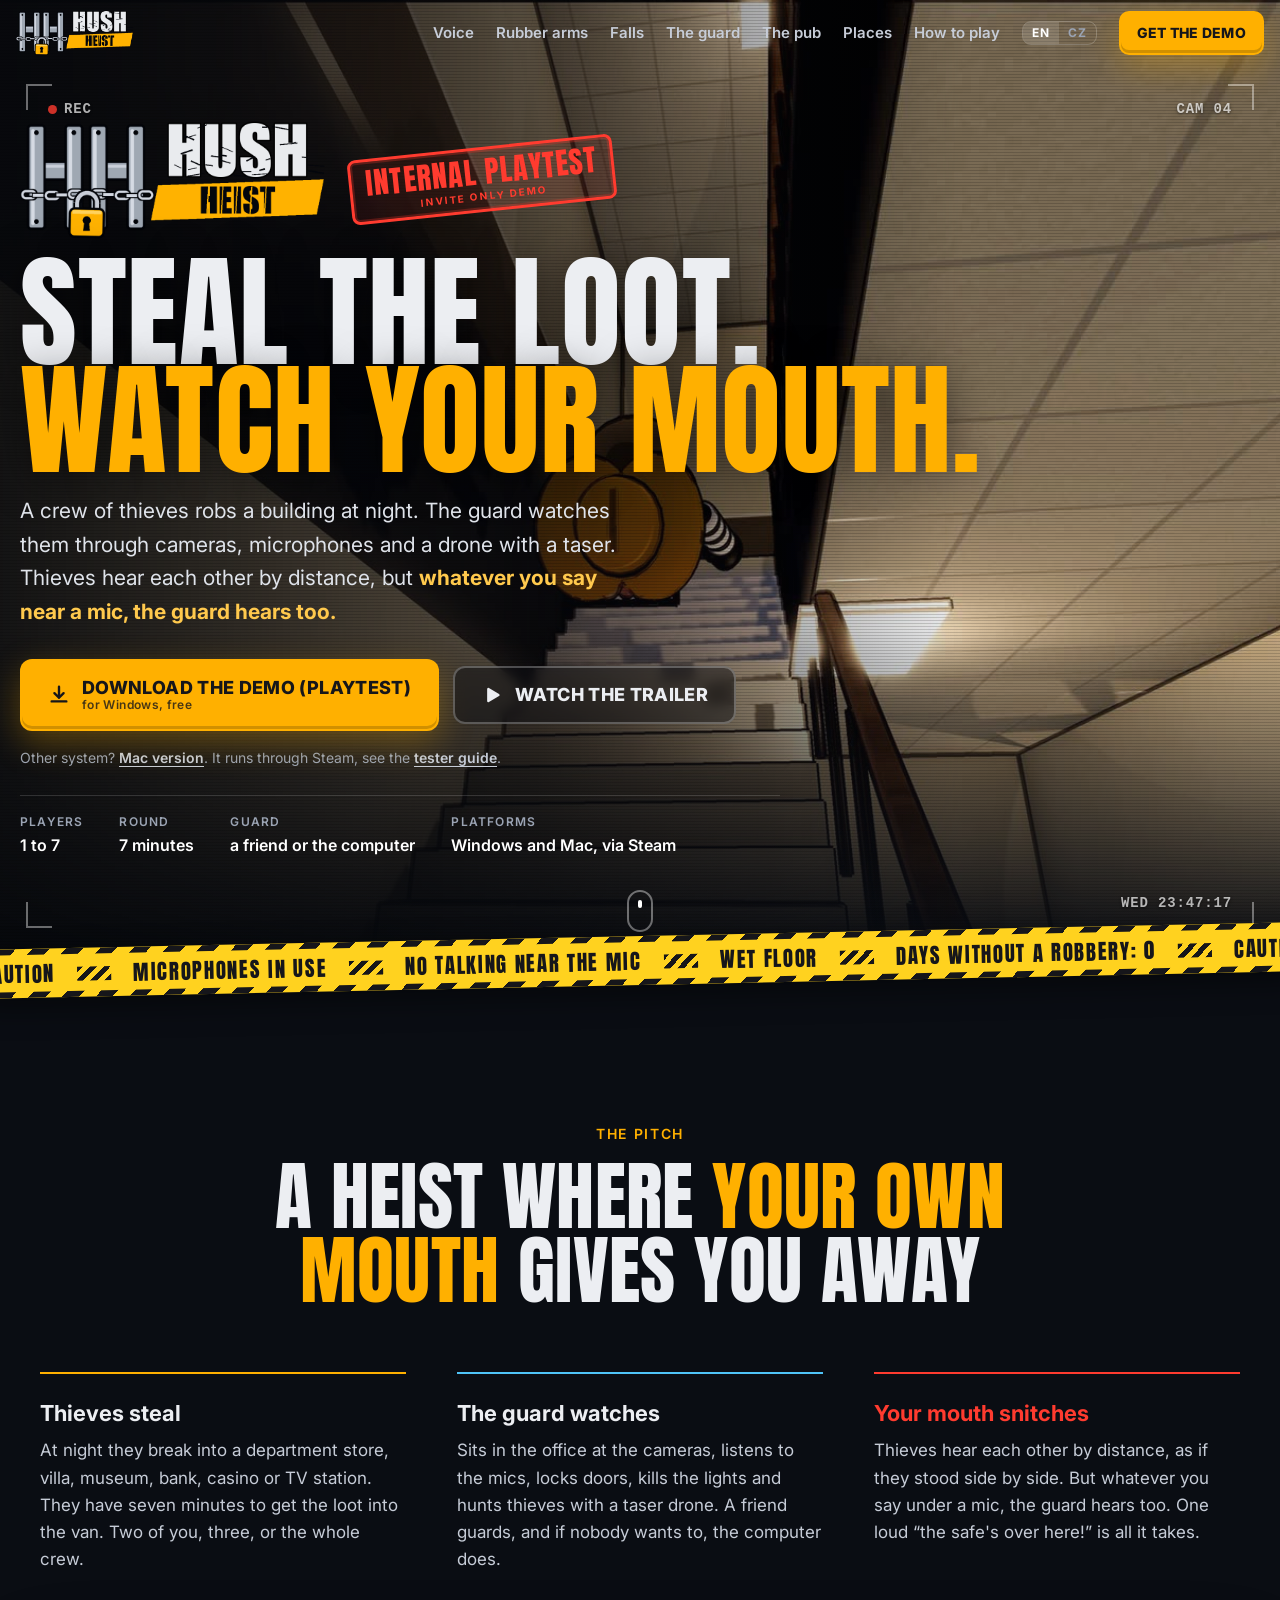
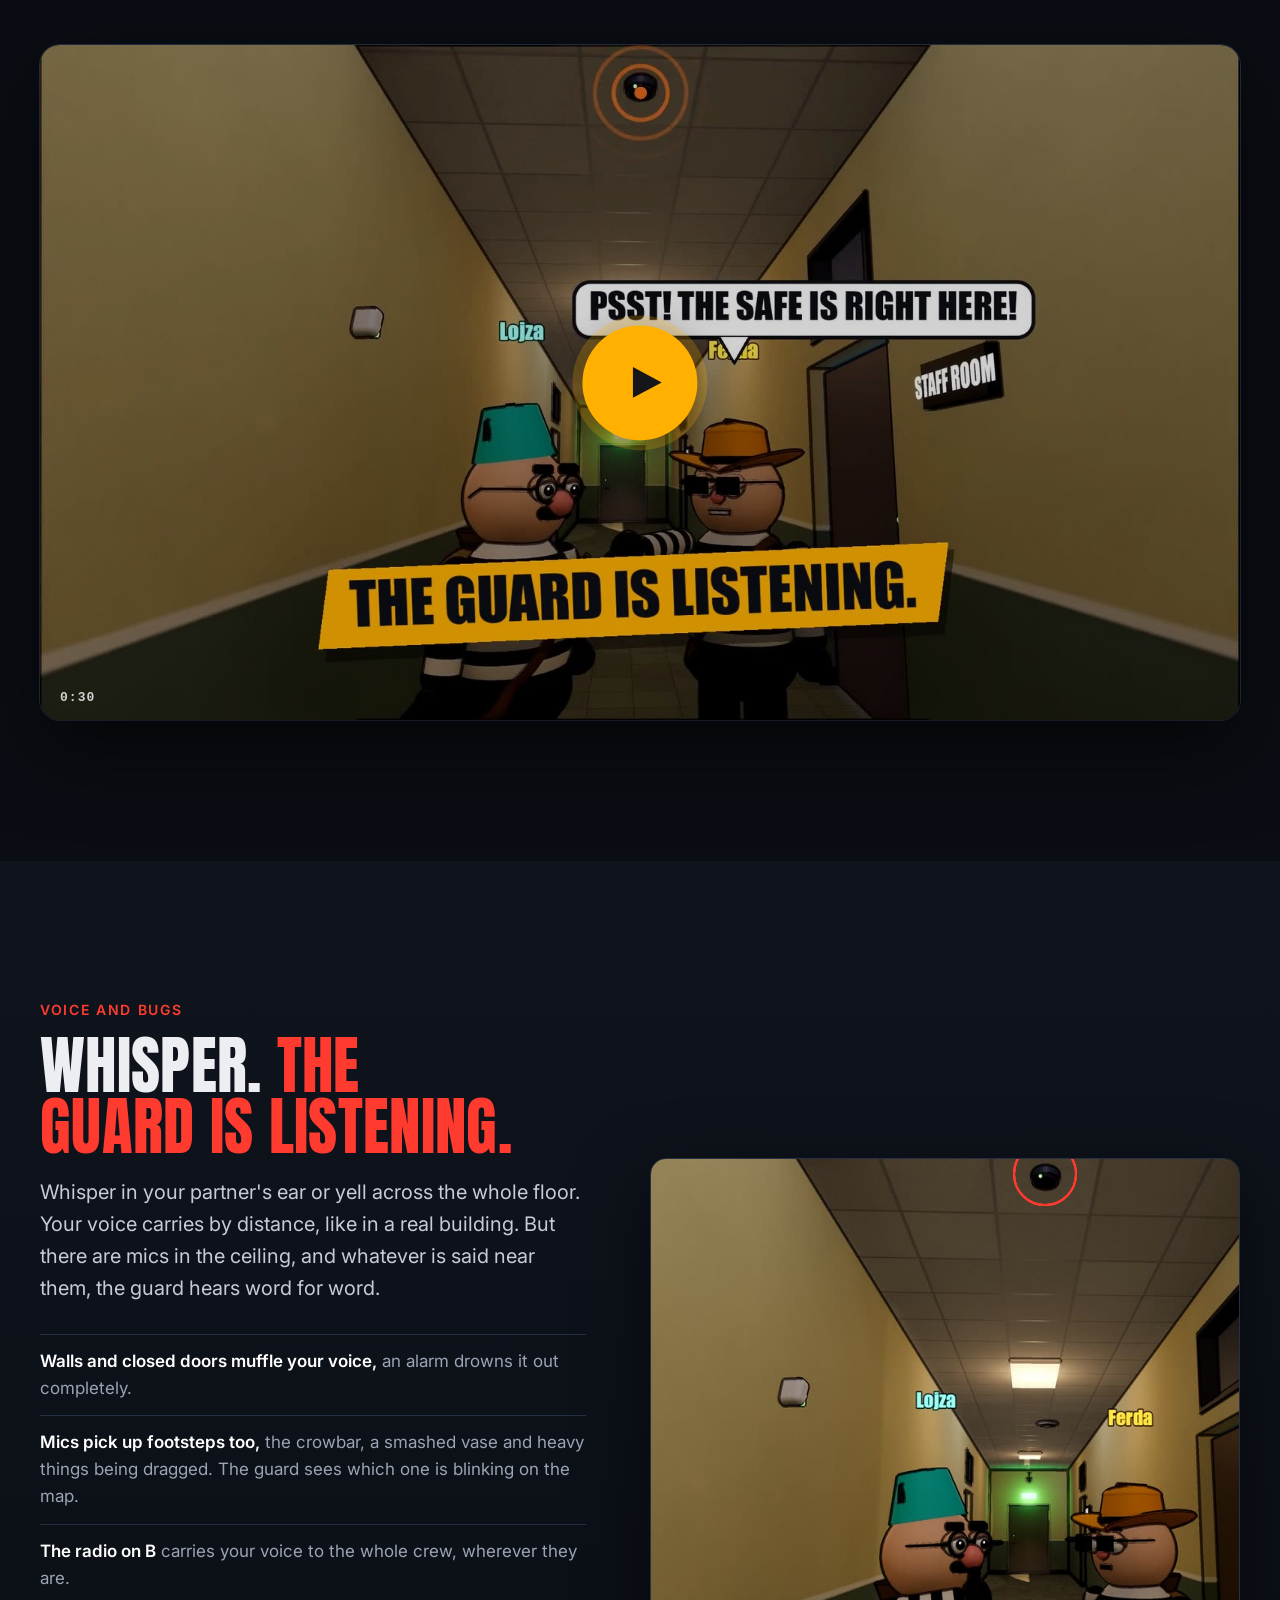
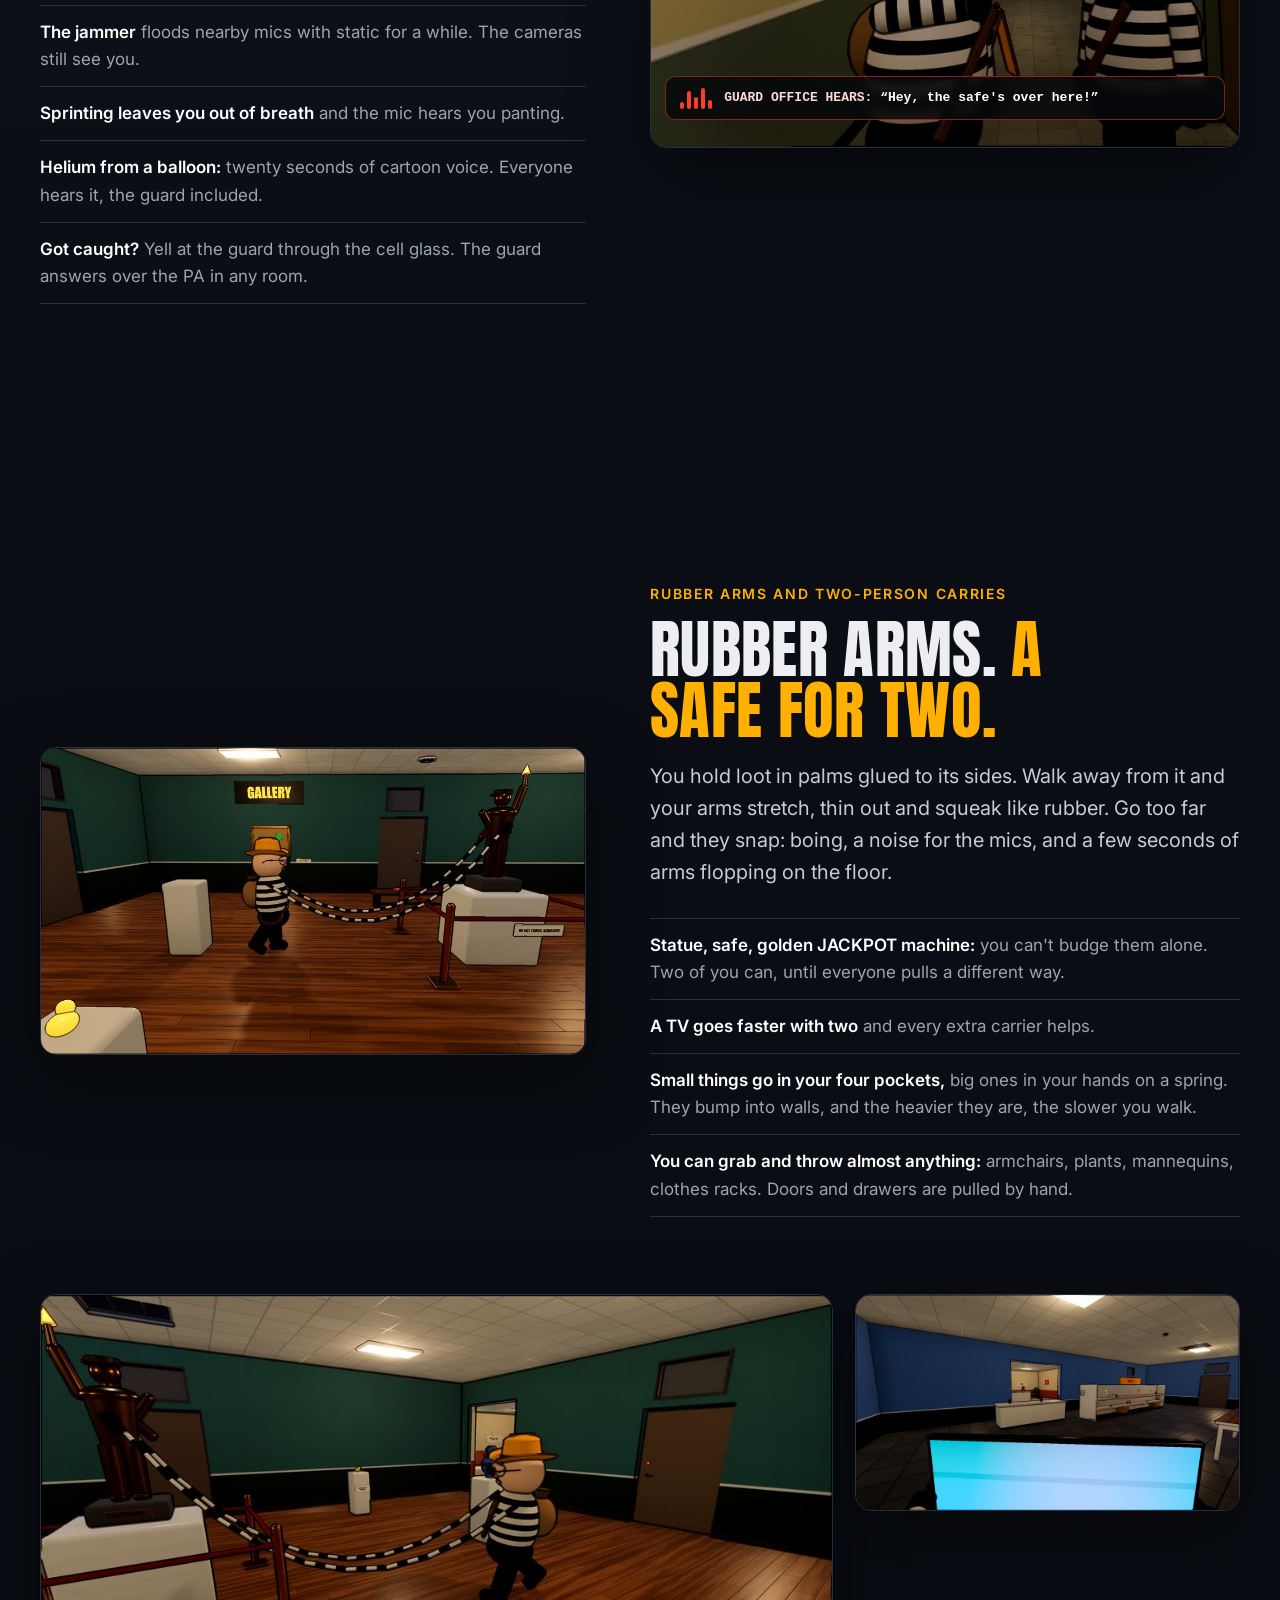
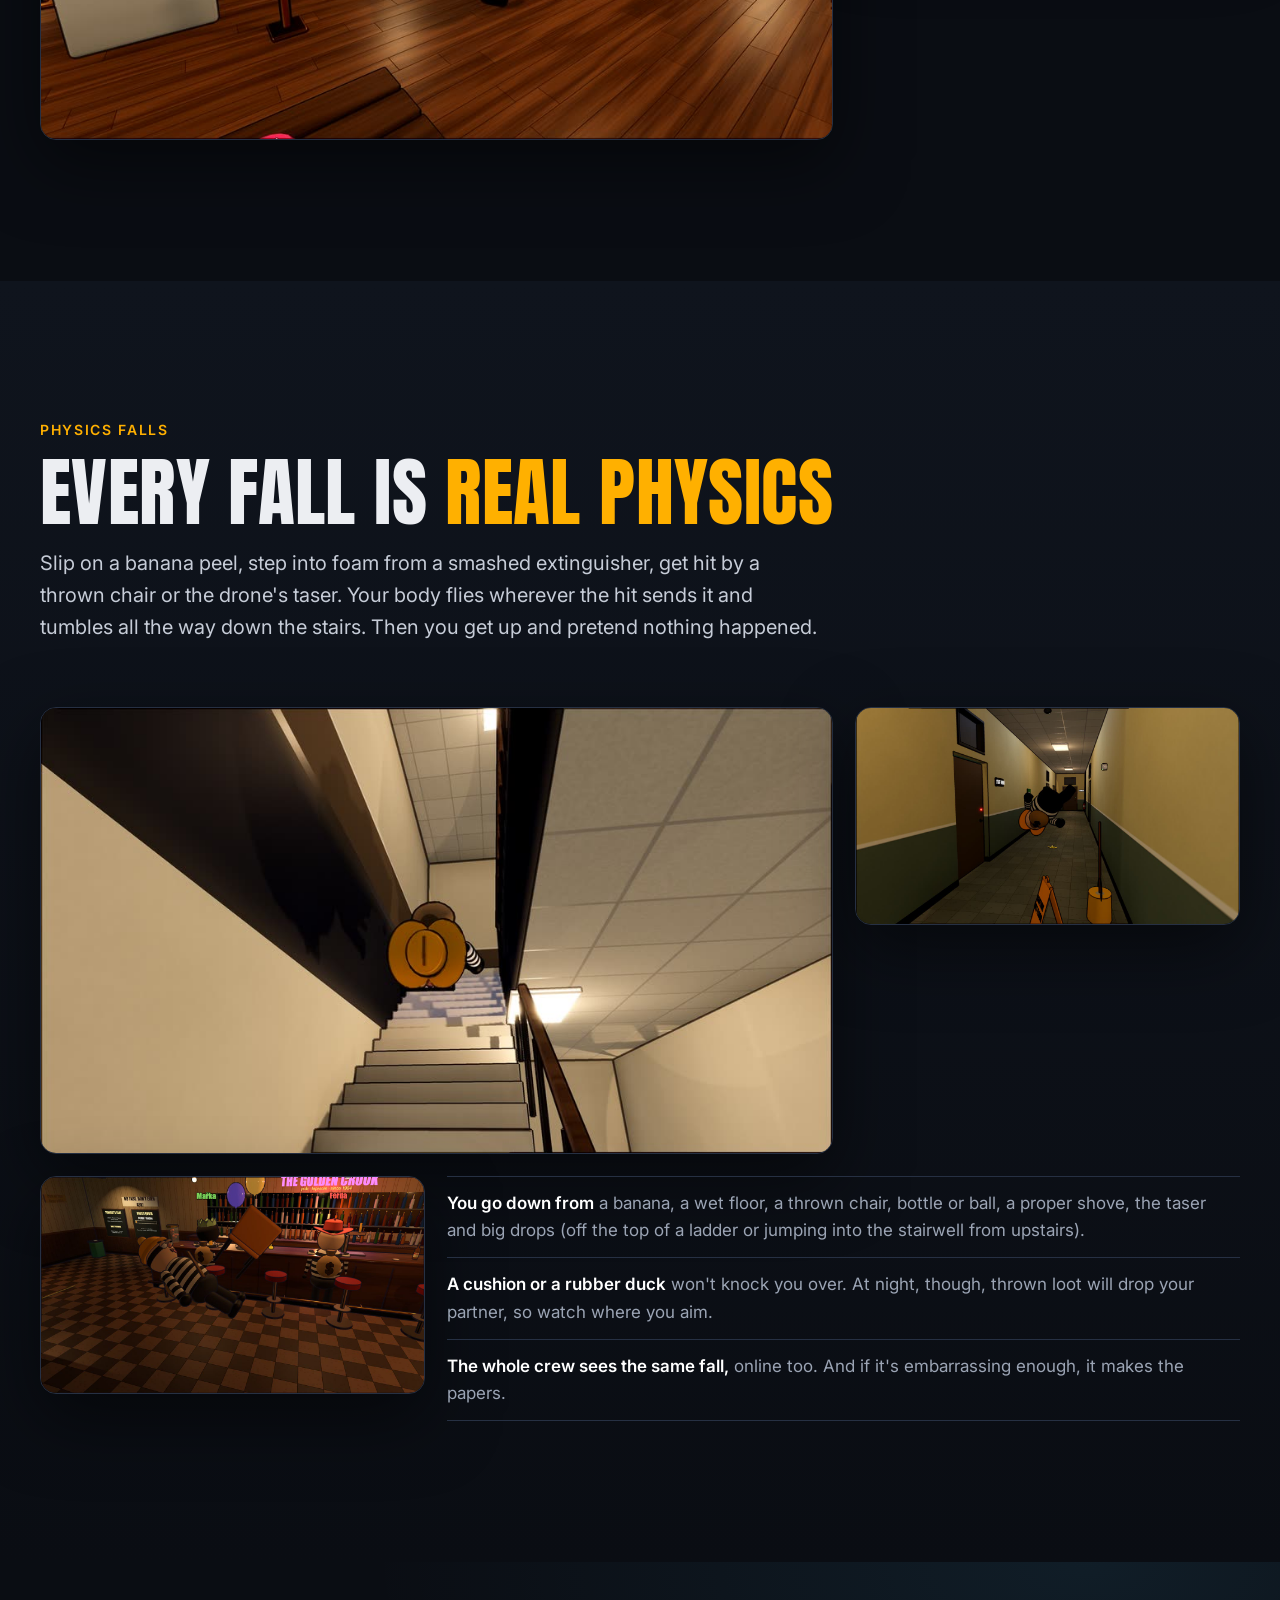
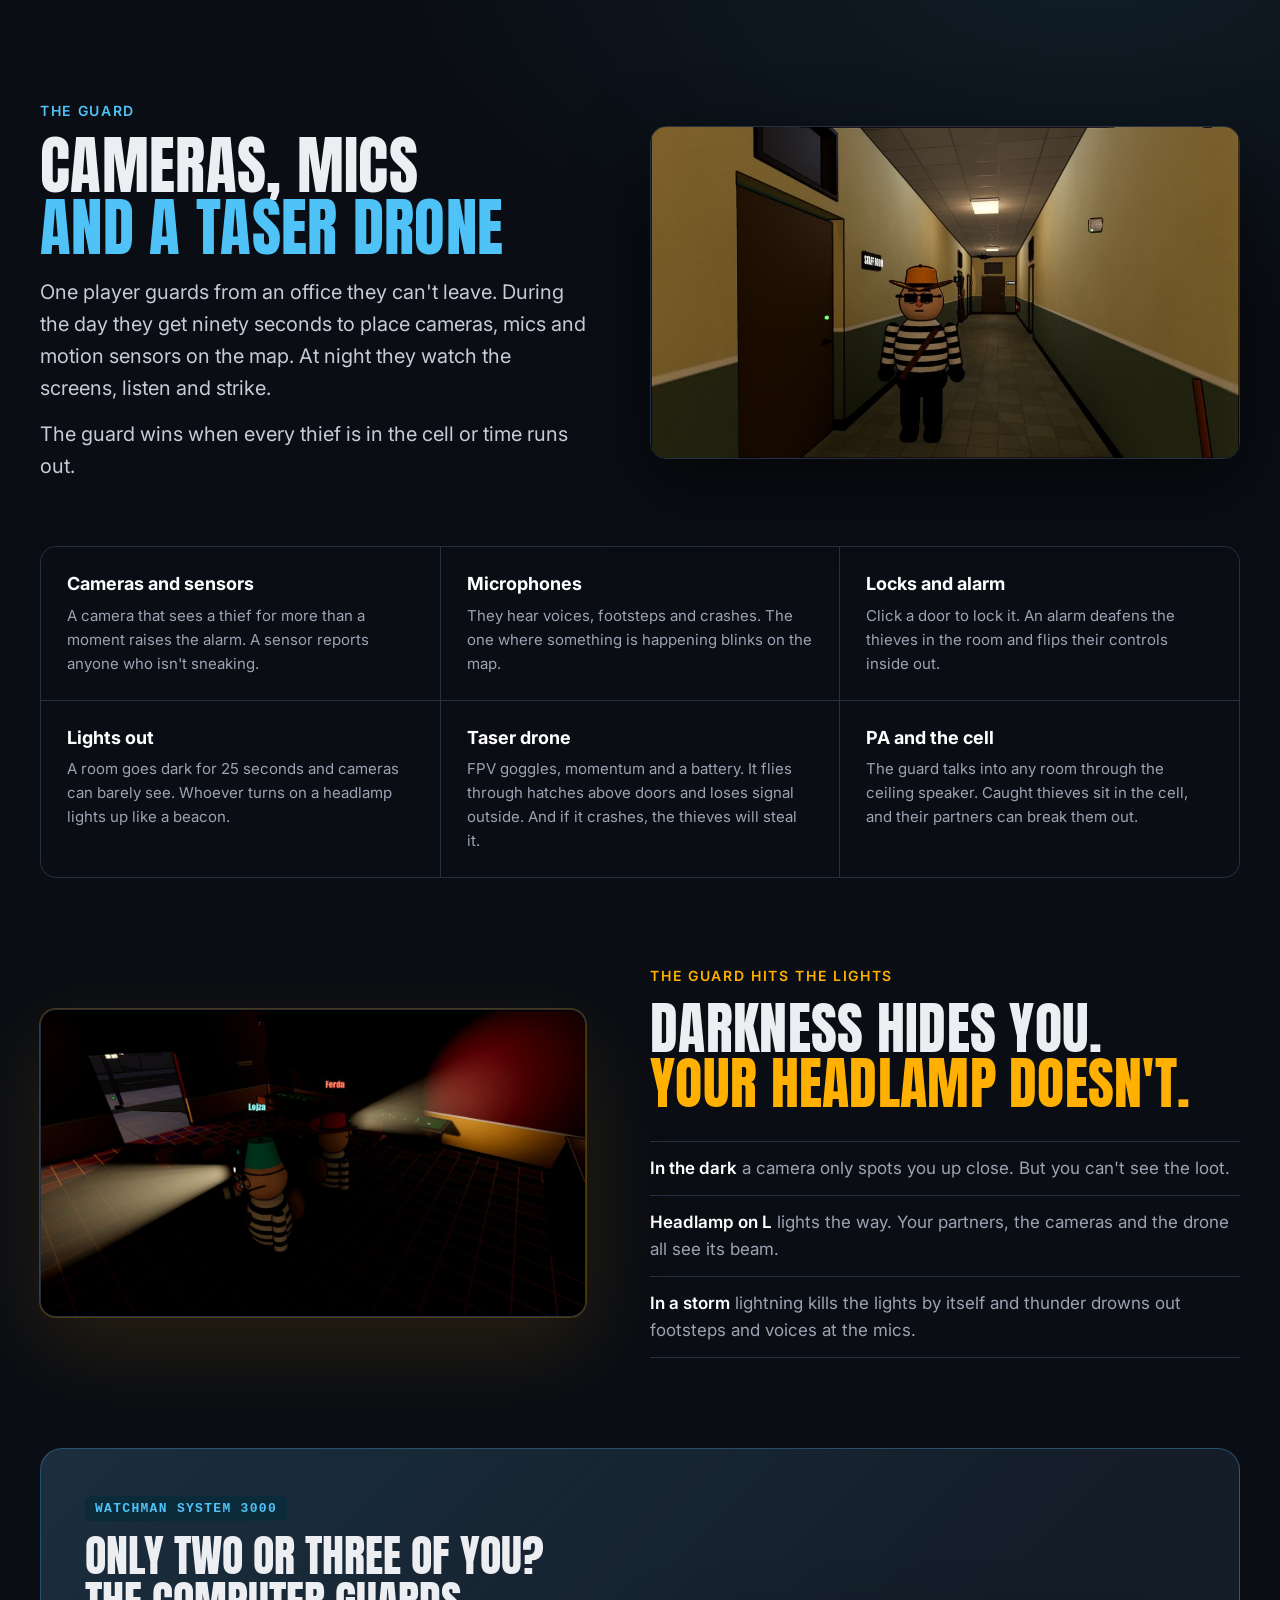
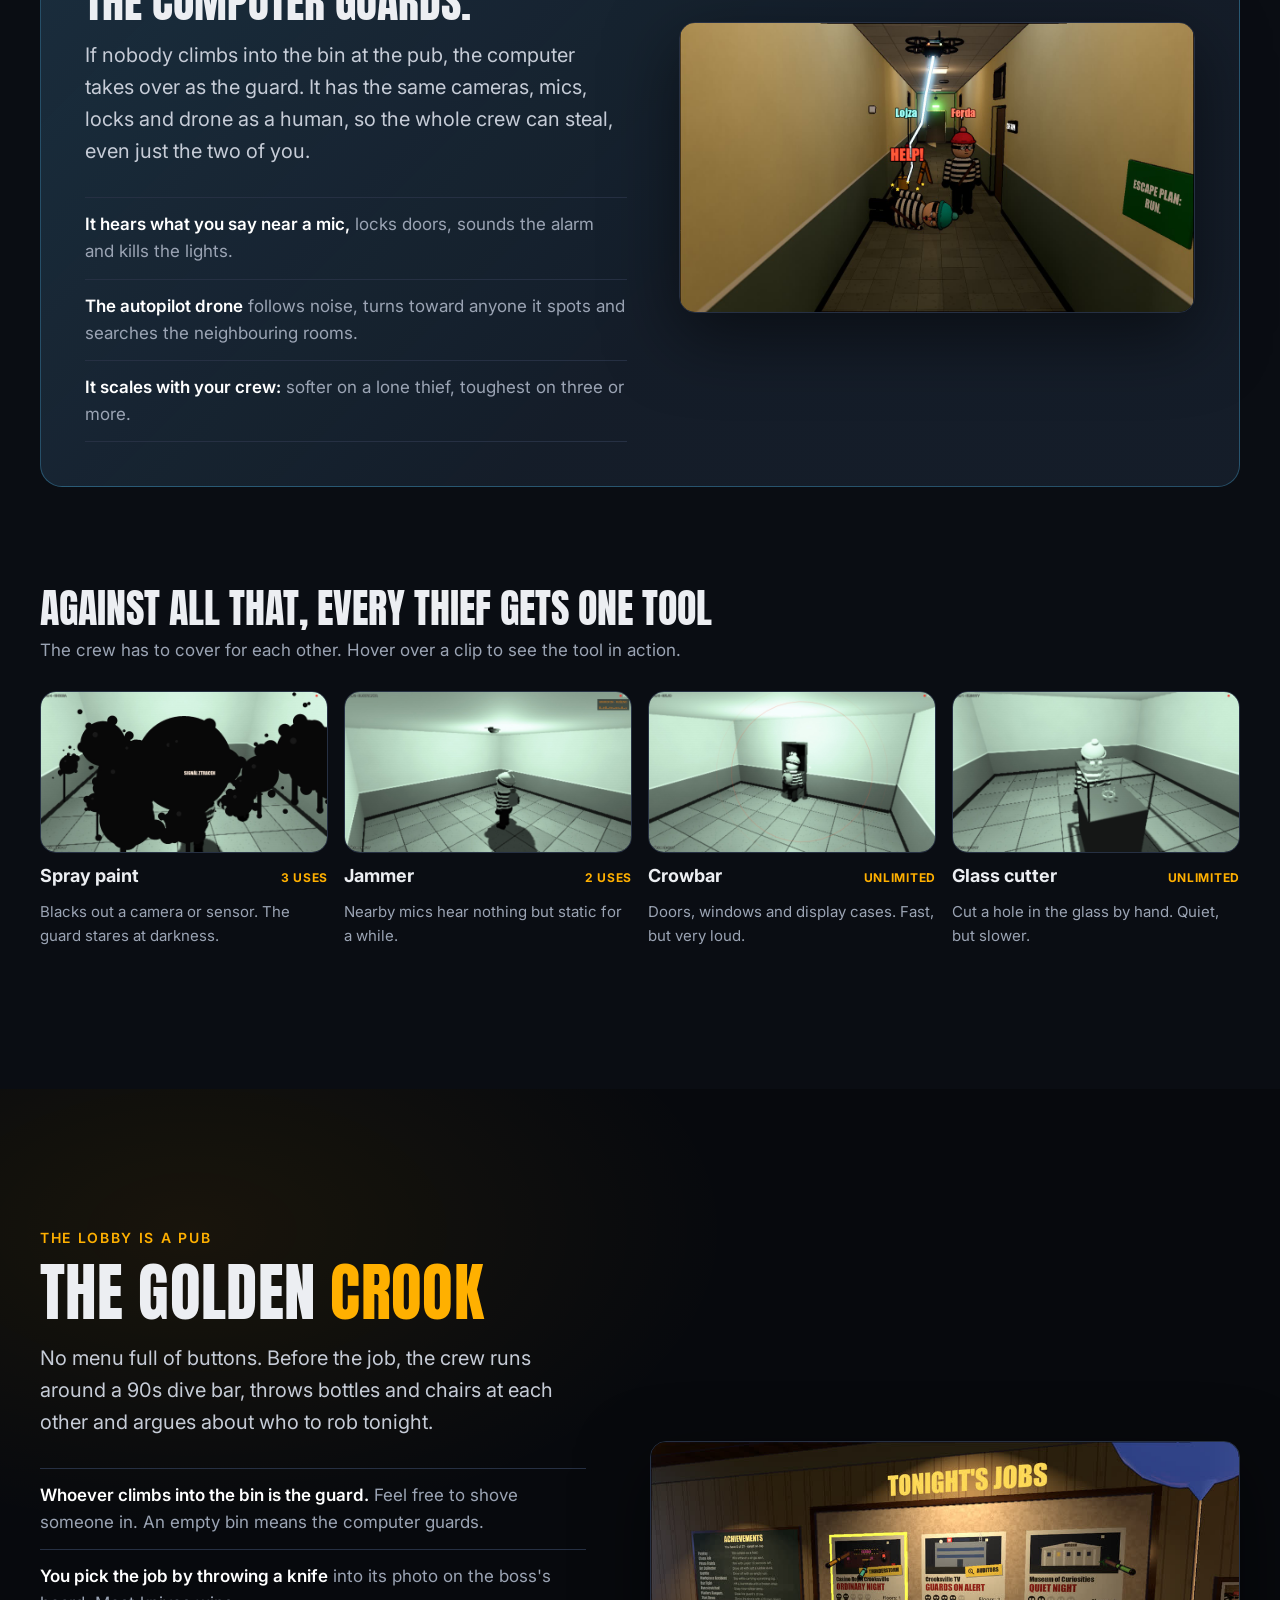
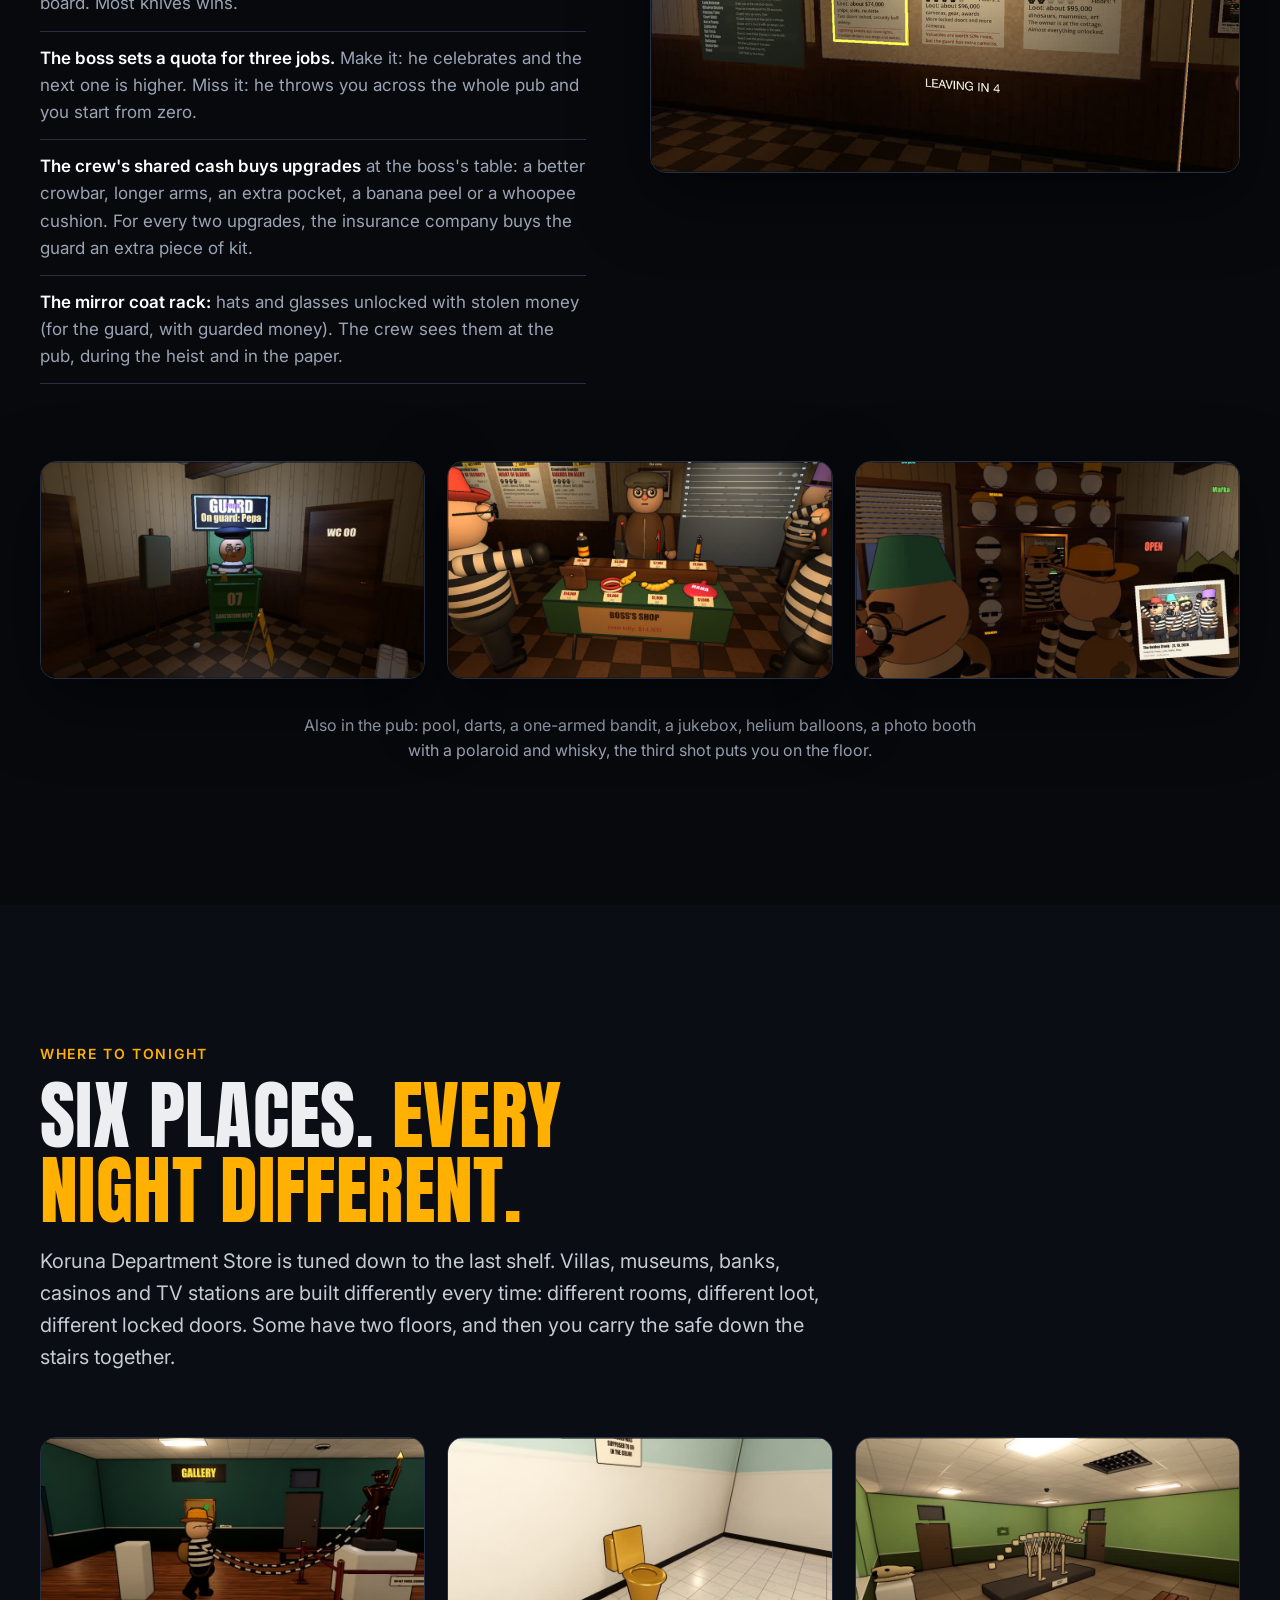
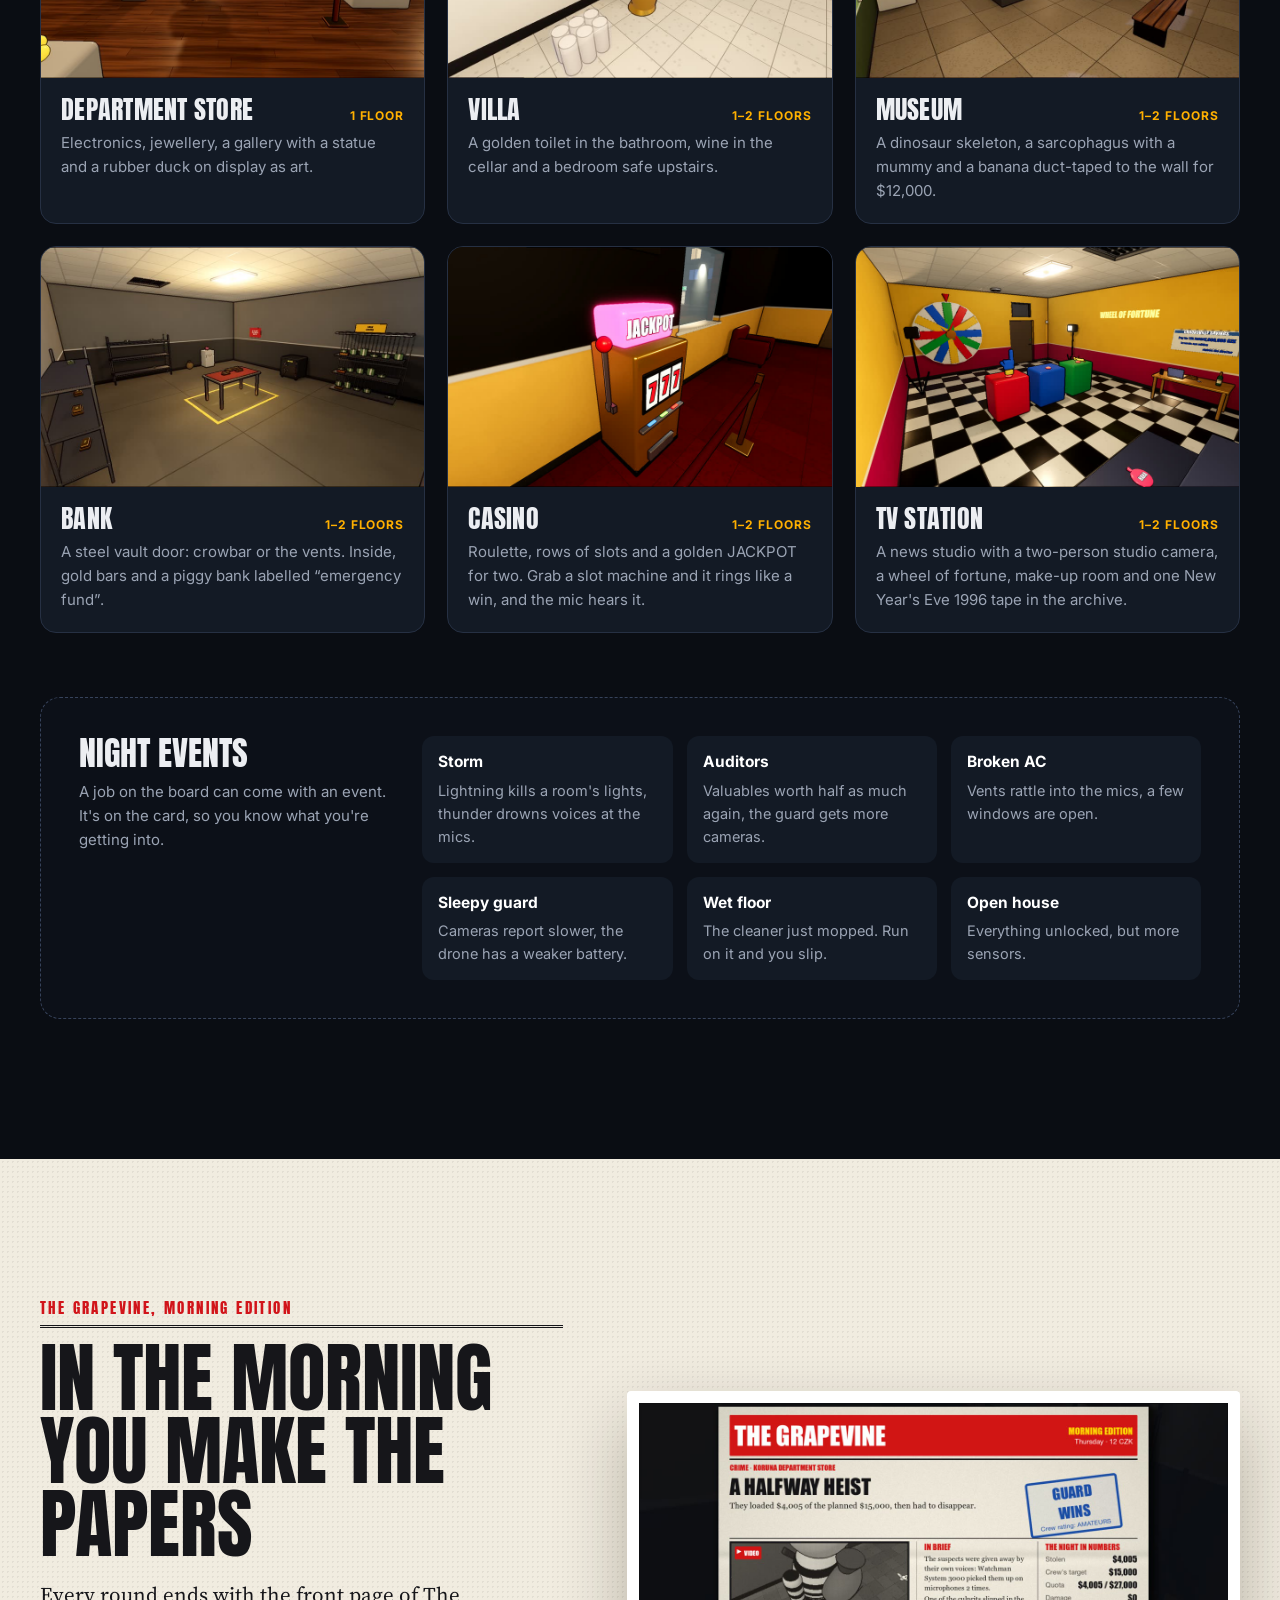
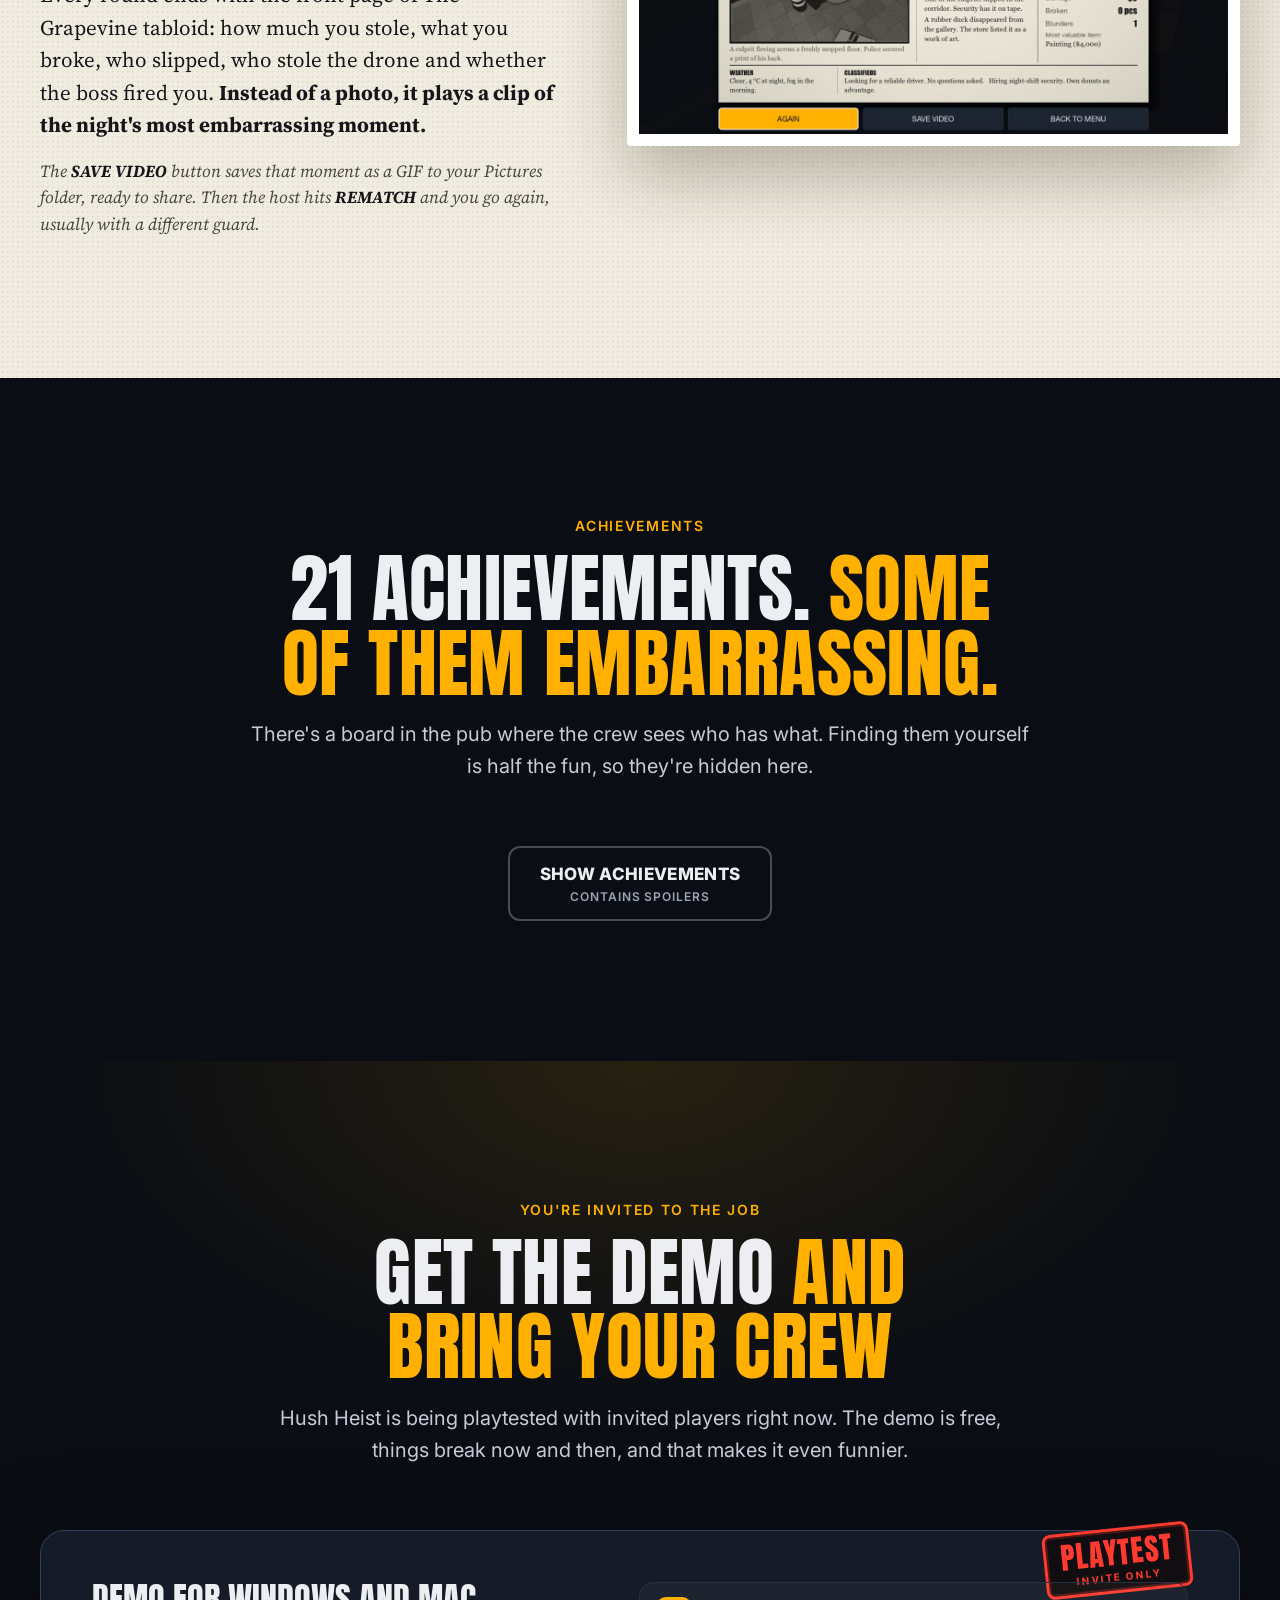
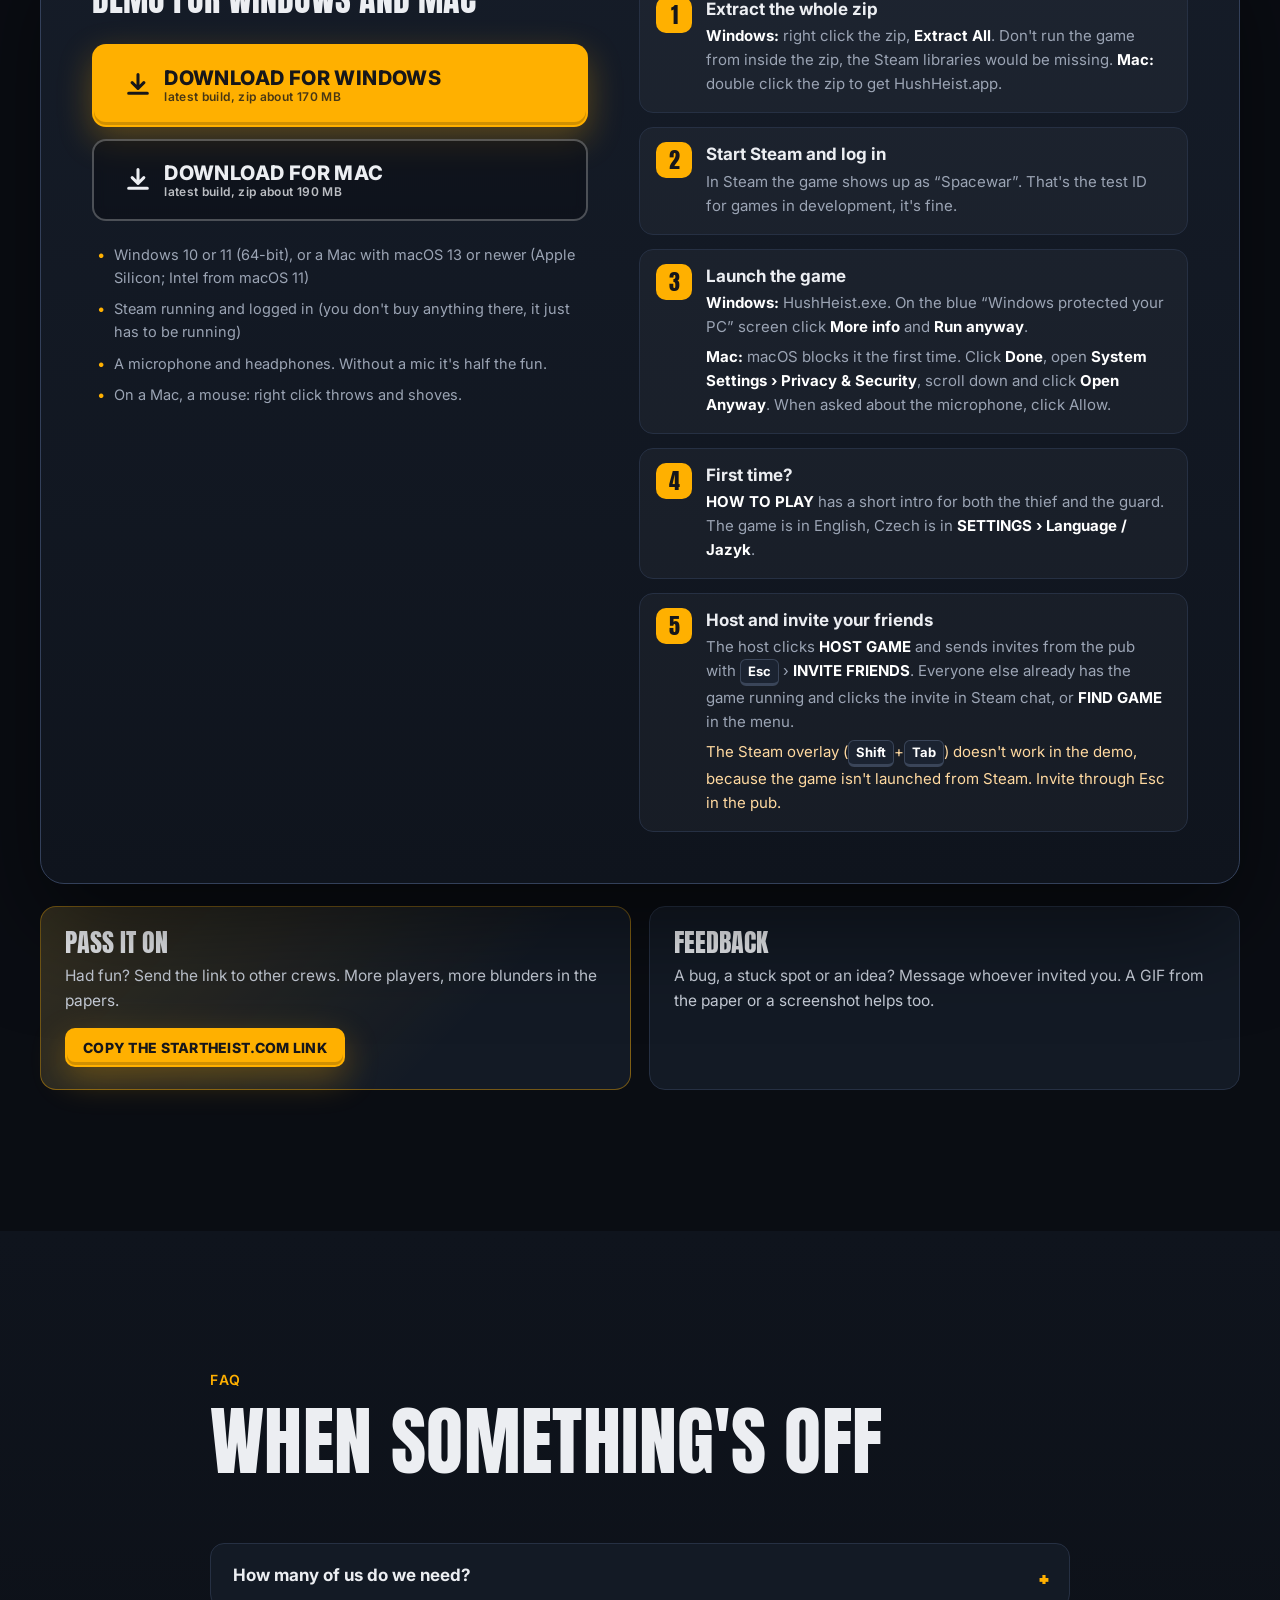
==== en/index.html @ cd298340 "Web: nový obrázek pro sdílení (šeptání pod mikrofonem s logem) a lepší texty pro sociální sítě Co-Au" ====
<!doctype html>
<html lang="en">
<head>
	<meta charset="utf-8">
	<meta name="viewport" content="width=device-width, initial-scale=1">
	<script src="/config.js"></script>
	<title>Hush Heist: Steal the loot. Watch your mouth.</title>
	<meta name="description" content="A co-op heist game with proximity voice chat for 1–7 players. Thieves rob a building at night while the guard watches them through cameras, microphones and a drone. Whatever you say near a mic, the guard hears too. Internal playtest: demo for Windows and Mac.">
	<meta name="theme-color" content="#0a0d13">
	<link rel="icon" href="/assets/img/icon.svg" type="image/svg+xml">
	<link rel="icon" href="/favicon.ico" sizes="48x48">
	<link rel="apple-touch-icon" href="/assets/img/apple-touch-icon.png">
	<link rel="canonical" href="https://startheist.com/en">
	<link rel="alternate" hreflang="cs" href="https://startheist.com/">
	<link rel="alternate" hreflang="en" href="https://startheist.com/en">
	<link rel="alternate" hreflang="x-default" href="https://startheist.com/en">

	<meta property="og:type" content="website">
	<meta property="og:url" content="https://startheist.com/en">
	<meta property="og:title" content="Hush Heist: Steal the loot. Watch your mouth.">
	<meta property="og:description" content="A co-op heist for 1–7 friends with proximity voice. Sneak in, haul the loot on rubber arms, but every word near a mic goes straight to the guard. Free demo for Windows and Mac.">
	<meta property="og:image" content="https://startheist.com/assets/img/share.jpg">
	<meta property="og:image:width" content="1200">
	<meta property="og:image:height" content="630">
	<meta property="og:locale" content="en_US">
	<meta property="og:locale:alternate" content="cs_CZ">
	<meta name="twitter:card" content="summary_large_image">
	<meta name="twitter:image" content="https://startheist.com/assets/img/share.jpg">
	<meta property="og:site_name" content="Hush Heist">
	<meta property="og:image:alt" content="Two thieves whisper under a ceiling microphone: “PSST! THE SAFE IS RIGHT HERE!” The guard is listening.">
	<meta name="twitter:title" content="Hush Heist: Steal the loot. Watch your mouth.">
	<meta name="twitter:description" content="A co-op heist for 1–7 friends with proximity voice. Sneak in, haul the loot on rubber arms, but every word near a mic goes straight to the guard. Free demo for Windows and Mac.">
	<meta name="twitter:image:alt" content="Two thieves whisper under a ceiling microphone: “PSST! THE SAFE IS RIGHT HERE!” The guard is listening.">
	<script type="application/ld+json">{"@context": "https://schema.org", "@type": "VideoGame", "name": "Hush Heist", "url": "https://startheist.com/en", "inLanguage": "en", "description": "A co-op heist for 1–7 friends with proximity voice. Sneak in, haul the loot on rubber arms, but every word near a mic goes straight to the guard. Free demo for Windows and Mac.", "image": "https://startheist.com/assets/img/share.jpg", "genre": ["Co-op", "Heist", "Party"], "gamePlatform": ["Windows", "macOS"], "operatingSystem": "Windows, macOS", "applicationCategory": "Game", "playMode": ["MultiPlayer", "CoOp"], "numberOfPlayers": {"@type": "QuantitativeValue", "minValue": 1, "maxValue": 7}}</script>

	<link rel="preconnect" href="https://fonts.googleapis.com">
	<link rel="preconnect" href="https://fonts.gstatic.com" crossorigin>
	<link href="https://fonts.googleapis.com/css2?family=Anton&family=Inter:wght@400;500;600;700;800&family=Source+Serif+4:opsz,wght@8..60,400;8..60,600&display=swap" rel="stylesheet">
	<link rel="preload" as="image" href="/assets/img/hero.jpg?v=pt1" media="(min-aspect-ratio: 3/4)">
	<link rel="preload" as="image" href="/assets/img/hero_tall.jpg" media="(max-aspect-ratio: 3/4)">
	<link rel="stylesheet" href="/styles.css">
</head>
<body>
	<a class="skip" href="#o-hre">Skip to content</a>

	<header class="nav" id="nav">
		<div class="nav__inner">
			<a class="nav__brand" href="#top" aria-label="Hush Heist, back to top">
				<img src="/assets/img/logo.png" alt="Hush Heist" width="122" height="48">
			</a>
			<nav class="nav__links" id="nav-links" aria-label="Main">
				<a href="#hlas">Voice</a>
				<a href="#ruce">Rubber arms</a>
				<a href="#pady">Falls</a>
				<a href="#ochranka">The guard</a>
				<a href="#hospoda">The pub</a>
				<a href="#mista">Places</a>
				<a href="#stahnout">How to play</a>
			</nav>
			<div class="lang" role="group" aria-label="Language / Jazyk">
				<a href="/en" hreflang="en" aria-current="true" data-lang="en">EN</a>
				<a href="/" hreflang="cs" lang="cs" data-lang="cs">CZ</a>
			</div>
			<a class="btn btn--gold btn--sm nav__cta if-playtest" href="#stahnout">Get the demo</a>
			<a class="btn btn--steam btn--sm nav__cta if-soon" href="#stahnout" data-steam>On Steam</a>
			<button class="nav__toggle" id="nav-toggle" aria-label="Menu" aria-expanded="false" aria-controls="nav-links">
				<span></span><span></span><span></span>
			</button>
		</div>
	</header>

	<main id="top">
		<!-- Hero: gameplay cut styled as security camera footage (portrait on phones) -->
		<section class="hero">
			<div class="hero__media" aria-hidden="true">
				<picture>
					<source media="(max-aspect-ratio: 3/4)" srcset="/assets/img/hero_tall.jpg">
					<img src="/assets/img/hero.jpg?v=pt1" alt="" width="1600" height="900" fetchpriority="high">
				</picture>
				<video class="hero__video" muted loop playsinline preload="none" data-wide="/assets/video/hero.mp4?v=pt1" data-tall="/assets/video/hero_tall.mp4"></video>
				<div class="hero__shade"></div>
				<div class="scanlines"></div>
				<div class="cctv cctv--hero">
					<span class="cctv__rec"><i></i>REC</span>
					<span class="cctv__cam">CAM 04</span>
					<span class="cctv__time" data-clock>WED 23:47:12</span>
					<span class="cctv__corner cctv__corner--tl"></span>
					<span class="cctv__corner cctv__corner--tr"></span>
					<span class="cctv__corner cctv__corner--bl"></span>
					<span class="cctv__corner cctv__corner--br"></span>
				</div>
			</div>
			<div class="hero__content">
				<div class="hero__top">
					<img class="hero__logo" src="/assets/img/logo.png" alt="Hush Heist" width="420" height="164">
					<p class="stamp if-playtest"><b>Internal playtest</b><small>invite only demo</small></p>
					<p class="stamp stamp--soon if-soon"><b>Coming soon to Steam</b><small>wishlist it now</small></p>
				</div>
				<h1 class="hero__title">Steal the loot.<span>Watch your mouth.</span></h1>
				<p class="hero__lead">A crew of thieves robs a building at night. The guard watches them through cameras, microphones and a drone with a taser. Thieves hear each other by distance, but <b>whatever you say near a mic, the guard hears too.</b></p>
				<div class="hero__actions">
					<a class="btn btn--gold btn--lg if-playtest" data-dl href="https://github.com/Matyhead/startheist-web/releases/latest/download/HushHeist-demo.zip">
						<svg viewBox="0 0 24 24" aria-hidden="true"><path d="M12 3v12m0 0l-5-5m5 5l5-5M4 19h16" /></svg>
						<span class="btn__text">Download the demo (playtest)<small data-os-label data-win="for Windows, free" data-mac="for Mac, free">for Windows, free</small></span>
					</a>
					<a class="btn btn--steam btn--lg if-soon" data-steam href="#stahnout">
						<svg viewBox="0 0 24 24" aria-hidden="true"><path d="M12 20.5l-1.2-1.1C6.2 15.3 3.5 12.8 3.5 9.6A4.6 4.6 0 0 1 8.1 5c1.5 0 2.9.7 3.9 1.8A5.1 5.1 0 0 1 15.9 5a4.6 4.6 0 0 1 4.6 4.6c0 3.2-2.7 5.7-7.3 9.8z" /></svg>
						<span class="btn__text">Wishlist on Steam<small>coming soon</small></span>
					</a>
					<button class="btn btn--ghost btn--lg" type="button" data-trailer>
						<svg viewBox="0 0 24 24" aria-hidden="true"><path d="M8 5.5v13l11-6.5z" fill="currentColor" /></svg>
						Watch the trailer
					</button>
				</div>
				<p class="hero__alt if-playtest">Other system? <a data-dl-alt data-win="Windows version" data-mac="Mac version" href="https://github.com/Matyhead/startheist-web/releases/latest/download/HushHeist-mac.zip">Mac version</a>. It runs through Steam, see the <a href="#stahnout">tester guide</a>.</p>
				<p class="hero__alt if-soon">The playtest demo is still available: <a href="#stahnout">Windows and Mac</a></p>
				<p class="hero__phone">It plays on a Windows PC or a Mac. <button class="linkbtn" type="button" data-share>Send yourself the link</button> and grab the demo there.</p>
				<dl class="specs">
					<div><dt>Players</dt><dd>1 to 7</dd></div>
					<div><dt>Round</dt><dd>7 minutes</dd></div>
					<div><dt>Guard</dt><dd>a friend or the computer</dd></div>
					<div><dt>Platforms</dt><dd>Windows and Mac, via Steam</dd></div>
				</dl>
			</div>
			<a class="hero__scroll" href="#o-hre" aria-label="Scroll down to the pitch"><span></span></a>
		</section>

		<div class="tape" aria-hidden="true">
			<div class="tape__track">
				<span>CAUTION<i></i>MICROPHONES IN USE<i></i>NO TALKING NEAR THE MIC<i></i>WET FLOOR<i></i>DAYS WITHOUT A ROBBERY: 0<i></i>CAUTION<i></i>MICROPHONES IN USE<i></i>NO TALKING NEAR THE MIC<i></i>WET FLOOR<i></i>DAYS WITHOUT A ROBBERY: 0<i></i></span>
				<span>CAUTION<i></i>MICROPHONES IN USE<i></i>NO TALKING NEAR THE MIC<i></i>WET FLOOR<i></i>DAYS WITHOUT A ROBBERY: 0<i></i>CAUTION<i></i>MICROPHONES IN USE<i></i>NO TALKING NEAR THE MIC<i></i>WET FLOOR<i></i>DAYS WITHOUT A ROBBERY: 0<i></i></span>
			</div>
		</div>

		<!-- The pitch: three sentences and the trailer -->
		<section class="section" id="o-hre">
			<div class="wrap">
				<div class="section__head section__head--center reveal">
					<p class="eyebrow">The pitch</p>
					<h2 class="h2">A heist where <em>your own mouth</em> gives you away</h2>
				</div>
				<div class="trio">
					<article class="trio__card trio__card--gold reveal">
						<h3>Thieves steal</h3>
						<p>At night they break into a department store, villa, museum, bank, casino or TV station. They have seven minutes to get the loot into the van. Two of you, three, or the whole crew.</p>
					</article>
					<article class="trio__card trio__card--blue reveal">
						<h3>The guard watches</h3>
						<p>Sits in the office at the cameras, listens to the mics, locks doors, kills the lights and hunts thieves with a taser drone. A friend guards, and if nobody wants to, the computer does.</p>
					</article>
					<article class="trio__card trio__card--red reveal">
						<h3>Your mouth snitches</h3>
						<p>Thieves hear each other by distance, as if they stood side by side. But whatever you say under a mic, the guard hears too. One loud “the safe's over here!” is all it takes.</p>
					</article>
				</div>
				<button class="trailer-card reveal" type="button" data-trailer aria-label="Play the Hush Heist trailer (30 seconds, with sound)">
					<img src="/assets/img/trailer.jpg?v=2" alt="" loading="lazy" width="1600" height="900">
					<span class="trailer-card__play"><i><svg viewBox="0 0 24 24" aria-hidden="true"><path d="M6 4l15 8-15 8z" /></svg></i></span>
					<span class="trailer-card__meta">0:30</span>
				</button>
			</div>
		</section>

		<!-- Voice and eavesdropping -->
		<section class="section section--panel" id="hlas">
			<div class="wrap">
				<div class="feature">
					<div class="reveal">
						<p class="eyebrow eyebrow--red">Voice and bugs</p>
						<h2 class="h2">Whisper. <em class="red">The guard is listening.</em></h2>
						<p class="lead">Whisper in your partner's ear or yell across the whole floor. Your voice carries by distance, like in a real building. But there are mics in the ceiling, and whatever is said near them, the guard hears word for word.</p>
						<ul class="points points--red">
							<li><b>Walls and closed doors muffle your voice,</b> an alarm drowns it out completely.</li>
							<li><b>Mics pick up footsteps too,</b> the crowbar, a smashed vase and heavy things being dragged. The guard sees which one is blinking on the map.</li>
							<li><b>The radio on B</b> carries your voice to the whole crew, wherever they are.</li>
							<li><b>The jammer</b> floods nearby mics with static for a while. The cameras still see you.</li>
							<li><b>Sprinting leaves you out of breath</b> and the mic hears you panting.</li>
							<li><b>Helium from a balloon:</b> twenty seconds of cartoon voice. Everyone hears it, the guard included.</li>
							<li><b>Got caught?</b> Yell at the guard through the cell glass. The guard answers over the PA in any room.</li>
						</ul>
					</div>
					<figure class="ev reveal">
						<div class="ev__frame ev__frame--square">
							<video data-src="/assets/video/talk.mp4" muted loop playsinline preload="none" data-poster="/assets/img/talk.jpg" aria-label="Two thieves talk in a corridor right under a ceiling microphone"></video>
							<span class="mic" aria-hidden="true"><i></i><i></i><i></i></span>
							<p class="heard" aria-hidden="true"><span class="heard__bars"><i></i><i></i><i></i><i></i><i></i></span><span class="heard__text">GUARD OFFICE HEARS: <b>“Hey, the safe's over here!”</b></span></p>
						</div>
					</figure>
				</div>
			</div>
		</section>

		<!-- Rubber arms and carrying in pairs -->
		<section class="section" id="ruce">
			<div class="wrap">
				<div class="feature feature--flip">
					<div class="reveal">
						<p class="eyebrow">Rubber arms and two-person carries</p>
						<h2 class="h2">Rubber arms. <em>A safe for two.</em></h2>
						<p class="lead">You hold loot in palms glued to its sides. Walk away from it and your arms stretch, thin out and squeak like rubber. Go too far and they snap: boing, a noise for the mics, and a few seconds of arms flopping on the floor.</p>
						<ul class="points">
							<li><b>Statue, safe, golden JACKPOT machine:</b> you can't budge them alone. Two of you can, until everyone pulls a different way.</li>
							<li><b>A TV goes faster with two</b> and every extra carrier helps.</li>
							<li><b>Small things go in your four pockets,</b> big ones in your hands on a spring. They bump into walls, and the heavier they are, the slower you walk.</li>
							<li><b>You can grab and throw almost anything:</b> armchairs, plants, mannequins, clothes racks. Doors and drawers are pulled by hand.</li>
						</ul>
					</div>
					<figure class="ev reveal">
						<div class="ev__frame">
							<video data-src="/assets/video/stretch_en.mp4" muted loop playsinline preload="none" data-poster="/assets/img/stretch_en.jpg" aria-label="A thief pulls a bronze statue alone and his arms stretch"></video>
						</div>
					</figure>
				</div>
				<div class="bento">
					<figure class="ev ev--wide reveal">
						<div class="ev__frame">
							<video data-src="/assets/video/museum.mp4" muted loop playsinline preload="none" data-poster="/assets/img/museum.jpg" aria-label="A thief walks away from a statue in a museum and his rubber arms stretch across the hall"></video>
						</div>
					</figure>
					<figure class="ev reveal">
						<div class="ev__frame">
							<video data-src="/assets/video/carry.mp4?v=pt1" muted loop playsinline preload="none" data-poster="/assets/img/carry.jpg?v=pt1" aria-label="First-person view of a thief carrying a TV in rubber arms"></video>
						</div>
					</figure>
				</div>
			</div>
		</section>

		<!-- Physics falls -->
		<section class="section section--panel" id="pady">
			<div class="wrap">
				<div class="section__head reveal">
					<p class="eyebrow">Physics falls</p>
					<h2 class="h2">Every fall is <em>real physics</em></h2>
					<p class="lead">Slip on a banana peel, step into foam from a smashed extinguisher, get hit by a thrown chair or the drone's taser. Your body flies wherever the hit sends it and tumbles all the way down the stairs. Then you get up and pretend nothing happened.</p>
				</div>
				<div class="bento">
					<figure class="ev ev--wide reveal">
						<div class="ev__frame">
							<video data-src="/assets/video/stairs.mp4" muted loop playsinline preload="none" data-poster="/assets/img/stairs.jpg" aria-label="A thief ragdolls down the stairs"></video>
						</div>
					</figure>
					<figure class="ev reveal">
						<div class="ev__frame">
							<video data-src="/assets/video/slip.mp4?v=k3" muted loop playsinline preload="none" data-poster="/assets/img/slip.jpg?v=k3" aria-label="A thief slips on a banana peel and bounces off a bucket"></video>
						</div>
					</figure>
					<figure class="ev reveal">
						<div class="ev__frame">
							<video data-src="/assets/video/knock.mp4?v=k3" muted loop playsinline preload="none" data-poster="/assets/img/knock.jpg?v=k3" aria-label="Ferda throws a chair at Lojza and Lojza goes down"></video>
						</div>
					</figure>
					<div class="ev ev--wide reveal">
						<ul class="points points--red" style="margin:0">
							<li><b>You go down from</b> a banana, a wet floor, a thrown chair, bottle or ball, a proper shove, the taser and big drops (off the top of a ladder or jumping into the stairwell from upstairs).</li>
							<li><b>A cushion or a rubber duck</b> won't knock you over. At night, though, thrown loot will drop your partner, so watch where you aim.</li>
							<li><b>The whole crew sees the same fall,</b> online too. And if it's embarrassing enough, it makes the papers.</li>
						</ul>
					</div>
				</div>
			</div>
		</section>

		<!-- The guard -->
		<section class="section section--blue" id="ochranka">
			<div class="wrap">
				<div class="feature">
					<div class="reveal">
						<p class="eyebrow eyebrow--blue">The guard</p>
						<h2 class="h2">Cameras, mics <em class="blue">and a taser drone</em></h2>
						<p class="lead">One player guards from an office they can't leave. During the day they get ninety seconds to place cameras, mics and motion sensors on the map. At night they watch the screens, listen and strike.</p>
						<p class="lead" style="margin-top:14px">The guard wins when every thief is in the cell or time runs out.</p>
					</div>
					<figure class="ev reveal">
						<div class="ev__frame">
							<video data-src="/assets/video/stun.mp4" muted loop playsinline preload="none" data-poster="/assets/img/stun.jpg" aria-label="The guard's drone flies down a corridor and tasers a thief"></video>
						</div>
					</figure>
				</div>
				<div class="kit">
					<article class="kit__item reveal">
						<h3>Cameras and sensors</h3>
						<p>A camera that sees a thief for more than a moment raises the alarm. A sensor reports anyone who isn't sneaking.</p>
					</article>
					<article class="kit__item reveal">
						<h3>Microphones</h3>
						<p>They hear voices, footsteps and crashes. The one where something is happening blinks on the map.</p>
					</article>
					<article class="kit__item reveal">
						<h3>Locks and alarm</h3>
						<p>Click a door to lock it. An alarm deafens the thieves in the room and flips their controls inside out.</p>
					</article>
					<article class="kit__item reveal">
						<h3>Lights out</h3>
						<p>A room goes dark for 25 seconds and cameras can barely see. Whoever turns on a headlamp lights up like a beacon.</p>
					</article>
					<article class="kit__item reveal">
						<h3>Taser drone</h3>
						<p>FPV goggles, momentum and a battery. It flies through hatches above doors and loses signal outside. And if it crashes, the thieves will steal it.</p>
					</article>
					<article class="kit__item reveal">
						<h3>PA and the cell</h3>
						<p>The guard talks into any room through the ceiling speaker. Caught thieves sit in the cell, and their partners can break them out.</p>
					</article>
				</div>

				<div class="feature feature--flip" style="margin-top:clamp(56px,7vw,96px)">
					<div class="reveal">
						<p class="eyebrow">The guard hits the lights</p>
						<h3 class="h2" style="font-size:clamp(34px,4.4vw,56px)">Darkness hides you. <em>Your headlamp doesn't.</em></h3>
						<ul class="points">
							<li><b>In the dark</b> a camera only spots you up close. But you can't see the loot.</li>
							<li><b>Headlamp on L</b> lights the way. Your partners, the cameras and the drone all see its beam.</li>
							<li><b>In a storm</b> lightning kills the lights by itself and thunder drowns out footsteps and voices at the mics.</li>
						</ul>
					</div>
					<figure class="ev reveal">
						<div class="ev__frame ev__frame--glow">
							<video data-src="/assets/video/dark.mp4" muted loop playsinline preload="none" data-poster="/assets/img/dark.jpg" aria-label="The guard turns off the lights in the casino hall and two thieves switch on their headlamps"></video>
						</div>
					</figure>
				</div>

				<div class="robot reveal">
					<div>
						<p class="robot__name">WATCHMAN SYSTEM 3000</p>
						<h3>Only two or three of you? The computer guards.</h3>
						<p class="lead">If nobody climbs into the bin at the pub, the computer takes over as the guard. It has the same cameras, mics, locks and drone as a human, so the whole crew can steal, even just the two of you.</p>
						<ul class="points points--blue">
							<li><b>It hears what you say near a mic,</b> locks doors, sounds the alarm and kills the lights.</li>
							<li><b>The autopilot drone</b> follows noise, turns toward anyone it spots and searches the neighbouring rooms.</li>
							<li><b>It scales with your crew:</b> softer on a lone thief, toughest on three or more.</li>
						</ul>
					</div>
					<figure class="ev">
						<div class="ev__frame">
							<video data-src="/assets/video/auto_drone.mp4" muted loop playsinline preload="none" data-poster="/assets/img/auto_drone.jpg" aria-label="The computer guard's drone flies down a corridor and stuns a thief"></video>
						</div>
					</figure>
				</div>

				<h3 class="subhead reveal">Against all that, every thief gets one tool</h3>
				<p class="reveal">The crew has to cover for each other. Hover over a clip to see the tool in action.</p>
				<div class="tools">
					<article class="tool reveal">
						<div class="ev__frame"><video data-src="/assets/video/tool_spray.mp4" muted loop playsinline preload="none" data-poster="/assets/img/tool_spray.jpg" aria-label="Spray paint covers a camera"></video></div>
						<h3>Spray paint <span>3 uses</span></h3>
						<p>Blacks out a camera or sensor. The guard stares at darkness.</p>
					</article>
					<article class="tool reveal">
						<div class="ev__frame"><video data-src="/assets/video/tool_jammer.mp4" muted loop playsinline preload="none" data-poster="/assets/img/tool_jammer.jpg" aria-label="A jammer silences a microphone"></video></div>
						<h3>Jammer <span>2 uses</span></h3>
						<p>Nearby mics hear nothing but static for a while.</p>
					</article>
					<article class="tool reveal">
						<div class="ev__frame"><video data-src="/assets/video/tool_crowbar.mp4" muted loop playsinline preload="none" data-poster="/assets/img/tool_crowbar.jpg" aria-label="A crowbar pries a door open"></video></div>
						<h3>Crowbar <span>unlimited</span></h3>
						<p>Doors, windows and display cases. Fast, but very loud.</p>
					</article>
					<article class="tool reveal">
						<div class="ev__frame"><video data-src="/assets/video/tool_cutter.mp4" muted loop playsinline preload="none" data-poster="/assets/img/tool_cutter.jpg" aria-label="A glass cutter cuts a display case"></video></div>
						<h3>Glass cutter <span>unlimited</span></h3>
						<p>Cut a hole in the glass by hand. Quiet, but slower.</p>
					</article>
				</div>
			</div>
		</section>

		<!-- The pub as the lobby -->
		<section class="section section--night" id="hospoda">
			<div class="wrap">
				<div class="feature">
					<div class="reveal">
						<p class="eyebrow">The lobby is a pub</p>
						<h2 class="h2">The Golden <em>Crook</em></h2>
						<p class="lead">No menu full of buttons. Before the job, the crew runs around a 90s dive bar, throws bottles and chairs at each other and argues about who to rob tonight.</p>
						<ul class="points">
							<li><b>Whoever climbs into the bin is the guard.</b> Feel free to shove someone in. An empty bin means the computer guards.</li>
							<li><b>You pick the job by throwing a knife</b> into its photo on the boss's board. Most knives wins.</li>
							<li><b>The boss sets a quota for three jobs.</b> Make it: he celebrates and the next one is higher. Miss it: he throws you across the whole pub and you start from zero.</li>
							<li><b>The crew's shared cash buys upgrades</b> at the boss's table: a better crowbar, longer arms, an extra pocket, a banana peel or a whoopee cushion. For every two upgrades, the insurance company buys the guard an extra piece of kit.</li>
							<li><b>The mirror coat rack:</b> hats and glasses unlocked with stolen money (for the guard, with guarded money). The crew sees them at the pub, during the heist and in the paper.</li>
						</ul>
					</div>
					<figure class="ev reveal">
						<div class="ev__frame">
							<img src="/assets/img/sm/pub_board_en.jpg" alt="Job board with three jobs, a night event and knives stuck in it" loading="lazy" width="960" height="540">
						</div>
					</figure>
				</div>
				<div class="bento" style="margin-top:clamp(44px,6vw,80px)">
					<figure class="ev reveal">
						<div class="ev__frame"><img src="/assets/img/sm/pub_bin_en.jpg" alt="A player in a guard's cap sits in the bin under a glowing GUARD sign" loading="lazy" width="960" height="540"></div>
					</figure>
					<figure class="ev reveal">
						<div class="ev__frame"><img src="/assets/img/sm/boss_shop_en.jpg" alt="The boss's shop: a table of goods with price tags and the boss behind it" loading="lazy" width="960" height="540"></div>
					</figure>
					<figure class="ev reveal">
						<div class="ev__frame"><img src="/assets/img/sm/pub_wardrobe.jpg" alt="A thief in a cowboy hat and sunglasses at the coat rack with a mirror" loading="lazy" width="960" height="540"></div>
					</figure>
				</div>
				<p class="aside reveal">Also in the pub: pool, darts, a one-armed bandit, a jukebox, helium balloons, a photo booth with a polaroid and whisky, the third shot puts you on the floor.</p>
			</div>
		</section>

		<!-- Places and night events -->
		<section class="section" id="mista">
			<div class="wrap">
				<div class="section__head reveal">
					<p class="eyebrow">Where to tonight</p>
					<h2 class="h2">Six places. <em>Every night different.</em></h2>
					<p class="lead">Koruna Department Store is tuned down to the last shelf. Villas, museums, banks, casinos and TV stations are built differently every time: different rooms, different loot, different locked doors. Some have two floors, and then you carry the safe down the stairs together.</p>
				</div>
				<div class="places">
					<article class="place reveal">
						<img src="/assets/img/stretch_en.jpg" alt="Department store gallery with a bronze statue" loading="lazy" width="960" height="540">
						<div class="place__body">
							<h3>Department store <span>1 floor</span></h3>
							<p>Electronics, jewellery, a gallery with a statue and a rubber duck on display as art.</p>
						</div>
					</article>
					<article class="place reveal">
						<img src="/assets/img/sm/map_villa.jpg" alt="A golden toilet in the villa's bathroom" loading="lazy" width="960" height="540">
						<div class="place__body">
							<h3>Villa <span>1–2 floors</span></h3>
							<p>A golden toilet in the bathroom, wine in the cellar and a bedroom safe upstairs.</p>
						</div>
					</article>
					<article class="place reveal">
						<img src="/assets/img/sm/map_museum.jpg" alt="Dinosaur hall with a skeleton and a skull" loading="lazy" width="960" height="540">
						<div class="place__body">
							<h3>Museum <span>1–2 floors</span></h3>
							<p>A dinosaur skeleton, a sarcophagus with a mummy and a banana duct-taped to the wall for $12,000.</p>
						</div>
					</article>
					<article class="place reveal">
						<img src="/assets/img/sm/map_bank.jpg" alt="Bank vault with gold bars and a cage of cash" loading="lazy" width="960" height="540">
						<div class="place__body">
							<h3>Bank <span>1–2 floors</span></h3>
							<p>A steel vault door: crowbar or the vents. Inside, gold bars and a piggy bank labelled “emergency fund”.</p>
						</div>
					</article>
					<article class="place reveal">
						<img src="/assets/img/sm/map_casino.jpg" alt="Golden JACKPOT machine in the casino's VIP lounge" loading="lazy" width="960" height="540">
						<div class="place__body">
							<h3>Casino <span>1–2 floors</span></h3>
							<p>Roulette, rows of slots and a golden JACKPOT for two. Grab a slot machine and it rings like a win, and the mic hears it.</p>
						</div>
					</article>
					<article class="place reveal">
						<img src="/assets/img/sm/map_studio_en.jpg" alt="Game show studio with a wheel of fortune" loading="lazy" width="960" height="540">
						<div class="place__body">
							<h3>TV station <span>1–2 floors</span></h3>
							<p>A news studio with a two-person studio camera, a wheel of fortune, make-up room and one New Year's Eve 1996 tape in the archive.</p>
						</div>
					</article>
				</div>
				<div class="events reveal">
					<div class="events__head">
						<h3>Night events</h3>
						<p>A job on the board can come with an event. It's on the card, so you know what you're getting into.</p>
					</div>
					<ul class="events__list">
						<li><b>Storm</b>Lightning kills a room's lights, thunder drowns voices at the mics.</li>
						<li><b>Auditors</b>Valuables worth half as much again, the guard gets more cameras.</li>
						<li><b>Broken AC</b>Vents rattle into the mics, a few windows are open.</li>
						<li><b>Sleepy guard</b>Cameras report slower, the drone has a weaker battery.</li>
						<li><b>Wet floor</b>The cleaner just mopped. Run on it and you slip.</li>
						<li><b>Open house</b>Everything unlocked, but more sensors.</li>
					</ul>
				</div>
			</div>
		</section>

		<!-- Newspaper and clips -->
		<section class="section section--paper" id="noviny">
			<div class="wrap news">
				<div class="reveal">
					<p class="news__mast">The Grapevine, morning edition</p>
					<h2 class="news__title">In the morning you make the papers</h2>
					<p class="news__lead">Every round ends with the front page of The Grapevine tabloid: how much you stole, what you broke, who slipped, who stole the drone and whether the boss fired you. <b>Instead of a photo, it plays a clip of the night's most embarrassing moment.</b></p>
					<p class="news__note">The <b>SAVE VIDEO</b> button saves that moment as a GIF to your Pictures folder, ready to share. Then the host hits <b>REMATCH</b> and you go again, usually with a different guard.</p>
				</div>
				<figure class="news__paper reveal">
					<video data-src="/assets/video/news_en.mp4" muted loop playsinline preload="none" data-poster="/assets/img/news_en.jpg" aria-label="The Grapevine front page with a clip of the blunder"></video>
				</figure>
			</div>
		</section>

		<!-- Achievements: hidden so nobody sees them by accident -->
		<section class="section" id="uspechy">
			<div class="wrap">
				<div class="section__head section__head--center reveal">
					<p class="eyebrow">Achievements</p>
					<h2 class="h2">21 achievements. <em>Some of them embarrassing.</em></h2>
					<p class="lead">There's a board in the pub where the crew sees who has what. Finding them yourself is half the fun, so they're hidden here.</p>
				</div>
				<details class="ach reveal">
					<summary class="ach__toggle"><span class="ach__show">Show achievements</span><span class="ach__hide">Hide achievements</span><small>Contains spoilers</small></summary>
					<div class="ach__grid">
						<article class="clip"><p class="clip__band"><span>Achievement</span><span>Thief</span></p><h3>Payday</h3><p>Win a heist as a thief.</p></article>
						<article class="clip"><p class="clip__band"><span>Achievement</span><span>Thief</span></p><h3>Clean Job</h3><p>Win without a single alert.</p></article>
						<article class="clip clip--rare"><p class="clip__band"><span>Rare achievement</span><span>Thief</span></p><h3>Photo Finish</h3><p>Win with under 10 seconds left.</p></article>
						<article class="clip clip--rare"><p class="clip__band"><span>Rare achievement</span><span>Thief</span></p><h3>Art Collector</h3><p>Drive off with just a rubber duck.</p></article>
						<article class="clip"><p class="clip__band"><span>Achievement</span><span>Thief</span></p><h3>Joyride</h3><p>Drive off with an empty van.</p></article>
						<article class="clip"><p class="clip__band"><span>Achievement</span><span>Thief</span></p><h3>Workplace Accident</h3><p>Slip while carrying something big.</p></article>
						<article class="clip"><p class="clip__band"><span>Achievement</span><span>Thief</span></p><h3>Bar Fight</h3><p>Hit a teammate with a thrown chair.</p></article>
						<article class="clip"><p class="clip__band"><span>Achievement</span><span>Thief</span></p><h3>Overstretched</h3><p>Snap your rubber arms.</p></article>
						<article class="clip"><p class="clip__band"><span>Achievement</span><span>Thief</span></p><h3>Finders Keepers</h3><p>Steal the guard&#x27;s drone.</p></article>
						<article class="clip clip--rare"><p class="clip__band"><span>Rare achievement</span><span>Thief</span></p><h3>Shot Down</h3><p>Down the drone with a thrown object.</p></article>
						<article class="clip"><p class="clip__band"><span>Achievement</span><span>Thief</span></p><h3>Early Release</h3><p>Walk out of the cell mid-round.</p></article>
						<article class="clip"><p class="clip__band"><span>Achievement</span><span>Thief</span></p><h3>Window Display</h3><p>Pose as a mannequin for 30 seconds.</p></article>
						<article class="clip"><p class="clip__band"><span>Achievement</span><span>Guard</span></p><h3>Closing Time</h3><p>Lock up every thief.</p></article>
						<article class="clip clip--rare"><p class="clip__band"><span>Rare achievement</span><span>Guard</span></p><h3>Short Shift</h3><p>Everyone in the cell in a minute.</p></article>
						<article class="clip clip--rare"><p class="clip__band"><span>Rare achievement</span><span>Guard</span></p><h3>Not a Penny</h3><p>End a round with an empty van.</p></article>
						<article class="clip clip--rare"><p class="clip__band"><span>Rare achievement</span><span>Guard</span></p><h3>Lights Out</h3><p>Tase a headlamp in the dark.</p></article>
						<article class="clip"><p class="clip__band"><span>Achievement</span><span>Guard</span></p><h3>Hat Trick</h3><p>Tase three thieves in one round.</p></article>
						<article class="clip"><p class="clip__band"><span>Achievement</span><span>Guard</span></p><h3>Out of Range</h3><p>Lose the drone outside.</p></article>
						<article class="clip"><p class="clip__band"><span>Achievement</span><span>Pub</span></p><h3>Bullseye</h3><p>Hit the bullseye in the pub.</p></article>
						<article class="clip"><p class="clip__band"><span>Achievement</span><span>Pub</span></p><h3>Quota Met</h3><p>Meet the boss&#x27;s quota.</p></article>
						<article class="clip"><p class="clip__band"><span>Achievement</span><span>Pub</span></p><h3>Fired</h3><p>Get fired by the boss.</p></article>
					</div>
				</details>
			</div>
		</section>

		<!-- Download and tester guide -->
		<section class="section download" id="stahnout">
			<div class="wrap">
				<div class="section__head section__head--center reveal">
					<p class="eyebrow if-playtest">You're invited to the job</p>
					<p class="eyebrow if-soon">Coming soon to Steam</p>
					<h2 class="h2 if-playtest">Get the demo <em>and bring your crew</em></h2>
					<h2 class="h2 if-soon">Add it <em>to your wishlist</em></h2>
					<p class="lead if-playtest">Hush Heist is being playtested with invited players right now. The demo is free, things break now and then, and that makes it even funnier.</p>
					<p class="lead if-soon">Hush Heist is headed to Steam. Wishlist it, and until it's out, play the playtest demo.</p>
				</div>
				<div class="dossier reveal">
					<p class="stamp if-playtest" aria-hidden="true"><b>Playtest</b><small>invite only</small></p>
					<div>
						<h3 style="font:400 34px/1 var(--display);text-transform:uppercase">Demo for Windows and Mac</h3>
						<div class="dl__buttons" id="download-buttons">
							<a class="btn btn--steam btn--xl if-soon" data-steam href="#stahnout">
								<svg viewBox="0 0 24 24" aria-hidden="true"><path d="M12 20.5l-1.2-1.1C6.2 15.3 3.5 12.8 3.5 9.6A4.6 4.6 0 0 1 8.1 5c1.5 0 2.9.7 3.9 1.8A5.1 5.1 0 0 1 15.9 5a4.6 4.6 0 0 1 4.6 4.6c0 3.2-2.7 5.7-7.3 9.8z" /></svg>
								<span class="btn__text">Wishlist on Steam<small>coming soon</small></span>
							</a>
							<a class="btn btn--gold btn--xl" id="download-win" href="https://github.com/Matyhead/startheist-web/releases/latest/download/HushHeist-demo.zip">
								<svg viewBox="0 0 24 24" aria-hidden="true"><path d="M12 3v12m0 0l-5-5m5 5l5-5M4 19h16" /></svg>
								<span class="btn__text">Download for Windows<small data-meta>latest build, zip about 170 MB</small></span>
							</a>
							<a class="btn btn--ghost btn--xl" id="download-mac" href="https://github.com/Matyhead/startheist-web/releases/latest/download/HushHeist-mac.zip">
								<svg viewBox="0 0 24 24" aria-hidden="true"><path d="M12 3v12m0 0l-5-5m5 5l5-5M4 19h16" /></svg>
								<span class="btn__text">Download for Mac<small data-meta>latest build, zip about 190 MB</small></span>
							</a>
						</div>
						<ul class="reqs">
							<li>Windows 10 or 11 (64-bit), or a Mac with macOS 13 or newer (Apple Silicon; Intel from macOS 11)</li>
							<li>Steam running and logged in (you don't buy anything there, it just has to be running)</li>
							<li>A microphone and headphones. Without a mic it's half the fun.</li>
							<li>On a Mac, a mouse: right click throws and shoves.</li>
						</ul>
					</div>
					<ol class="steps" id="navod">
						<li>
							<h3>Extract the whole zip</h3>
							<p><b>Windows:</b> right click the zip, <b>Extract All</b>. Don't run the game from inside the zip, the Steam libraries would be missing. <b>Mac:</b> double click the zip to get HushHeist.app.</p>
						</li>
						<li>
							<h3>Start Steam and log in</h3>
							<p>In Steam the game shows up as “Spacewar”. That's the test ID for games in development, it's fine.</p>
						</li>
						<li>
							<h3>Launch the game</h3>
							<p><b>Windows:</b> HushHeist.exe. On the blue “Windows protected your PC” screen click <b>More info</b> and <b>Run anyway</b>.</p>
							<p><b>Mac:</b> macOS blocks it the first time. Click <b>Done</b>, open <b>System Settings › Privacy &amp; Security</b>, scroll down and click <b>Open Anyway</b>. When asked about the microphone, click Allow.</p>
						</li>
						<li>
							<h3>First time?</h3>
							<p><b>HOW TO PLAY</b> has a short intro for both the thief and the guard. The game is in English, Czech is in <b>SETTINGS › Language / Jazyk</b>.</p>
						</li>
						<li>
							<h3>Host and invite your friends</h3>
							<p>The host clicks <b>HOST GAME</b> and sends invites from the pub with <kbd>Esc</kbd> › <b>INVITE FRIENDS</b>. Everyone else already has the game running and clicks the invite in Steam chat, or <b>FIND GAME</b> in the menu.</p>
							<p class="note">The Steam overlay (<kbd>Shift</kbd>+<kbd>Tab</kbd>) doesn't work in the demo, because the game isn't launched from Steam. Invite through Esc in the pub.</p>
						</li>
					</ol>
				</div>
				<div class="shout">
					<div class="shout__share reveal">
						<h3>Pass it on</h3>
						<p>Had fun? Send the link to other crews. More players, more blunders in the papers.</p>
						<button class="btn btn--gold btn--sm" type="button" data-share data-done="Link copied">Copy the startheist.com link</button>
					</div>
					<div class="reveal" id="zpetna-vazba">
						<h3>Feedback</h3>
						<p>A bug, a stuck spot or an idea? <span data-feedback-text>Message whoever invited you.</span> A GIF from the paper or a screenshot helps too.</p>
						<a class="btn btn--ghost btn--sm" data-feedback href="#zpetna-vazba" hidden>Send feedback</a>
					</div>
				</div>
			</div>
		</section>

		<!-- FAQ -->
		<section class="section section--panel" id="faq">
			<div class="wrap wrap--narrow">
				<div class="section__head reveal">
					<p class="eyebrow">FAQ</p>
					<h2 class="h2">When something's off</h2>
				</div>
				<div class="faq reveal">
					<details>
						<summary>How many of us do we need?</summary>
						<p>Just one. Alone you play a thief against the computer (<b>TRAINING</b>). With two, you can both steal while the computer guards, or one of you guards. It plays best with three thieves and one guard, up to seven players.</p>
					</details>
					<details>
						<summary>My friend clicked the invite and Steam wants to install Spacewar</summary>
						<p>Hush Heist has to be running before you click the invite. Close the Steam window, start the game and click the invite again. Or pick the host's lobby under <b>FIND GAME</b> (a new one shows up after a few seconds, or hit <b>REFRESH</b>).</p>
					</details>
					<details>
						<summary>macOS says the app is damaged</summary>
						<p>Open Terminal, type <code>xattr -dr com.apple.quarantine</code>, a space, drag HushHeist.app into the window and press Enter. Then open the game again. On macOS 14 and older you can also right click HushHeist.app and choose Open. The game window appears once you answer the microphone prompt.</p>
					</details>
					<details>
						<summary>My friends can't hear me</summary>
						<p>On Windows open Settings, Privacy, Microphone and allow desktop apps. On a Mac open System Settings, Privacy &amp; Security, Microphone and turn on Hush Heist and Steam. In the game, pick the right mic in <b>SETTINGS › MICROPHONE</b> and click <b>TEST</b>. Someone too loud? Esc and <b>PLAYER VOICES</b> sets each person's volume.</p>
					</details>
					<details>
						<summary>What if the host's game crashes?</summary>
						<p>Another player takes over and the crew meets up at the pub. Whatever you managed to load counts toward the cash and the boss's quota. Whoever dropped out clicks <b>REJOIN</b>.</p>
					</details>
					<details>
						<summary>The game is laggy</summary>
						<p>Esc, <b>SETTINGS</b>, <b>DISPLAY &amp; MOUSE</b> and set graphics to <b>LOW</b>. Fullscreen is F11, on a Mac Option+Enter.</p>
					</details>
					<details>
						<summary>Where are the photo booth pictures and newspaper GIFs?</summary>
						<p>In <b>Pictures › Hush Heist</b> (on both Windows and Mac). The photo booth picture is saved for everyone in the pub at the time, the newspaper GIF for whoever clicks SAVE VIDEO.</p>
					</details>
					<details>
						<summary>Can I play without Steam?</summary>
						<p>Over a local network, yes: the menu has <b>LOCAL NETWORK</b>. Over the internet, only through Steam for now.</p>
					</details>
				</div>
			</div>
		</section>

		<!-- Controls -->
		<section class="section" id="ovladani">
			<div class="wrap">
				<div class="section__head reveal">
					<p class="eyebrow">Controls</p>
					<h2 class="h2">Every key in one place</h2>
					<p class="lead">In the game, press <kbd>H</kbd> to see them. Esc opens the menu with settings, and the KEYS tab lets you rebind them.</p>
				</div>
				<div class="tabs reveal">
					<div class="tabs__list" role="tablist">
						<button role="tab" aria-selected="true" aria-controls="keys-thief" id="tab-thief">Thief</button>
						<button role="tab" aria-selected="false" aria-controls="keys-guard" id="tab-guard">Guard</button>
						<button role="tab" aria-selected="false" aria-controls="keys-pub" id="tab-pub">Pub</button>
					</div>
					<div class="keys" role="tabpanel" id="keys-thief" aria-labelledby="tab-thief">
						<div class="key"><span><kbd>W</kbd><kbd>A</kbd><kbd>S</kbd><kbd>D</kbd></span>walk</div>
						<div class="key"><span><kbd>Shift</kbd></span>run</div>
						<div class="key"><span><kbd>Space</kbd></span>jump, climb a ledge</div>
						<div class="key"><span><kbd>C</kbd></span>crouch</div>
						<div class="key"><span><kbd>LMB</kbd></span>hold: grab, drag doors</div>
						<div class="key"><span><kbd>RMB</kbd></span>throw</div>
						<div class="key"><span><kbd>Q</kbd></span>drop</div>
						<div class="key"><span><kbd>E</kbd></span>pocket, window, vent, van</div>
						<div class="key"><span><kbd>1</kbd></span>take out your tool</div>
						<div class="key"><span><kbd>L</kbd></span>headlamp</div>
						<div class="key"><span><kbd>B</kbd></span>radio to the whole crew</div>
						<div class="key"><span><kbd>T</kbd><kbd>G</kbd><kbd>X</kbd><kbd>F</kbd></span>wave, point, shush, dance</div>
						<div class="key"><span><kbd>V</kbd></span>talk (with push-to-talk on)</div>
						<div class="key"><span><kbd>H</kbd></span>all controls</div>
						<div class="key"><span><kbd>Esc</kbd></span>menu and settings</div>
					</div>
					<div class="keys" role="tabpanel" id="keys-guard" aria-labelledby="tab-guard" hidden>
						<div class="key"><span><kbd>W</kbd><kbd>A</kbd><kbd>S</kbd><kbd>D</kbd></span>walk around the office</div>
						<div class="key"><span><kbd>E</kbd></span>computer, drone goggles, buttons</div>
						<div class="key"><span><kbd>Tab</kbd></span>cameras / map</div>
						<div class="key"><span><kbd>Q</kbd></span>next camera page</div>
						<div class="key"><span><kbd>Space</kbd></span>enlarge camera</div>
						<div class="key"><span><kbd>R</kbd></span>show the last alert</div>
						<div class="key"><span><kbd>F</kbd></span>lock the alert room</div>
						<div class="key"><span><kbd>G</kbd></span>alarm in the alert room</div>
						<div class="key"><span><kbd>L</kbd></span>lights out in the alert room</div>
						<div class="key"><span><kbd>LMB</kbd></span>in the drone: taser</div>
						<div class="key"><span><kbd>Space</kbd><kbd>C</kbd></span>in the drone: up and down</div>
						<div class="key"><span><kbd>E</kbd><kbd>Esc</kbd></span>back to your body</div>
						<div class="key"><span><kbd>Click</kbd></span>on the map: lock, alarm, bulb</div>
						<div class="key"><span><kbd>RMB</kbd><kbd>T</kbd></span>pick a room, hold T: PA</div>
						<div class="key"><span><kbd>H</kbd></span>all controls</div>
					</div>
					<div class="keys" role="tabpanel" id="keys-pub" aria-labelledby="tab-pub" hidden>
						<div class="key"><span><kbd>E</kbd></span>at the board: throw a knife at a job</div>
						<div class="key"><span><kbd>LMB</kbd></span>grab a bottle, pint, chair</div>
						<div class="key"><span><kbd>RMB</kbd></span>throw, shove with empty hands</div>
						<div class="key"><span><kbd>E</kbd></span>into the bin (you'll guard)</div>
						<div class="key"><span><kbd>Space</kbd></span>out of the bin</div>
						<div class="key"><span><kbd>E</kbd></span>at the boss's table: buy with crew cash</div>
						<div class="key"><span><kbd>E</kbd></span>at the rules board: intro to the game</div>
						<div class="key"><span><kbd>E</kbd></span>at the camera: crew photo</div>
						<div class="key"><span><kbd>E</kbd></span>at the coat rack: put on a hat or glasses</div>
						<div class="key"><span><kbd>E</kbd></span>shot, cigarette, slots, jukebox</div>
						<div class="key"><span><kbd>Hold E</kbd></span>at the pool table: cue shot</div>
						<div class="key"><span><kbd>E</kbd></span>at a balloon: inhale helium</div>
					</div>
				</div>
			</div>
		</section>
	</main>

	<footer class="footer">
		<div class="wrap">
			<img src="/assets/img/logo.png" alt="Hush Heist" width="140" height="55" loading="lazy">
			<p class="if-playtest">Hush Heist is in development. This demo is an internal playtest for invited players.</p>
			<p class="if-soon">Hush Heist is coming soon to Steam. <a data-steam href="#stahnout">Add it to your wishlist.</a></p>
			<p class="footer__small"><a href="/" hreflang="cs" lang="cs" data-lang="cs">Česká verze</a><span>© 2026 Hush Heist</span></p>
		</div>
	</footer>

	<div class="lightbox" id="trailer" hidden>
		<button class="lightbox__close" type="button" aria-label="Close">×</button>
		<video controls playsinline preload="none" aria-label="Hush Heist trailer"></video>
	</div>

	<script src="/main.js" defer></script>
</body>
</html>
---- styles.css ----
/* Hush Heist: noc v budově, zlato lupu, červená poplachu, modrá ochranky (paleta rozhraní hry).
   Stránka je složená jako spis z noční akce: záznamy z kamer, štítky důkazů, noviny a pozvánka. */
:root {
	--bg: #0a0d13;
	--bg-2: #0f141d;
	--panel: #131a25;
	--panel-2: #1b2331;
	--border: #263043;
	--text: #eceef2;
	--muted: #9ba4b4;
	--soft: #c6ccd7;
	--gold: #ffb000;
	--gold-2: #ffc94d;
	--red: #ff3b2f;
	--blue: #4fc3f7;
	--green: #43d17a;
	--tape: #ffd21f;
	--paper: #f1ece0;
	--ink: #16161a;
	--news-red: #d1141a;
	--radius: 16px;
	--display: "Anton", Impact, "Arial Narrow Bold", sans-serif;
	--body: "Inter", system-ui, -apple-system, "Segoe UI", Roboto, sans-serif;
	--serif: "Source Serif 4", Georgia, "Times New Roman", serif;
	--mono: ui-monospace, "SF Mono", Menlo, Consolas, monospace;
	--wrap: 1200px;
	--ease: cubic-bezier(.2, .7, .2, 1);
}

/* Fáze webu (config.js): bez skriptu platí playtest. */
html:not([data-phase="soon"]) .if-soon { display: none !important; }
html[data-phase="soon"] .if-playtest { display: none !important; }

*, *::before, *::after { box-sizing: border-box; }
html { scroll-behavior: smooth; scroll-padding-top: 72px; -webkit-text-size-adjust: 100%; overflow-x: clip; }
body {
	margin: 0;
	background: var(--bg);
	color: var(--text);
	font-family: var(--body);
	font-size: 17px;
	line-height: 1.6;
	-webkit-font-smoothing: antialiased;
	overflow-x: clip;
}
img, video { display: block; max-width: 100%; }
a { color: inherit; }
b, strong { font-weight: 700; color: #fff; }
::selection { background: var(--gold); color: var(--ink); }
kbd {
	display: inline-block; min-width: 1.9em; padding: 1px 7px; border-radius: 6px;
	background: var(--panel-2); border: 1px solid #3a4559; border-bottom-width: 3px;
	font: 700 13px/1.6 var(--body); color: #fff; text-align: center;
}
code { font-family: var(--mono); font-size: .88em; background: rgba(255, 255, 255, .08); padding: 2px 6px; border-radius: 6px; }

.skip {
	position: absolute; left: 12px; top: -60px; z-index: 100;
	background: var(--gold); color: var(--ink); padding: 8px 14px; border-radius: 8px; font-weight: 700;
}
.skip:focus { top: 12px; }

.wrap { width: min(var(--wrap), 100% - 40px); margin-inline: auto; }
.wrap--narrow { width: min(860px, 100% - 40px); }

/* --- Typografie --- */
.eyebrow {
	margin: 0 0 16px;
	font: 600 14px/1.2 var(--body); letter-spacing: .12em; text-transform: uppercase;
	color: var(--gold);
}
.eyebrow--blue { color: var(--blue); }
.eyebrow--red { color: var(--red); }
.h2 {
	margin: 0 0 18px;
	font-family: var(--display); font-weight: 400;
	font-size: clamp(40px, 6vw, 76px); line-height: .98; letter-spacing: .005em;
	text-transform: uppercase; text-wrap: balance;
}
.h2 em { font-style: normal; color: var(--gold); }
.h2 em.blue { color: var(--blue); }
.h2 em.red { color: var(--red); }
.lead { margin: 0; font-size: clamp(17px, 1.6vw, 20px); color: var(--soft); max-width: 60ch; }
h3 { margin: 0 0 8px; font-size: 20px; line-height: 1.25; }

/* --- Tlačítka --- */
.btn {
	position: relative;
	display: inline-flex; align-items: center; justify-content: center; gap: 12px;
	padding: 14px 22px; border-radius: 12px;
	font-weight: 800; font-size: 16px; letter-spacing: .02em; text-decoration: none; text-transform: uppercase;
	border: 2px solid transparent; background: none; color: inherit; font-family: inherit;
	transition: transform .2s var(--ease), background .2s, box-shadow .2s, border-color .2s;
	cursor: pointer;
}
.btn svg { width: 22px; height: 22px; fill: none; stroke: currentColor; stroke-width: 2.6; stroke-linecap: round; stroke-linejoin: round; flex: none; }
.btn small { display: block; font-size: 12px; font-weight: 600; letter-spacing: .03em; text-transform: none; opacity: .78; }
.btn__text { display: flex; flex-direction: column; align-items: flex-start; line-height: 1.2; text-align: left; }
.btn--gold { background: var(--gold); color: var(--ink); box-shadow: 0 12px 34px rgba(255, 176, 0, .3), inset 0 -3px 0 rgba(0, 0, 0, .18); }
.btn--gold:hover { background: var(--gold-2); transform: translateY(-2px); box-shadow: 0 16px 44px rgba(255, 176, 0, .42), inset 0 -3px 0 rgba(0, 0, 0, .18); }
.btn--ghost { color: var(--text); border-color: rgba(255, 255, 255, .26); background: rgba(10, 13, 19, .45); backdrop-filter: blur(6px); }
.btn--ghost:hover { border-color: var(--text); transform: translateY(-2px); }
.btn--steam { background: #1b2838; color: #fff; border-color: #66c0f4; }
.btn--steam:hover { background: #2a475e; transform: translateY(-2px); }
.btn--sm { padding: 9px 16px; font-size: 14px; border-radius: 10px; }
.btn--lg { padding: 16px 26px; font-size: 18px; }
.btn--xl { padding: 20px 30px; font-size: 20px; border-radius: 14px; }
.btn--xl svg { width: 28px; height: 28px; }
.btn:focus-visible, button:focus-visible, a:focus-visible, summary:focus-visible { outline: 3px solid var(--gold); outline-offset: 3px; }
.link { color: var(--gold); font-weight: 700; text-underline-offset: 3px; }
.link:hover { color: var(--gold-2); }

/* --- Navigace --- */
.nav { position: fixed; inset: 0 0 auto; z-index: 50; transition: background .3s, box-shadow .3s; }
.nav.is-scrolled { background: rgba(10, 13, 19, .84); backdrop-filter: blur(14px); box-shadow: 0 1px 0 var(--border); }
.nav__inner { width: min(1320px, 100% - 32px); margin-inline: auto; height: 66px; display: flex; align-items: center; gap: 22px; }
.nav__brand img { width: 118px; height: auto; }
.nav__brand { opacity: 0; transition: opacity .3s; }
.nav.is-scrolled .nav__brand, .nav.is-open .nav__brand { opacity: 1; }
.nav__links { display: flex; gap: 22px; margin-left: auto; }
.nav__links a { text-decoration: none; font-weight: 600; font-size: 15px; color: var(--soft); transition: color .2s; }
.nav__links a:hover { color: var(--gold); }
.nav__toggle { display: none; }
.lang { display: flex; border: 1px solid rgba(255, 255, 255, .22); border-radius: 9px; overflow: hidden; }
.lang a { padding: 5px 9px; font: 700 12px/1 var(--body); letter-spacing: .08em; text-decoration: none; color: var(--muted); }
.lang a[aria-current] { background: rgba(255, 255, 255, .14); color: #fff; }

/* --- Úvod --- */
.hero { position: relative; min-height: 100svh; display: flex; align-items: flex-end; isolation: isolate; overflow: hidden; }
.hero__media { position: absolute; inset: 0; z-index: -1; background: #05070b; }
.hero__media picture img, .hero__video { position: absolute; inset: 0; width: 100%; height: 100%; object-fit: cover; }
.hero__video { opacity: 0; transition: opacity .6s; filter: saturate(1.08) contrast(1.04); }
.hero__video.is-playing { opacity: 1; }
.hero__shade {
	position: absolute; inset: 0;
	background:
		linear-gradient(90deg, rgba(6, 8, 12, .92) 0%, rgba(6, 8, 12, .62) 42%, rgba(6, 8, 12, .08) 75%),
		linear-gradient(0deg, var(--bg) 0%, rgba(10, 13, 19, 0) 34%);
}
.scanlines { position: absolute; inset: 0; background: repeating-linear-gradient(0deg, rgba(0, 0, 0, .16) 0 1px, transparent 1px 3px); mix-blend-mode: multiply; pointer-events: none; }
.hero__content { width: min(1320px, 100% - 40px); margin-inline: auto; padding: 120px 0 clamp(70px, 10vh, 120px); }
.hero__top { display: flex; align-items: center; gap: 22px; flex-wrap: wrap; margin-bottom: 18px; }
.hero__logo { width: clamp(210px, 24vw, 330px); height: auto; }
.hero__title {
	margin: 0 0 20px;
	font-family: var(--display); font-weight: 400; text-transform: uppercase;
	font-size: clamp(58px, 9.6vw, 150px); line-height: .88; letter-spacing: .005em;
	text-shadow: 0 6px 40px rgba(0, 0, 0, .5);
}
.hero__title span { display: block; color: var(--gold); }
.hero__lead { max-width: 600px; margin: 0 0 30px; font-size: clamp(18px, 1.7vw, 21px); color: #dfe3ea; }
.hero__lead b { color: var(--gold-2); }
.hero__actions { display: flex; flex-wrap: wrap; align-items: center; gap: 14px; margin-bottom: 16px; }
.hero__alt { margin: 0 0 26px; font-size: 14px; color: var(--muted); }
.hero__alt a { color: var(--soft); font-weight: 600; text-underline-offset: 3px; }
.hero__alt a:hover { color: var(--gold); }
.hero__phone { display: none; margin: 0 0 22px; padding: 10px 14px; border-radius: 10px; background: rgba(79, 195, 247, .1); border: 1px solid rgba(79, 195, 247, .3); font-size: 14px; color: #cfe9f7; max-width: 520px; }
@media (hover: none) and (pointer: coarse) { .hero__phone { display: block; } }
.specs { display: flex; flex-wrap: wrap; gap: 0; margin: 8px 0 0; padding: 18px 0 0; border-top: 1px solid rgba(255, 255, 255, .14); max-width: 760px; }
.specs div { padding-right: 36px; margin: 0 0 6px; }
.specs dt { font: 600 12px/1.4 var(--body); letter-spacing: .1em; text-transform: uppercase; color: var(--muted); }
.specs dd { margin: 2px 0 0; font-size: 16px; font-weight: 600; color: #fff; }
.aside { margin: 34px 0 0; text-align: center; color: var(--muted); font-size: 16px; max-width: 70ch; margin-inline: auto; }
.chips { display: flex; flex-wrap: wrap; gap: 8px; margin: 0; padding: 0; list-style: none; }
.chips li { padding: 6px 12px; border-radius: 999px; font-size: 13px; font-weight: 600; color: var(--soft); background: rgba(255, 255, 255, .07); border: 1px solid rgba(255, 255, 255, .12); }
.chips--center { justify-content: center; margin-top: 30px; }

/* Razítko fáze (playtest / již brzy). */
.stamp {
	display: inline-flex; flex-direction: column; align-items: center;
	padding: 7px 14px 6px; border: 3px solid var(--red); border-radius: 8px;
	color: var(--red); font-family: var(--display); text-transform: uppercase; line-height: 1;
	transform: rotate(-6deg); background: rgba(255, 59, 47, .08);
	box-shadow: inset 0 0 0 2px rgba(255, 59, 47, .25);
}
.stamp b { font-weight: 400; font-size: clamp(22px, 2.4vw, 30px); letter-spacing: .04em; color: inherit; }
.stamp small { font: 700 10px/1.3 var(--body); letter-spacing: .2em; margin-top: 3px; }
.stamp--soon { color: #66c0f4; border-color: #66c0f4; background: rgba(102, 192, 244, .08); box-shadow: inset 0 0 0 2px rgba(102, 192, 244, .25); }

/* Překryv jako záznam z bezpečnostní kamery. */
.cctv { position: absolute; inset: 0; pointer-events: none; font: 600 13px/1 var(--mono); color: rgba(255, 255, 255, .86); letter-spacing: .06em; text-shadow: 0 1px 3px rgba(0, 0, 0, .7); }
.cctv > span { position: absolute; }
.cctv__rec { top: 14px; left: 16px; display: flex; align-items: center; gap: 7px; }
.cctv__rec i { width: 9px; height: 9px; border-radius: 50%; background: var(--red); animation: rec 1.2s steps(2) infinite; }
@keyframes rec { 50% { opacity: .15; } }
.cctv__cam { top: 14px; right: 16px; }
.cctv__time { bottom: 14px; right: 16px; }
.cctv--hero { inset: 84px 26px 26px; font-size: 14px; opacity: .8; }
.cctv--hero .cctv__rec { top: 18px; left: 22px; }
.cctv--hero .cctv__cam { top: 18px; right: 22px; }
.cctv--hero .cctv__time { bottom: 18px; right: 22px; }
.cctv__corner { width: 26px; height: 26px; border: 2px solid rgba(255, 255, 255, .5); }
.cctv__corner--tl { top: 0; left: 0; border-right: 0; border-bottom: 0; }
.cctv__corner--tr { top: 0; right: 0; border-left: 0; border-bottom: 0; }
.cctv__corner--bl { bottom: 0; left: 0; border-right: 0; border-top: 0; }
.cctv__corner--br { bottom: 0; right: 0; border-left: 0; border-top: 0; }
.hero__scroll { position: absolute; left: 50%; bottom: 22px; translate: -50% 0; width: 26px; height: 42px; border: 2px solid rgba(255, 255, 255, .4); border-radius: 14px; }
.hero__scroll span { position: absolute; left: 50%; top: 8px; width: 4px; height: 8px; margin-left: -2px; border-radius: 2px; background: #fff; animation: scroll 1.8s infinite; }
@keyframes scroll { 0% { opacity: 0; transform: translateY(-4px); } 40% { opacity: 1; } 100% { opacity: 0; transform: translateY(12px); } }

/* --- Páska --- */
.tape { position: relative; z-index: 2; overflow: hidden; background: var(--tape); color: var(--ink); transform: rotate(-1.2deg); margin: -18px -20px 0; box-shadow: 0 10px 30px rgba(0, 0, 0, .45); }
.tape::before, .tape::after { content: ""; position: absolute; inset: 0 0 auto; height: 6px; background: repeating-linear-gradient(-45deg, var(--ink) 0 12px, transparent 12px 24px); }
.tape::after { inset: auto 0 0; }
.tape__track { display: flex; width: max-content; animation: tape 40s linear infinite; padding: 15px 0 13px; }
.tape__track span { display: flex; align-items: center; font: 400 21px/1 var(--display); letter-spacing: .08em; text-transform: uppercase; white-space: nowrap; }
.tape__track i { flex: none; width: 34px; height: 14px; margin: 0 22px; background: repeating-linear-gradient(-45deg, var(--ink) 0 5px, transparent 5px 10px); }
@keyframes tape { to { transform: translateX(-50%); } }

/* --- Sekce --- */
.section { padding: clamp(84px, 11vw, 150px) 0; position: relative; }
.section--panel { background: linear-gradient(180deg, var(--bg-2), var(--bg)); }
.section--blue { background: radial-gradient(1200px 600px at 85% 0%, rgba(79, 195, 247, .09), transparent 60%), var(--bg); }
.section--night { background: radial-gradient(900px 500px at 15% 10%, rgba(255, 176, 0, .07), transparent 60%), #07090d; }
.section__head { margin-bottom: clamp(36px, 5vw, 64px); max-width: 860px; }
.section__head--center { margin-inline: auto; text-align: center; }
.section__head--center .lead { margin-inline: auto; }

/* Tři věty, ze kterých je jasné, o co jde. */
.trio { display: grid; grid-template-columns: repeat(3, 1fr); gap: clamp(24px, 4vw, 56px); }
.trio__card { position: relative; padding: 26px 0 0; border-top: 2px solid var(--gold); }
.trio__card--blue { border-top-color: var(--blue); }
.trio__card h3 { font-size: 22px; font-weight: 700; margin-bottom: 10px; }
.trio__card p { margin: 0; color: var(--soft); }
.trio__card--red { border-top-color: var(--red); }
.trio__card--red h3 { color: var(--red); }

/* Trailer. */
.trailer-card {
	position: relative; display: block; width: 100%; margin-top: clamp(44px, 6vw, 72px); padding: 0;
	border: 0; border-radius: 20px; overflow: hidden; cursor: pointer; background: #000; color: #fff;
	box-shadow: 0 30px 80px rgba(0, 0, 0, .55), 0 0 0 1px var(--border);
}
.trailer-card img { width: 100%; height: auto; aspect-ratio: 16 / 9; object-fit: cover; transition: transform .6s var(--ease), filter .4s; filter: brightness(.82); }
.trailer-card:hover img { transform: scale(1.03); filter: brightness(.95); }
.trailer-card__play {
	position: absolute; left: 50%; top: 50%; translate: -50% -50%;
	display: flex; align-items: center; gap: 18px;
	font: 400 clamp(26px, 3.4vw, 44px)/1 var(--display); text-transform: uppercase; letter-spacing: .02em;
	text-shadow: 0 4px 20px rgba(0, 0, 0, .6); white-space: nowrap;
}
.trailer-card__play i {
	width: clamp(76px, 9vw, 118px); aspect-ratio: 1; border-radius: 50%; display: grid; place-items: center;
	background: var(--gold); color: var(--ink); box-shadow: 0 0 0 10px rgba(255, 176, 0, .22), 0 12px 40px rgba(0, 0, 0, .5);
	transition: transform .3s var(--ease), box-shadow .3s;
}
.trailer-card:hover .trailer-card__play i { transform: scale(1.08); box-shadow: 0 0 0 16px rgba(255, 176, 0, .18), 0 12px 40px rgba(0, 0, 0, .5); }
.trailer-card__play svg { width: 40%; height: 40%; fill: currentColor; margin-left: 8%; }
.trailer-card__meta { position: absolute; left: 20px; bottom: 16px; font: 600 13px/1 var(--mono); letter-spacing: .08em; color: rgba(255, 255, 255, .8); }

/* Velký blok funkce: text a záznam vedle sebe. */
.feature { display: grid; grid-template-columns: 1fr 1.08fr; gap: clamp(32px, 5vw, 76px); align-items: center; }
.feature--flip > :first-child { order: 2; }
.feature .h2 { font-size: clamp(40px, 4.9vw, 66px); }
.feature + .feature, .feature + .bento, .bento + .feature { margin-top: clamp(44px, 6vw, 80px); }
.points { list-style: none; margin: 30px 0 0; padding: 0; border-top: 1px solid var(--border); }
.points li { padding: 13px 0; border-bottom: 1px solid var(--border); color: var(--muted); }
.points li b { color: #fff; font-weight: 600; }

/* Záznam (video nebo snímek) se štítkem důkazu. */
.ev { position: relative; margin: 0; }
.ev__frame { position: relative; overflow: hidden; border-radius: var(--radius); background: #05070b; border: 1px solid var(--border); box-shadow: 0 24px 70px rgba(0, 0, 0, .5); }
.ev__frame img, .ev__frame video { width: 100%; height: 100%; object-fit: cover; aspect-ratio: 16 / 9; }
.ev__frame--square img, .ev__frame--square video { aspect-ratio: 1; }
.ev__frame--glow { box-shadow: 0 0 0 1px rgba(255, 176, 0, .25), 0 30px 90px rgba(255, 176, 0, .12); }
.ev figcaption { margin-top: 14px; font-size: 15px; color: var(--muted); }
.ev figcaption strong { color: var(--gold); }

/* Mikrofon nad hlavou a co slyší ochranka. */
.mic { position: absolute; left: 67%; top: 2.5%; width: 64px; height: 64px; translate: -50% -50%; pointer-events: none; }
.mic i { position: absolute; inset: 0; border-radius: 50%; border: 2px solid var(--red); animation: ping 2.2s var(--ease) infinite; }
.mic i:nth-child(2) { animation-delay: .7s; }
.mic i:nth-child(3) { animation-delay: 1.4s; }
@keyframes ping { from { transform: scale(.4); opacity: 1; } to { transform: scale(2.2); opacity: 0; } }
.heard {
	position: absolute; left: 14px; right: 14px; bottom: 14px; z-index: 2;
	display: flex; align-items: center; gap: 12px; padding: 10px 14px; border-radius: 10px;
	background: rgba(6, 8, 12, .82); border: 1px solid rgba(255, 59, 47, .5); backdrop-filter: blur(6px);
	font: 600 13px/1.35 var(--mono); color: #ffd9d6;
}
.heard__bars { display: flex; align-items: flex-end; gap: 3px; height: 22px; flex: none; }
.heard__bars i { width: 4px; border-radius: 2px; background: var(--red); animation: bar 1s ease-in-out infinite; }
.heard__bars i:nth-child(1) { height: 30%; animation-delay: -.2s; }
.heard__bars i:nth-child(2) { height: 80%; animation-delay: -.5s; }
.heard__bars i:nth-child(3) { height: 55%; animation-delay: -.1s; }
.heard__bars i:nth-child(4) { height: 95%; animation-delay: -.7s; }
.heard__bars i:nth-child(5) { height: 40%; animation-delay: -.3s; }
@keyframes bar { 50% { transform: scaleY(.3); } }
.heard__text b { color: #fff; }

/* Mřížka záznamů. */
.bento { display: grid; grid-template-columns: repeat(3, 1fr); gap: 22px; }
.bento > .ev--wide { grid-column: span 2; }
.bento > .ev--tall .ev__frame { height: calc(100% - 0px); }
.bento .ev figcaption { font-size: 14.5px; }

/* Ochranka: co má po ruce. */
.kit { display: grid; grid-template-columns: repeat(3, 1fr); gap: 1px; margin-top: clamp(40px, 5vw, 64px); background: var(--border); border: 1px solid var(--border); border-radius: var(--radius); overflow: hidden; }
.kit__item { padding: 26px 26px 24px; background: var(--bg); }
.kit__item h3 { font-size: 18px; color: #fff; }
.kit__item p { margin: 0; color: var(--muted); font-size: 15px; }

/* Hlídač Systém 3000. */
.robot {
	display: grid; grid-template-columns: 1.05fr 1fr; gap: clamp(28px, 4vw, 56px); align-items: center;
	margin-top: clamp(56px, 7vw, 96px); padding: clamp(24px, 3.6vw, 44px); border-radius: 22px;
	background: linear-gradient(135deg, rgba(79, 195, 247, .12), rgba(79, 195, 247, .02) 60%), var(--panel);
	border: 1px solid rgba(79, 195, 247, .3);
}
.robot__name { display: inline-block; margin: 0 0 12px; padding: 6px 10px; border-radius: 6px; background: #0b2a3a; color: var(--blue); font: 700 13px/1 var(--mono); letter-spacing: .1em; }
.robot h3 { font: 400 clamp(30px, 3.4vw, 44px)/1.06 var(--display); text-transform: uppercase; margin-bottom: 14px; text-wrap: balance; }

/* Nástroje zlodějů. */
.tools { display: grid; grid-template-columns: repeat(4, 1fr); gap: 16px; margin-top: 26px; }
.tool { display: flex; flex-direction: column; gap: 12px; }
.tool .ev__frame { box-shadow: none; }
.tool h3 { display: flex; align-items: baseline; justify-content: space-between; gap: 8px; margin: 0; font-size: 18px; }
.tool h3 span { font-size: 12px; font-weight: 700; letter-spacing: .06em; color: var(--gold); text-transform: uppercase; }
.tool p { margin: 0; color: var(--muted); font-size: 15px; }
.subhead { margin: clamp(60px, 8vw, 100px) 0 0; font: 400 clamp(28px, 3.4vw, 40px)/1.05 var(--display); text-transform: uppercase; }
.subhead + p { margin: 8px 0 0; color: var(--muted); }

/* Místa. */
.places { display: grid; grid-template-columns: repeat(3, 1fr); gap: 22px; }
.place { position: relative; border-radius: var(--radius); overflow: hidden; background: var(--panel); border: 1px solid var(--border); transition: transform .3s var(--ease), border-color .3s; }
.place:hover { transform: translateY(-5px); border-color: rgba(255, 176, 0, .5); }
.place img { width: 100%; height: auto; aspect-ratio: 16 / 10; object-fit: cover; transition: transform .6s var(--ease); }
.place:hover img { transform: scale(1.05); }
.place__body { padding: 18px 20px 20px; }
.place h3 { display: flex; justify-content: space-between; align-items: baseline; gap: 10px; font: 400 26px/1.05 var(--display); text-transform: uppercase; letter-spacing: .01em; }
.place h3 span { font: 700 12px/1 var(--body); letter-spacing: .08em; color: var(--gold); text-transform: uppercase; white-space: nowrap; }
.place p { margin: 0; color: var(--muted); font-size: 15px; }
.place__skulls { position: absolute; top: 12px; left: 12px; padding: 5px 9px; border-radius: 6px; background: rgba(6, 8, 12, .78); font: 700 11px/1 var(--body); letter-spacing: .1em; color: var(--soft); text-transform: uppercase; }

.events { margin-top: clamp(40px, 5vw, 64px); display: grid; grid-template-columns: .8fr 2fr; gap: 32px; padding: clamp(24px, 3vw, 38px); border-radius: 20px; background: #0c1018; border: 1px dashed #36425a; }
.events h3 { font: 400 34px/1 var(--display); text-transform: uppercase; margin-bottom: 10px; }
.events__head p { margin: 0; color: var(--muted); font-size: 15px; }
.events__list { list-style: none; margin: 0; padding: 0; display: grid; grid-template-columns: repeat(3, 1fr); gap: 14px; }
.events__list li { padding: 14px 16px; border-radius: 12px; background: var(--panel); font-size: 14.5px; color: var(--muted); }
.events__list b { display: block; margin-bottom: 4px; color: #fff; font-size: 15.5px; }

/* Noviny. */
.section--paper { background: var(--paper); color: var(--ink); overflow: hidden; }
.section--paper::before { content: ""; position: absolute; inset: 0; background: radial-gradient(rgba(0, 0, 0, .06) 1px, transparent 1px) 0 0 / 5px 5px; pointer-events: none; }
.news { position: relative; display: grid; grid-template-columns: .92fr 1.08fr; gap: clamp(32px, 5vw, 72px); align-items: center; }
.news__mast { margin: 0 0 14px; padding-bottom: 10px; border-bottom: 3px double var(--ink); font: 400 15px/1 var(--display); letter-spacing: .16em; text-transform: uppercase; color: var(--news-red); }
.news__title { margin: 0 0 18px; font: 400 clamp(44px, 6vw, 82px)/.95 var(--display); text-transform: uppercase; }
.news__lead { margin: 0 0 16px; font: 400 clamp(18px, 1.7vw, 21px)/1.55 var(--serif); }
.news__lead b, .news__note b { color: var(--ink); }
.news__note { margin: 0; font: italic 400 17px/1.55 var(--serif); color: #4a4640; }
.news__paper { margin: 0; padding: 12px; background: #fff; border-radius: 4px; box-shadow: 0 30px 70px rgba(30, 20, 0, .28); transform: rotate(1.6deg); transition: transform .4s var(--ease); }
.news__paper:hover { transform: rotate(0) scale(1.02); }
.news__paper video { width: 100%; aspect-ratio: 16 / 9; object-fit: cover; }

/* Stažení a návod pro testery. */
.download { background: radial-gradient(900px 520px at 50% 0%, rgba(255, 176, 0, .12), transparent 65%), var(--bg); }
.dossier { position: relative; display: grid; grid-template-columns: .95fr 1.05fr; gap: clamp(28px, 4vw, 60px); padding: clamp(26px, 4vw, 54px); border-radius: 24px; background: linear-gradient(180deg, #151c28, #0f141d); border: 1px solid #33405a; box-shadow: 0 40px 100px rgba(0, 0, 0, .5); }
.dossier .stamp { position: absolute; top: -20px; right: clamp(18px, 4vw, 48px); background: #120d10; }
.dl__buttons { display: flex; flex-direction: column; gap: 12px; margin: 28px 0 22px; }
.dl__buttons .btn { justify-content: flex-start; }
.reqs { list-style: none; margin: 0; padding: 0; display: grid; gap: 8px; font-size: 14.5px; color: var(--muted); }
.reqs li { position: relative; padding-left: 22px; }
.reqs li::before { content: "•"; position: absolute; left: 6px; color: var(--gold); font-weight: 800; }
.steps { list-style: none; margin: 0; padding: 0; display: grid; gap: 14px; counter-reset: step; }
.steps li { position: relative; padding: 16px 18px 16px 66px; border-radius: 14px; background: rgba(255, 255, 255, .035); border: 1px solid var(--border); }
.steps li::before { counter-increment: step; content: counter(step); position: absolute; left: 16px; top: 14px; width: 36px; height: 36px; border-radius: 10px; display: grid; place-items: center; background: var(--gold); color: var(--ink); font: 400 22px/1 var(--display); }
.steps h3 { font-size: 17px; margin-bottom: 4px; }
.steps p { margin: 0; color: var(--muted); font-size: 15px; }
.steps p + p { margin-top: 6px; }
.steps .note { color: #ffd9a0; }
.shout { display: grid; grid-template-columns: 1fr 1fr; gap: 18px; margin-top: 22px; }
.shout > div { padding: 22px 24px; border-radius: 16px; border: 1px solid var(--border); background: var(--panel); }
.shout h3 { font: 400 26px/1.05 var(--display); text-transform: uppercase; }
.shout p { margin: 0; color: var(--soft); font-size: 15.5px; }
.shout .btn { margin-top: 14px; }
.shout__share { background: linear-gradient(135deg, rgba(255, 176, 0, .14), transparent 70%), var(--panel) !important; border-color: rgba(255, 176, 0, .4) !important; }

/* Úspěchy: schované v <details>, karty jako výstřižek z Šeptandy (hláška ve hře). */
.ach { max-width: 1080px; margin: 0 auto; }
.ach__toggle {
	display: flex; flex-direction: column; align-items: center; gap: 6px; width: max-content; max-width: 100%; margin: 0 auto;
	padding: 16px 30px; border-radius: 12px; border: 2px solid rgba(255, 255, 255, .26); cursor: pointer; list-style: none;
	font: 800 17px/1.2 var(--body); letter-spacing: .02em; text-transform: uppercase; transition: border-color .2s, transform .2s var(--ease);
}
.ach__toggle::-webkit-details-marker { display: none; }
.ach__toggle:hover { border-color: #fff; transform: translateY(-2px); }
.ach__toggle small { font: 600 12px/1 var(--body); letter-spacing: .08em; color: var(--muted); }
.ach[open] .ach__show, .ach:not([open]) .ach__hide { display: none; }
.ach__grid { display: grid; grid-template-columns: repeat(auto-fill, minmax(240px, 1fr)); gap: 22px; margin-top: 44px; }
.clip {
	margin: 0; padding: 0 18px 18px; background: var(--paper); color: var(--ink); border-radius: 3px;
	box-shadow: 0 14px 30px rgba(0, 0, 0, .45); transform: rotate(-1deg);
}
.clip:nth-child(3n + 2) { transform: rotate(.8deg); }
.clip:nth-child(3n) { transform: rotate(-.4deg); }
.clip__band { display: flex; justify-content: space-between; gap: 10px; margin: 0 -18px 12px; padding: 7px 18px 6px; background: #c71f1a; color: var(--paper); font: 400 15px/1 var(--display); letter-spacing: .06em; text-transform: uppercase; }
.clip--rare .clip__band { background: var(--ink); color: var(--gold); }
.clip h3 { margin: 0 0 6px; font: 400 26px/1.08 var(--display); text-transform: uppercase; color: var(--ink); }
.clip p:last-child { margin: 0; font: 400 15px/1.45 var(--serif); color: #3b3730; }

/* Časté dotazy. */
.faq { display: grid; gap: 10px; }
.faq details { border-radius: 14px; background: var(--panel); border: 1px solid var(--border); }
.faq summary { cursor: pointer; list-style: none; padding: 18px 54px 18px 22px; font-weight: 700; font-size: 17px; position: relative; }
.faq summary::-webkit-details-marker { display: none; }
.faq summary::after { content: "+"; position: absolute; right: 20px; top: 50%; translate: 0 -50%; font: 400 28px/1 var(--display); color: var(--gold); transition: transform .2s; }
.faq details[open] summary::after { transform: rotate(45deg); }
.faq details p { margin: 0; padding: 0 22px 20px; color: var(--soft); }

/* Ovládání. */
.tabs__list { display: inline-flex; flex-wrap: wrap; gap: 6px; padding: 6px; border-radius: 14px; background: var(--panel); border: 1px solid var(--border); margin-bottom: 22px; }
.tabs__list button { padding: 10px 18px; border: 0; border-radius: 10px; background: none; color: var(--soft); font: 700 15px/1 var(--body); cursor: pointer; }
.tabs__list button[aria-selected="true"] { background: var(--gold); color: var(--ink); }
.keys { display: grid; grid-template-columns: repeat(3, 1fr); gap: 10px; }
.key { display: flex; align-items: center; gap: 12px; padding: 12px 14px; border-radius: 12px; background: var(--panel); border: 1px solid var(--border); font-size: 15px; color: var(--soft); }
.key span { display: flex; gap: 4px; flex: none; }

/* Patička. */
.footer { padding: 60px 0 46px; border-top: 1px solid var(--border); background: #07090d; text-align: center; color: var(--muted); }
.footer img { width: 140px; height: auto; margin: 0 auto 14px; opacity: .9; }
.footer p { margin: 4px 0; }
.footer__small { display: flex; justify-content: center; gap: 22px; font-size: 14px; }
.footer a { color: var(--soft); }

/* Zvětšený snímek a trailer. */
.lightbox { position: fixed; inset: 0; z-index: 90; display: grid; place-items: center; padding: 20px; background: rgba(3, 4, 7, .94); }
.lightbox[hidden] { display: none; }
.lightbox video { width: min(1280px, 100%); max-height: 88vh; border-radius: 12px; background: #000; }
.lightbox.is-vertical video { width: auto; height: min(88vh, 100%); max-width: 100%; }
.lightbox__close { position: absolute; top: 14px; right: 16px; width: 48px; height: 48px; border: 0; border-radius: 50%; background: rgba(255, 255, 255, .12); color: #fff; font-size: 30px; line-height: 1; cursor: pointer; }

/* Objevení při scrollu. */
.reveal { opacity: 0; transform: translateY(26px); transition: opacity .8s var(--ease), transform .8s var(--ease); }
.reveal.is-visible { opacity: 1; transform: none; }

/* --- Menší obrazovky --- */
@media (max-width: 1120px) {
	.nav__links { gap: 16px; }
	.nav__links a { font-size: 14px; }
	.tools { grid-template-columns: repeat(2, 1fr); }
	.events__list { grid-template-columns: repeat(2, 1fr); }
}
@media (max-width: 960px) {
	.nav__toggle { display: grid; gap: 5px; width: 44px; height: 44px; place-content: center; border: 0; background: none; cursor: pointer; margin-left: 4px; }
	.nav__toggle span { width: 24px; height: 2px; background: #fff; border-radius: 2px; transition: transform .2s; }
	.nav.is-open .nav__toggle span:nth-child(1) { transform: translateY(7px) rotate(45deg); }
	.nav.is-open .nav__toggle span:nth-child(2) { opacity: 0; }
	.nav.is-open .nav__toggle span:nth-child(3) { transform: translateY(-7px) rotate(-45deg); }
	.nav__links { position: fixed; inset: 66px 0 auto; flex-direction: column; gap: 0; padding: 8px 20px 20px; background: rgba(10, 13, 19, .97); border-bottom: 1px solid var(--border); display: none; }
	.nav.is-open .nav__links { display: flex; }
	.nav.is-open { background: rgba(10, 13, 19, .97); }
	.nav__links a { padding: 13px 0; font-size: 17px; border-bottom: 1px solid var(--border); }
	.lang { margin-left: auto; }
	.trio { grid-template-columns: 1fr; }
	.feature, .robot, .news, .dossier, .events { grid-template-columns: 1fr; }
	.feature--flip > :first-child { order: 0; }
	.bento { grid-template-columns: 1fr 1fr; }
	.bento > .ev--wide { grid-column: span 2; }
	.kit { grid-template-columns: 1fr 1fr; }
	.places { grid-template-columns: 1fr 1fr; }
	.keys { grid-template-columns: 1fr 1fr; }
	.shout { grid-template-columns: 1fr; }
}
@media (max-width: 760px) {
	.hero { align-items: flex-end; }
	.hero__shade { background: linear-gradient(0deg, var(--bg) 4%, rgba(6, 8, 12, .78) 48%, rgba(6, 8, 12, .25) 100%); }
	.cctv--hero { inset: 76px 12px 12px; font-size: 11px; }
	.cctv--hero .cctv__time { display: none; }
	.hero__content { padding-top: 122px; padding-bottom: 56px; }
	.hero__top { gap: 14px 18px; margin-bottom: 12px; }
	.hero__logo { width: 150px; }
	.stamp b { font-size: 18px; }
	.hero__title { font-size: clamp(44px, 12.6vw, 72px); margin-bottom: 14px; }
	.hero__lead { font-size: 16.5px; margin-bottom: 20px; }
	.hero__actions { gap: 10px; }
	.chips li { font-size: 12px; padding: 5px 10px; }
	.hero__actions .btn { width: 100%; justify-content: center; }
	.hero__scroll { display: none; }
}
@media (max-width: 620px) {
	body { font-size: 16px; }
	.wrap, .wrap--narrow { width: calc(100% - 32px); }
	.nav__inner { width: calc(100% - 24px); gap: 10px; }
	.nav__cta { display: none; }
	.bento, .kit, .places, .tools, .keys, .events__list { grid-template-columns: 1fr; }
	.bento > .ev--wide { grid-column: auto; }
	.btn--xl { padding: 16px 20px; font-size: 17px; }
	.dossier { padding: 30px 18px 22px; border-radius: 18px; }
	.steps li { padding: 14px 14px 14px 58px; }
	.steps li::before { left: 12px; }
	.trailer-card__play i { width: 60px; box-shadow: 0 0 0 7px rgba(255, 176, 0, .22), 0 8px 24px rgba(0, 0, 0, .5); }
	.tape__track span { font-size: 17px; }
	.heard { font-size: 12px; left: 10px; right: 10px; bottom: 10px; }
	.ach__grid { grid-template-columns: 1fr 1fr; gap: 14px; margin-top: 32px; }
	.clip { padding: 0 12px 12px; }
	.clip__band { flex-wrap: wrap; gap: 2px 8px; margin: 0 -12px 10px; padding: 6px 12px 5px; font-size: 12px; }
	.clip h3 { font-size: 19px; }
	.clip p:last-child { font-size: 13.5px; }
}

@media (prefers-reduced-motion: reduce) {
	html { scroll-behavior: auto; }
	.reveal { opacity: 1; transform: none; transition: none; }
	.tape__track, .cctv__rec i, .hero__scroll span, .mic i, .heard__bars i { animation: none; }
}
.linkbtn { background: none; border: 0; padding: 0; font: inherit; font-weight: 700; color: var(--blue); text-decoration: underline; text-underline-offset: 3px; cursor: pointer; }
[hidden] { display: none !important; }
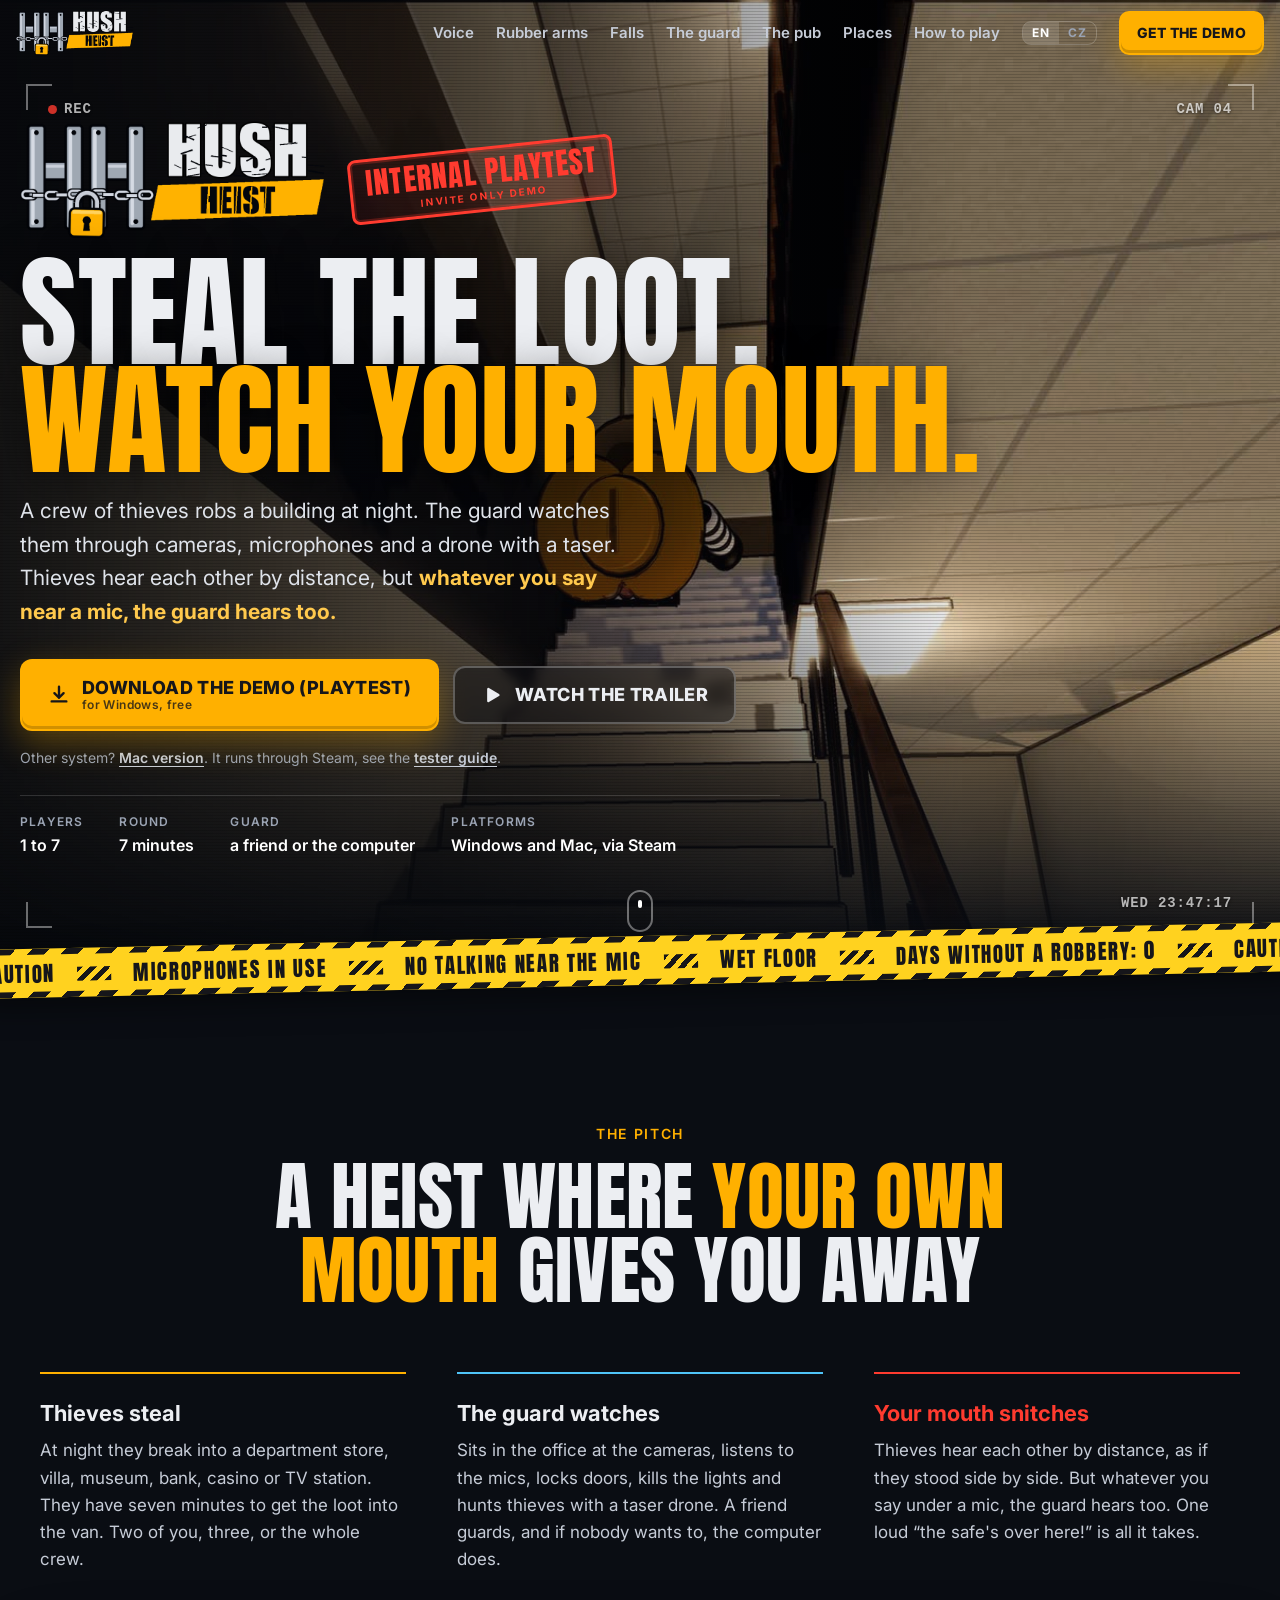
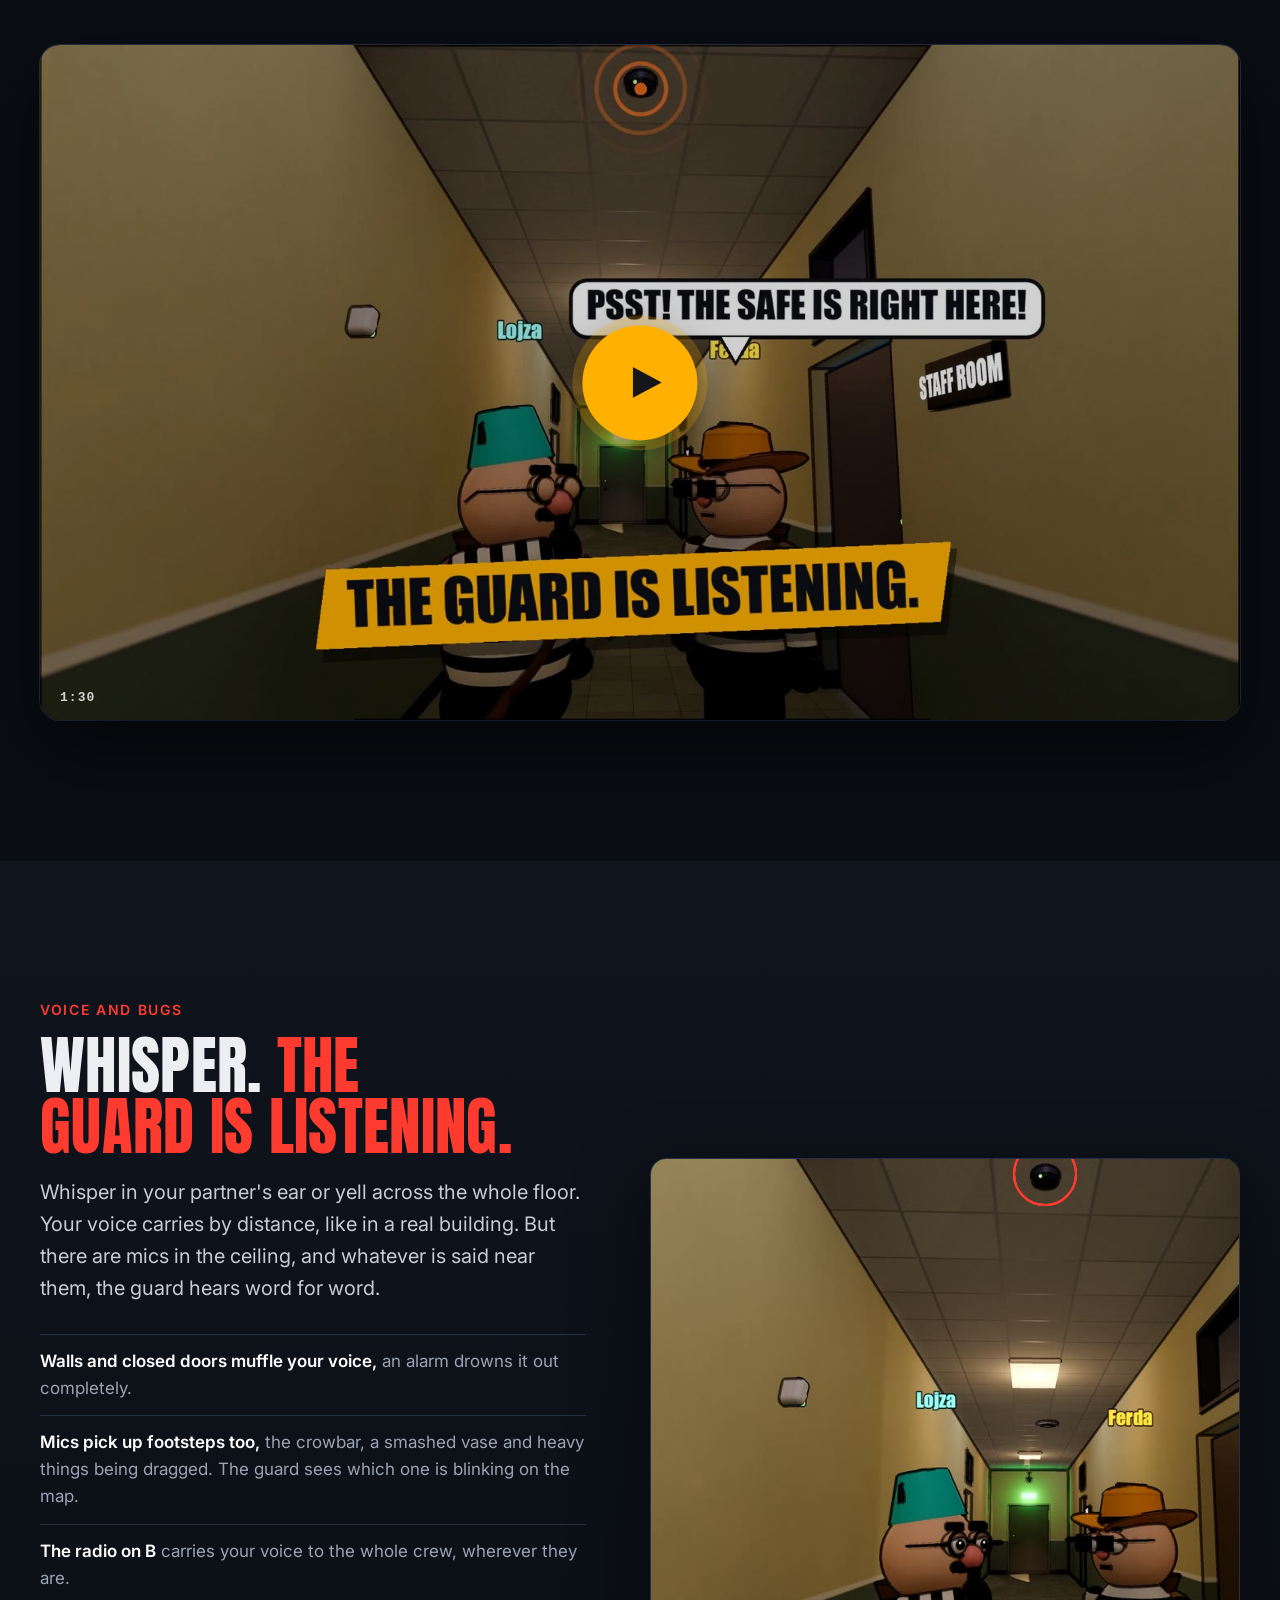
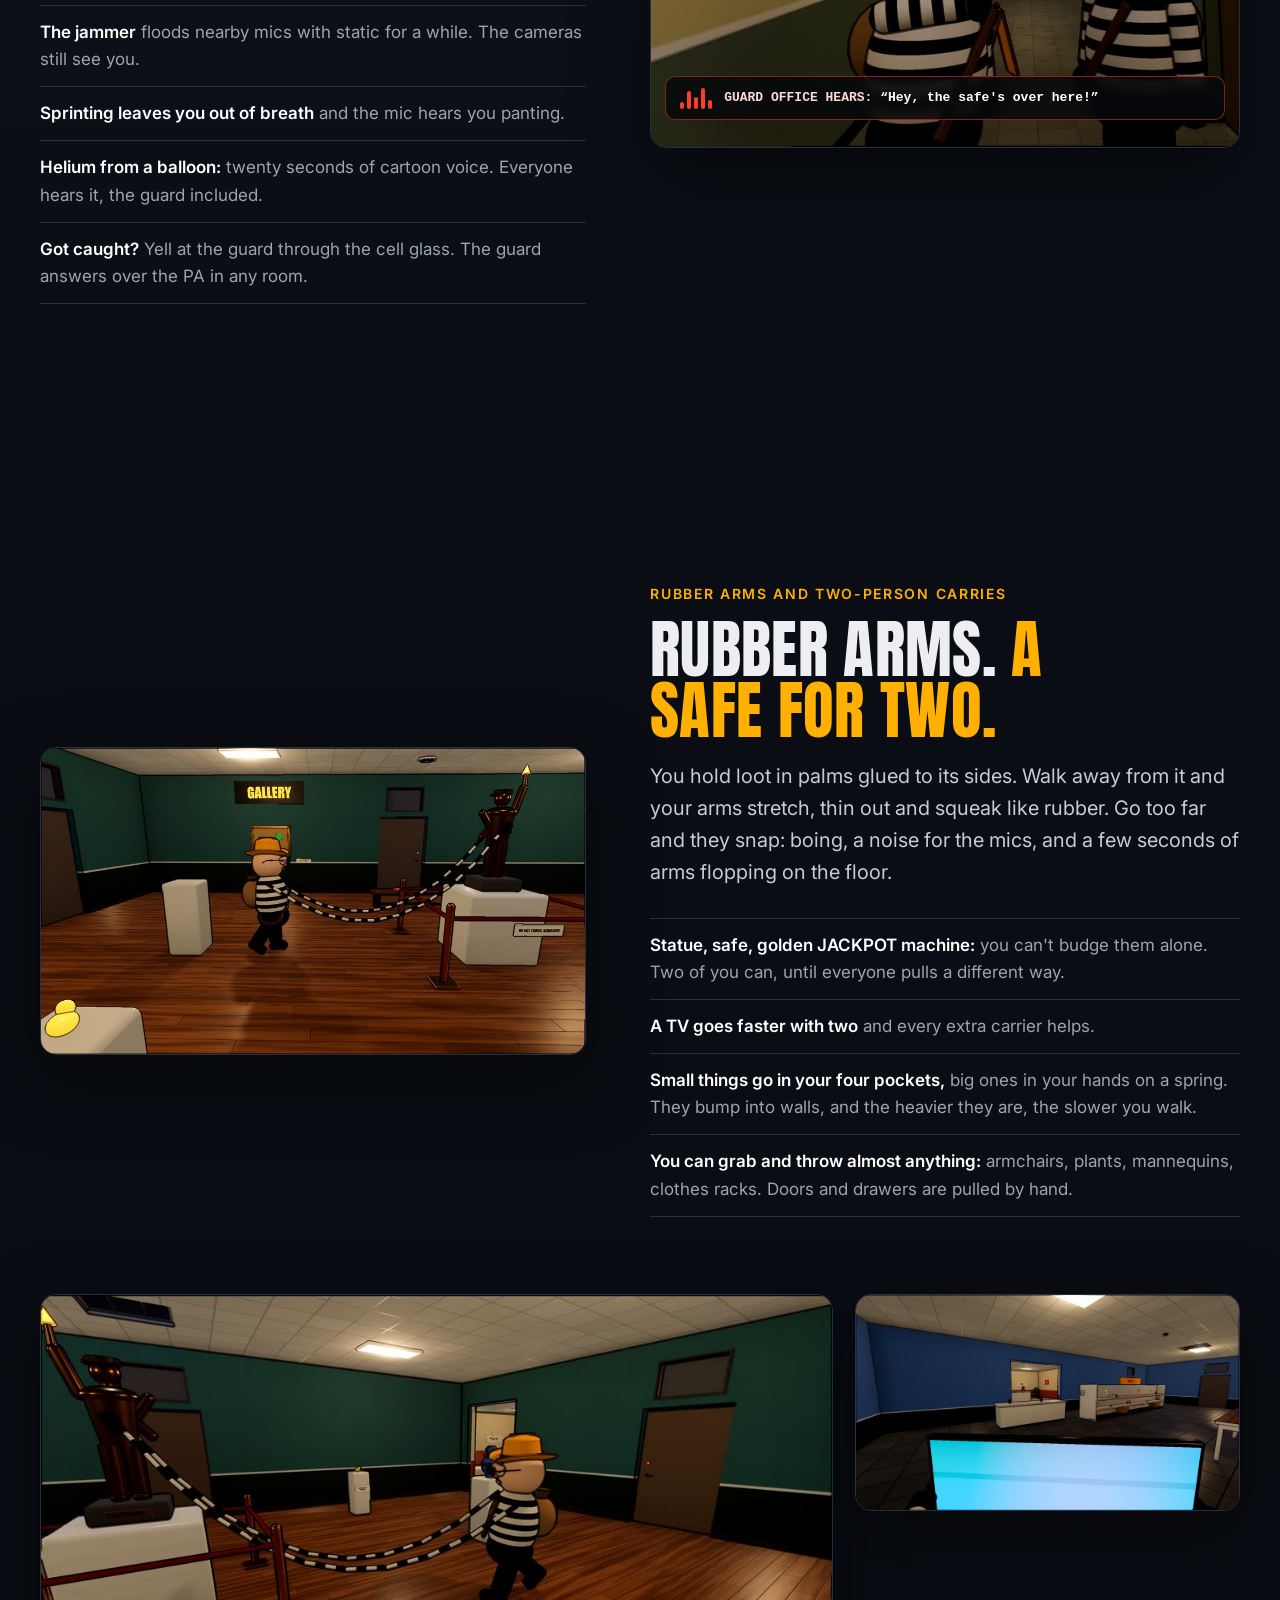
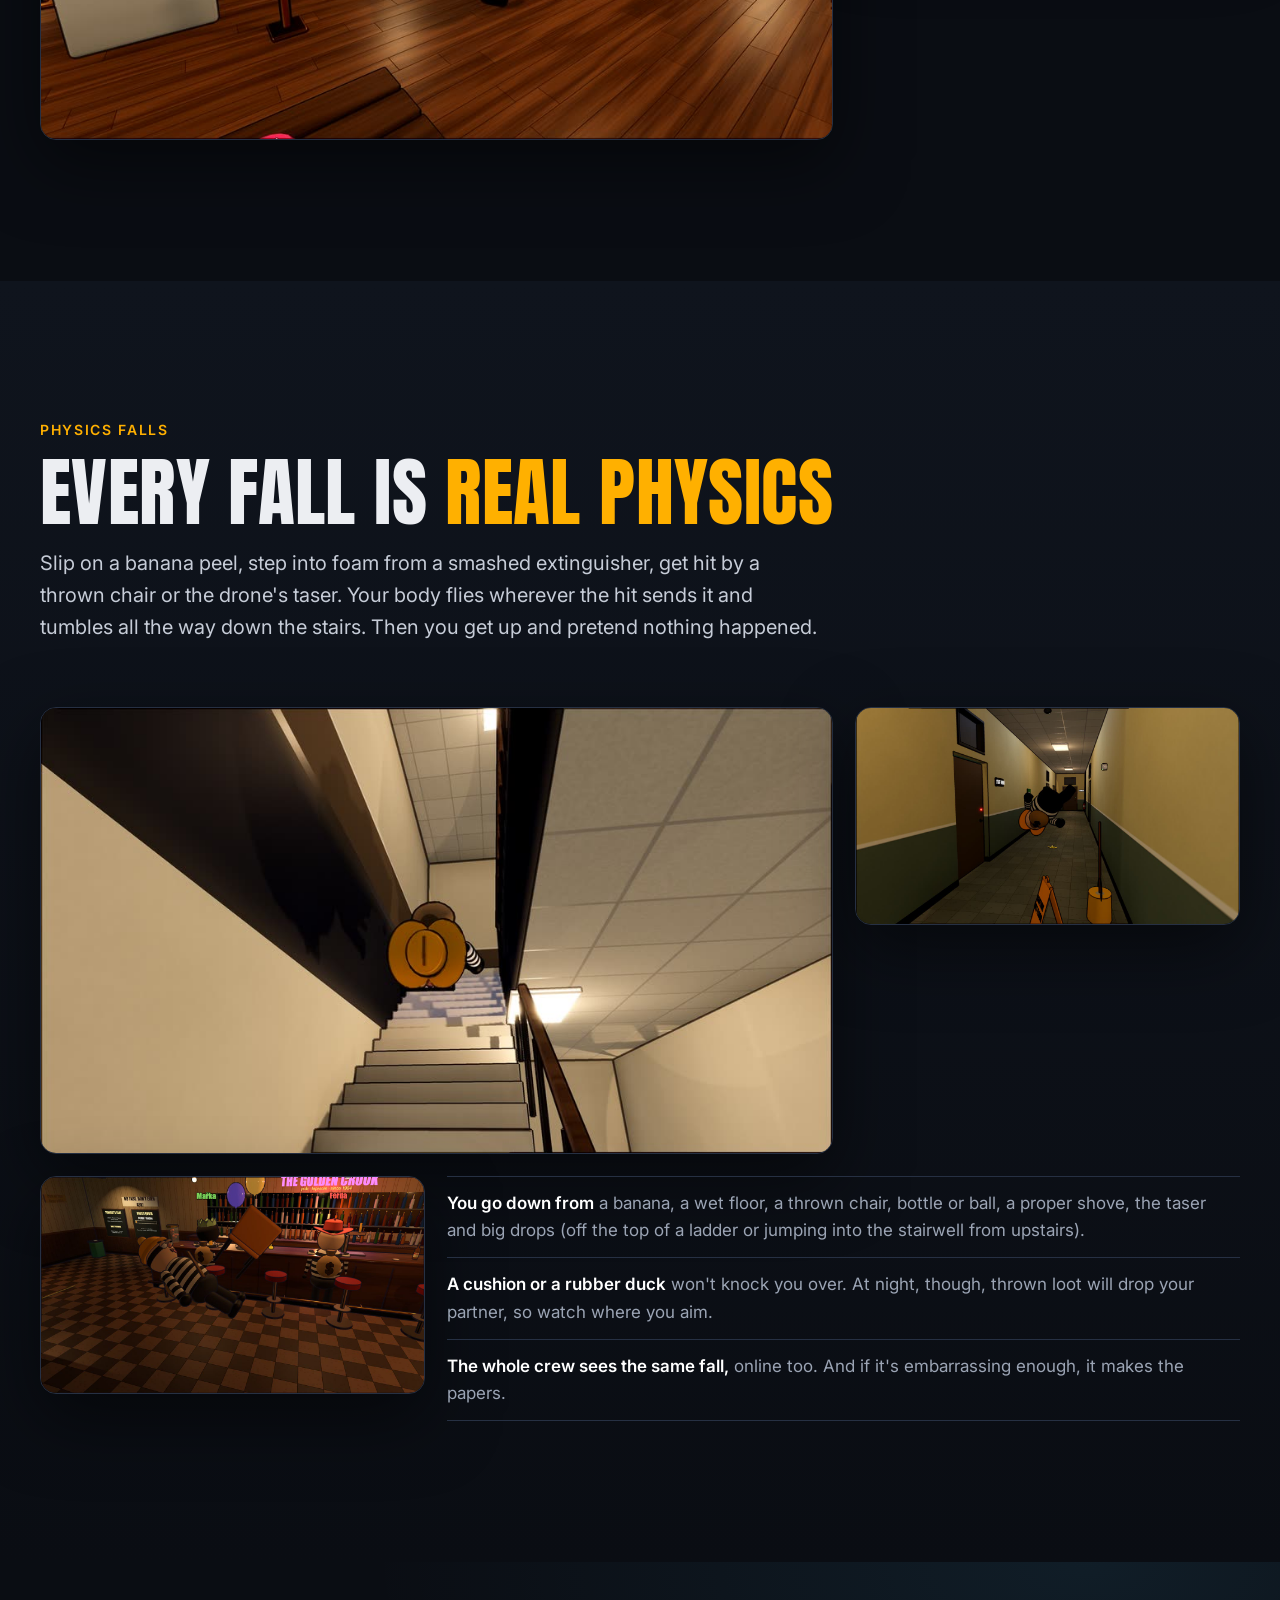
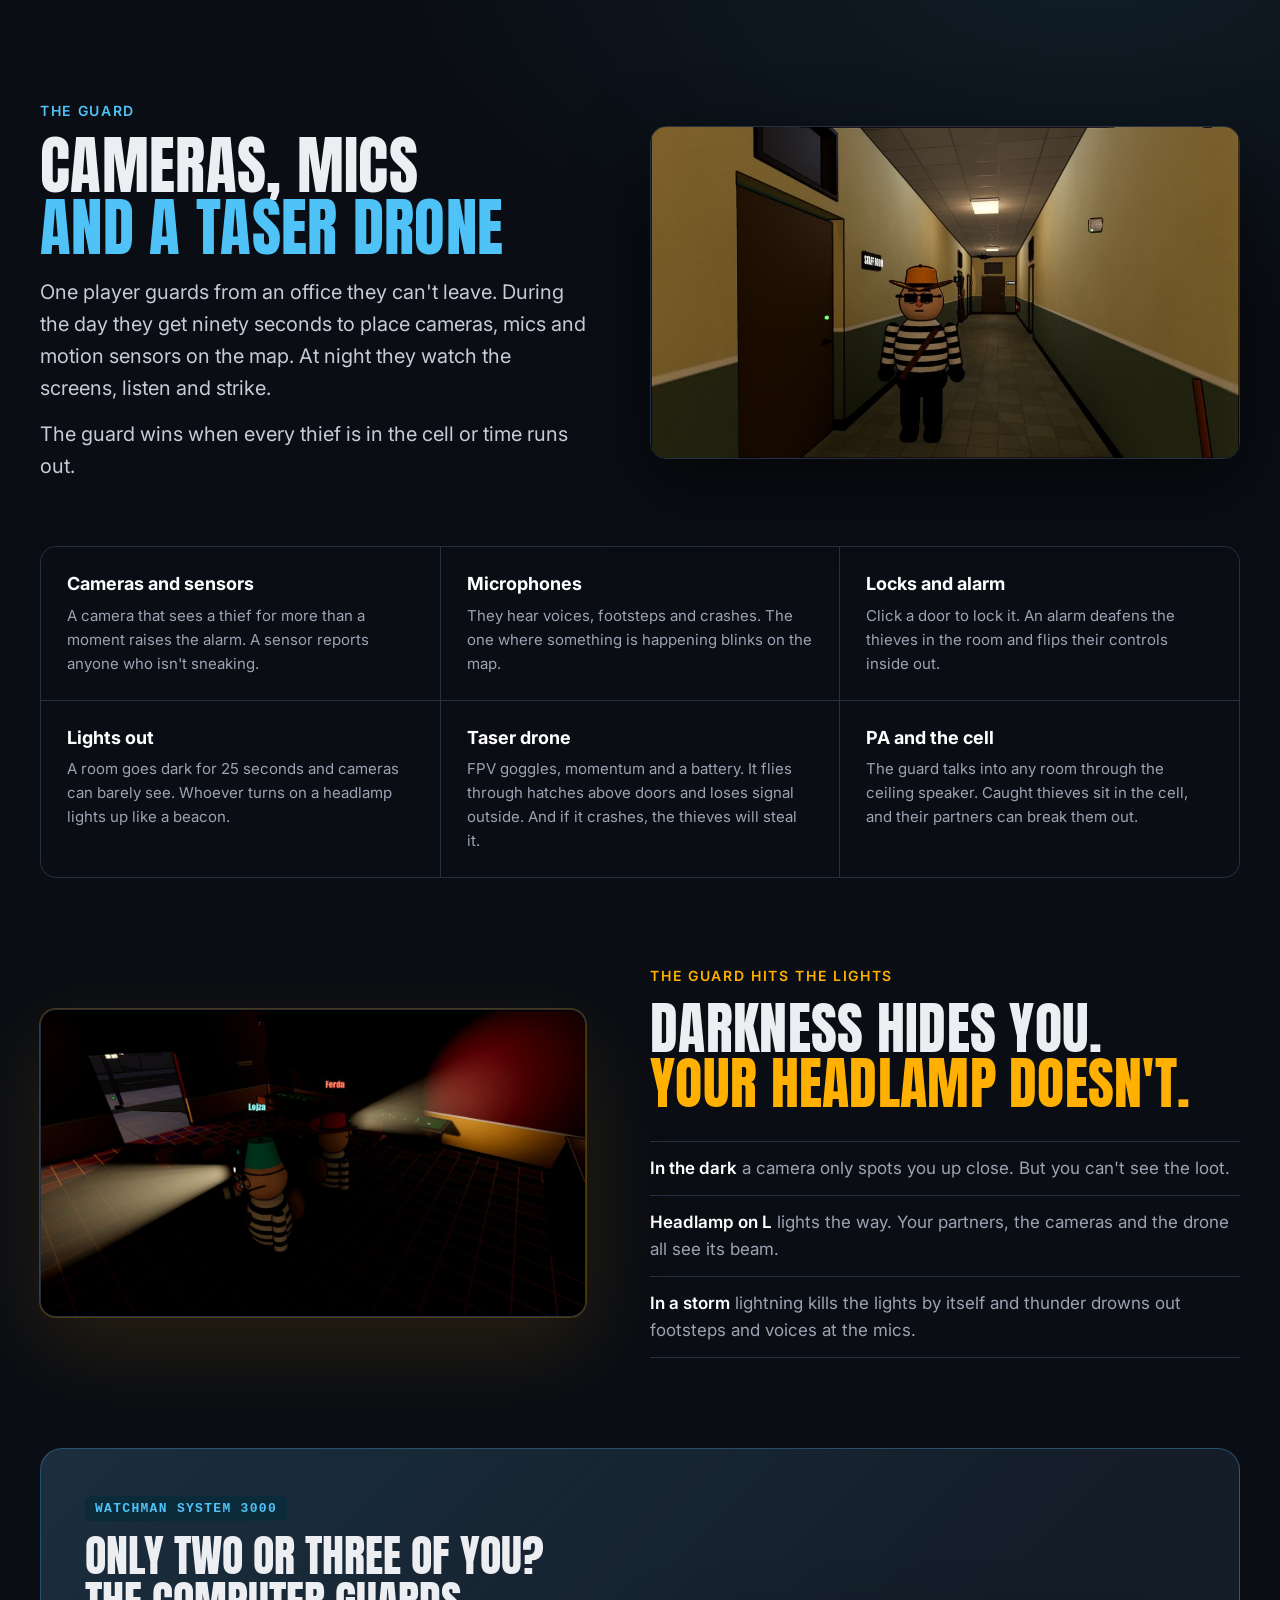
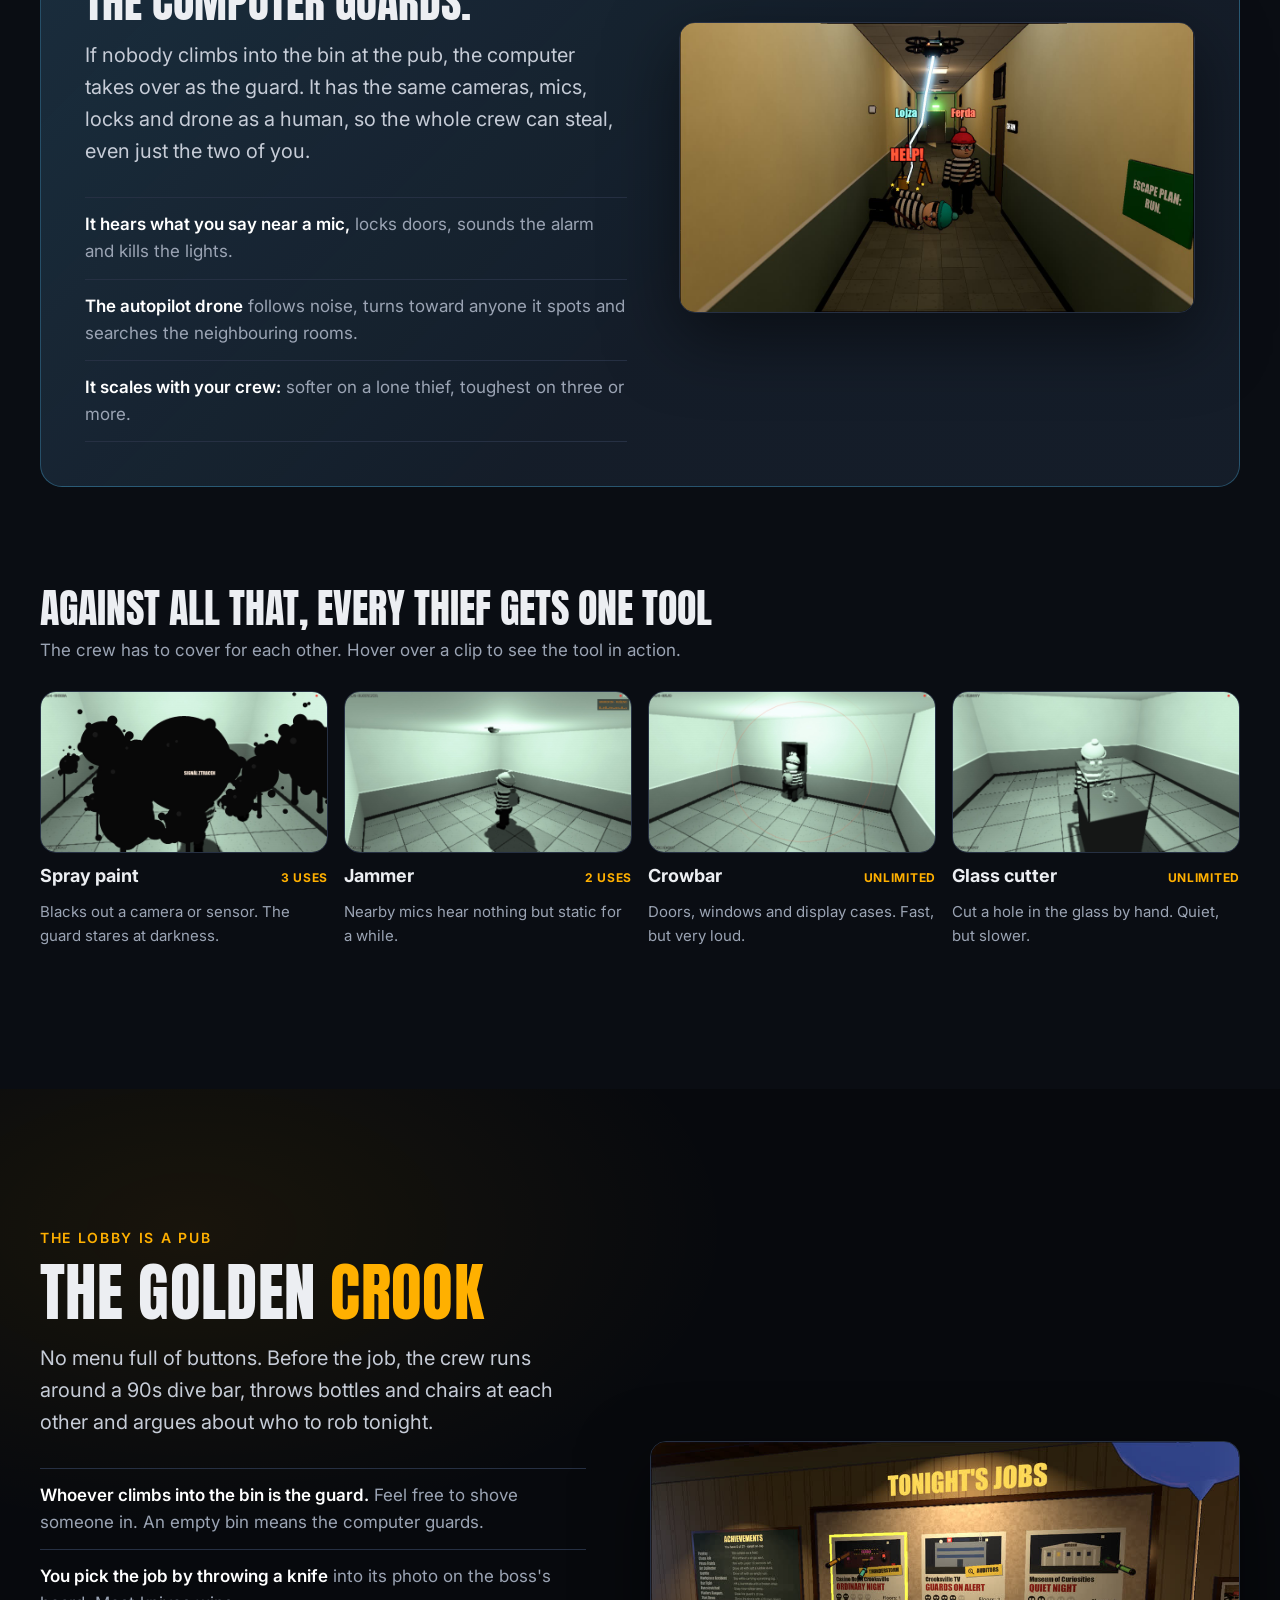
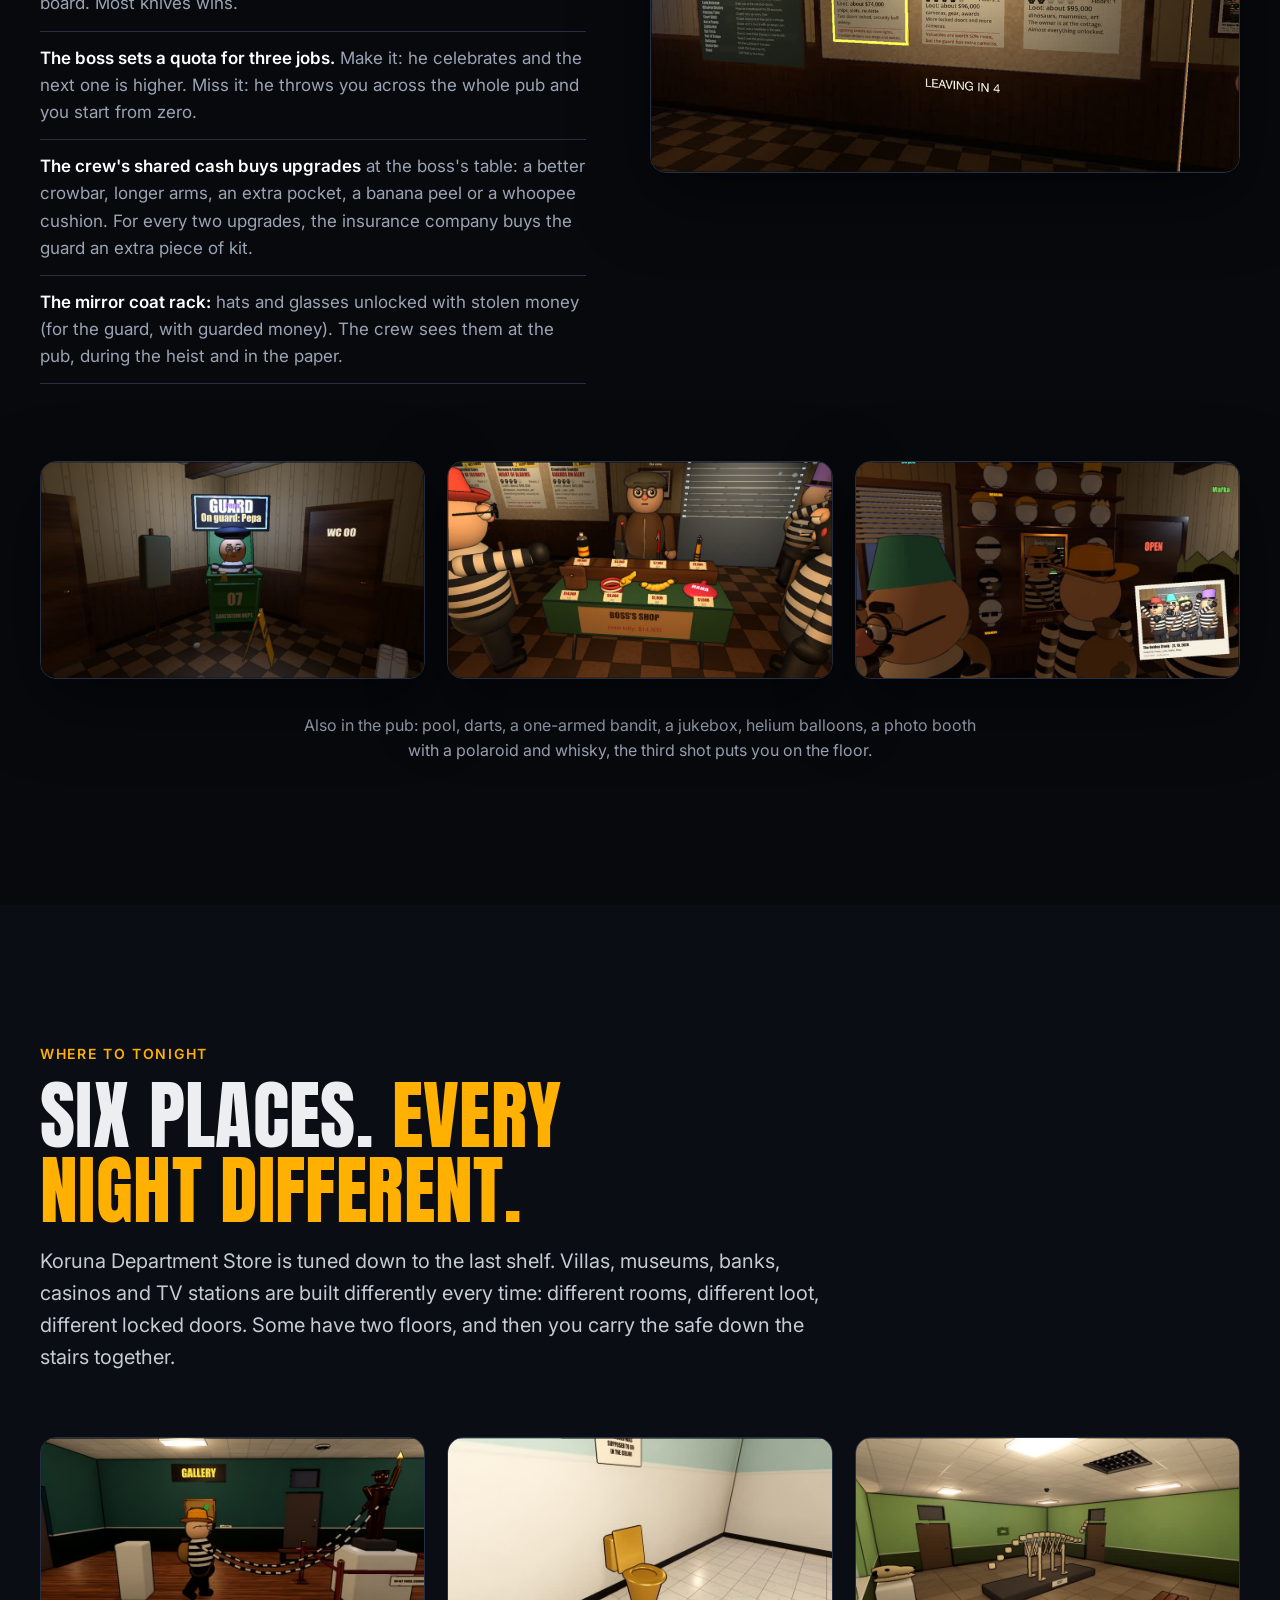
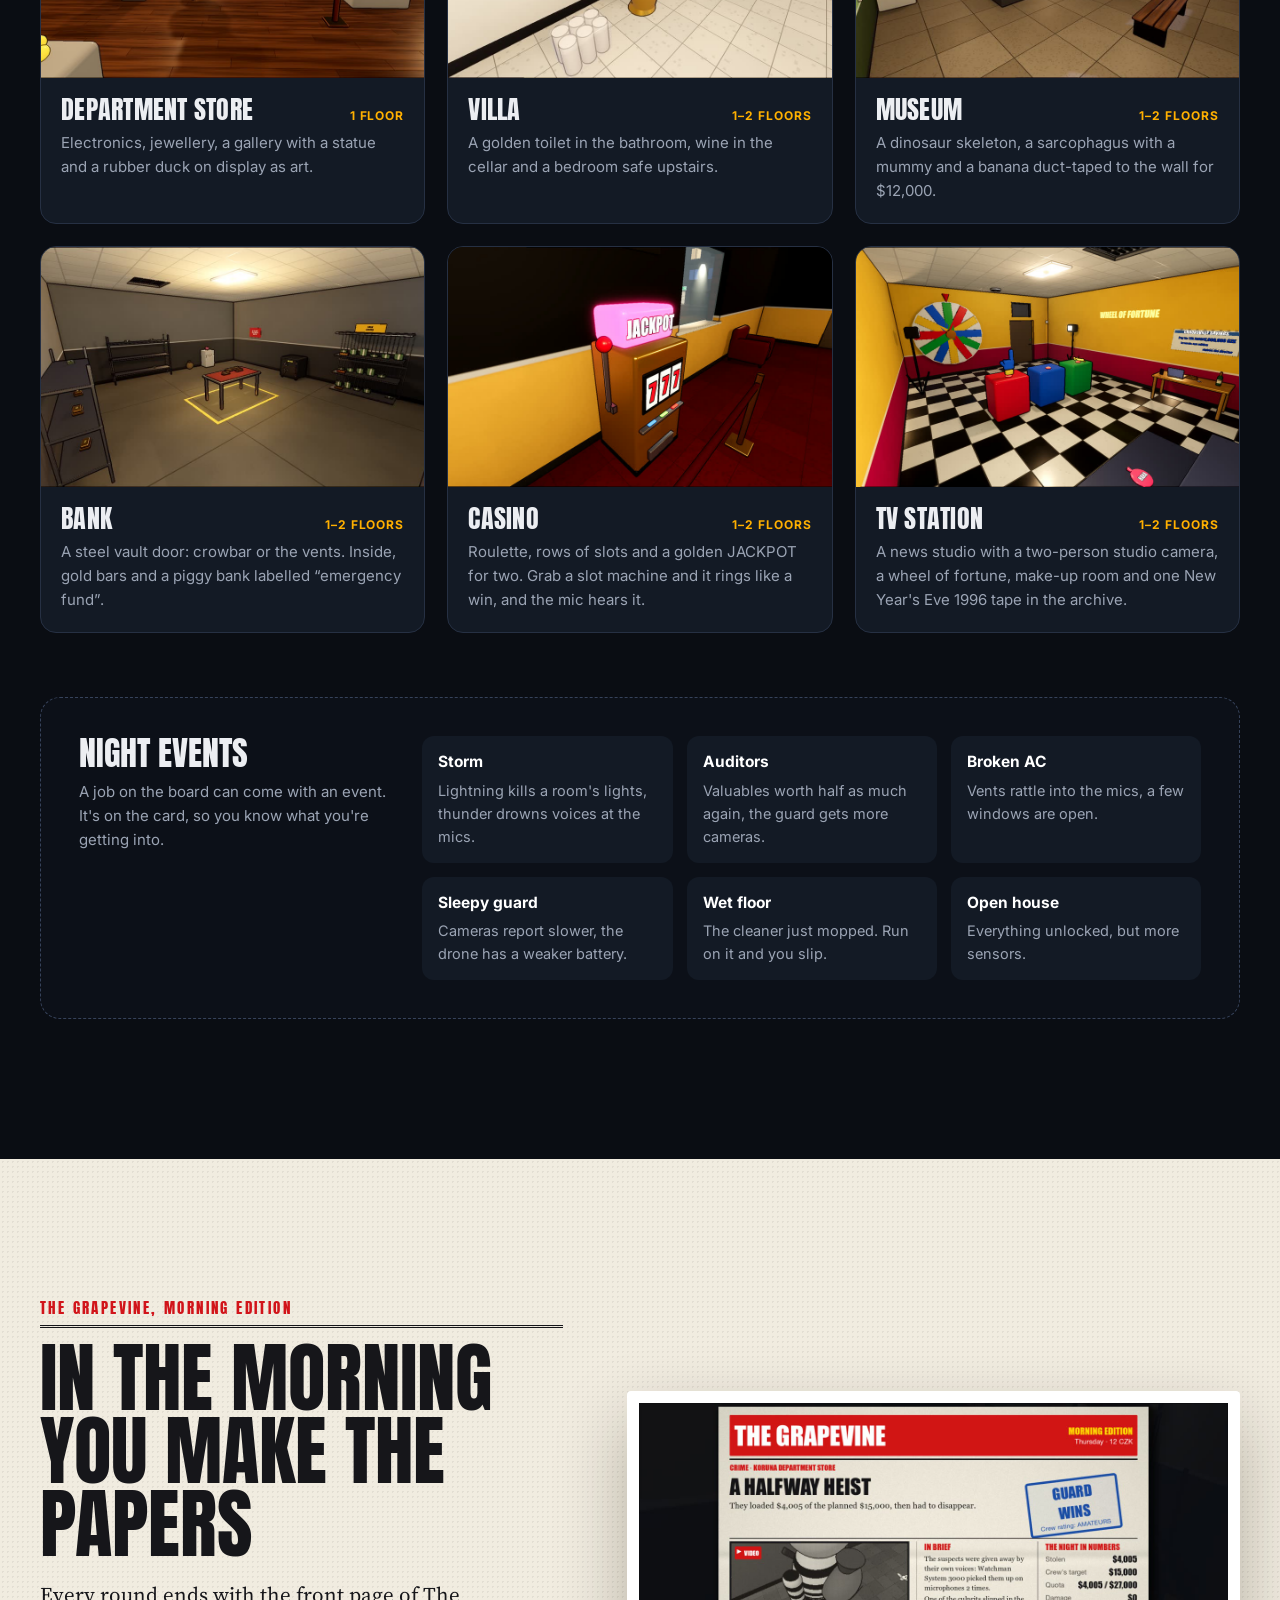
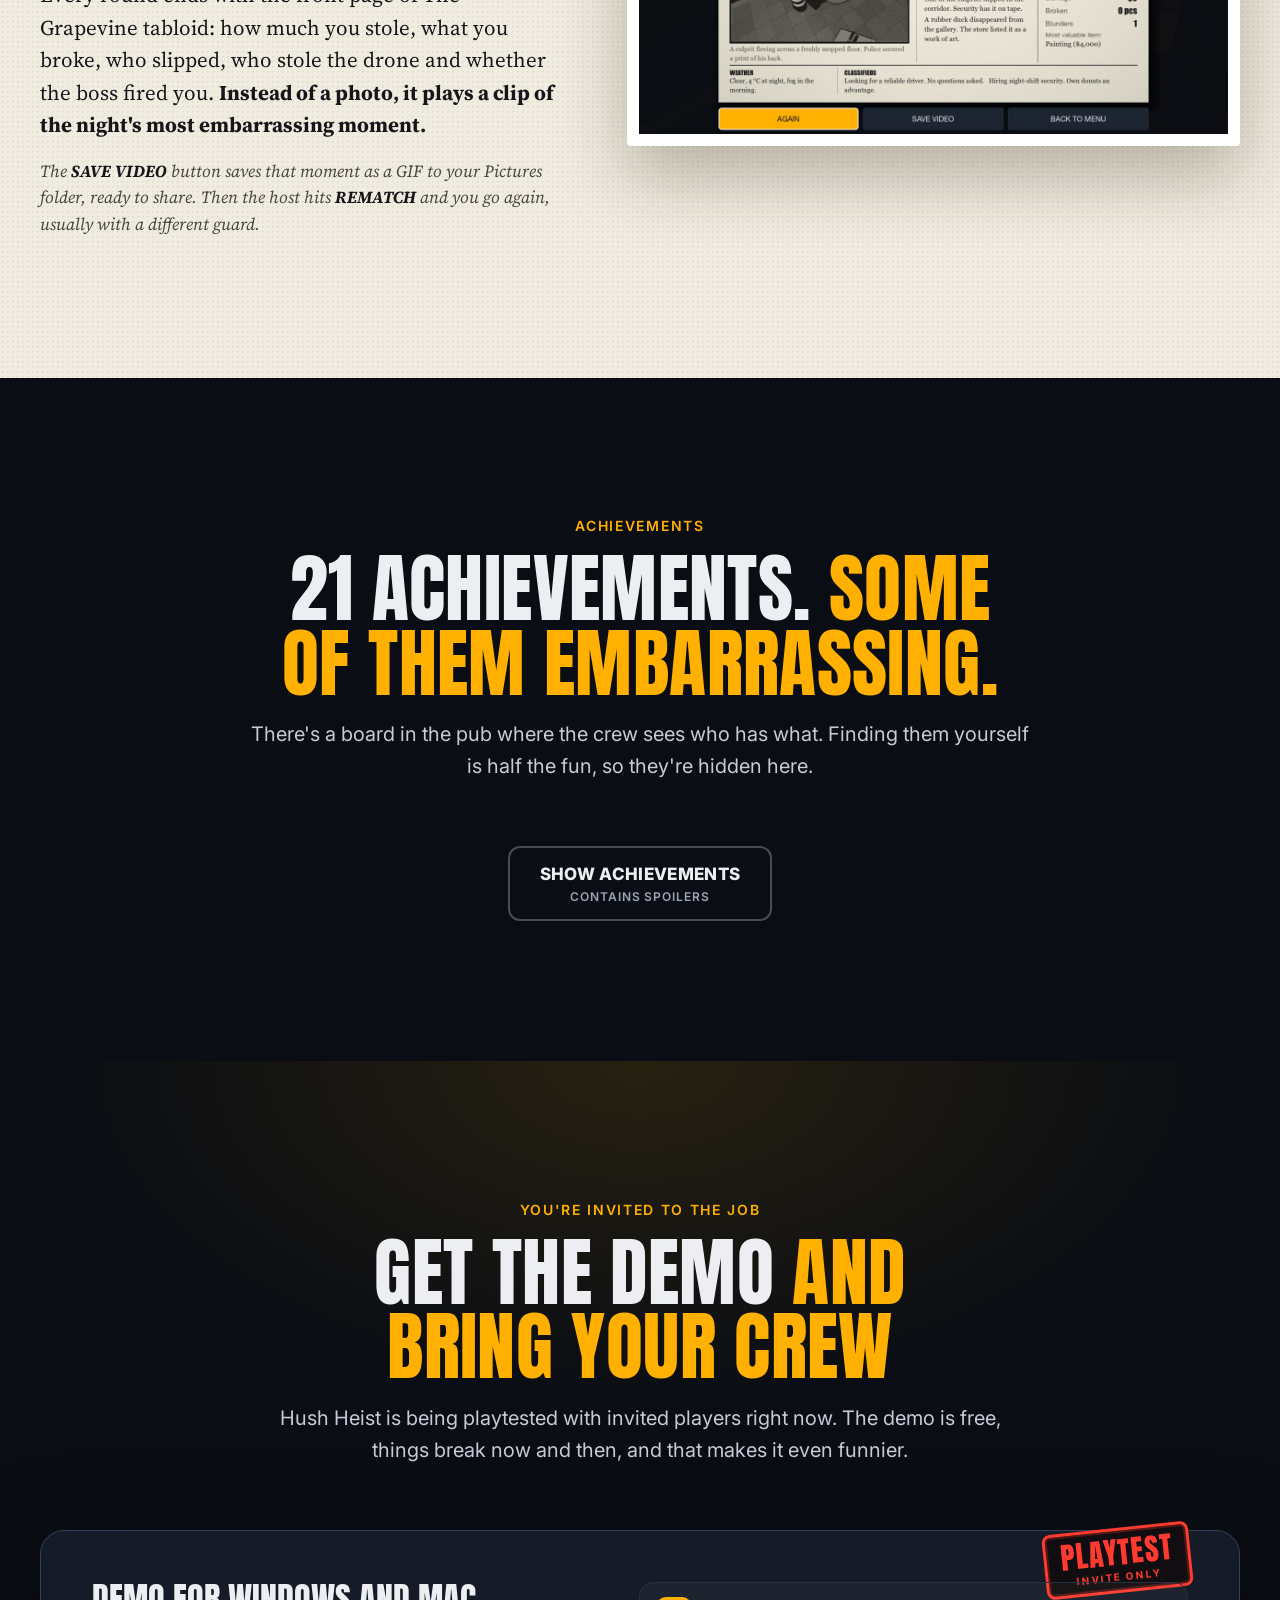
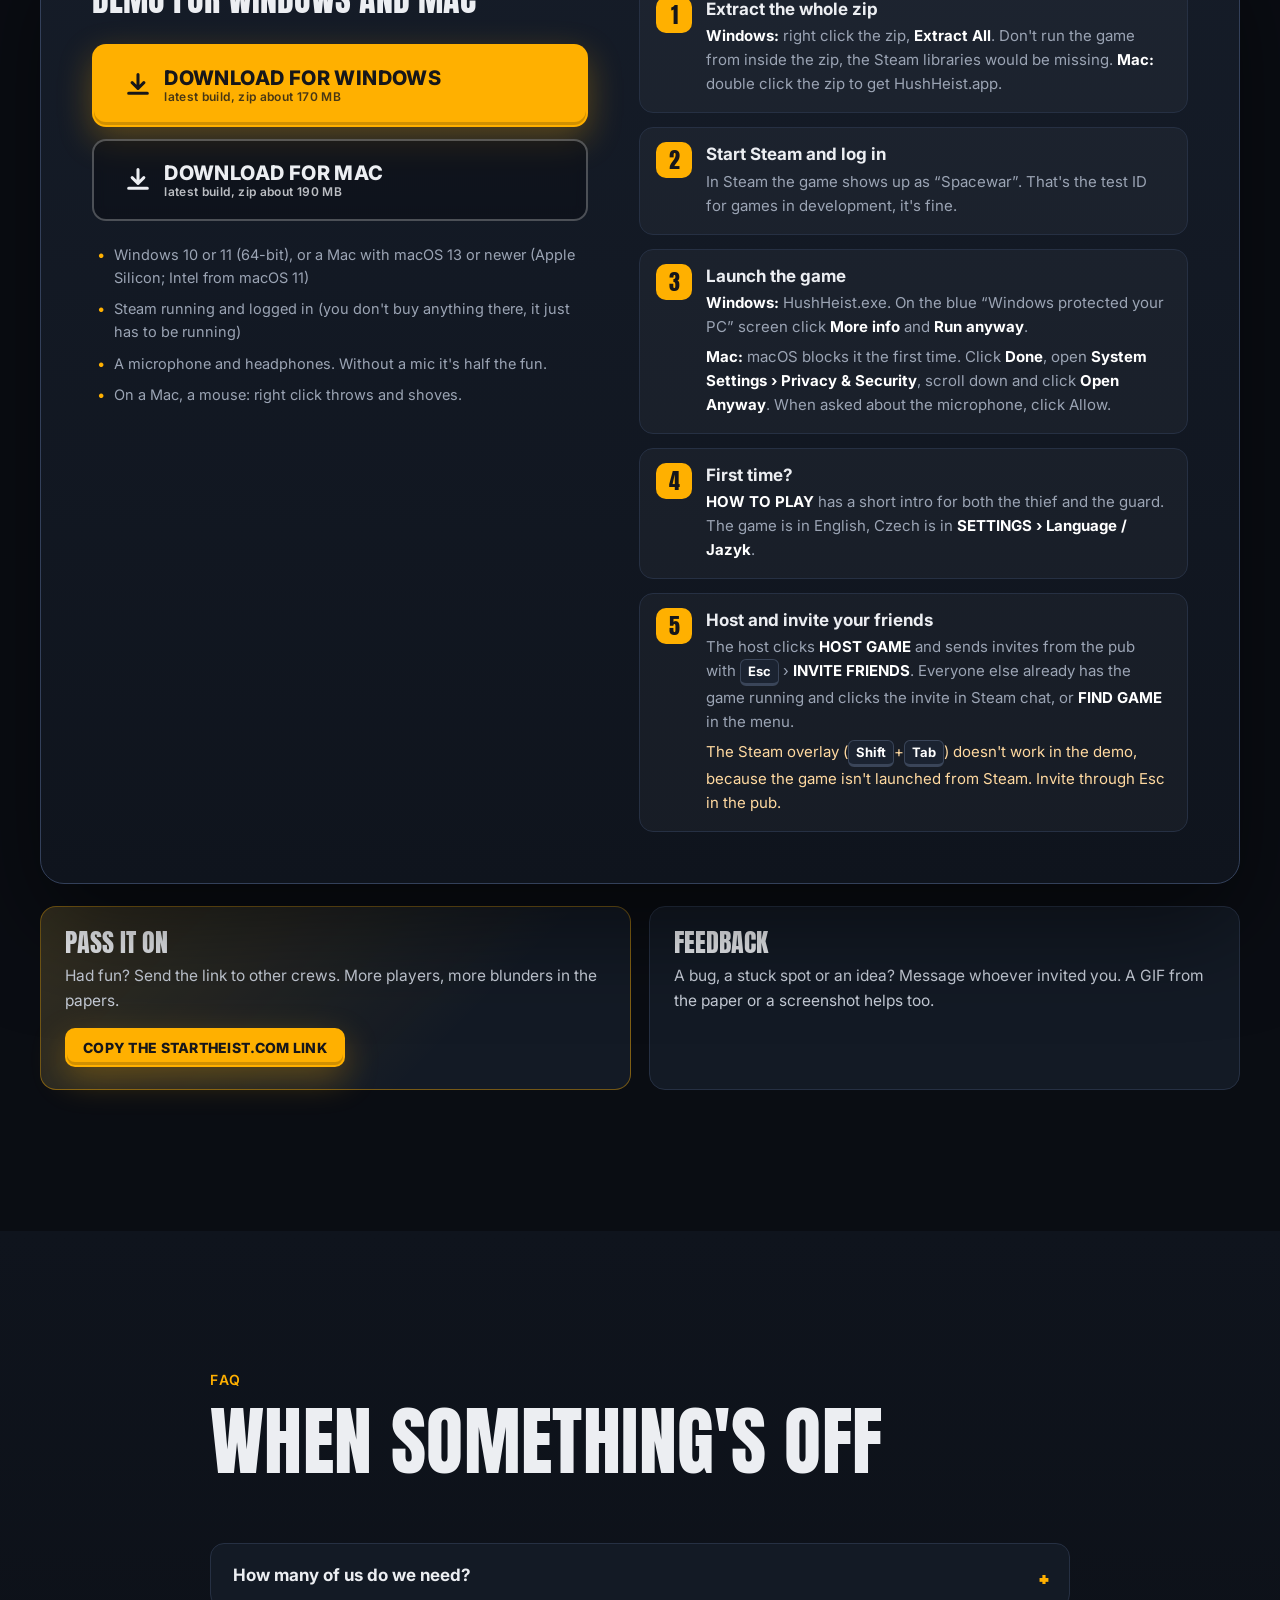
==== commit 52b4ab41: "Web: 90s trailer (celá hra, střihy do rytmu, hudba v duchu 90. let) Co-Authored-By: Claude Opus 5.5 " ====
--- a/en/index.html
+++ b/en/index.html
@@ -5,6 +5,8 @@
 	<meta name="viewport" content="width=device-width, initial-scale=1">
 	<script src="/config.js"></script>
 	<title>Hush Heist: Steal the loot. Watch your mouth.</title>
+	<!-- Interní playtest: vyhledávače stránku neindexují (sdílení odkazu funguje). Při přepnutí na coming soon smazat a vrátit Sitemap do robots.txt. -->
+	<meta name="robots" content="noindex">
 	<meta name="description" content="A co-op heist game with proximity voice chat for 1–7 players. Thieves rob a building at night while the guard watches them through cameras, microphones and a drone. Whatever you say near a mic, the guard hears too. Internal playtest: demo for Windows and Mac.">
 	<meta name="theme-color" content="#0a0d13">
 	<link rel="icon" href="/assets/img/icon.svg" type="image/svg+xml">
@@ -153,10 +155,10 @@
 						<p>Thieves hear each other by distance, as if they stood side by side. But whatever you say under a mic, the guard hears too. One loud “the safe's over here!” is all it takes.</p>
 					</article>
 				</div>
-				<button class="trailer-card reveal" type="button" data-trailer aria-label="Play the Hush Heist trailer (30 seconds, with sound)">
-					<img src="/assets/img/trailer.jpg?v=2" alt="" loading="lazy" width="1600" height="900">
+				<button class="trailer-card reveal" type="button" data-trailer aria-label="Play the Hush Heist trailer (90 seconds, with sound)">
+					<img src="/assets/img/trailer.jpg?v=3" alt="" loading="lazy" width="1600" height="900">
 					<span class="trailer-card__play"><i><svg viewBox="0 0 24 24" aria-hidden="true"><path d="M6 4l15 8-15 8z" /></svg></i></span>
-					<span class="trailer-card__meta">0:30</span>
+					<span class="trailer-card__meta">1:30</span>
 				</button>
 			</div>
 		</section>
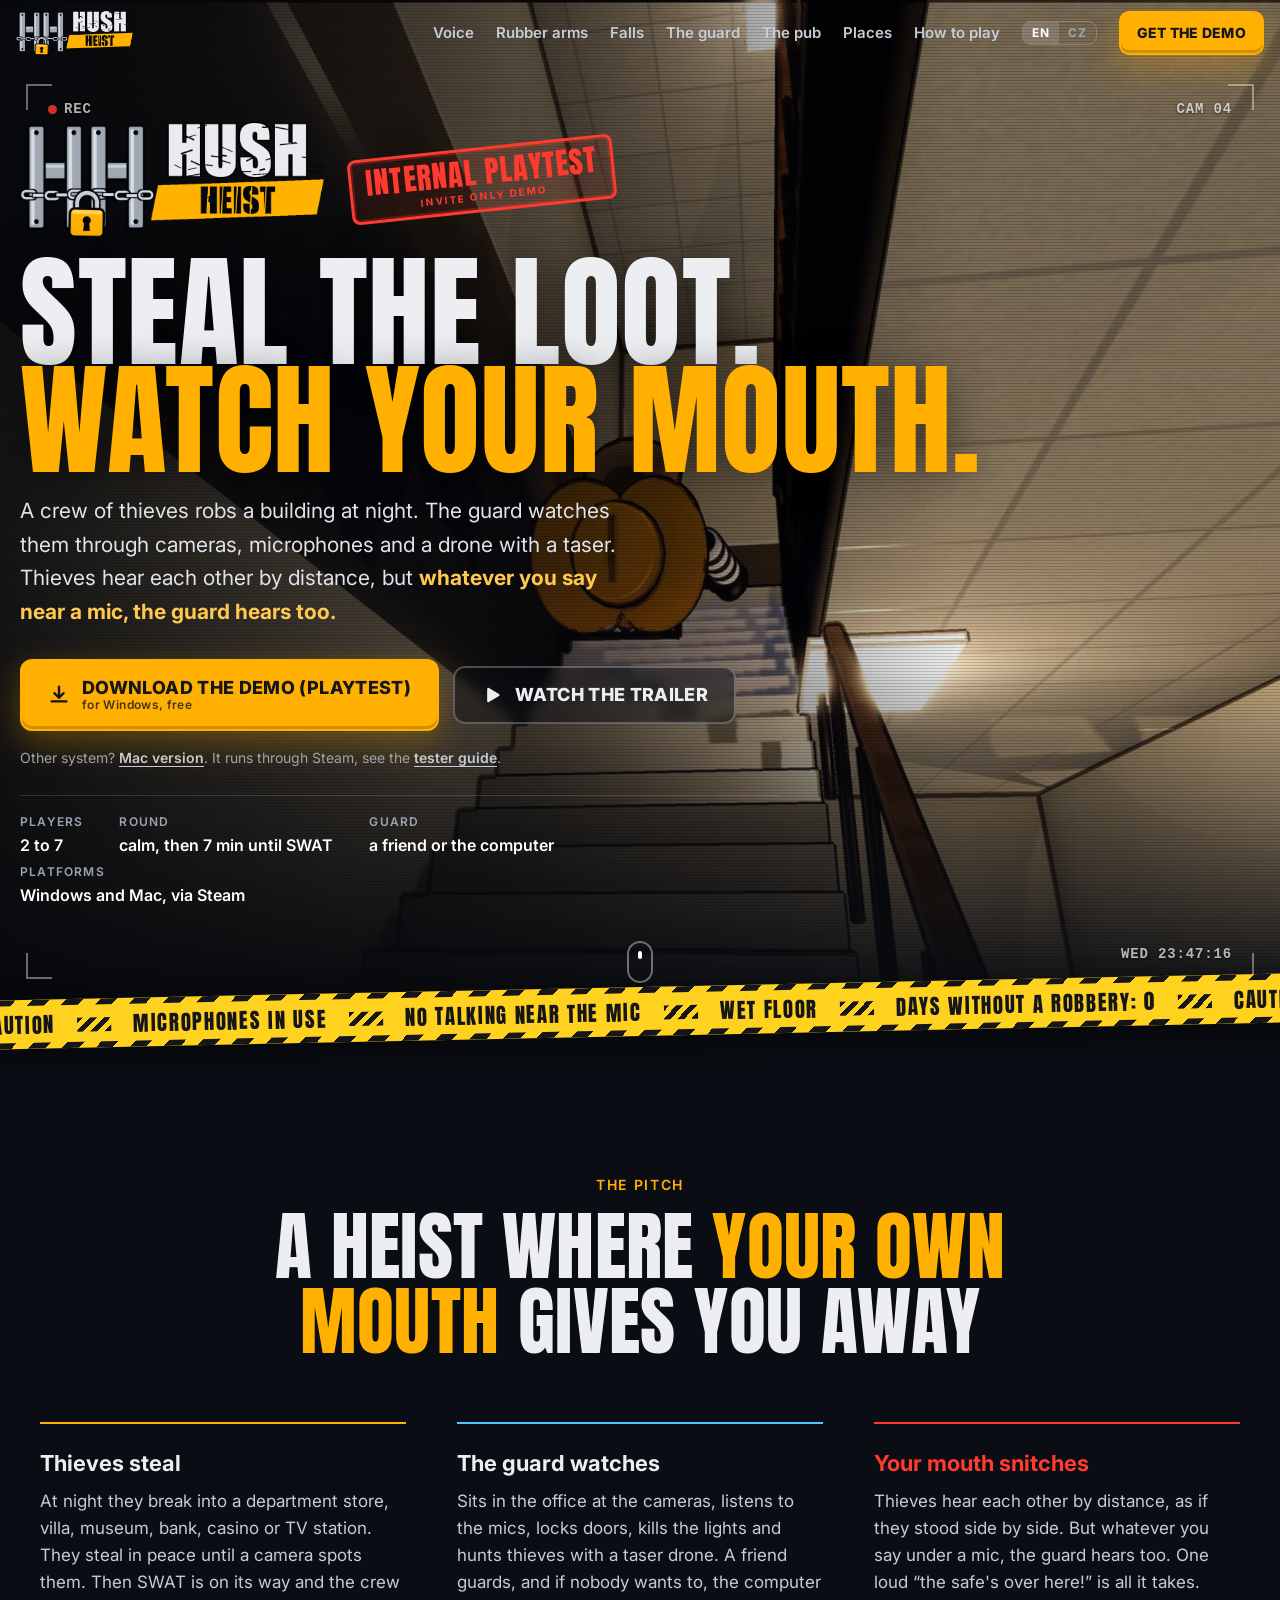
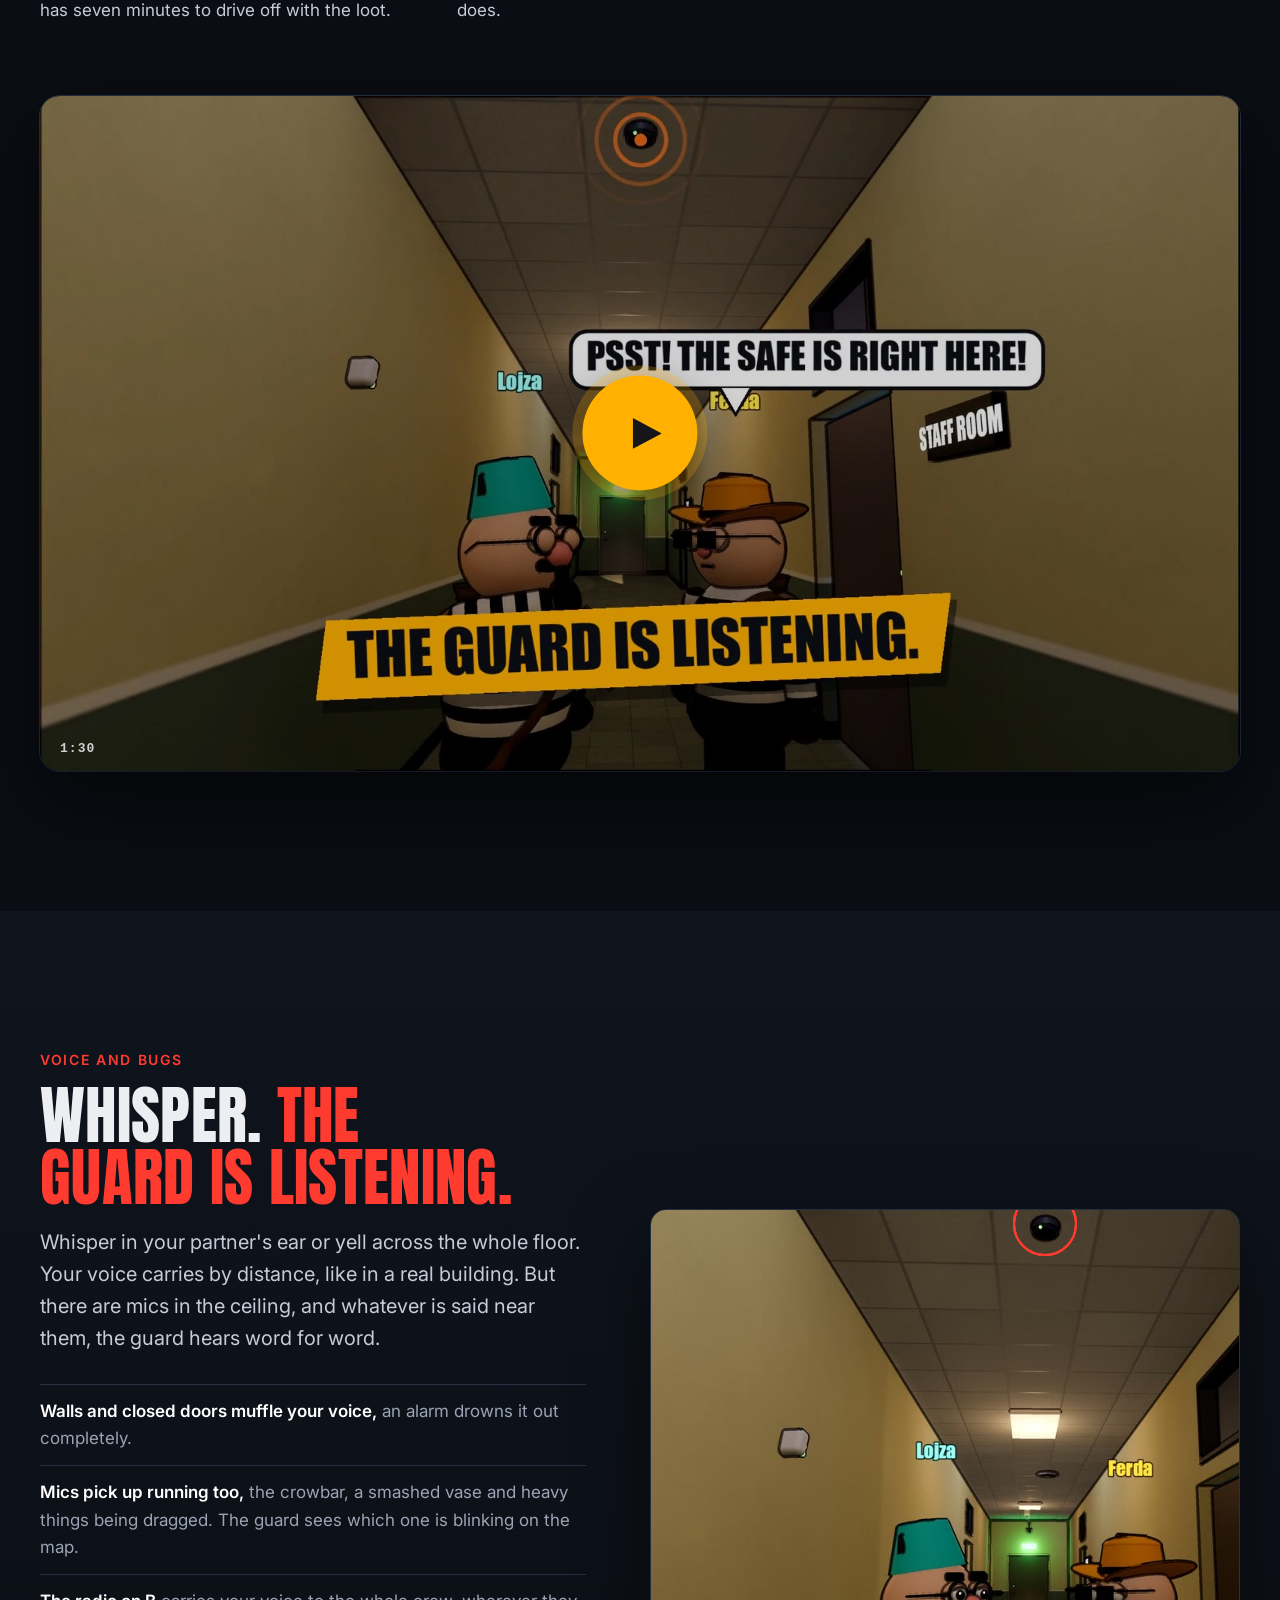
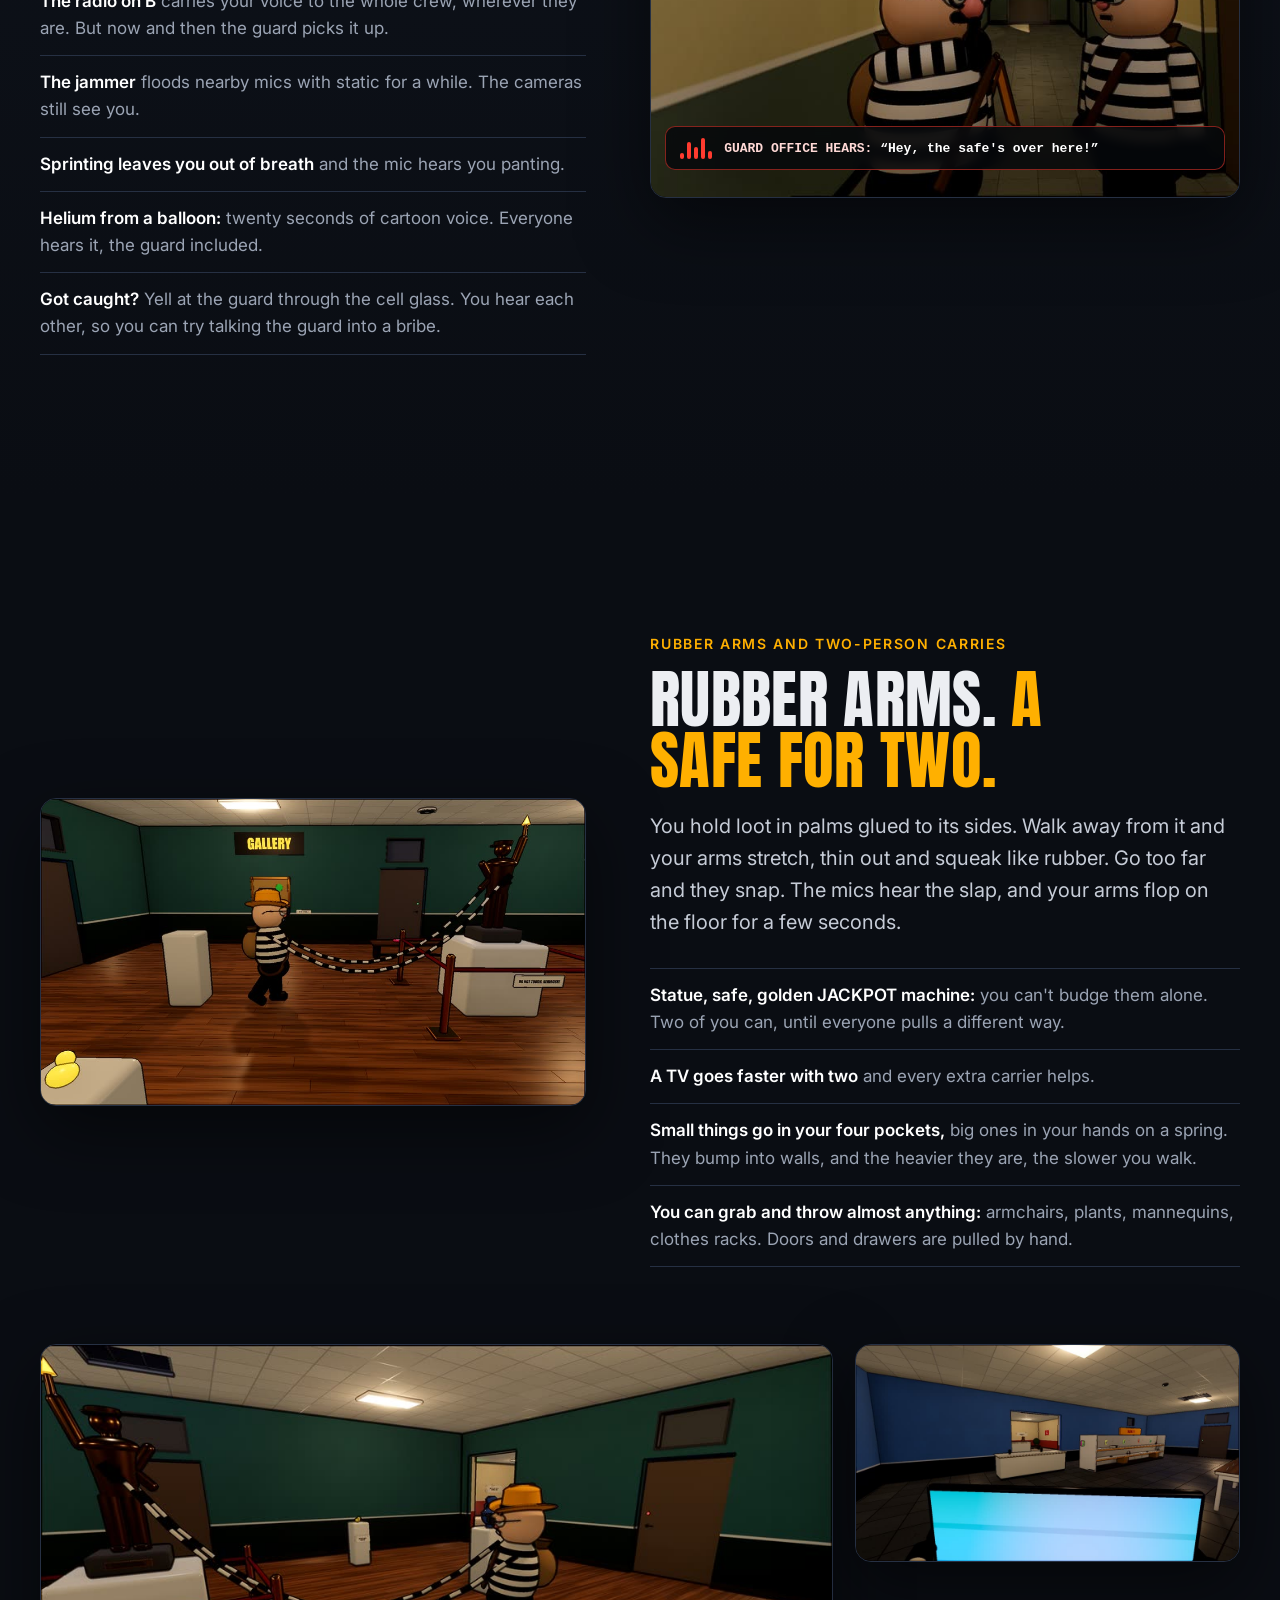
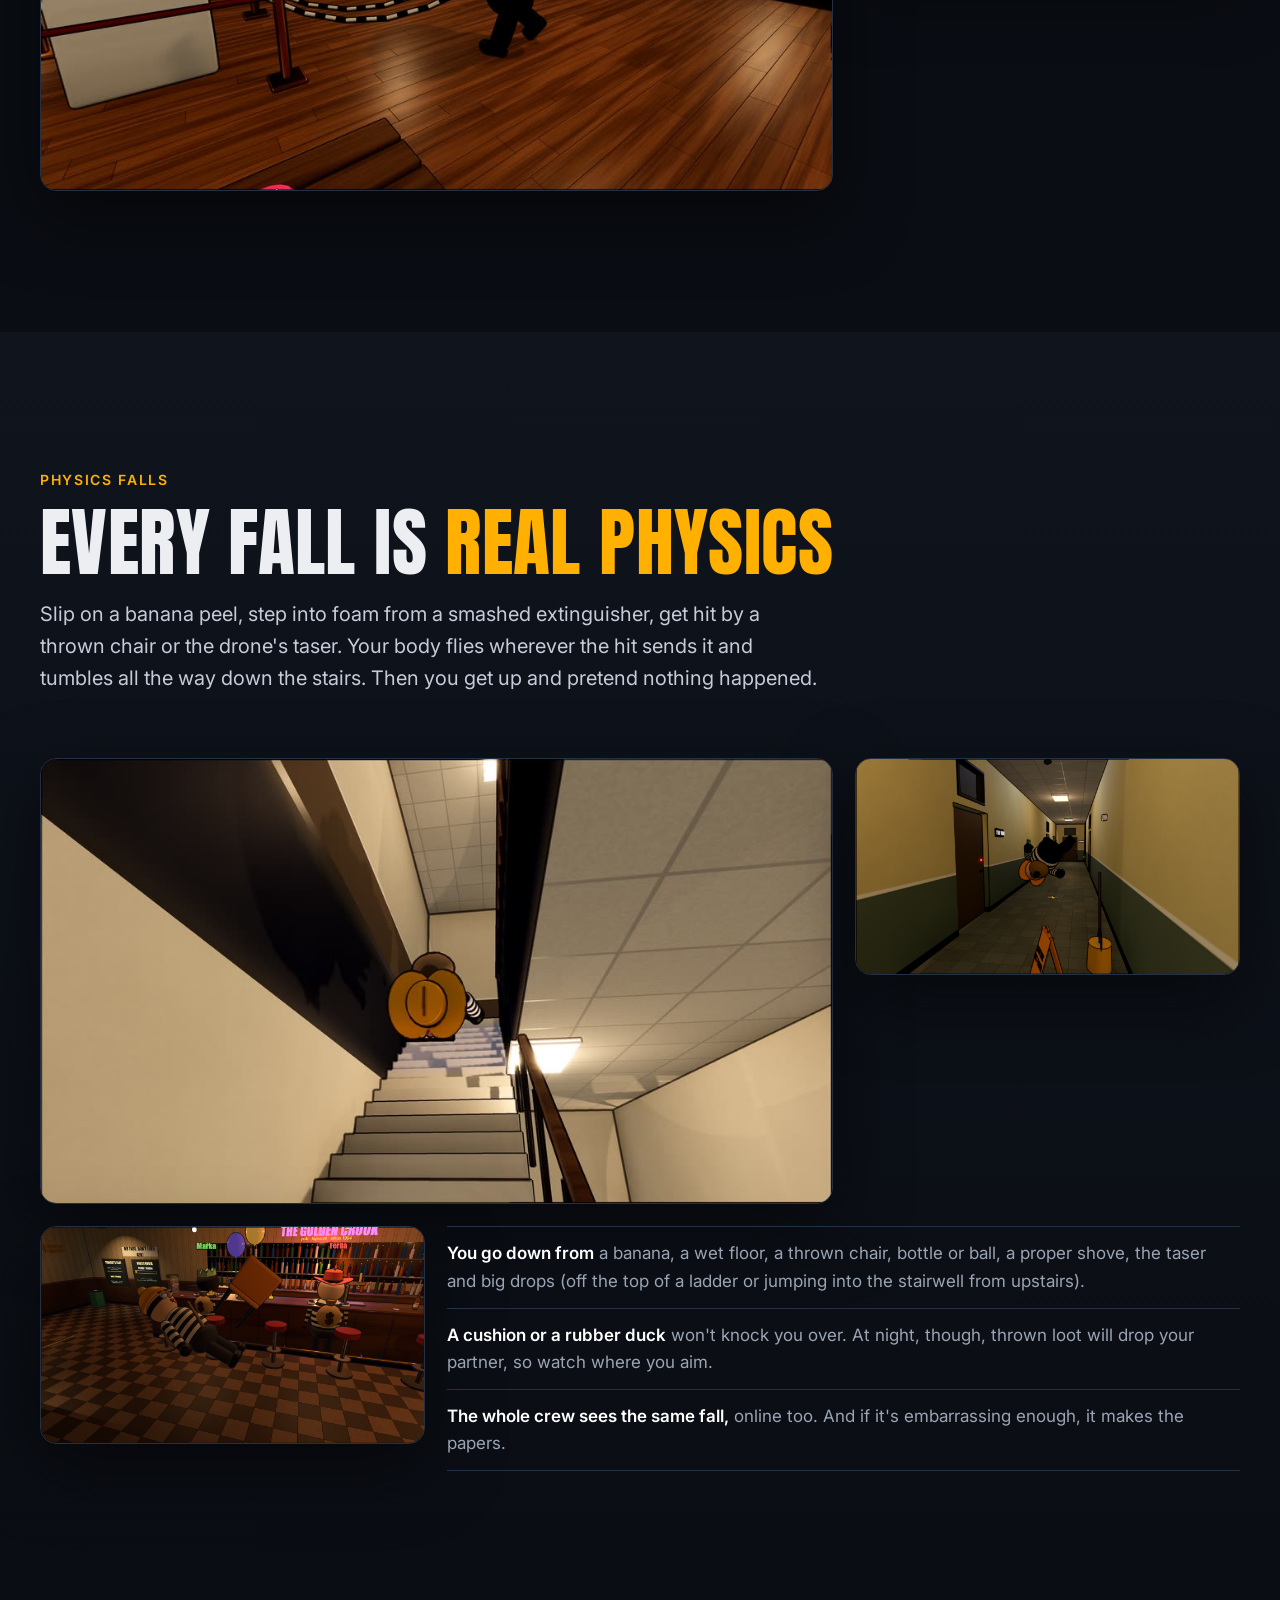
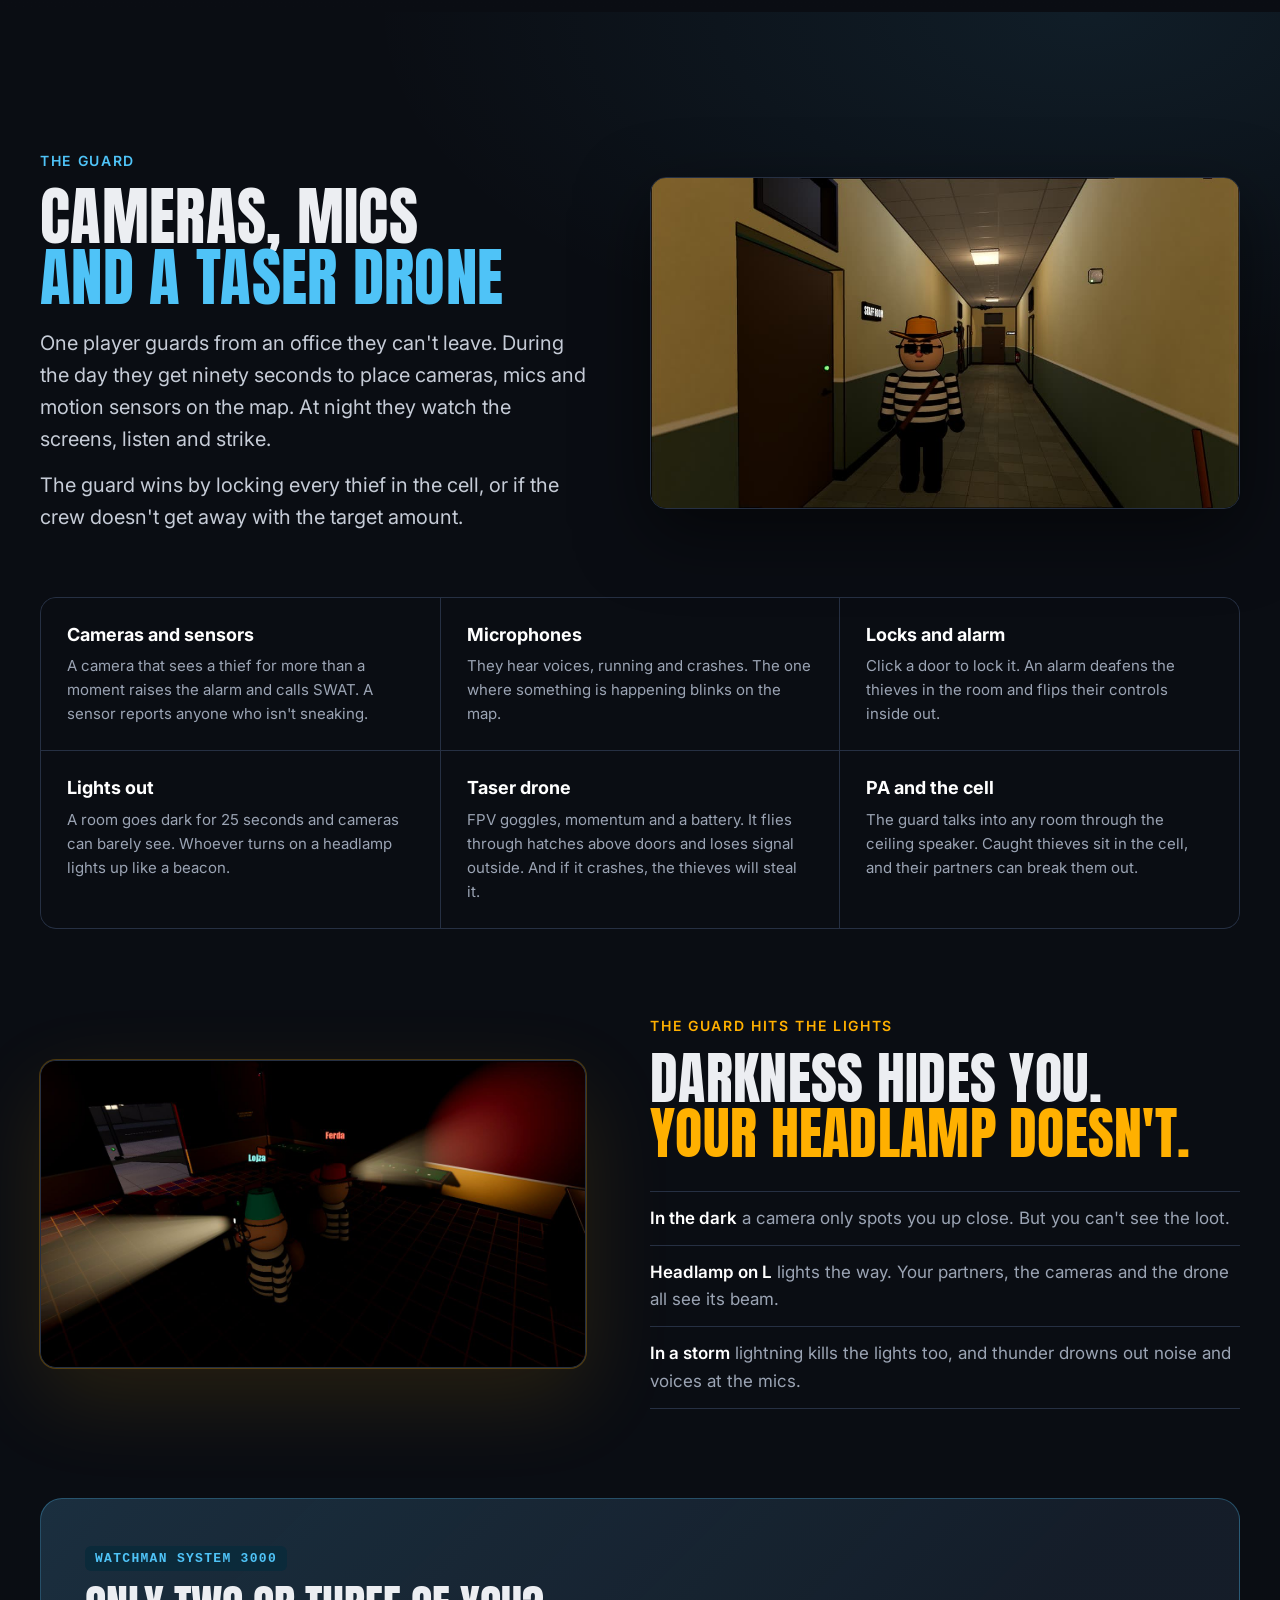
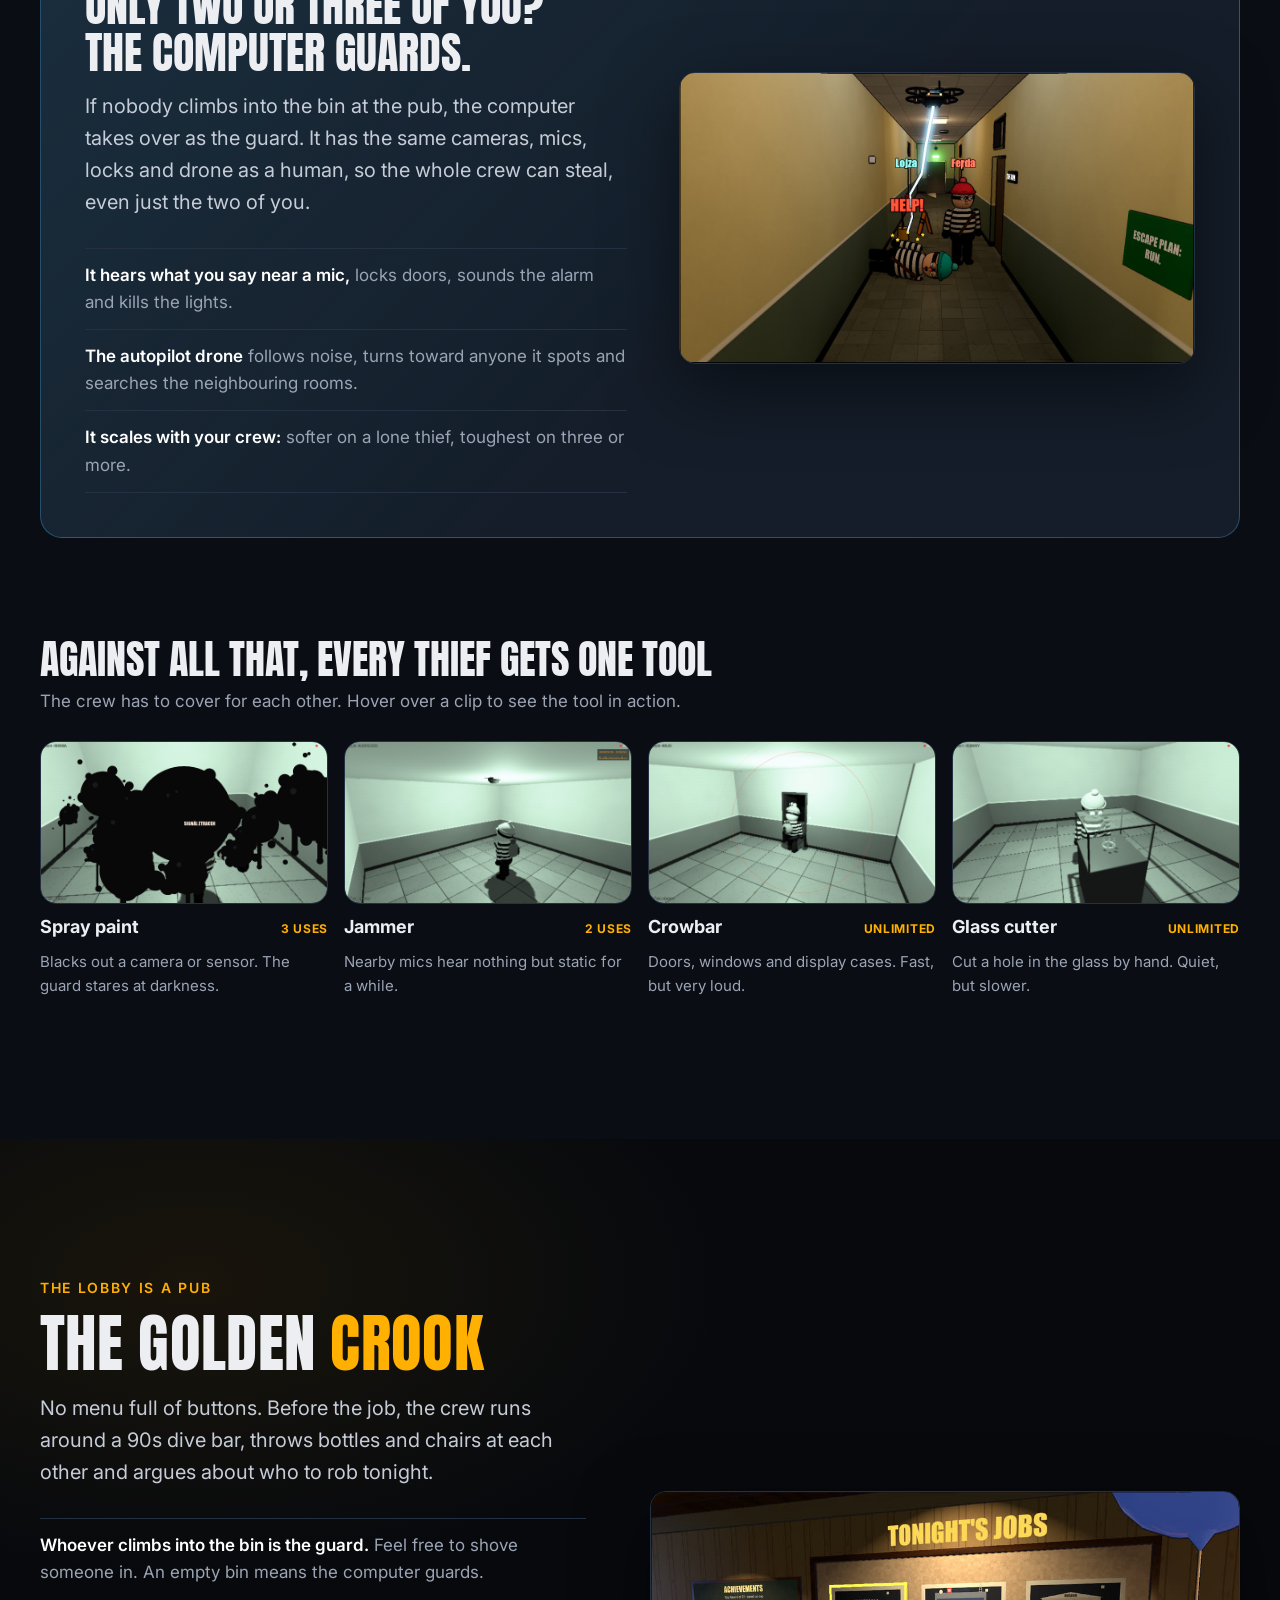
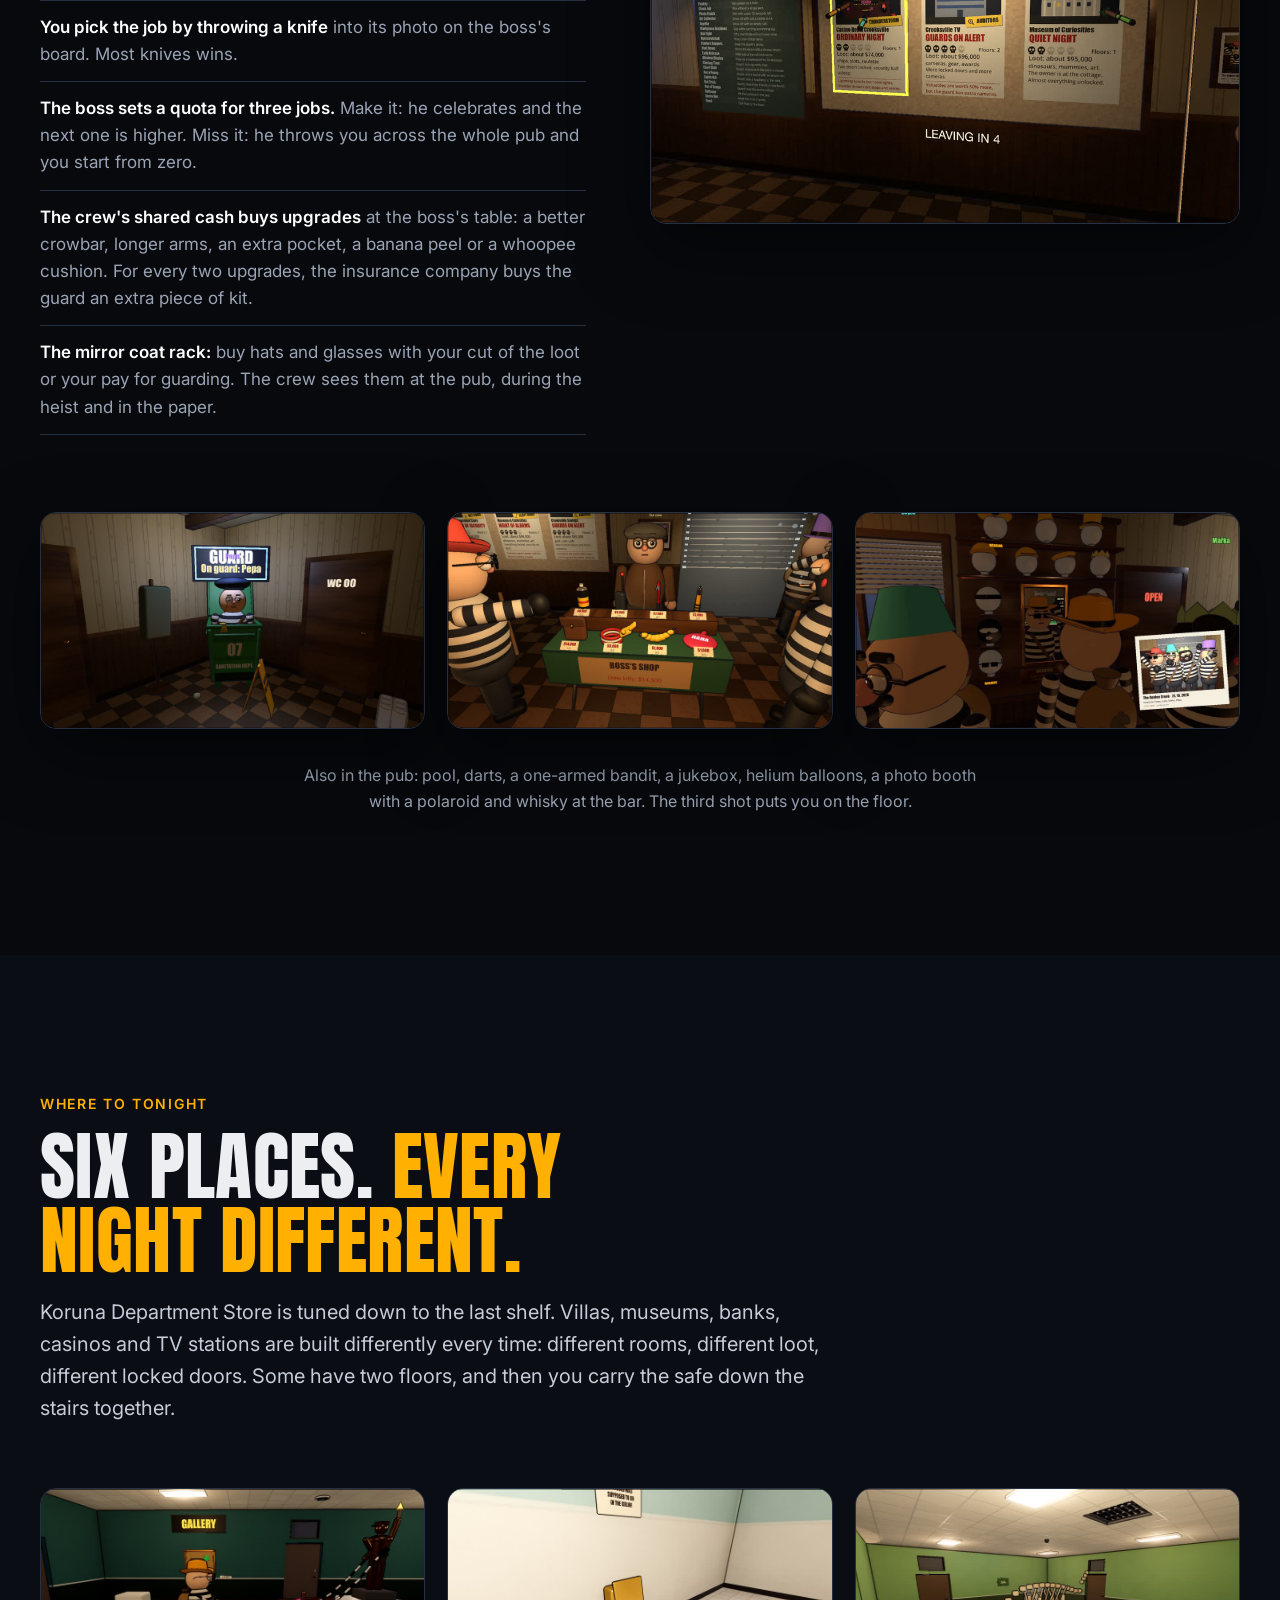
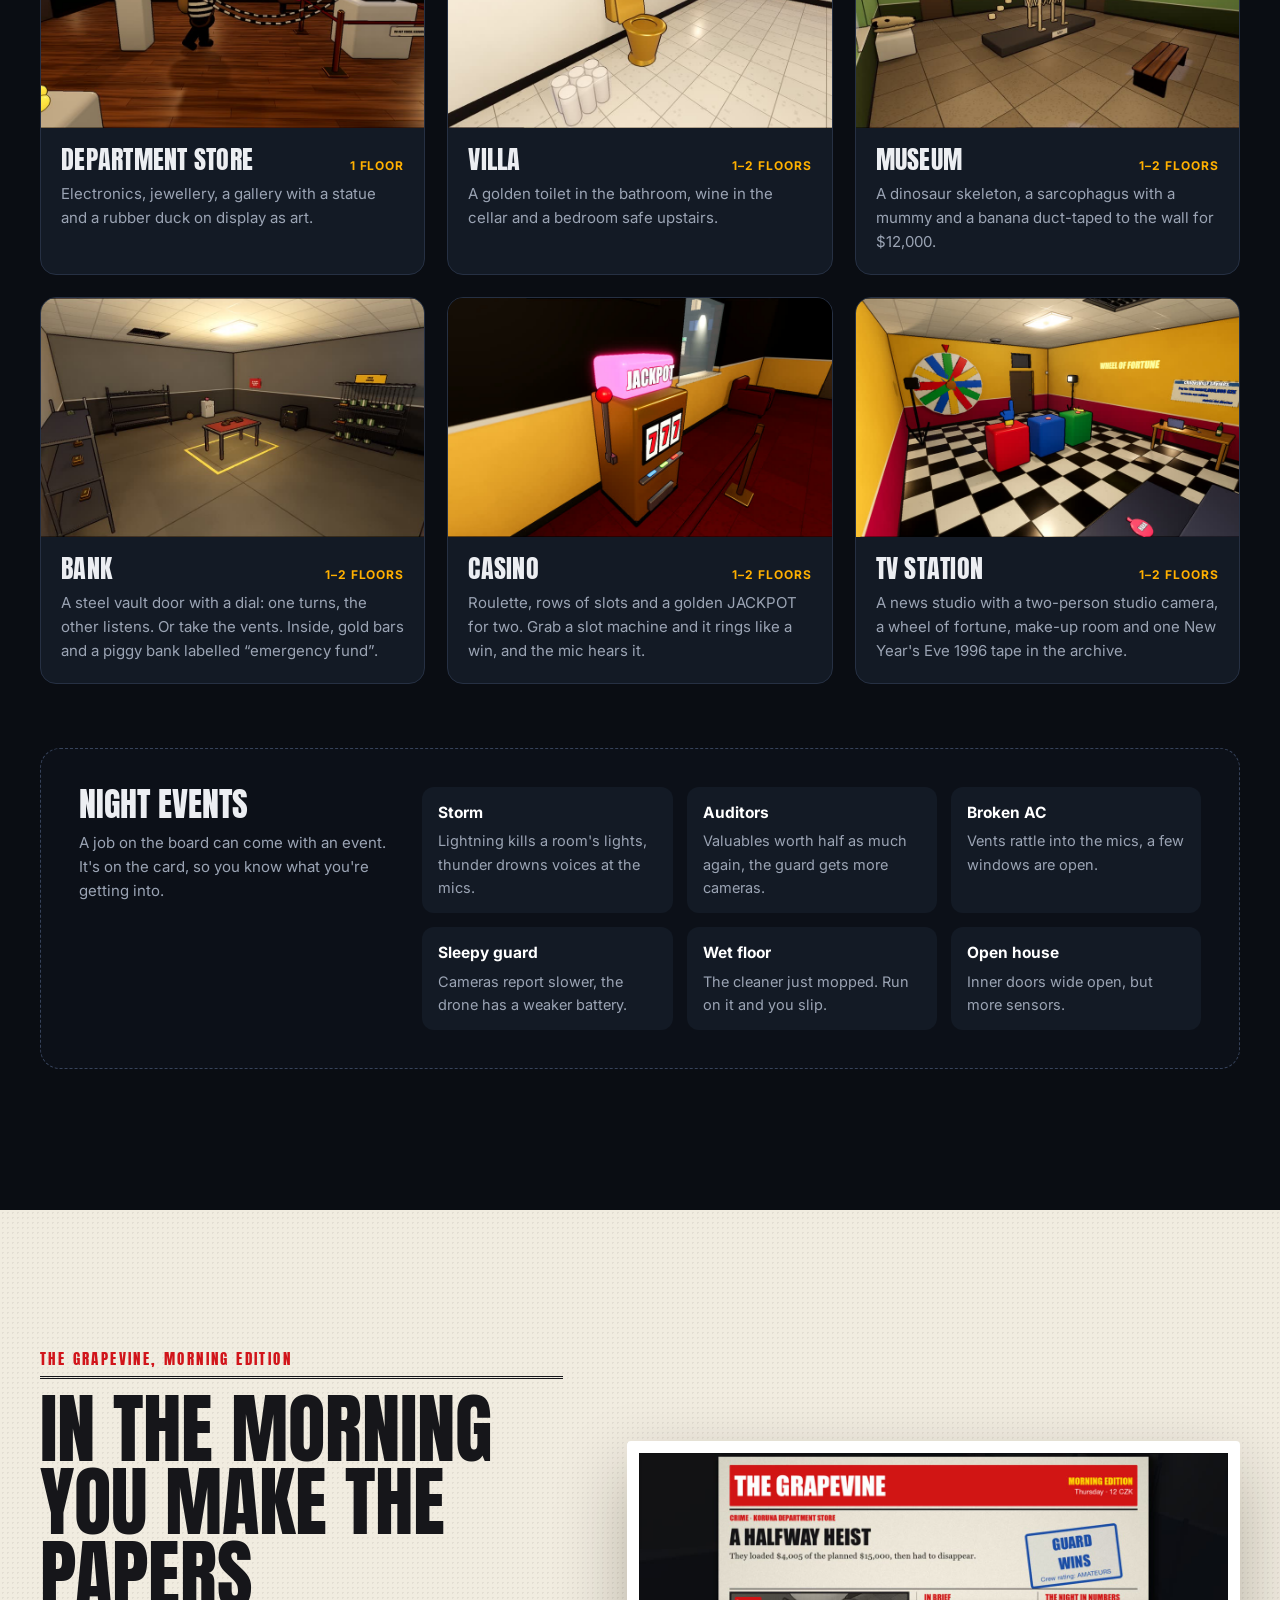
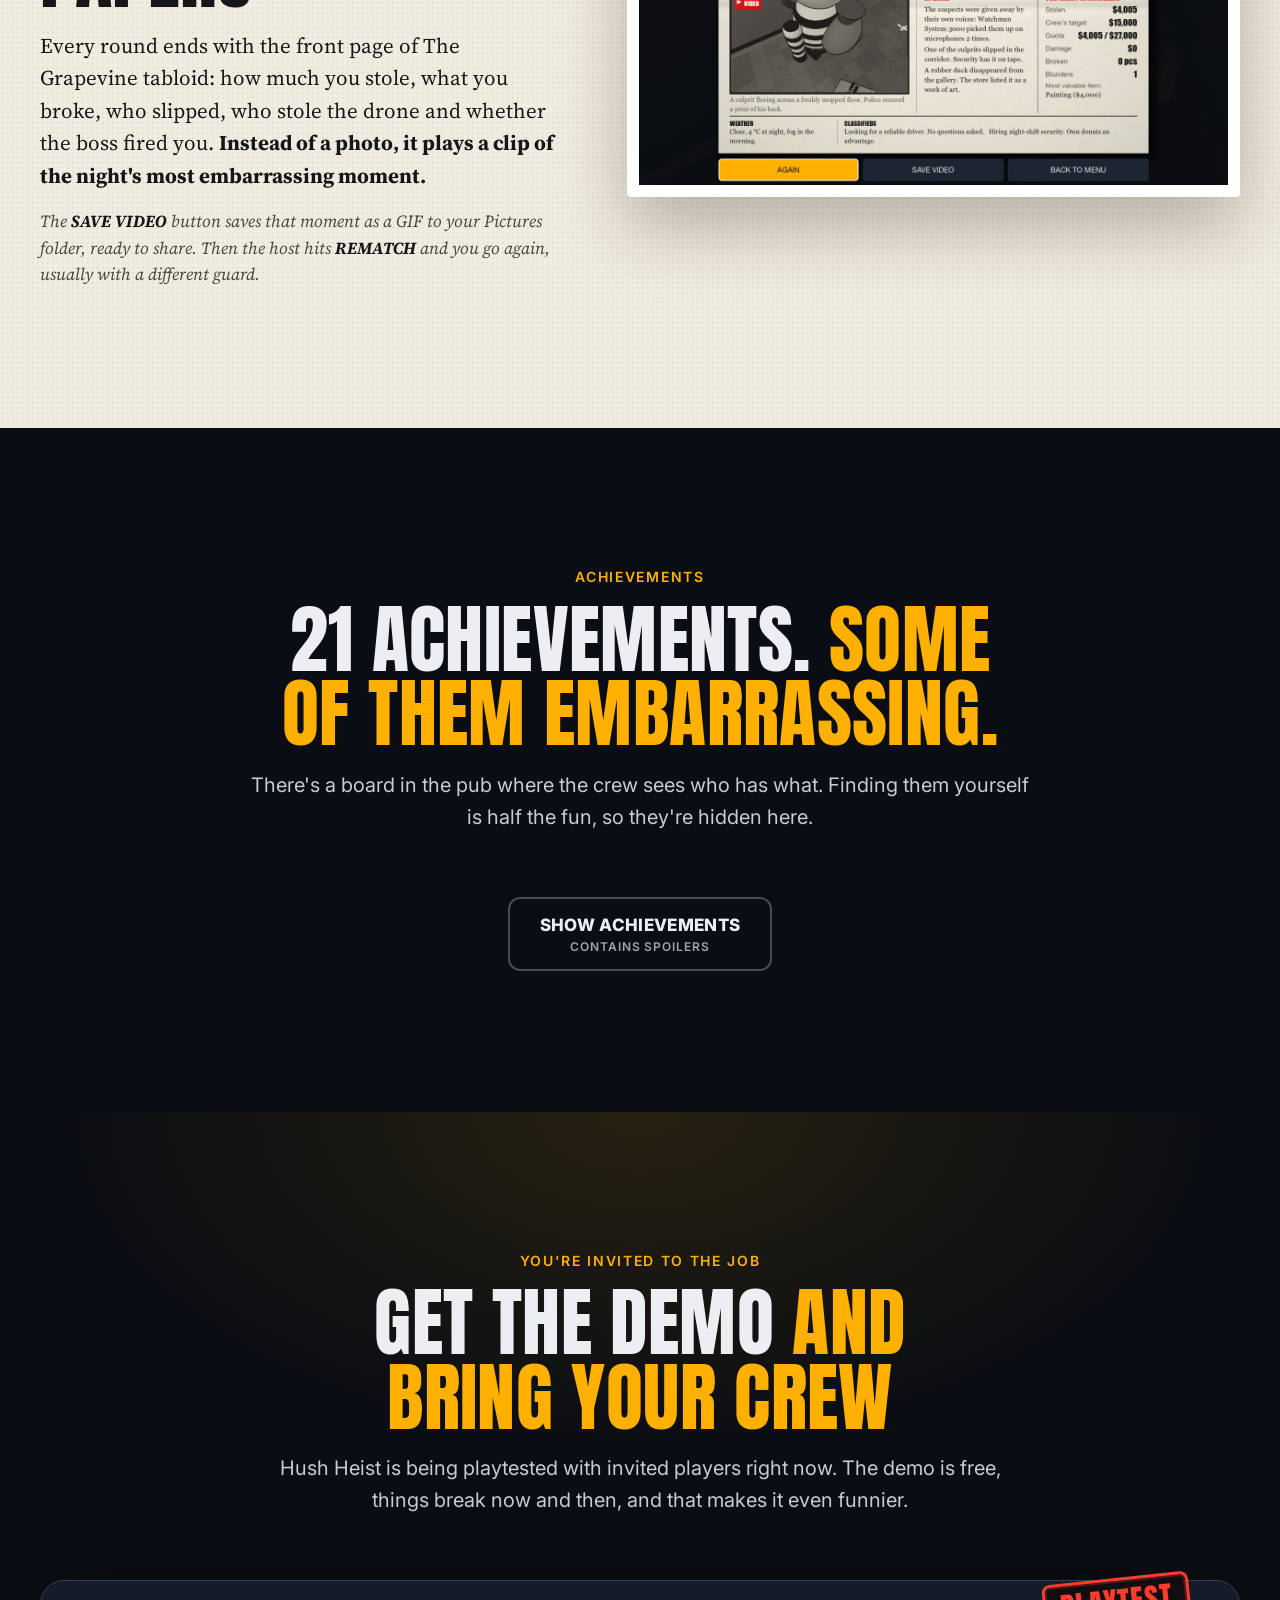
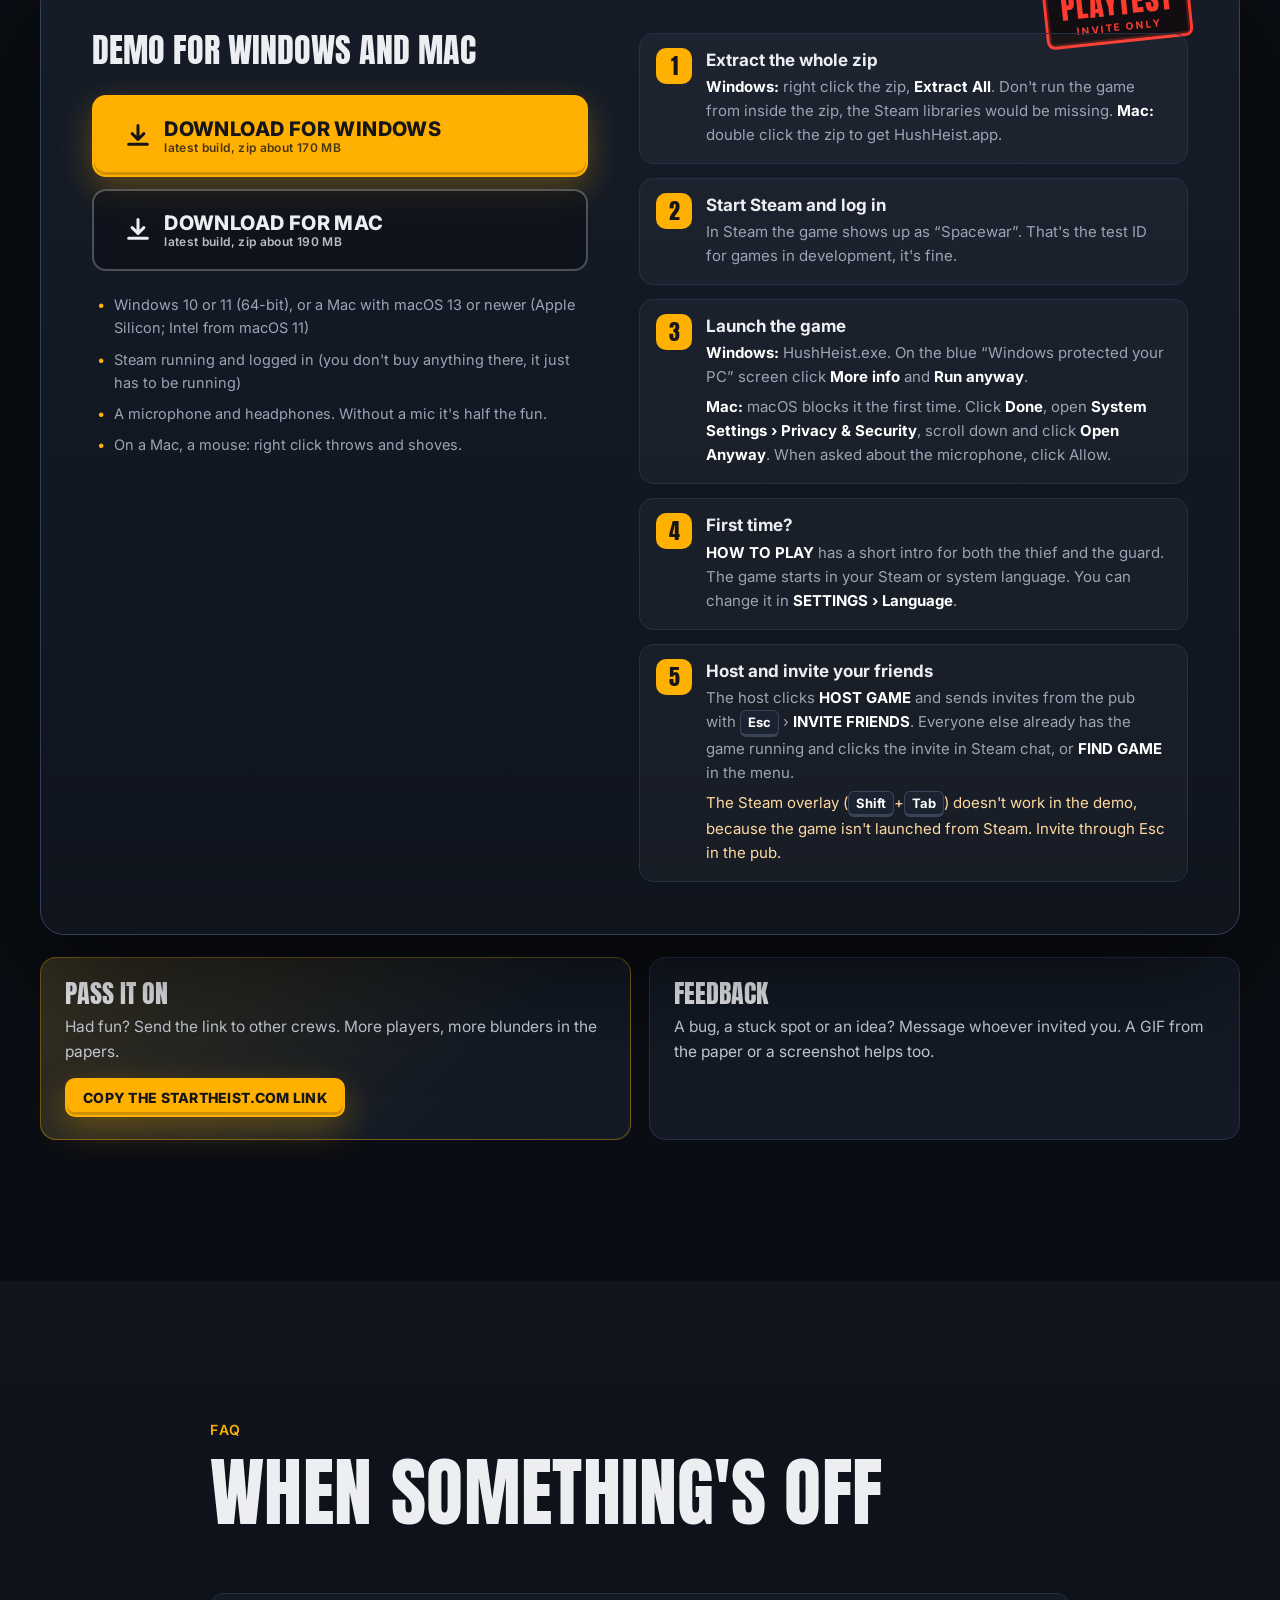
==== commit b1a36cd4: "Web: popis podle současných pravidel (2–7 hráčů, klid a pak SWAT, odjezd dodávkou, ovládání ochranky" ====
--- a/en/index.html
+++ b/en/index.html
@@ -7,7 +7,7 @@
 	<title>Hush Heist: Steal the loot. Watch your mouth.</title>
 	<!-- Interní playtest: vyhledávače stránku neindexují (sdílení odkazu funguje). Při přepnutí na coming soon smazat a vrátit Sitemap do robots.txt. -->
 	<meta name="robots" content="noindex">
-	<meta name="description" content="A co-op heist game with proximity voice chat for 1–7 players. Thieves rob a building at night while the guard watches them through cameras, microphones and a drone. Whatever you say near a mic, the guard hears too. Internal playtest: demo for Windows and Mac.">
+	<meta name="description" content="A heist party game with proximity voice chat for 2–7 players. Thieves rob a building at night while the guard (a friend or the computer) watches them through cameras, microphones and a drone. Whatever you say near a mic, the guard hears too. Internal playtest: demo for Windows and Mac.">
 	<meta name="theme-color" content="#0a0d13">
 	<link rel="icon" href="/assets/img/icon.svg" type="image/svg+xml">
 	<link rel="icon" href="/favicon.ico" sizes="48x48">
@@ -20,7 +20,7 @@
 	<meta property="og:type" content="website">
 	<meta property="og:url" content="https://startheist.com/en">
 	<meta property="og:title" content="Hush Heist: Steal the loot. Watch your mouth.">
-	<meta property="og:description" content="A co-op heist for 1–7 friends with proximity voice. Sneak in, haul the loot on rubber arms, but every word near a mic goes straight to the guard. Free demo for Windows and Mac.">
+	<meta property="og:description" content="A heist party game for 2–7 friends with proximity voice: thieves vs. the guard. Sneak in, haul the loot on rubber arms, but every word near a mic goes straight to the guard. Free demo for Windows and Mac.">
 	<meta property="og:image" content="https://startheist.com/assets/img/share.jpg">
 	<meta property="og:image:width" content="1200">
 	<meta property="og:image:height" content="630">
@@ -31,9 +31,9 @@
 	<meta property="og:site_name" content="Hush Heist">
 	<meta property="og:image:alt" content="Two thieves whisper under a ceiling microphone: “PSST! THE SAFE IS RIGHT HERE!” The guard is listening.">
 	<meta name="twitter:title" content="Hush Heist: Steal the loot. Watch your mouth.">
-	<meta name="twitter:description" content="A co-op heist for 1–7 friends with proximity voice. Sneak in, haul the loot on rubber arms, but every word near a mic goes straight to the guard. Free demo for Windows and Mac.">
+	<meta name="twitter:description" content="A heist party game for 2–7 friends with proximity voice: thieves vs. the guard. Sneak in, haul the loot on rubber arms, but every word near a mic goes straight to the guard. Free demo for Windows and Mac.">
 	<meta name="twitter:image:alt" content="Two thieves whisper under a ceiling microphone: “PSST! THE SAFE IS RIGHT HERE!” The guard is listening.">
-	<script type="application/ld+json">{"@context": "https://schema.org", "@type": "VideoGame", "name": "Hush Heist", "url": "https://startheist.com/en", "inLanguage": "en", "description": "A co-op heist for 1–7 friends with proximity voice. Sneak in, haul the loot on rubber arms, but every word near a mic goes straight to the guard. Free demo for Windows and Mac.", "image": "https://startheist.com/assets/img/share.jpg", "genre": ["Co-op", "Heist", "Party"], "gamePlatform": ["Windows", "macOS"], "operatingSystem": "Windows, macOS", "applicationCategory": "Game", "playMode": ["MultiPlayer", "CoOp"], "numberOfPlayers": {"@type": "QuantitativeValue", "minValue": 1, "maxValue": 7}}</script>
+	<script type="application/ld+json">{"@context": "https://schema.org", "@type": "VideoGame", "name": "Hush Heist", "url": "https://startheist.com/en", "inLanguage": "en", "description": "A heist party game for 2–7 friends with proximity voice: thieves vs. the guard. Sneak in, haul the loot on rubber arms, but every word near a mic goes straight to the guard. Free demo for Windows and Mac.", "image": "https://startheist.com/assets/img/share.jpg", "genre": ["Party", "Heist", "Asymmetric multiplayer"], "gamePlatform": ["Windows", "macOS"], "operatingSystem": "Windows, macOS", "applicationCategory": "Game", "playMode": ["MultiPlayer", "CoOp"], "numberOfPlayers": {"@type": "QuantitativeValue", "minValue": 2, "maxValue": 7}}</script>
 
 	<link rel="preconnect" href="https://fonts.googleapis.com">
 	<link rel="preconnect" href="https://fonts.gstatic.com" crossorigin>
@@ -118,8 +118,8 @@
 				<p class="hero__alt if-soon">The playtest demo is still available: <a href="#stahnout">Windows and Mac</a></p>
 				<p class="hero__phone">It plays on a Windows PC or a Mac. <button class="linkbtn" type="button" data-share>Send yourself the link</button> and grab the demo there.</p>
 				<dl class="specs">
-					<div><dt>Players</dt><dd>1 to 7</dd></div>
-					<div><dt>Round</dt><dd>7 minutes</dd></div>
+					<div><dt>Players</dt><dd>2 to 7</dd></div>
+					<div><dt>Round</dt><dd>calm, then 7 min until SWAT</dd></div>
 					<div><dt>Guard</dt><dd>a friend or the computer</dd></div>
 					<div><dt>Platforms</dt><dd>Windows and Mac, via Steam</dd></div>
 				</dl>
@@ -144,7 +144,7 @@
 				<div class="trio">
 					<article class="trio__card trio__card--gold reveal">
 						<h3>Thieves steal</h3>
-						<p>At night they break into a department store, villa, museum, bank, casino or TV station. They have seven minutes to get the loot into the van. Two of you, three, or the whole crew.</p>
+						<p>At night they break into a department store, villa, museum, bank, casino or TV station. They steal in peace until a camera spots them. Then SWAT is on its way and the crew has seven minutes to drive off with the loot.</p>
 					</article>
 					<article class="trio__card trio__card--blue reveal">
 						<h3>The guard watches</h3>
@@ -173,12 +173,12 @@
 						<p class="lead">Whisper in your partner's ear or yell across the whole floor. Your voice carries by distance, like in a real building. But there are mics in the ceiling, and whatever is said near them, the guard hears word for word.</p>
 						<ul class="points points--red">
 							<li><b>Walls and closed doors muffle your voice,</b> an alarm drowns it out completely.</li>
-							<li><b>Mics pick up footsteps too,</b> the crowbar, a smashed vase and heavy things being dragged. The guard sees which one is blinking on the map.</li>
-							<li><b>The radio on B</b> carries your voice to the whole crew, wherever they are.</li>
+							<li><b>Mics pick up running too,</b> the crowbar, a smashed vase and heavy things being dragged. The guard sees which one is blinking on the map.</li>
+							<li><b>The radio on B</b> carries your voice to the whole crew, wherever they are. But now and then the guard picks it up.</li>
 							<li><b>The jammer</b> floods nearby mics with static for a while. The cameras still see you.</li>
 							<li><b>Sprinting leaves you out of breath</b> and the mic hears you panting.</li>
 							<li><b>Helium from a balloon:</b> twenty seconds of cartoon voice. Everyone hears it, the guard included.</li>
-							<li><b>Got caught?</b> Yell at the guard through the cell glass. The guard answers over the PA in any room.</li>
+							<li><b>Got caught?</b> Yell at the guard through the cell glass. You hear each other, so you can try talking the guard into a bribe.</li>
 						</ul>
 					</div>
 					<figure class="ev reveal">
@@ -199,7 +199,7 @@
 					<div class="reveal">
 						<p class="eyebrow">Rubber arms and two-person carries</p>
 						<h2 class="h2">Rubber arms. <em>A safe for two.</em></h2>
-						<p class="lead">You hold loot in palms glued to its sides. Walk away from it and your arms stretch, thin out and squeak like rubber. Go too far and they snap: boing, a noise for the mics, and a few seconds of arms flopping on the floor.</p>
+						<p class="lead">You hold loot in palms glued to its sides. Walk away from it and your arms stretch, thin out and squeak like rubber. Go too far and they snap. The mics hear the slap, and your arms flop on the floor for a few seconds.</p>
 						<ul class="points">
 							<li><b>Statue, safe, golden JACKPOT machine:</b> you can't budge them alone. Two of you can, until everyone pulls a different way.</li>
 							<li><b>A TV goes faster with two</b> and every extra carrier helps.</li>
@@ -271,7 +271,7 @@
 						<p class="eyebrow eyebrow--blue">The guard</p>
 						<h2 class="h2">Cameras, mics <em class="blue">and a taser drone</em></h2>
 						<p class="lead">One player guards from an office they can't leave. During the day they get ninety seconds to place cameras, mics and motion sensors on the map. At night they watch the screens, listen and strike.</p>
-						<p class="lead" style="margin-top:14px">The guard wins when every thief is in the cell or time runs out.</p>
+						<p class="lead" style="margin-top:14px">The guard wins by locking every thief in the cell, or if the crew doesn't get away with the target amount.</p>
 					</div>
 					<figure class="ev reveal">
 						<div class="ev__frame">
@@ -282,11 +282,11 @@
 				<div class="kit">
 					<article class="kit__item reveal">
 						<h3>Cameras and sensors</h3>
-						<p>A camera that sees a thief for more than a moment raises the alarm. A sensor reports anyone who isn't sneaking.</p>
+						<p>A camera that sees a thief for more than a moment raises the alarm and calls SWAT. A sensor reports anyone who isn't sneaking.</p>
 					</article>
 					<article class="kit__item reveal">
 						<h3>Microphones</h3>
-						<p>They hear voices, footsteps and crashes. The one where something is happening blinks on the map.</p>
+						<p>They hear voices, running and crashes. The one where something is happening blinks on the map.</p>
 					</article>
 					<article class="kit__item reveal">
 						<h3>Locks and alarm</h3>
@@ -313,7 +313,7 @@
 						<ul class="points">
 							<li><b>In the dark</b> a camera only spots you up close. But you can't see the loot.</li>
 							<li><b>Headlamp on L</b> lights the way. Your partners, the cameras and the drone all see its beam.</li>
-							<li><b>In a storm</b> lightning kills the lights by itself and thunder drowns out footsteps and voices at the mics.</li>
+							<li><b>In a storm</b> lightning kills the lights too, and thunder drowns out noise and voices at the mics.</li>
 						</ul>
 					</div>
 					<figure class="ev reveal">
@@ -381,7 +381,7 @@
 							<li><b>You pick the job by throwing a knife</b> into its photo on the boss's board. Most knives wins.</li>
 							<li><b>The boss sets a quota for three jobs.</b> Make it: he celebrates and the next one is higher. Miss it: he throws you across the whole pub and you start from zero.</li>
 							<li><b>The crew's shared cash buys upgrades</b> at the boss's table: a better crowbar, longer arms, an extra pocket, a banana peel or a whoopee cushion. For every two upgrades, the insurance company buys the guard an extra piece of kit.</li>
-							<li><b>The mirror coat rack:</b> hats and glasses unlocked with stolen money (for the guard, with guarded money). The crew sees them at the pub, during the heist and in the paper.</li>
+							<li><b>The mirror coat rack:</b> buy hats and glasses with your cut of the loot or your pay for guarding. The crew sees them at the pub, during the heist and in the paper.</li>
 						</ul>
 					</div>
 					<figure class="ev reveal">
@@ -401,7 +401,7 @@
 						<div class="ev__frame"><img src="/assets/img/sm/pub_wardrobe.jpg" alt="A thief in a cowboy hat and sunglasses at the coat rack with a mirror" loading="lazy" width="960" height="540"></div>
 					</figure>
 				</div>
-				<p class="aside reveal">Also in the pub: pool, darts, a one-armed bandit, a jukebox, helium balloons, a photo booth with a polaroid and whisky, the third shot puts you on the floor.</p>
+				<p class="aside reveal">Also in the pub: pool, darts, a one-armed bandit, a jukebox, helium balloons, a photo booth with a polaroid and whisky at the bar. The third shot puts you on the floor.</p>
 			</div>
 		</section>
 
@@ -439,7 +439,7 @@
 						<img src="/assets/img/sm/map_bank.jpg" alt="Bank vault with gold bars and a cage of cash" loading="lazy" width="960" height="540">
 						<div class="place__body">
 							<h3>Bank <span>1–2 floors</span></h3>
-							<p>A steel vault door: crowbar or the vents. Inside, gold bars and a piggy bank labelled “emergency fund”.</p>
+							<p>A steel vault door with a dial: one turns, the other listens. Or take the vents. Inside, gold bars and a piggy bank labelled “emergency fund”.</p>
 						</div>
 					</article>
 					<article class="place reveal">
@@ -468,7 +468,7 @@
 						<li><b>Broken AC</b>Vents rattle into the mics, a few windows are open.</li>
 						<li><b>Sleepy guard</b>Cameras report slower, the drone has a weaker battery.</li>
 						<li><b>Wet floor</b>The cleaner just mopped. Run on it and you slip.</li>
-						<li><b>Open house</b>Everything unlocked, but more sensors.</li>
+						<li><b>Open house</b>Inner doors wide open, but more sensors.</li>
 					</ul>
 				</div>
 			</div>
@@ -578,7 +578,7 @@
 						</li>
 						<li>
 							<h3>First time?</h3>
-							<p><b>HOW TO PLAY</b> has a short intro for both the thief and the guard. The game is in English, Czech is in <b>SETTINGS › Language / Jazyk</b>.</p>
+							<p><b>HOW TO PLAY</b> has a short intro for both the thief and the guard. The game starts in your Steam or system language. You can change it in <b>SETTINGS › Language</b>.</p>
 						</li>
 						<li>
 							<h3>Host and invite your friends</h3>
@@ -612,7 +612,7 @@
 				<div class="faq reveal">
 					<details>
 						<summary>How many of us do we need?</summary>
-						<p>Just one. Alone you play a thief against the computer (<b>TRAINING</b>). With two, you can both steal while the computer guards, or one of you guards. It plays best with three thieves and one guard, up to seven players.</p>
+						<p>It plays from two: either you both steal while the computer guards, or one of you guards. Alone, <b>TRAINING</b> lets you play a thief against the computer or go through the guided intro. It plays best with three thieves and one guard, up to seven players.</p>
 					</details>
 					<details>
 						<summary>My friend clicked the invite and Steam wants to install Spacewar</summary>
@@ -624,7 +624,7 @@
 					</details>
 					<details>
 						<summary>My friends can't hear me</summary>
-						<p>On Windows open Settings, Privacy, Microphone and allow desktop apps. On a Mac open System Settings, Privacy &amp; Security, Microphone and turn on Hush Heist and Steam. In the game, pick the right mic in <b>SETTINGS › MICROPHONE</b> and click <b>TEST</b>. Someone too loud? Esc and <b>PLAYER VOICES</b> sets each person's volume.</p>
+						<p>On Windows open Settings, Privacy, Microphone and allow desktop apps. On a Mac open System Settings, Privacy &amp; Security, Microphone and turn on Hush Heist and Steam. Over Steam, the mic is chosen in Steam (Settings › Voice); on a local network, in the game under <b>SETTINGS › MICROPHONE</b>. That's also where the <b>TEST</b> button is: it records you and plays it right back. Someone too loud? Esc and <b>PLAYER VOICES</b> sets each person's volume.</p>
 					</details>
 					<details>
 						<summary>What if the host's game crashes?</summary>
@@ -632,7 +632,7 @@
 					</details>
 					<details>
 						<summary>The game is laggy</summary>
-						<p>Esc, <b>SETTINGS</b>, <b>DISPLAY &amp; MOUSE</b> and set graphics to <b>LOW</b>. Fullscreen is F11, on a Mac Option+Enter.</p>
+						<p>Esc, <b>SETTINGS</b>, <b>DISPLAY &amp; MOUSE</b> and set graphics to <b>LOW</b>, or <b>VERY LOW</b>. Fullscreen is F11, on a Mac Option+Enter.</p>
 					</details>
 					<details>
 						<summary>Where are the photo booth pictures and newspaper GIFs?</summary>
@@ -674,24 +674,26 @@
 						<div class="key"><span><kbd>B</kbd></span>radio to the whole crew</div>
 						<div class="key"><span><kbd>T</kbd><kbd>G</kbd><kbd>X</kbd><kbd>F</kbd></span>wave, point, shush, dance</div>
 						<div class="key"><span><kbd>V</kbd></span>talk (with push-to-talk on)</div>
+						<div class="key"><span><kbd>Enter</kbd></span>type in chat (your character mumbles it)</div>
 						<div class="key"><span><kbd>H</kbd></span>all controls</div>
 						<div class="key"><span><kbd>Esc</kbd></span>menu and settings</div>
 					</div>
 					<div class="keys" role="tabpanel" id="keys-guard" aria-labelledby="tab-guard" hidden>
 						<div class="key"><span><kbd>W</kbd><kbd>A</kbd><kbd>S</kbd><kbd>D</kbd></span>walk around the office</div>
 						<div class="key"><span><kbd>E</kbd></span>computer, drone goggles, buttons</div>
+						<div class="key"><span><kbd>Click</kbd></span>select a room, click a door to lock it</div>
 						<div class="key"><span><kbd>Tab</kbd></span>cameras / map</div>
-						<div class="key"><span><kbd>Q</kbd></span>next camera page</div>
 						<div class="key"><span><kbd>Space</kbd></span>enlarge camera</div>
 						<div class="key"><span><kbd>R</kbd></span>show the last alert</div>
-						<div class="key"><span><kbd>F</kbd></span>lock the alert room</div>
-						<div class="key"><span><kbd>G</kbd></span>alarm in the alert room</div>
-						<div class="key"><span><kbd>L</kbd></span>lights out in the alert room</div>
+						<div class="key"><span><kbd>F</kbd></span>lock the selected room</div>
+						<div class="key"><span><kbd>G</kbd></span>alarm in the selected room</div>
+						<div class="key"><span><kbd>L</kbd></span>lights out in the selected room</div>
+						<div class="key"><span><kbd>T</kbd></span>hold: PA (in the drone, talk through it)</div>
 						<div class="key"><span><kbd>LMB</kbd></span>in the drone: taser</div>
+						<div class="key"><span><kbd>RMB</kbd><kbd>Q</kbd></span>in the drone: pepper spray, slippery puddle</div>
 						<div class="key"><span><kbd>Space</kbd><kbd>C</kbd></span>in the drone: up and down</div>
 						<div class="key"><span><kbd>E</kbd><kbd>Esc</kbd></span>back to your body</div>
-						<div class="key"><span><kbd>Click</kbd></span>on the map: lock, alarm, bulb</div>
-						<div class="key"><span><kbd>RMB</kbd><kbd>T</kbd></span>pick a room, hold T: PA</div>
+						<div class="key"><span><kbd>Y</kbd><kbd>N</kbd></span>take or refuse a bribe</div>
 						<div class="key"><span><kbd>H</kbd></span>all controls</div>
 					</div>
 					<div class="keys" role="tabpanel" id="keys-pub" aria-labelledby="tab-pub" hidden>
@@ -701,9 +703,9 @@
 						<div class="key"><span><kbd>E</kbd></span>into the bin (you'll guard)</div>
 						<div class="key"><span><kbd>Space</kbd></span>out of the bin</div>
 						<div class="key"><span><kbd>E</kbd></span>at the boss's table: buy with crew cash</div>
-						<div class="key"><span><kbd>E</kbd></span>at the rules board: intro to the game</div>
+						<div class="key"><span><kbd>E</kbd></span>at the rules board (in training): guided intro</div>
 						<div class="key"><span><kbd>E</kbd></span>at the camera: crew photo</div>
-						<div class="key"><span><kbd>E</kbd></span>at the coat rack: put on a hat or glasses</div>
+						<div class="key"><span><kbd>E</kbd></span>at the coat rack: buy and put on a hat or glasses</div>
 						<div class="key"><span><kbd>E</kbd></span>shot, cigarette, slots, jukebox</div>
 						<div class="key"><span><kbd>Hold E</kbd></span>at the pool table: cue shot</div>
 						<div class="key"><span><kbd>E</kbd></span>at a balloon: inhale helium</div>
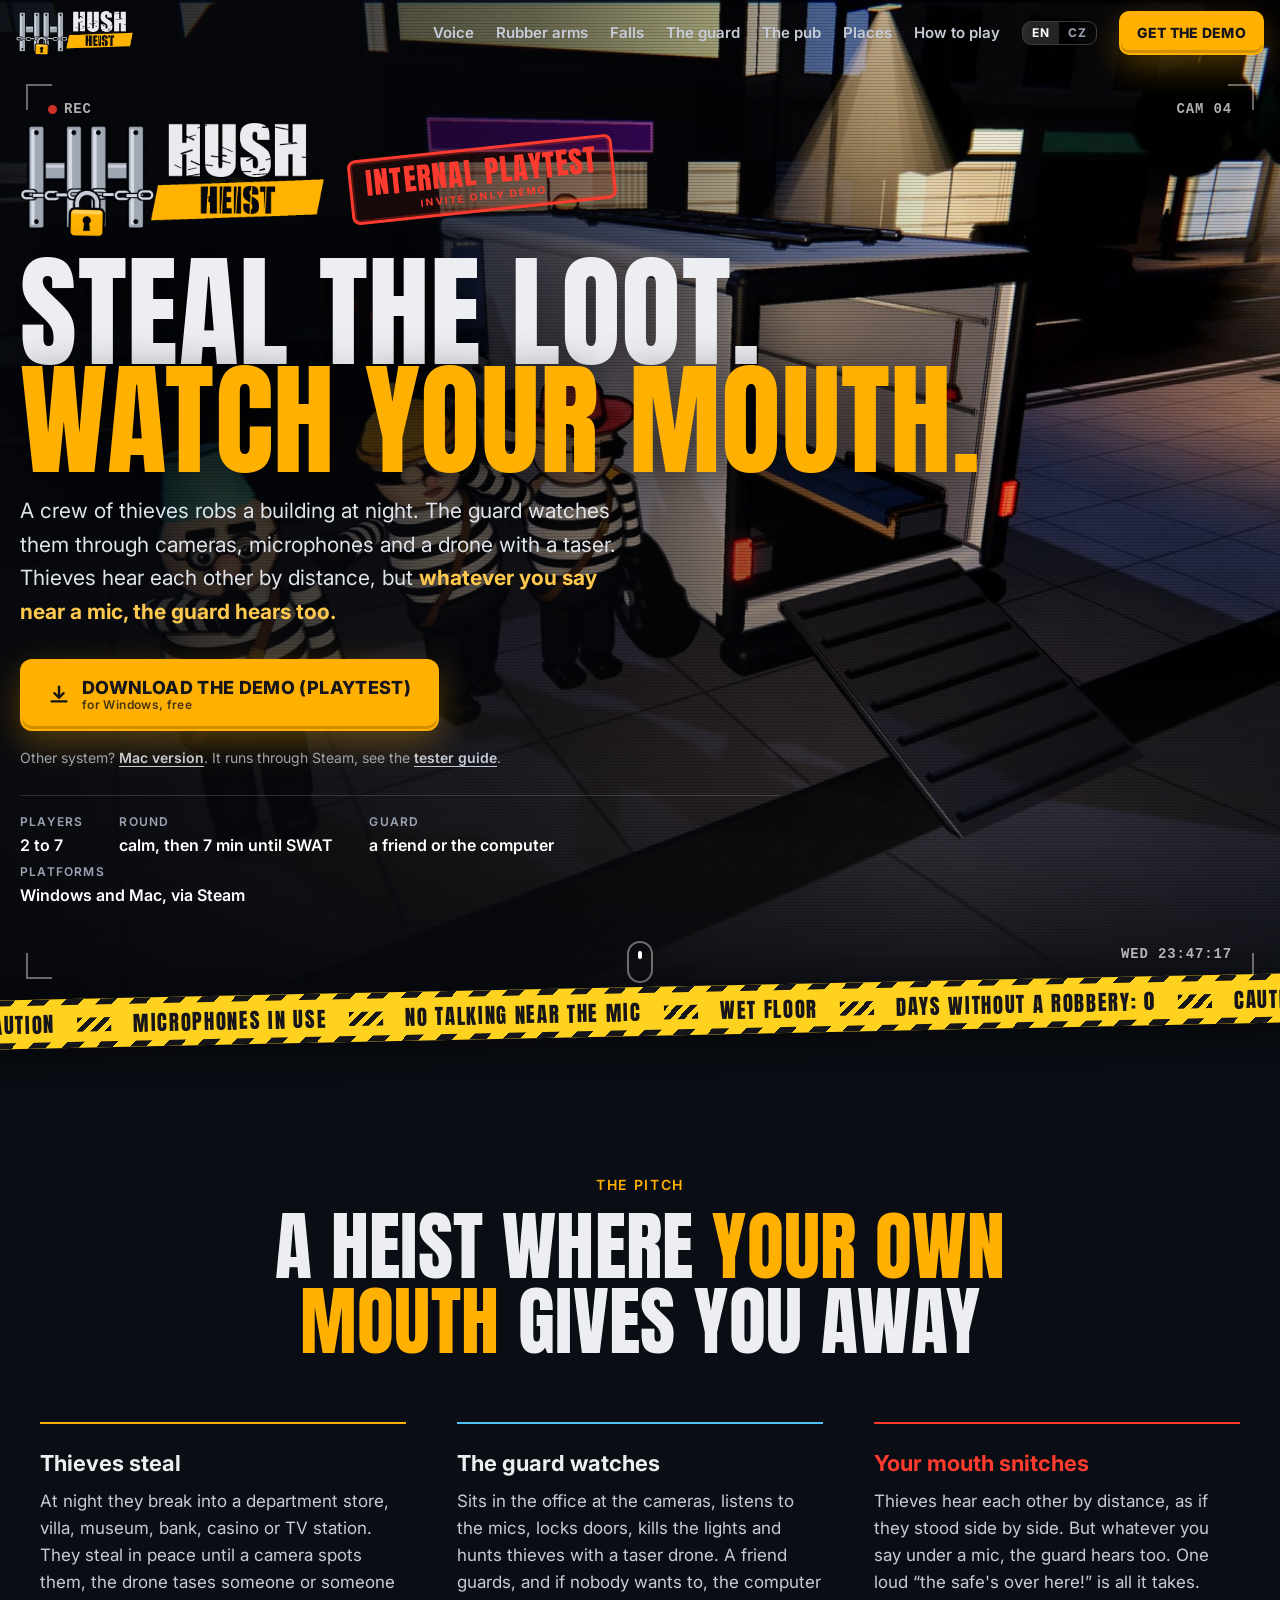
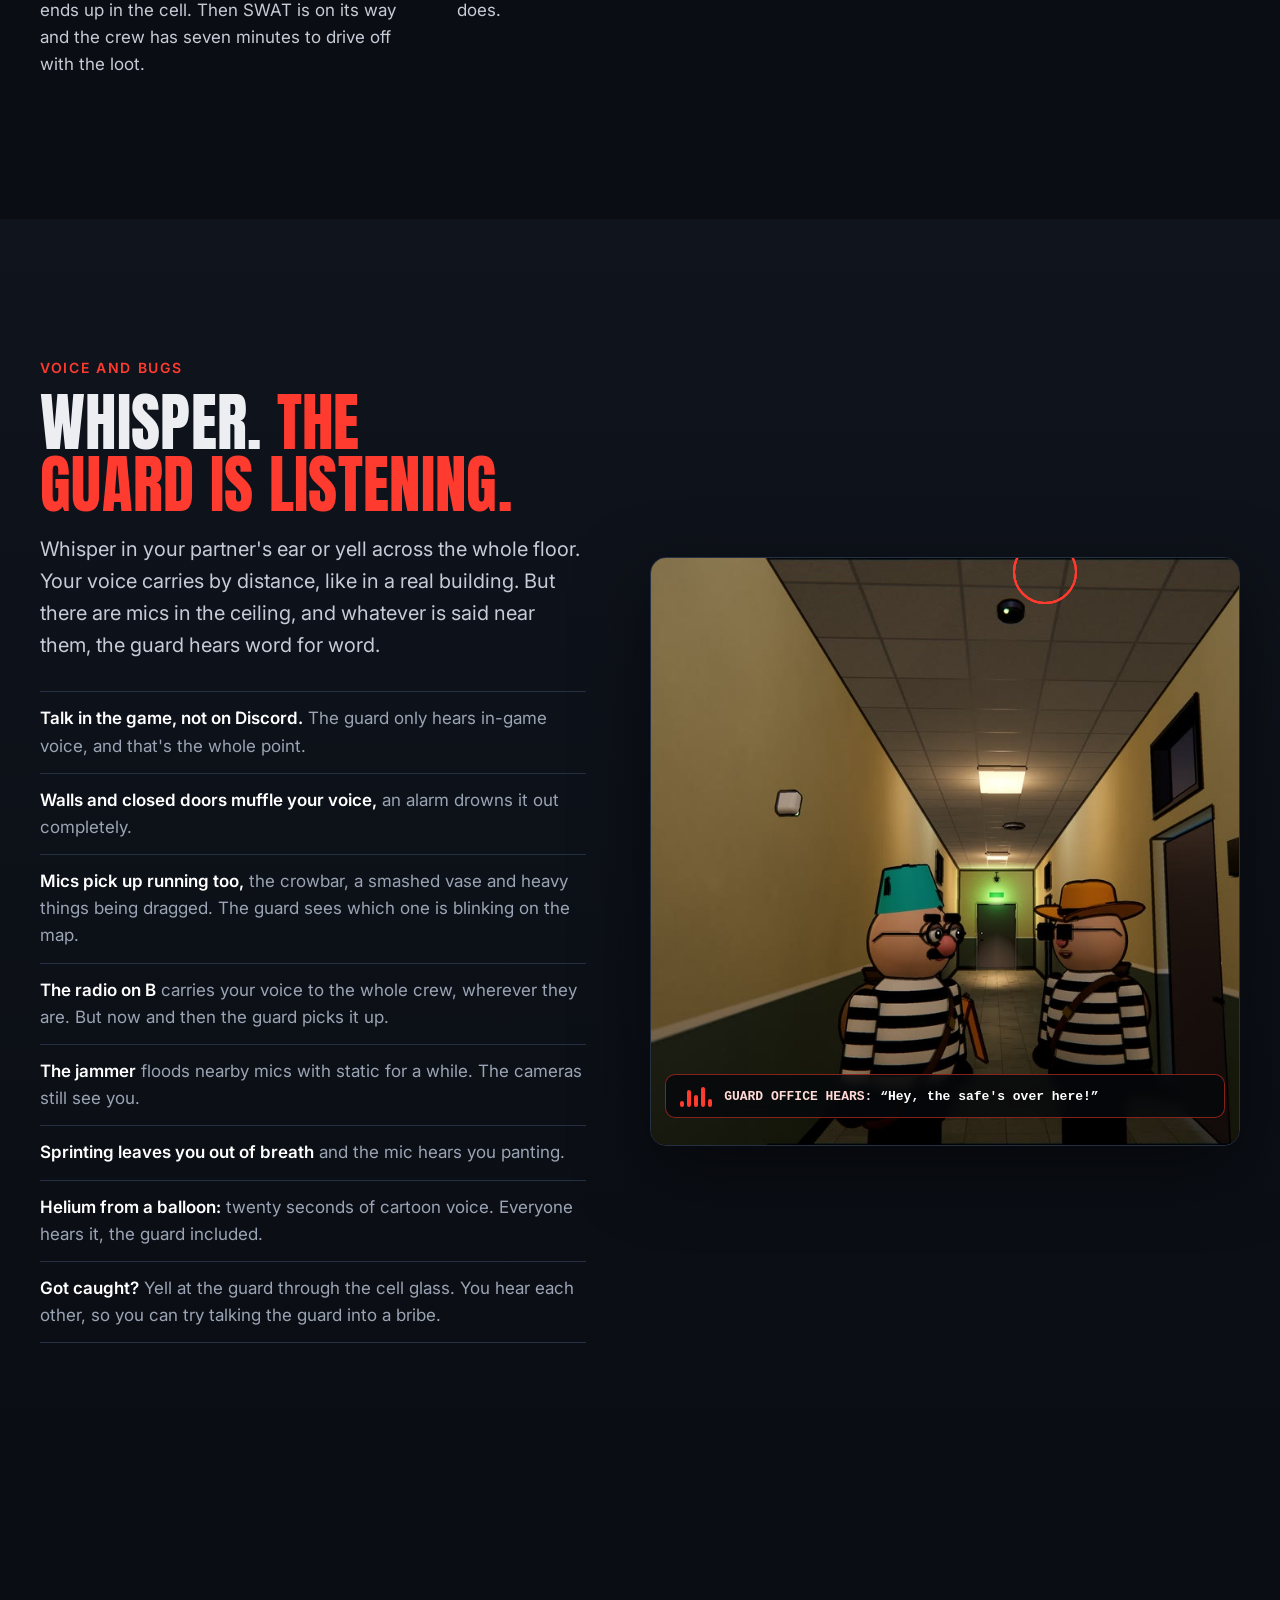
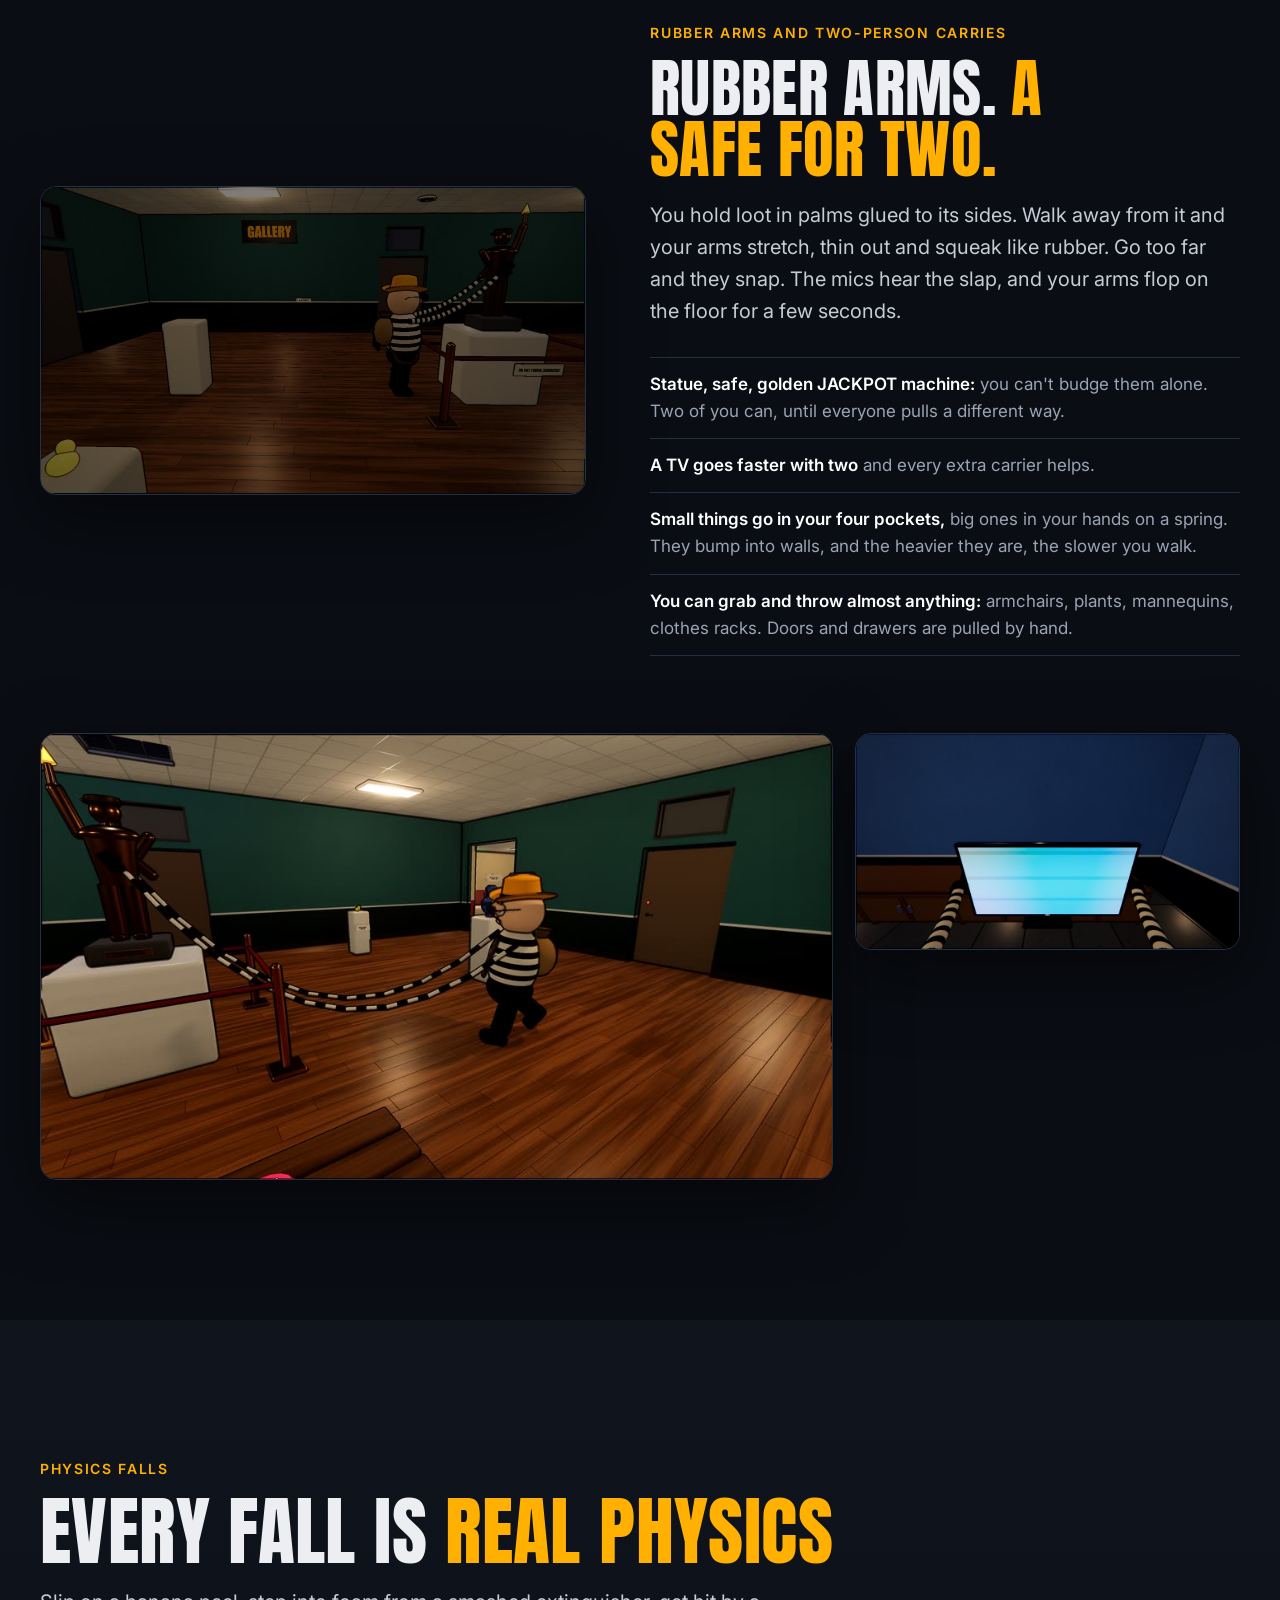
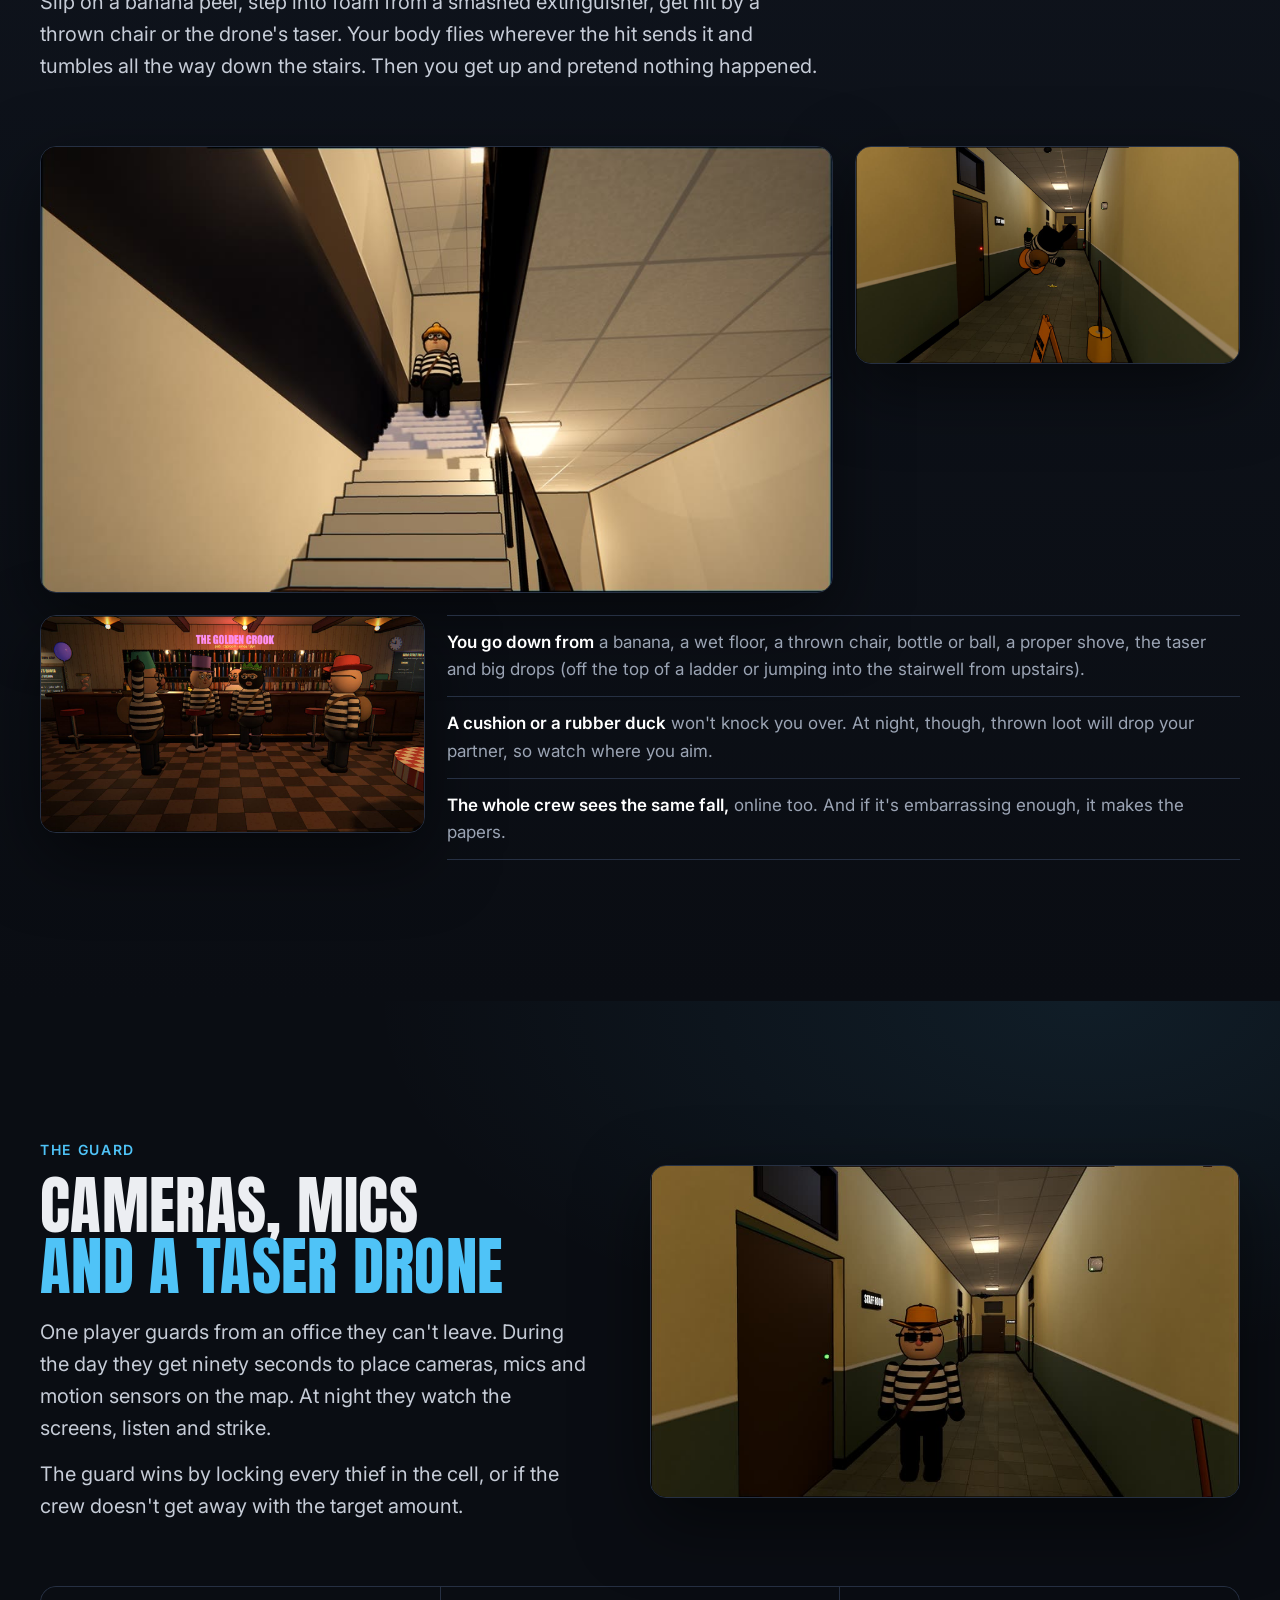
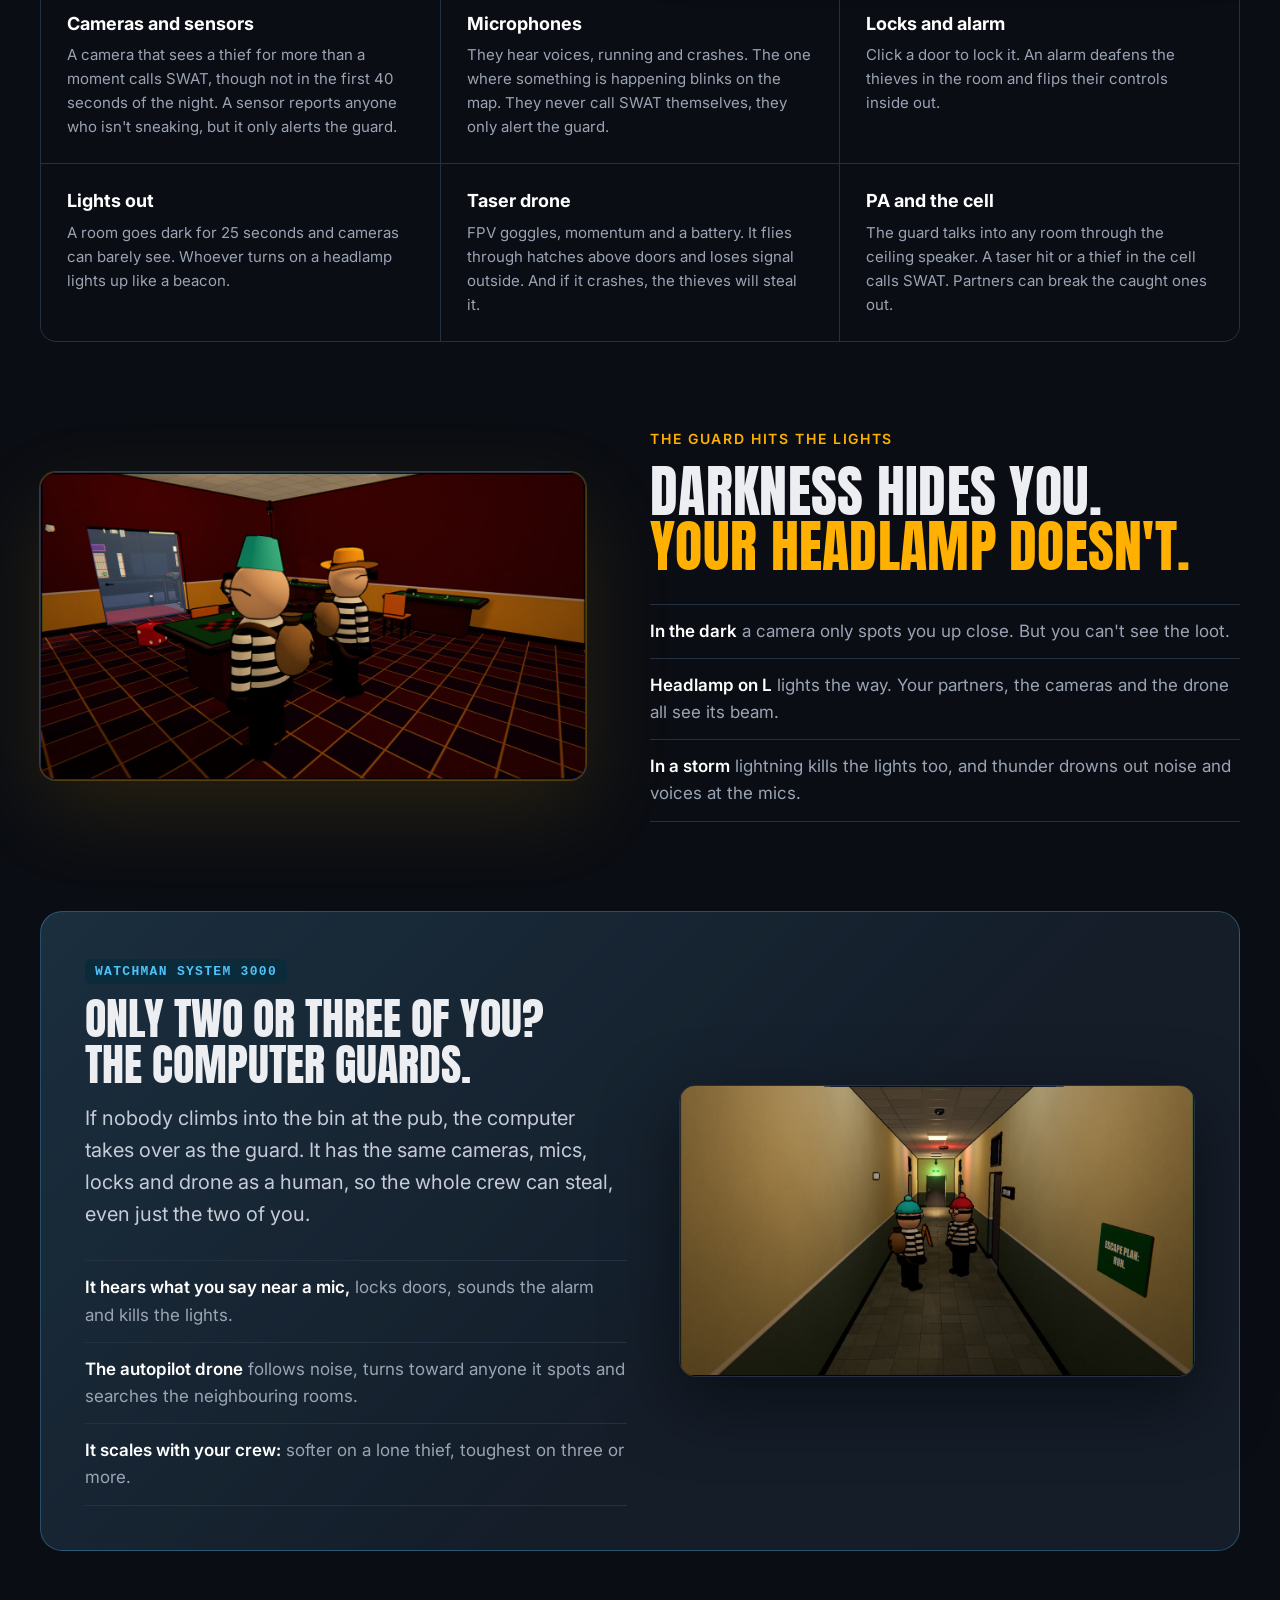
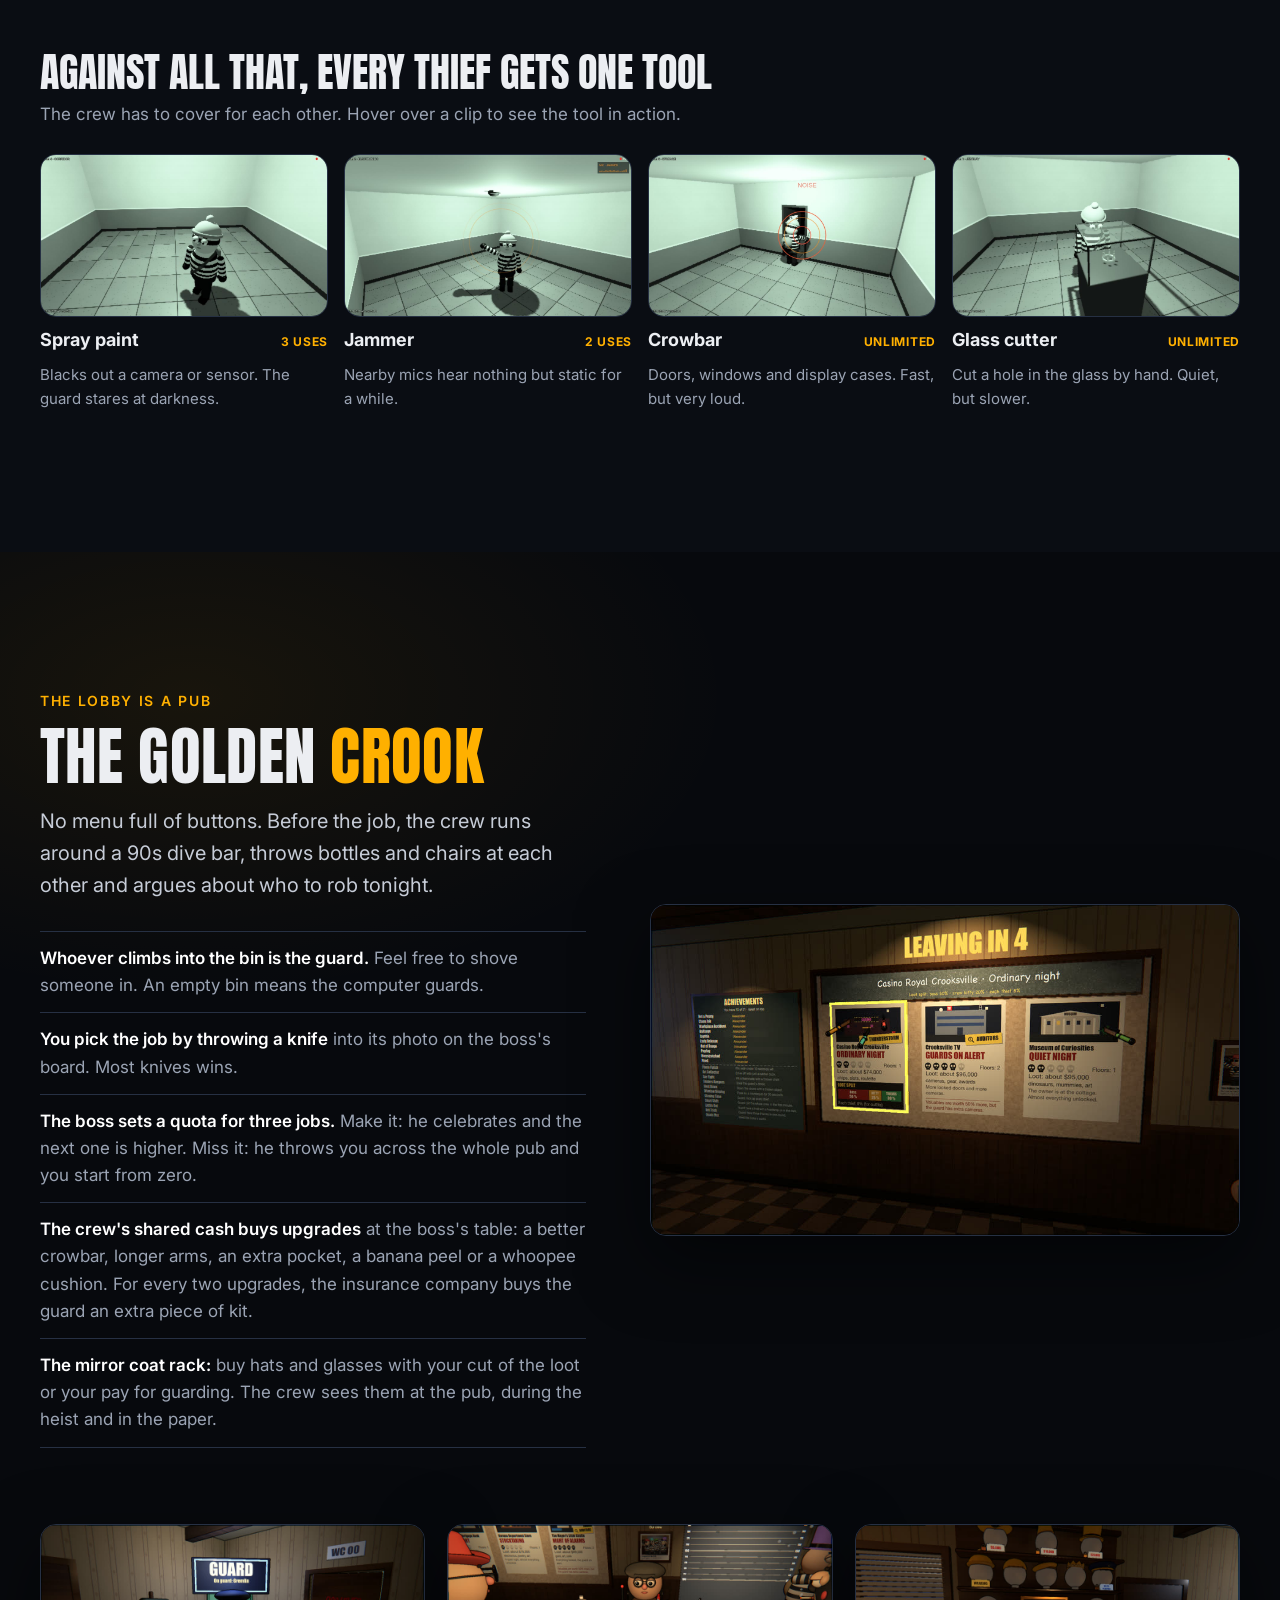
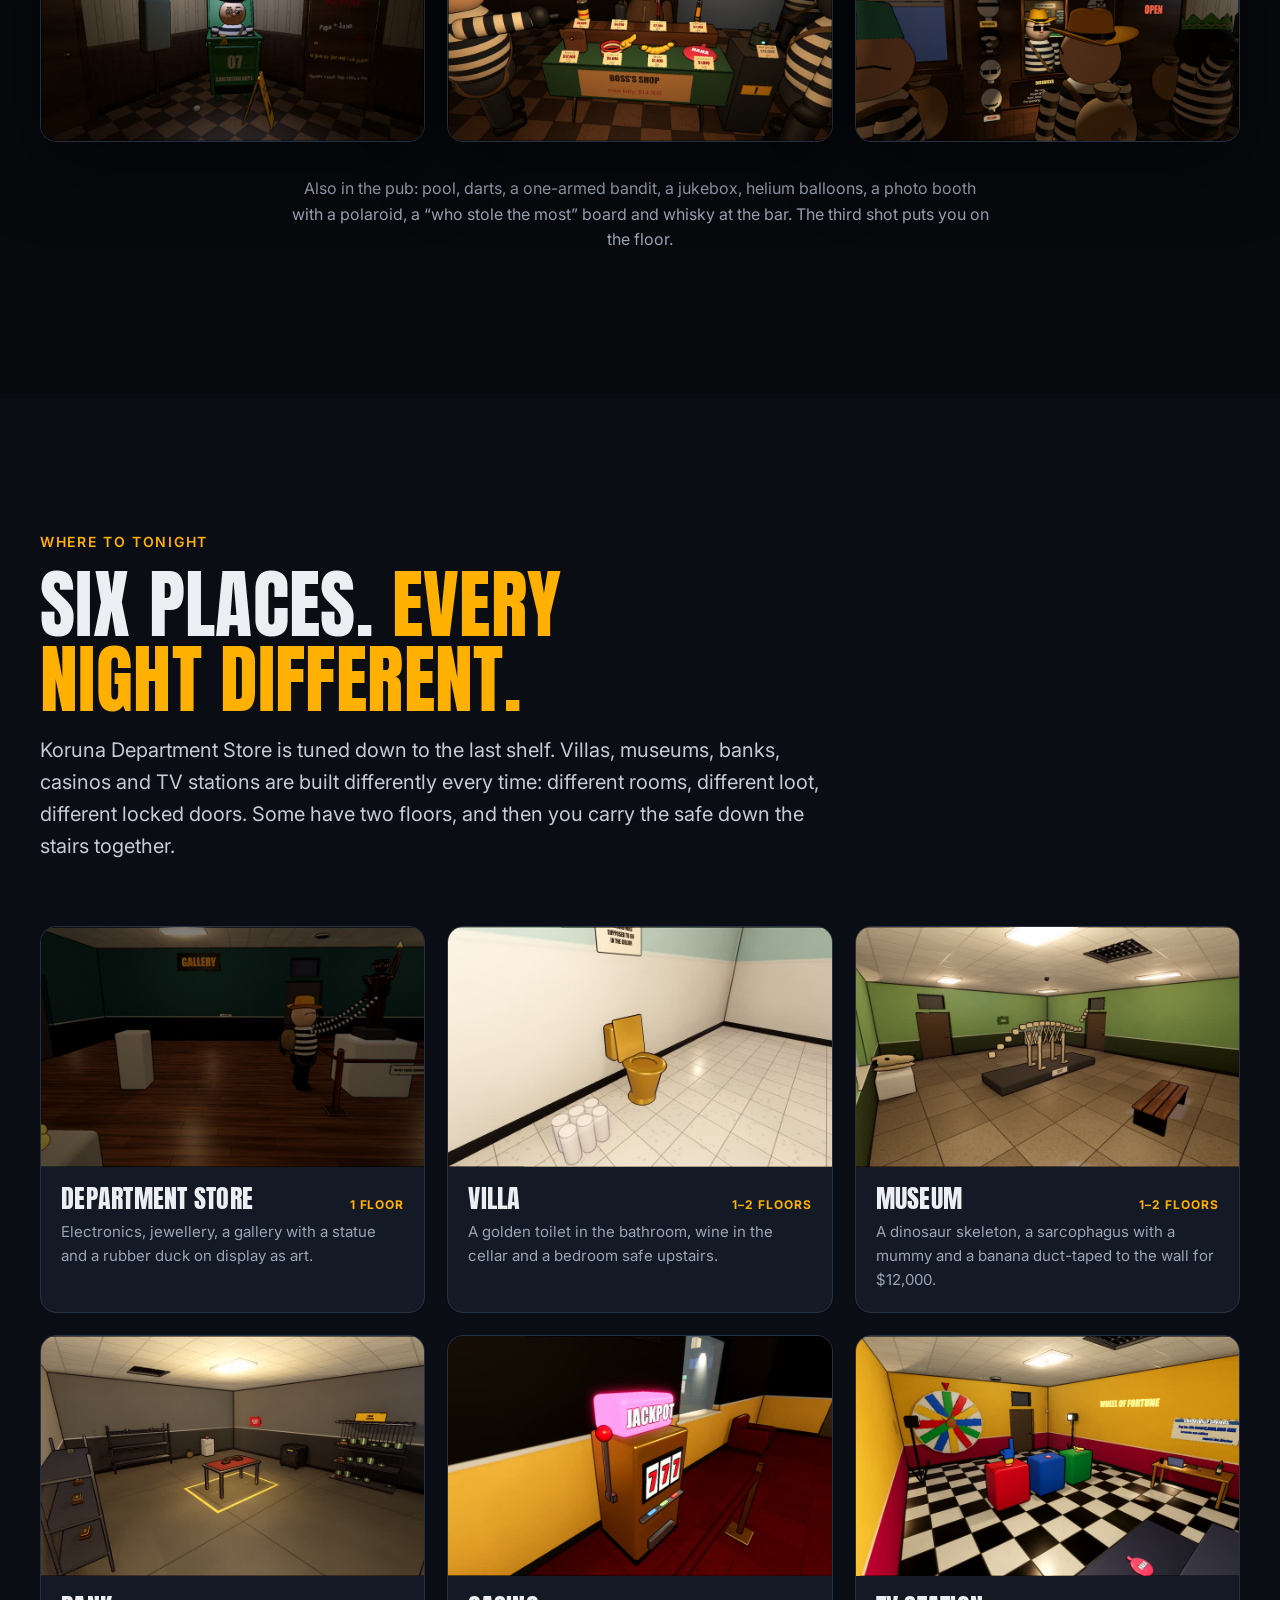
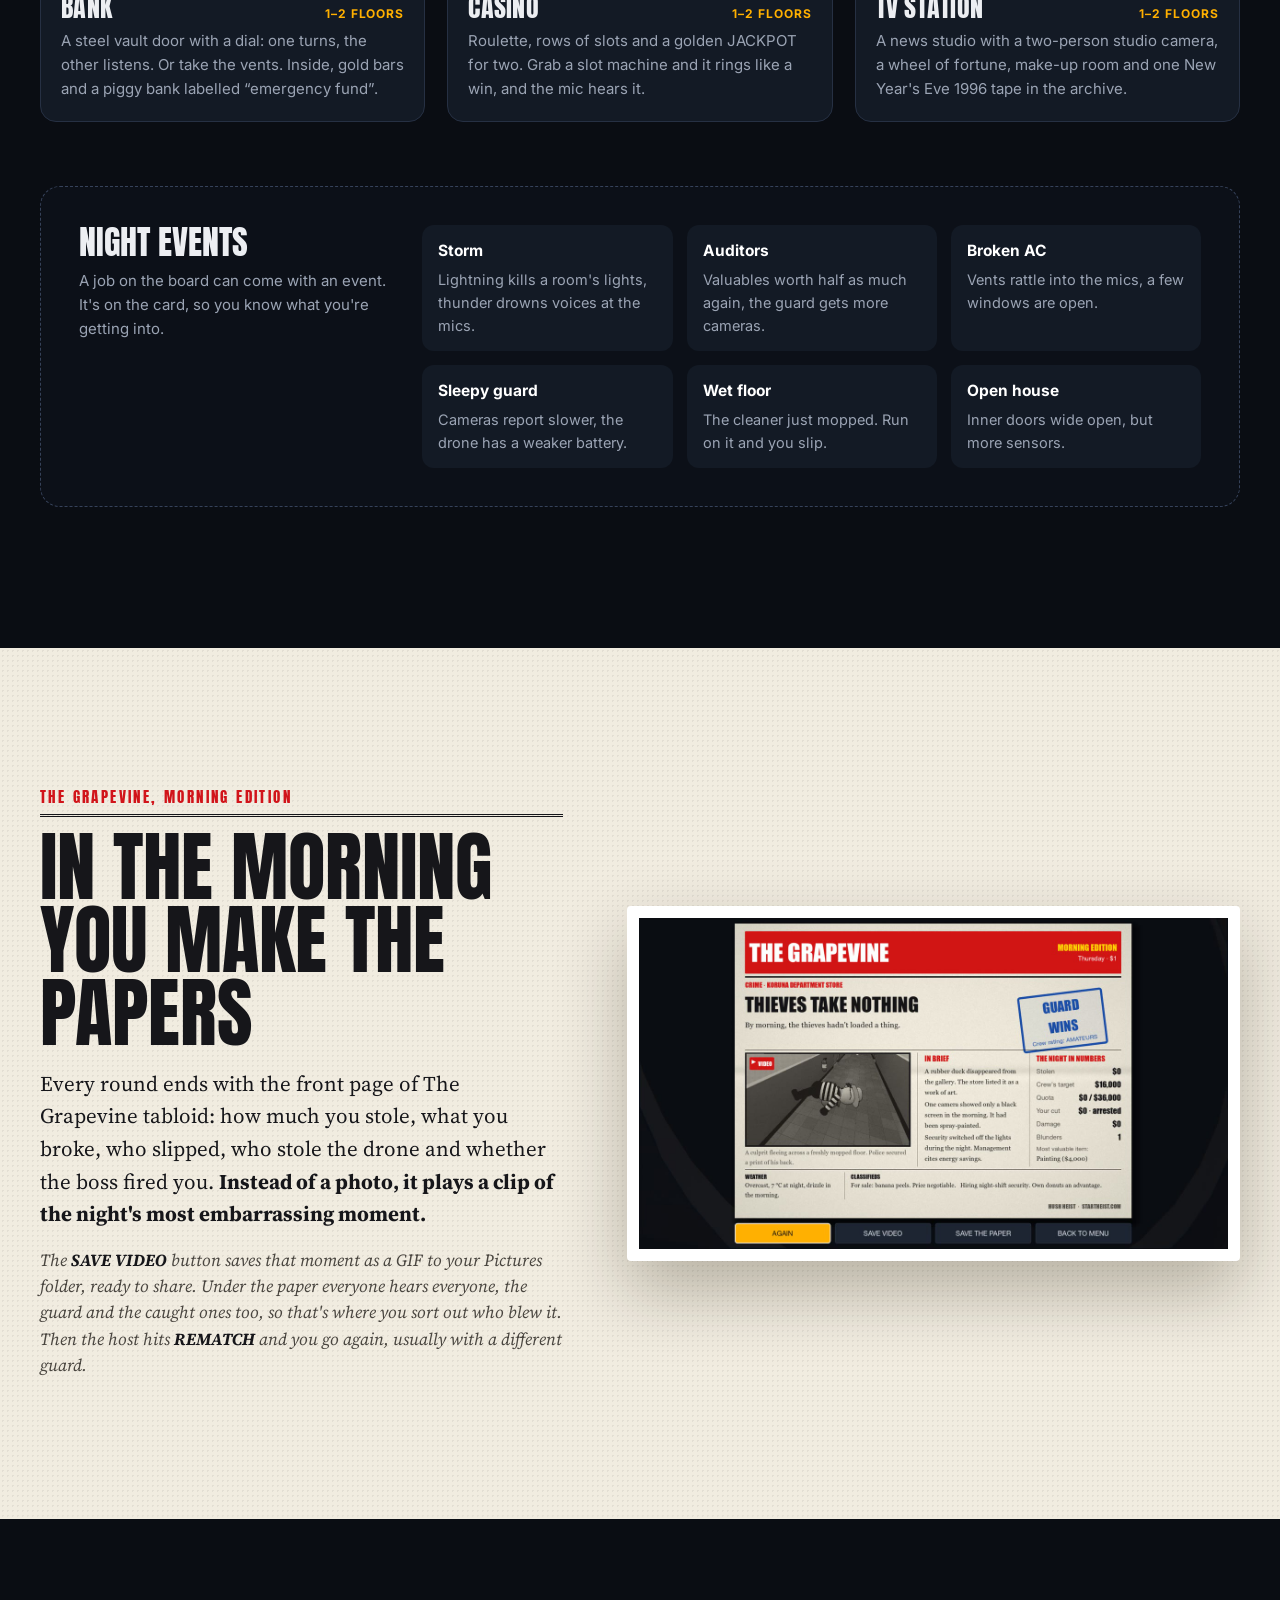
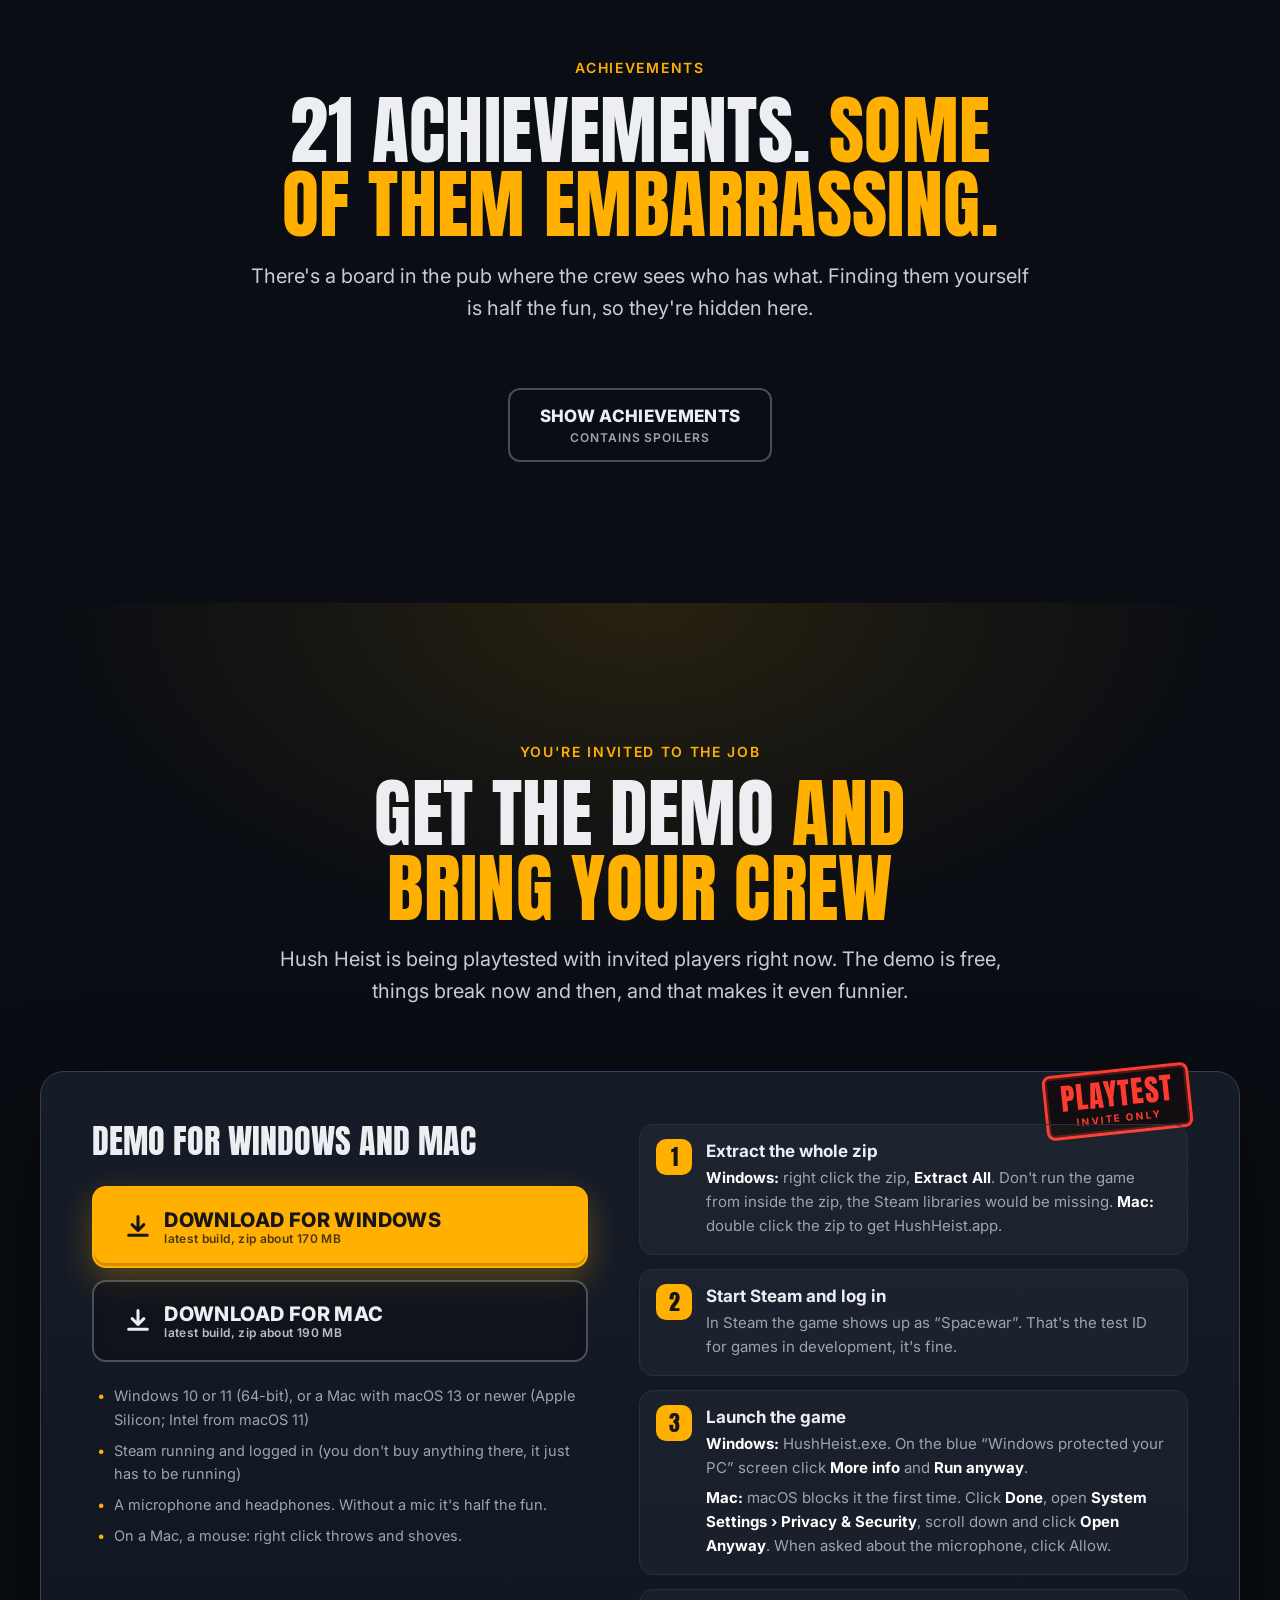
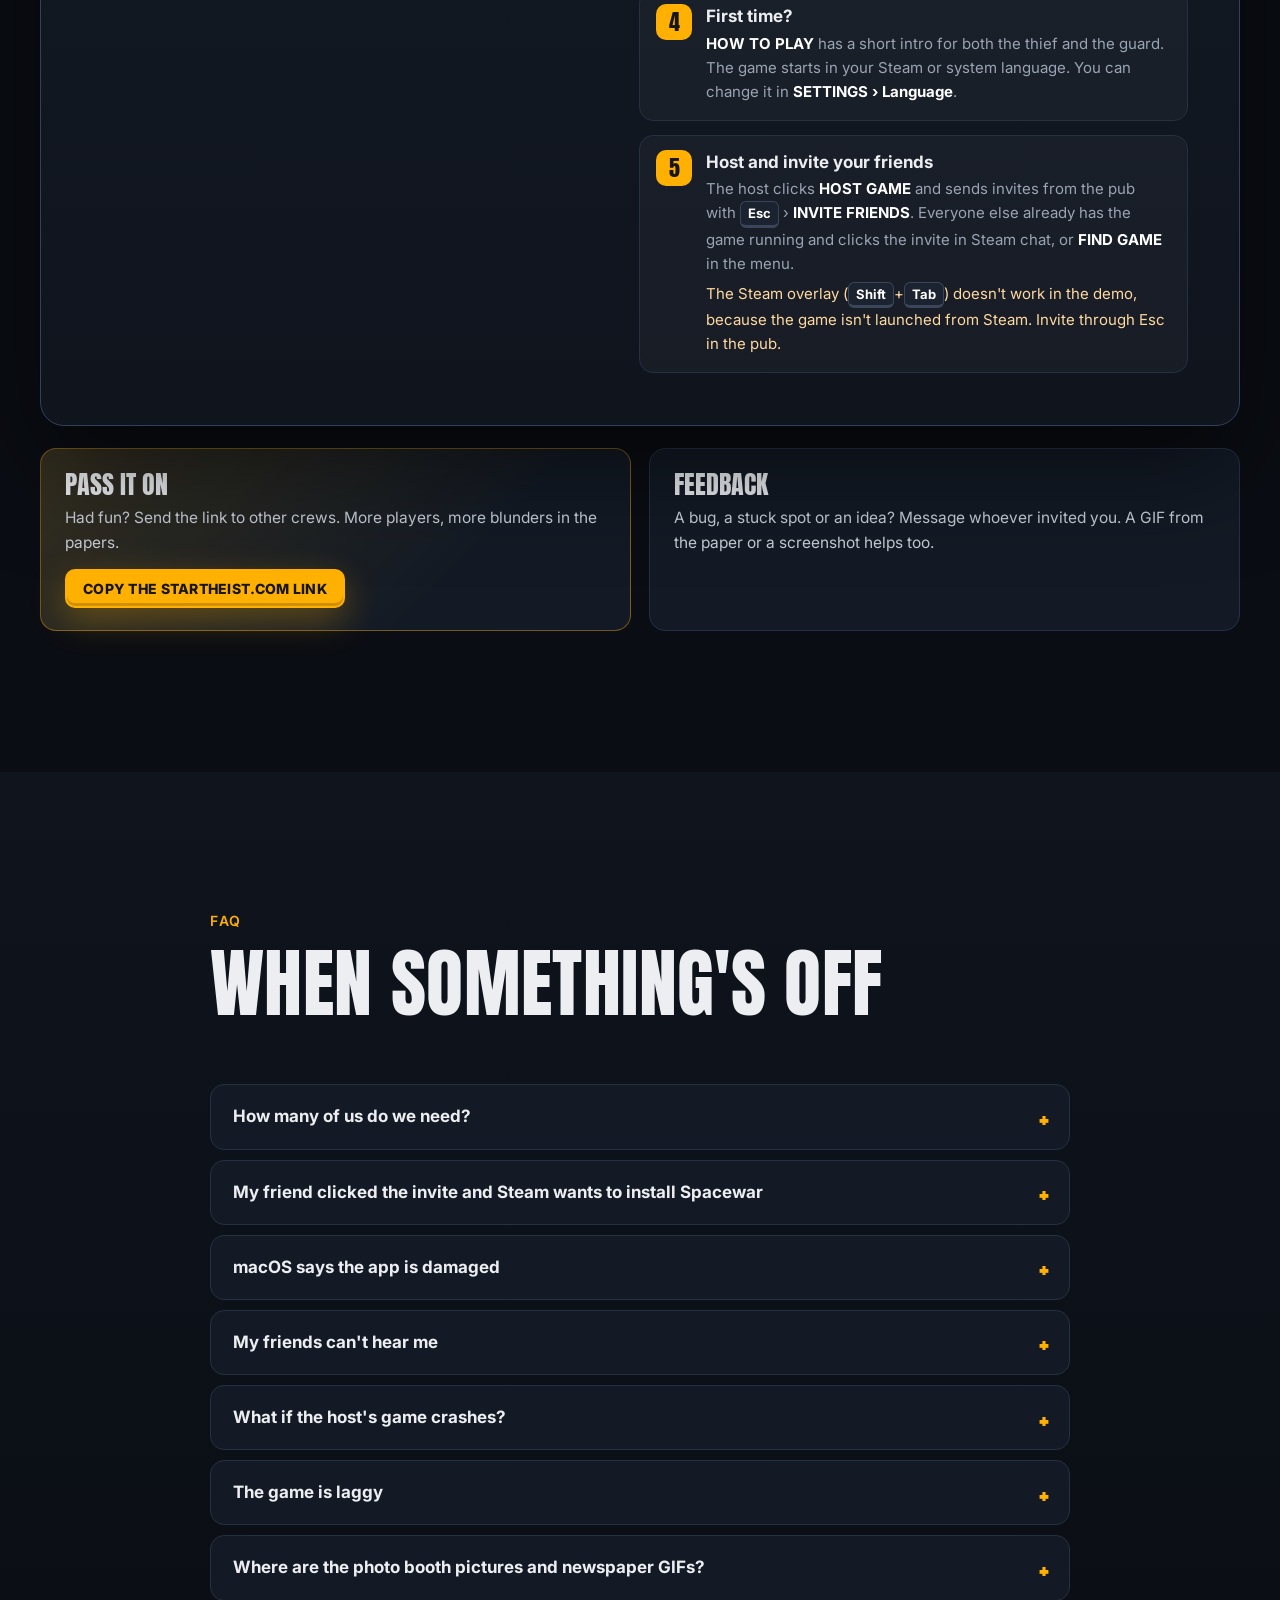
==== commit 32f755e3: "Web před Coming Soon: média z dnešní hry bez testovacích jmen, anglické varianty, pravidlo SWAT podl" ====
--- a/en/index.html
+++ b/en/index.html
@@ -21,25 +21,25 @@
 	<meta property="og:url" content="https://startheist.com/en">
 	<meta property="og:title" content="Hush Heist: Steal the loot. Watch your mouth.">
 	<meta property="og:description" content="A heist party game for 2–7 friends with proximity voice: thieves vs. the guard. Sneak in, haul the loot on rubber arms, but every word near a mic goes straight to the guard. Free demo for Windows and Mac.">
-	<meta property="og:image" content="https://startheist.com/assets/img/share.jpg">
+	<meta property="og:image" content="https://startheist.com/assets/img/share.jpg?v=cs3">
 	<meta property="og:image:width" content="1200">
 	<meta property="og:image:height" content="630">
 	<meta property="og:locale" content="en_US">
 	<meta property="og:locale:alternate" content="cs_CZ">
 	<meta name="twitter:card" content="summary_large_image">
-	<meta name="twitter:image" content="https://startheist.com/assets/img/share.jpg">
+	<meta name="twitter:image" content="https://startheist.com/assets/img/share.jpg?v=cs3">
 	<meta property="og:site_name" content="Hush Heist">
-	<meta property="og:image:alt" content="Two thieves whisper under a ceiling microphone: “PSST! THE SAFE IS RIGHT HERE!” The guard is listening.">
+	<meta property="og:image:alt" content="Three thieves in striped sweaters wave next to their open van at night.">
 	<meta name="twitter:title" content="Hush Heist: Steal the loot. Watch your mouth.">
 	<meta name="twitter:description" content="A heist party game for 2–7 friends with proximity voice: thieves vs. the guard. Sneak in, haul the loot on rubber arms, but every word near a mic goes straight to the guard. Free demo for Windows and Mac.">
-	<meta name="twitter:image:alt" content="Two thieves whisper under a ceiling microphone: “PSST! THE SAFE IS RIGHT HERE!” The guard is listening.">
-	<script type="application/ld+json">{"@context": "https://schema.org", "@type": "VideoGame", "name": "Hush Heist", "url": "https://startheist.com/en", "inLanguage": "en", "description": "A heist party game for 2–7 friends with proximity voice: thieves vs. the guard. Sneak in, haul the loot on rubber arms, but every word near a mic goes straight to the guard. Free demo for Windows and Mac.", "image": "https://startheist.com/assets/img/share.jpg", "genre": ["Party", "Heist", "Asymmetric multiplayer"], "gamePlatform": ["Windows", "macOS"], "operatingSystem": "Windows, macOS", "applicationCategory": "Game", "playMode": ["MultiPlayer", "CoOp"], "numberOfPlayers": {"@type": "QuantitativeValue", "minValue": 2, "maxValue": 7}}</script>
+	<meta name="twitter:image:alt" content="Three thieves in striped sweaters wave next to their open van at night.">
+	<script type="application/ld+json">{"@context": "https://schema.org", "@type": "VideoGame", "name": "Hush Heist", "url": "https://startheist.com/en", "inLanguage": "en", "description": "A heist party game for 2–7 friends with proximity voice: thieves vs. the guard. Sneak in, haul the loot on rubber arms, but every word near a mic goes straight to the guard. Free demo for Windows and Mac.", "image": "https://startheist.com/assets/img/share.jpg?v=cs3", "genre": ["Party", "Heist", "Asymmetric multiplayer"], "gamePlatform": ["Windows", "macOS"], "operatingSystem": "Windows, macOS", "applicationCategory": "Game", "playMode": ["MultiPlayer", "CoOp"], "numberOfPlayers": {"@type": "QuantitativeValue", "minValue": 2, "maxValue": 7}}</script>
 
 	<link rel="preconnect" href="https://fonts.googleapis.com">
 	<link rel="preconnect" href="https://fonts.gstatic.com" crossorigin>
 	<link href="https://fonts.googleapis.com/css2?family=Anton&family=Inter:wght@400;500;600;700;800&family=Source+Serif+4:opsz,wght@8..60,400;8..60,600&display=swap" rel="stylesheet">
-	<link rel="preload" as="image" href="/assets/img/hero.jpg?v=pt1" media="(min-aspect-ratio: 3/4)">
-	<link rel="preload" as="image" href="/assets/img/hero_tall.jpg" media="(max-aspect-ratio: 3/4)">
+	<link rel="preload" as="image" href="/assets/img/hero_en.jpg?v=cs3" media="(min-aspect-ratio: 3/4)">
+	<link rel="preload" as="image" href="/assets/img/hero_tall_en.jpg?v=cs3" media="(max-aspect-ratio: 3/4)">
 	<link rel="stylesheet" href="/styles.css">
 </head>
 <body>
@@ -76,10 +76,10 @@
 		<section class="hero">
 			<div class="hero__media" aria-hidden="true">
 				<picture>
-					<source media="(max-aspect-ratio: 3/4)" srcset="/assets/img/hero_tall.jpg">
-					<img src="/assets/img/hero.jpg?v=pt1" alt="" width="1600" height="900" fetchpriority="high">
+					<source media="(max-aspect-ratio: 3/4)" srcset="/assets/img/hero_tall_en.jpg?v=cs3">
+					<img src="/assets/img/hero_en.jpg?v=cs3" alt="" width="1600" height="900" fetchpriority="high">
 				</picture>
-				<video class="hero__video" muted loop playsinline preload="none" data-wide="/assets/video/hero.mp4?v=pt1" data-tall="/assets/video/hero_tall.mp4"></video>
+				<video class="hero__video" muted loop playsinline preload="none" data-wide="/assets/video/hero_en.mp4?v=cs3" data-tall="/assets/video/hero_tall_en.mp4?v=cs3"></video>
 				<div class="hero__shade"></div>
 				<div class="scanlines"></div>
 				<div class="cctv cctv--hero">
@@ -109,7 +109,7 @@
 						<svg viewBox="0 0 24 24" aria-hidden="true"><path d="M12 20.5l-1.2-1.1C6.2 15.3 3.5 12.8 3.5 9.6A4.6 4.6 0 0 1 8.1 5c1.5 0 2.9.7 3.9 1.8A5.1 5.1 0 0 1 15.9 5a4.6 4.6 0 0 1 4.6 4.6c0 3.2-2.7 5.7-7.3 9.8z" /></svg>
 						<span class="btn__text">Wishlist on Steam<small>coming soon</small></span>
 					</a>
-					<button class="btn btn--ghost btn--lg" type="button" data-trailer>
+					<button class="btn btn--ghost btn--lg" type="button" data-trailer hidden>
 						<svg viewBox="0 0 24 24" aria-hidden="true"><path d="M8 5.5v13l11-6.5z" fill="currentColor" /></svg>
 						Watch the trailer
 					</button>
@@ -144,7 +144,7 @@
 				<div class="trio">
 					<article class="trio__card trio__card--gold reveal">
 						<h3>Thieves steal</h3>
-						<p>At night they break into a department store, villa, museum, bank, casino or TV station. They steal in peace until a camera spots them. Then SWAT is on its way and the crew has seven minutes to drive off with the loot.</p>
+						<p>At night they break into a department store, villa, museum, bank, casino or TV station. They steal in peace until a camera spots them, the drone tases someone or someone ends up in the cell. Then SWAT is on its way and the crew has seven minutes to drive off with the loot.</p>
 					</article>
 					<article class="trio__card trio__card--blue reveal">
 						<h3>The guard watches</h3>
@@ -155,7 +155,7 @@
 						<p>Thieves hear each other by distance, as if they stood side by side. But whatever you say under a mic, the guard hears too. One loud “the safe's over here!” is all it takes.</p>
 					</article>
 				</div>
-				<button class="trailer-card reveal" type="button" data-trailer aria-label="Play the Hush Heist trailer (90 seconds, with sound)">
+				<button class="trailer-card reveal" type="button" data-trailer hidden aria-label="Play the Hush Heist trailer (90 seconds, with sound)">
 					<img src="/assets/img/trailer.jpg?v=3" alt="" loading="lazy" width="1600" height="900">
 					<span class="trailer-card__play"><i><svg viewBox="0 0 24 24" aria-hidden="true"><path d="M6 4l15 8-15 8z" /></svg></i></span>
 					<span class="trailer-card__meta">1:30</span>
@@ -172,6 +172,7 @@
 						<h2 class="h2">Whisper. <em class="red">The guard is listening.</em></h2>
 						<p class="lead">Whisper in your partner's ear or yell across the whole floor. Your voice carries by distance, like in a real building. But there are mics in the ceiling, and whatever is said near them, the guard hears word for word.</p>
 						<ul class="points points--red">
+							<li><b>Talk in the game, not on Discord.</b> The guard only hears in-game voice, and that's the whole point.</li>
 							<li><b>Walls and closed doors muffle your voice,</b> an alarm drowns it out completely.</li>
 							<li><b>Mics pick up running too,</b> the crowbar, a smashed vase and heavy things being dragged. The guard sees which one is blinking on the map.</li>
 							<li><b>The radio on B</b> carries your voice to the whole crew, wherever they are. But now and then the guard picks it up.</li>
@@ -183,7 +184,7 @@
 					</div>
 					<figure class="ev reveal">
 						<div class="ev__frame ev__frame--square">
-							<video data-src="/assets/video/talk.mp4" muted loop playsinline preload="none" data-poster="/assets/img/talk.jpg" aria-label="Two thieves talk in a corridor right under a ceiling microphone"></video>
+							<video data-src="/assets/video/talk.mp4?v=cs3" muted loop playsinline preload="none" data-poster="/assets/img/talk.jpg?v=cs3" aria-label="Two thieves talk in a corridor right under a ceiling microphone"></video>
 							<span class="mic" aria-hidden="true"><i></i><i></i><i></i></span>
 							<p class="heard" aria-hidden="true"><span class="heard__bars"><i></i><i></i><i></i><i></i><i></i></span><span class="heard__text">GUARD OFFICE HEARS: <b>“Hey, the safe's over here!”</b></span></p>
 						</div>
@@ -209,7 +210,7 @@
 					</div>
 					<figure class="ev reveal">
 						<div class="ev__frame">
-							<video data-src="/assets/video/stretch_en.mp4" muted loop playsinline preload="none" data-poster="/assets/img/stretch_en.jpg" aria-label="A thief pulls a bronze statue alone and his arms stretch"></video>
+							<video data-src="/assets/video/stretch_en.mp4?v=cs3" muted loop playsinline preload="none" data-poster="/assets/img/stretch_en.jpg?v=cs3" aria-label="A thief pulls a bronze statue alone and his arms stretch"></video>
 						</div>
 					</figure>
 				</div>
@@ -221,7 +222,7 @@
 					</figure>
 					<figure class="ev reveal">
 						<div class="ev__frame">
-							<video data-src="/assets/video/carry.mp4?v=pt1" muted loop playsinline preload="none" data-poster="/assets/img/carry.jpg?v=pt1" aria-label="First-person view of a thief carrying a TV in rubber arms"></video>
+							<video data-src="/assets/video/carry.mp4?v=cs3" muted loop playsinline preload="none" data-poster="/assets/img/carry.jpg?v=cs3" aria-label="First-person view of a thief carrying a TV in rubber arms"></video>
 						</div>
 					</figure>
 				</div>
@@ -239,7 +240,7 @@
 				<div class="bento">
 					<figure class="ev ev--wide reveal">
 						<div class="ev__frame">
-							<video data-src="/assets/video/stairs.mp4" muted loop playsinline preload="none" data-poster="/assets/img/stairs.jpg" aria-label="A thief ragdolls down the stairs"></video>
+							<video data-src="/assets/video/stairs.mp4?v=cs3" muted loop playsinline preload="none" data-poster="/assets/img/stairs.jpg?v=cs3" aria-label="A thief ragdolls down the stairs"></video>
 						</div>
 					</figure>
 					<figure class="ev reveal">
@@ -249,7 +250,7 @@
 					</figure>
 					<figure class="ev reveal">
 						<div class="ev__frame">
-							<video data-src="/assets/video/knock.mp4?v=k3" muted loop playsinline preload="none" data-poster="/assets/img/knock.jpg?v=k3" aria-label="Ferda throws a chair at Lojza and Lojza goes down"></video>
+							<video data-src="/assets/video/knock_en.mp4?v=cs3" muted loop playsinline preload="none" data-poster="/assets/img/knock_en.jpg?v=cs3" aria-label="A thief throws a chair across the pub and knocks a friend down"></video>
 						</div>
 					</figure>
 					<div class="ev ev--wide reveal">
@@ -282,11 +283,11 @@
 				<div class="kit">
 					<article class="kit__item reveal">
 						<h3>Cameras and sensors</h3>
-						<p>A camera that sees a thief for more than a moment raises the alarm and calls SWAT. A sensor reports anyone who isn't sneaking.</p>
+						<p>A camera that sees a thief for more than a moment calls SWAT, though not in the first 40 seconds of the night. A sensor reports anyone who isn't sneaking, but it only alerts the guard.</p>
 					</article>
 					<article class="kit__item reveal">
 						<h3>Microphones</h3>
-						<p>They hear voices, running and crashes. The one where something is happening blinks on the map.</p>
+						<p>They hear voices, running and crashes. The one where something is happening blinks on the map. They never call SWAT themselves, they only alert the guard.</p>
 					</article>
 					<article class="kit__item reveal">
 						<h3>Locks and alarm</h3>
@@ -302,7 +303,7 @@
 					</article>
 					<article class="kit__item reveal">
 						<h3>PA and the cell</h3>
-						<p>The guard talks into any room through the ceiling speaker. Caught thieves sit in the cell, and their partners can break them out.</p>
+						<p>The guard talks into any room through the ceiling speaker. A taser hit or a thief in the cell calls SWAT. Partners can break the caught ones out.</p>
 					</article>
 				</div>
 
@@ -318,7 +319,7 @@
 					</div>
 					<figure class="ev reveal">
 						<div class="ev__frame ev__frame--glow">
-							<video data-src="/assets/video/dark.mp4" muted loop playsinline preload="none" data-poster="/assets/img/dark.jpg" aria-label="The guard turns off the lights in the casino hall and two thieves switch on their headlamps"></video>
+							<video data-src="/assets/video/dark.mp4?v=cs3" muted loop playsinline preload="none" data-poster="/assets/img/dark.jpg?v=cs3" aria-label="The guard turns off the lights in the casino hall and two thieves switch on their headlamps"></video>
 						</div>
 					</figure>
 				</div>
@@ -336,7 +337,7 @@
 					</div>
 					<figure class="ev">
 						<div class="ev__frame">
-							<video data-src="/assets/video/auto_drone.mp4" muted loop playsinline preload="none" data-poster="/assets/img/auto_drone.jpg" aria-label="The computer guard's drone flies down a corridor and stuns a thief"></video>
+							<video data-src="/assets/video/auto_drone_en.mp4?v=cs3" muted loop playsinline preload="none" data-poster="/assets/img/auto_drone_en.jpg?v=cs3" aria-label="The computer guard's drone flies down a corridor and stuns a thief"></video>
 						</div>
 					</figure>
 				</div>
@@ -345,22 +346,22 @@
 				<p class="reveal">The crew has to cover for each other. Hover over a clip to see the tool in action.</p>
 				<div class="tools">
 					<article class="tool reveal">
-						<div class="ev__frame"><video data-src="/assets/video/tool_spray.mp4" muted loop playsinline preload="none" data-poster="/assets/img/tool_spray.jpg" aria-label="Spray paint covers a camera"></video></div>
+						<div class="ev__frame"><video data-src="/assets/video/tool_spray_en.mp4?v=cs3" muted loop playsinline preload="none" data-poster="/assets/img/tool_spray_en.jpg?v=cs3" aria-label="Spray paint covers a camera"></video></div>
 						<h3>Spray paint <span>3 uses</span></h3>
 						<p>Blacks out a camera or sensor. The guard stares at darkness.</p>
 					</article>
 					<article class="tool reveal">
-						<div class="ev__frame"><video data-src="/assets/video/tool_jammer.mp4" muted loop playsinline preload="none" data-poster="/assets/img/tool_jammer.jpg" aria-label="A jammer silences a microphone"></video></div>
+						<div class="ev__frame"><video data-src="/assets/video/tool_jammer_en.mp4?v=cs3" muted loop playsinline preload="none" data-poster="/assets/img/tool_jammer_en.jpg?v=cs3" aria-label="A jammer silences a microphone"></video></div>
 						<h3>Jammer <span>2 uses</span></h3>
 						<p>Nearby mics hear nothing but static for a while.</p>
 					</article>
 					<article class="tool reveal">
-						<div class="ev__frame"><video data-src="/assets/video/tool_crowbar.mp4" muted loop playsinline preload="none" data-poster="/assets/img/tool_crowbar.jpg" aria-label="A crowbar pries a door open"></video></div>
+						<div class="ev__frame"><video data-src="/assets/video/tool_crowbar_en.mp4?v=cs3" muted loop playsinline preload="none" data-poster="/assets/img/tool_crowbar_en.jpg?v=cs3" aria-label="A crowbar pries a door open"></video></div>
 						<h3>Crowbar <span>unlimited</span></h3>
 						<p>Doors, windows and display cases. Fast, but very loud.</p>
 					</article>
 					<article class="tool reveal">
-						<div class="ev__frame"><video data-src="/assets/video/tool_cutter.mp4" muted loop playsinline preload="none" data-poster="/assets/img/tool_cutter.jpg" aria-label="A glass cutter cuts a display case"></video></div>
+						<div class="ev__frame"><video data-src="/assets/video/tool_cutter_en.mp4?v=cs3" muted loop playsinline preload="none" data-poster="/assets/img/tool_cutter_en.jpg?v=cs3" aria-label="A glass cutter cuts a display case"></video></div>
 						<h3>Glass cutter <span>unlimited</span></h3>
 						<p>Cut a hole in the glass by hand. Quiet, but slower.</p>
 					</article>
@@ -386,22 +387,22 @@
 					</div>
 					<figure class="ev reveal">
 						<div class="ev__frame">
-							<img src="/assets/img/sm/pub_board_en.jpg" alt="Job board with three jobs, a night event and knives stuck in it" loading="lazy" width="960" height="540">
+							<img src="/assets/img/sm/pub_board_en.jpg?v=cs3" alt="Job board with three jobs, a night event and knives stuck in it" loading="lazy" width="960" height="540">
 						</div>
 					</figure>
 				</div>
 				<div class="bento" style="margin-top:clamp(44px,6vw,80px)">
 					<figure class="ev reveal">
-						<div class="ev__frame"><img src="/assets/img/sm/pub_bin_en.jpg" alt="A player in a guard's cap sits in the bin under a glowing GUARD sign" loading="lazy" width="960" height="540"></div>
-					</figure>
-					<figure class="ev reveal">
-						<div class="ev__frame"><img src="/assets/img/sm/boss_shop_en.jpg" alt="The boss's shop: a table of goods with price tags and the boss behind it" loading="lazy" width="960" height="540"></div>
-					</figure>
-					<figure class="ev reveal">
-						<div class="ev__frame"><img src="/assets/img/sm/pub_wardrobe.jpg" alt="A thief in a cowboy hat and sunglasses at the coat rack with a mirror" loading="lazy" width="960" height="540"></div>
-					</figure>
-				</div>
-				<p class="aside reveal">Also in the pub: pool, darts, a one-armed bandit, a jukebox, helium balloons, a photo booth with a polaroid and whisky at the bar. The third shot puts you on the floor.</p>
+						<div class="ev__frame"><img src="/assets/img/sm/pub_bin_en.jpg?v=cs3" alt="A player in a guard's cap sits in the bin under a glowing GUARD sign" loading="lazy" width="960" height="540"></div>
+					</figure>
+					<figure class="ev reveal">
+						<div class="ev__frame"><img src="/assets/img/sm/boss_shop_en.jpg?v=cs3" alt="The boss's shop: a table of goods with price tags and the boss behind it" loading="lazy" width="960" height="540"></div>
+					</figure>
+					<figure class="ev reveal">
+						<div class="ev__frame"><img src="/assets/img/sm/pub_wardrobe_en.jpg?v=cs3" alt="A thief in a cowboy hat and sunglasses at the coat rack with a mirror" loading="lazy" width="960" height="540"></div>
+					</figure>
+				</div>
+				<p class="aside reveal">Also in the pub: pool, darts, a one-armed bandit, a jukebox, helium balloons, a photo booth with a polaroid, a “who stole the most” board and whisky at the bar. The third shot puts you on the floor.</p>
 			</div>
 		</section>
 
@@ -415,7 +416,7 @@
 				</div>
 				<div class="places">
 					<article class="place reveal">
-						<img src="/assets/img/stretch_en.jpg" alt="Department store gallery with a bronze statue" loading="lazy" width="960" height="540">
+						<img src="/assets/img/stretch_en.jpg?v=cs3" alt="Department store gallery with a bronze statue" loading="lazy" width="960" height="540">
 						<div class="place__body">
 							<h3>Department store <span>1 floor</span></h3>
 							<p>Electronics, jewellery, a gallery with a statue and a rubber duck on display as art.</p>
@@ -481,10 +482,10 @@
 					<p class="news__mast">The Grapevine, morning edition</p>
 					<h2 class="news__title">In the morning you make the papers</h2>
 					<p class="news__lead">Every round ends with the front page of The Grapevine tabloid: how much you stole, what you broke, who slipped, who stole the drone and whether the boss fired you. <b>Instead of a photo, it plays a clip of the night's most embarrassing moment.</b></p>
-					<p class="news__note">The <b>SAVE VIDEO</b> button saves that moment as a GIF to your Pictures folder, ready to share. Then the host hits <b>REMATCH</b> and you go again, usually with a different guard.</p>
+					<p class="news__note">The <b>SAVE VIDEO</b> button saves that moment as a GIF to your Pictures folder, ready to share. Under the paper everyone hears everyone, the guard and the caught ones too, so that's where you sort out who blew it. Then the host hits <b>REMATCH</b> and you go again, usually with a different guard.</p>
 				</div>
 				<figure class="news__paper reveal">
-					<video data-src="/assets/video/news_en.mp4" muted loop playsinline preload="none" data-poster="/assets/img/news_en.jpg" aria-label="The Grapevine front page with a clip of the blunder"></video>
+					<video data-src="/assets/video/news_en.mp4?v=cs3" muted loop playsinline preload="none" data-poster="/assets/img/news_en.jpg?v=cs3" aria-label="The Grapevine front page with a clip of the blunder"></video>
 				</figure>
 			</div>
 		</section>
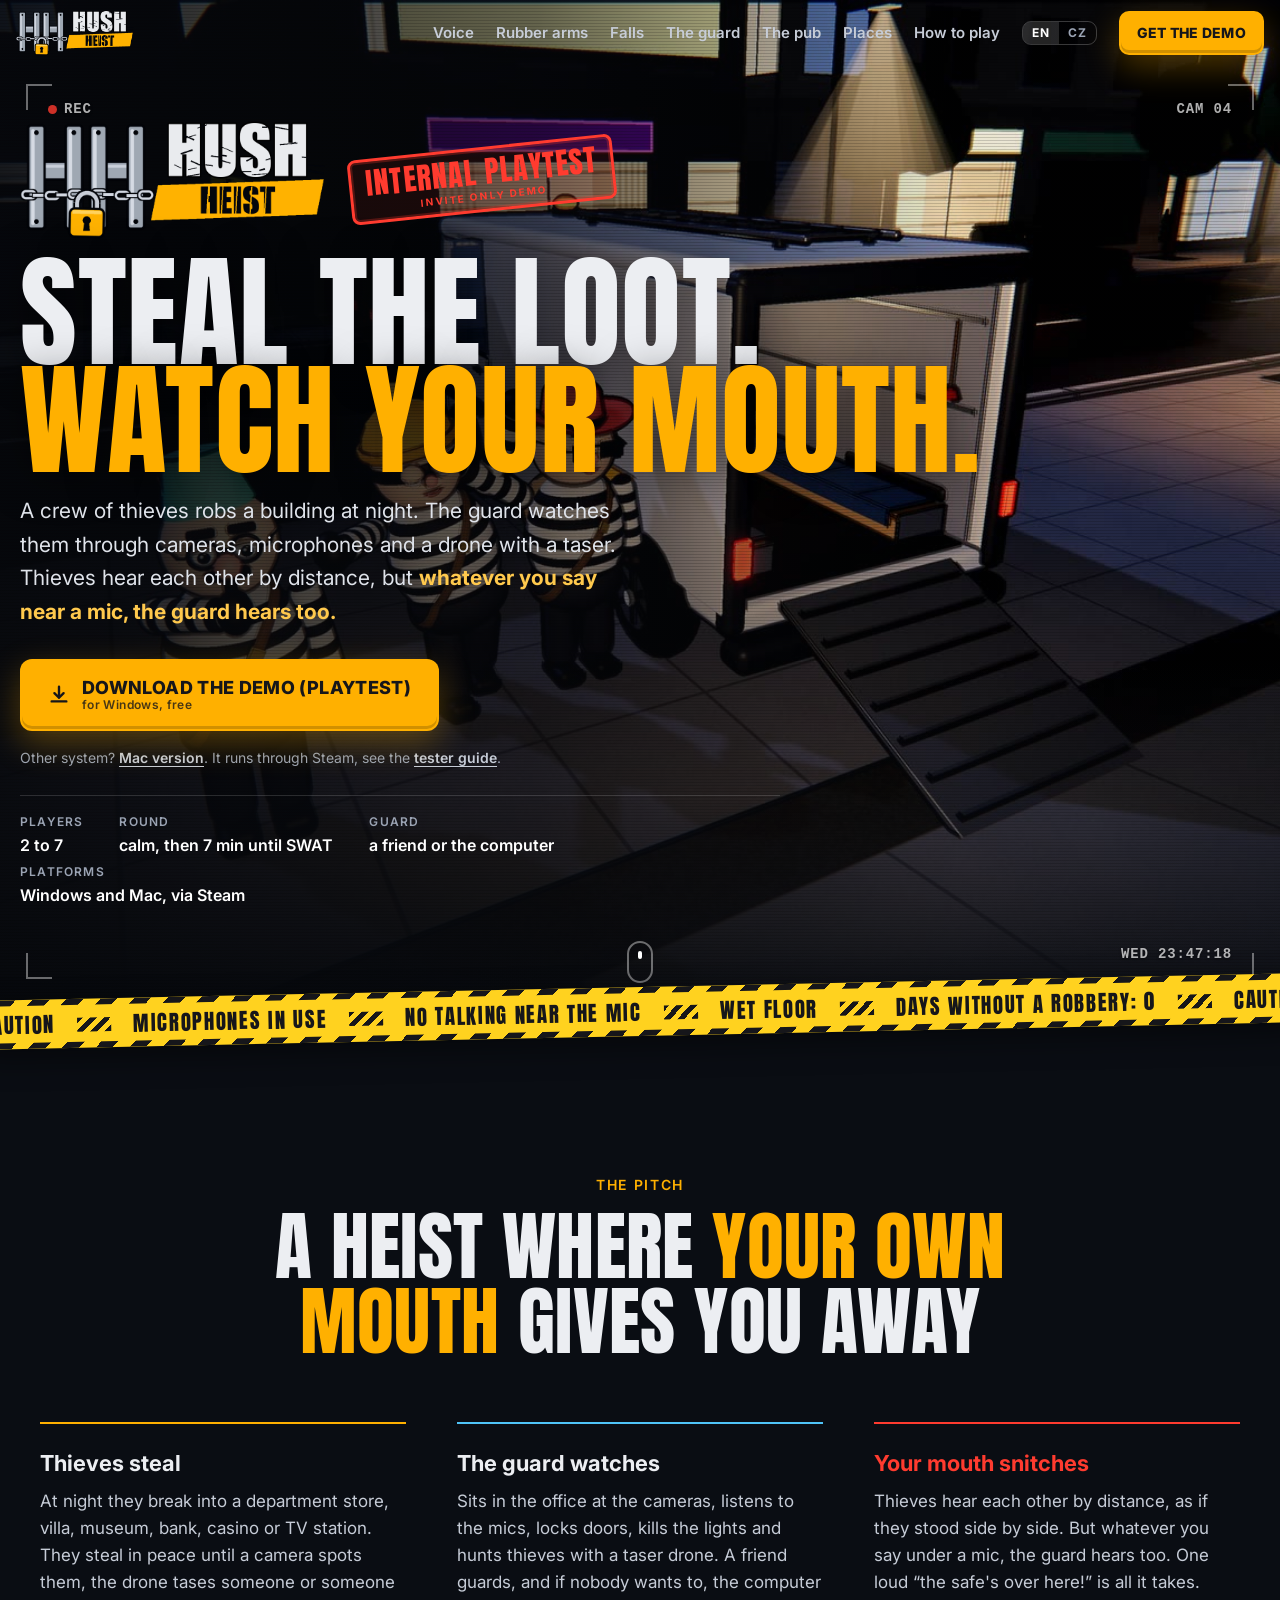
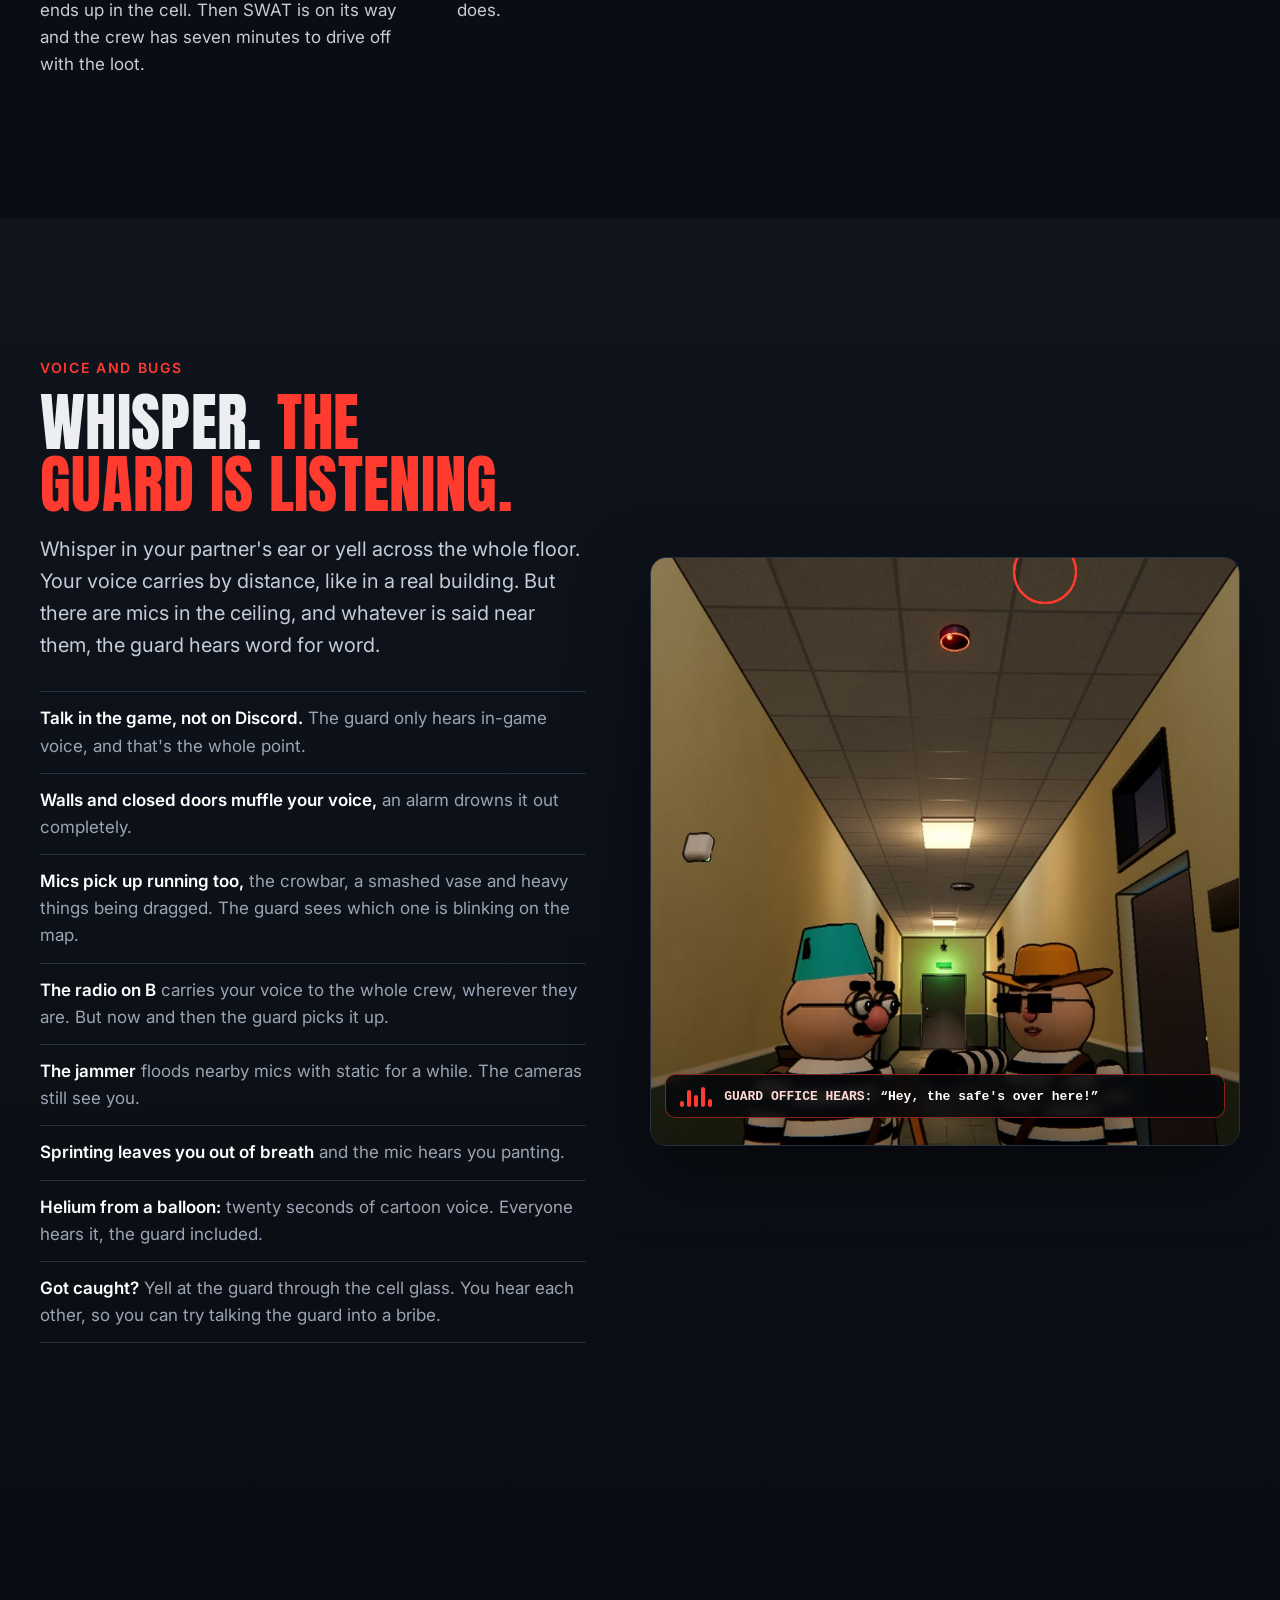
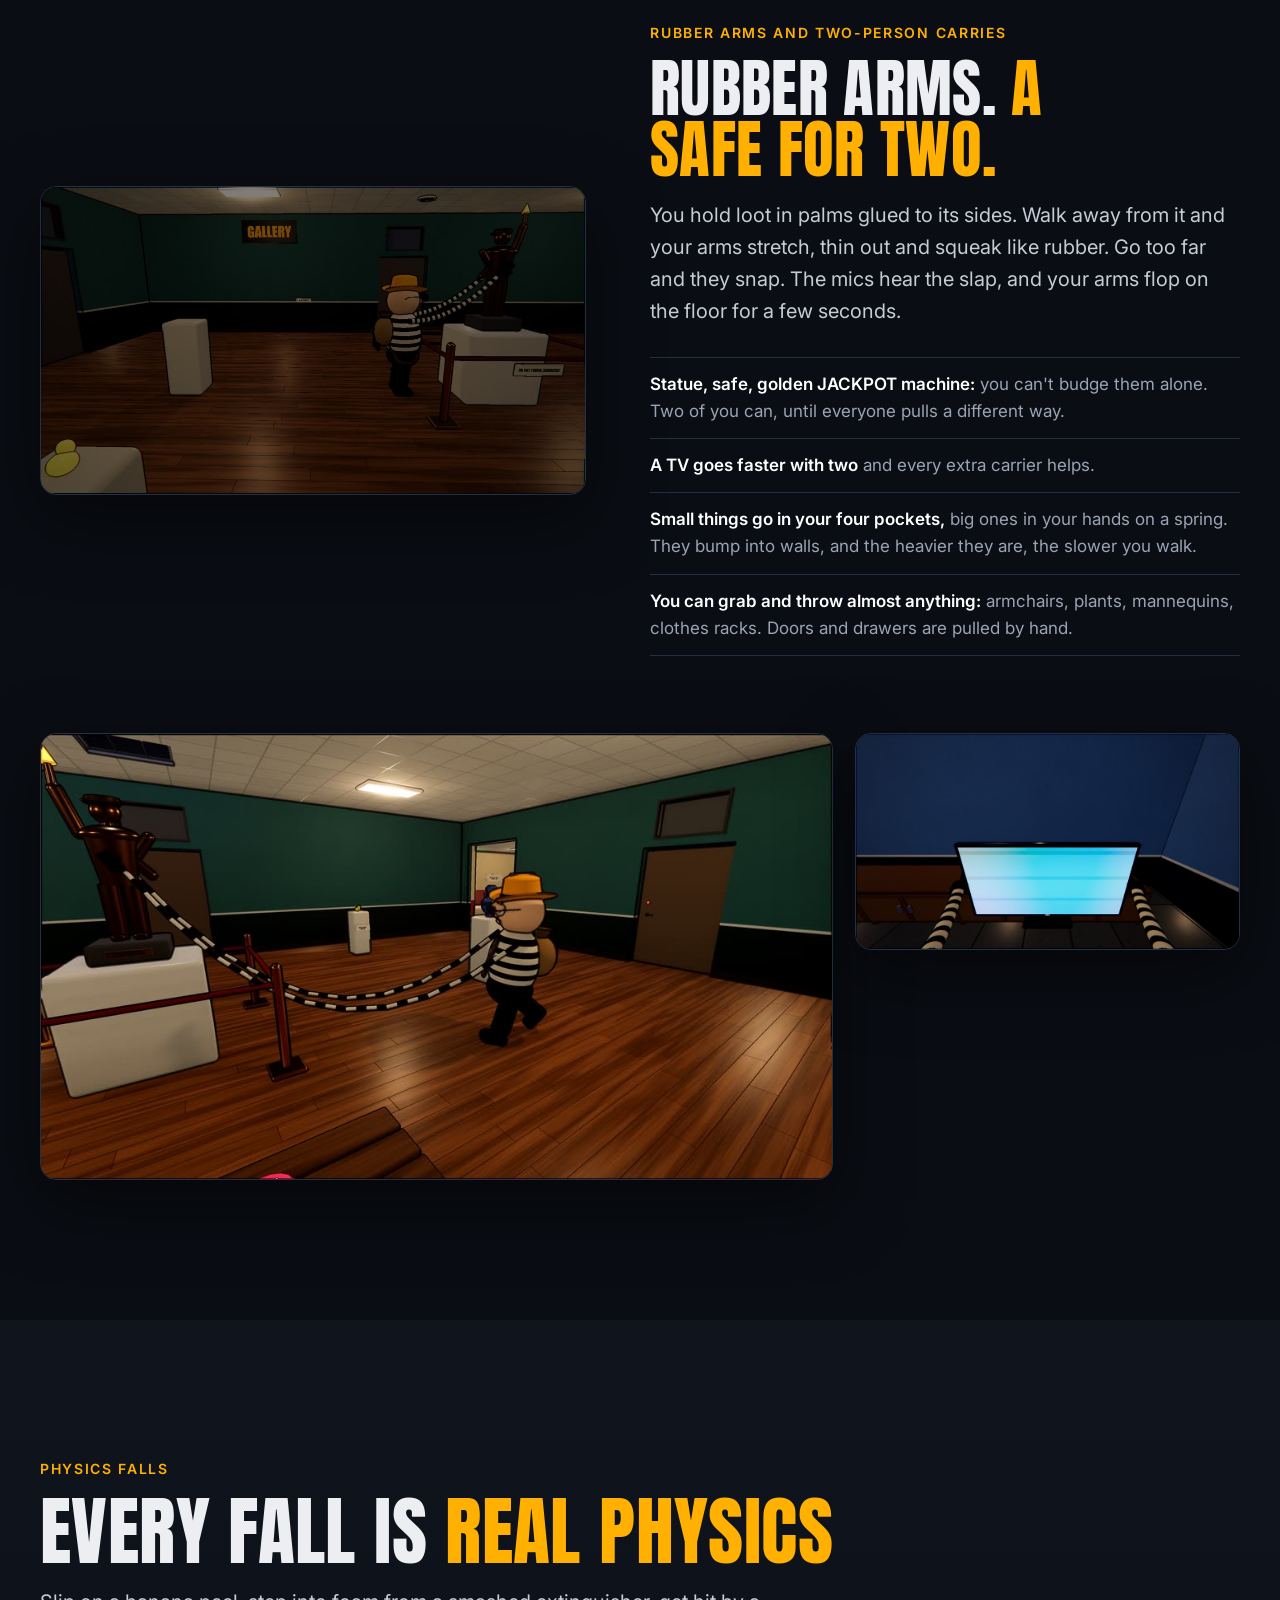
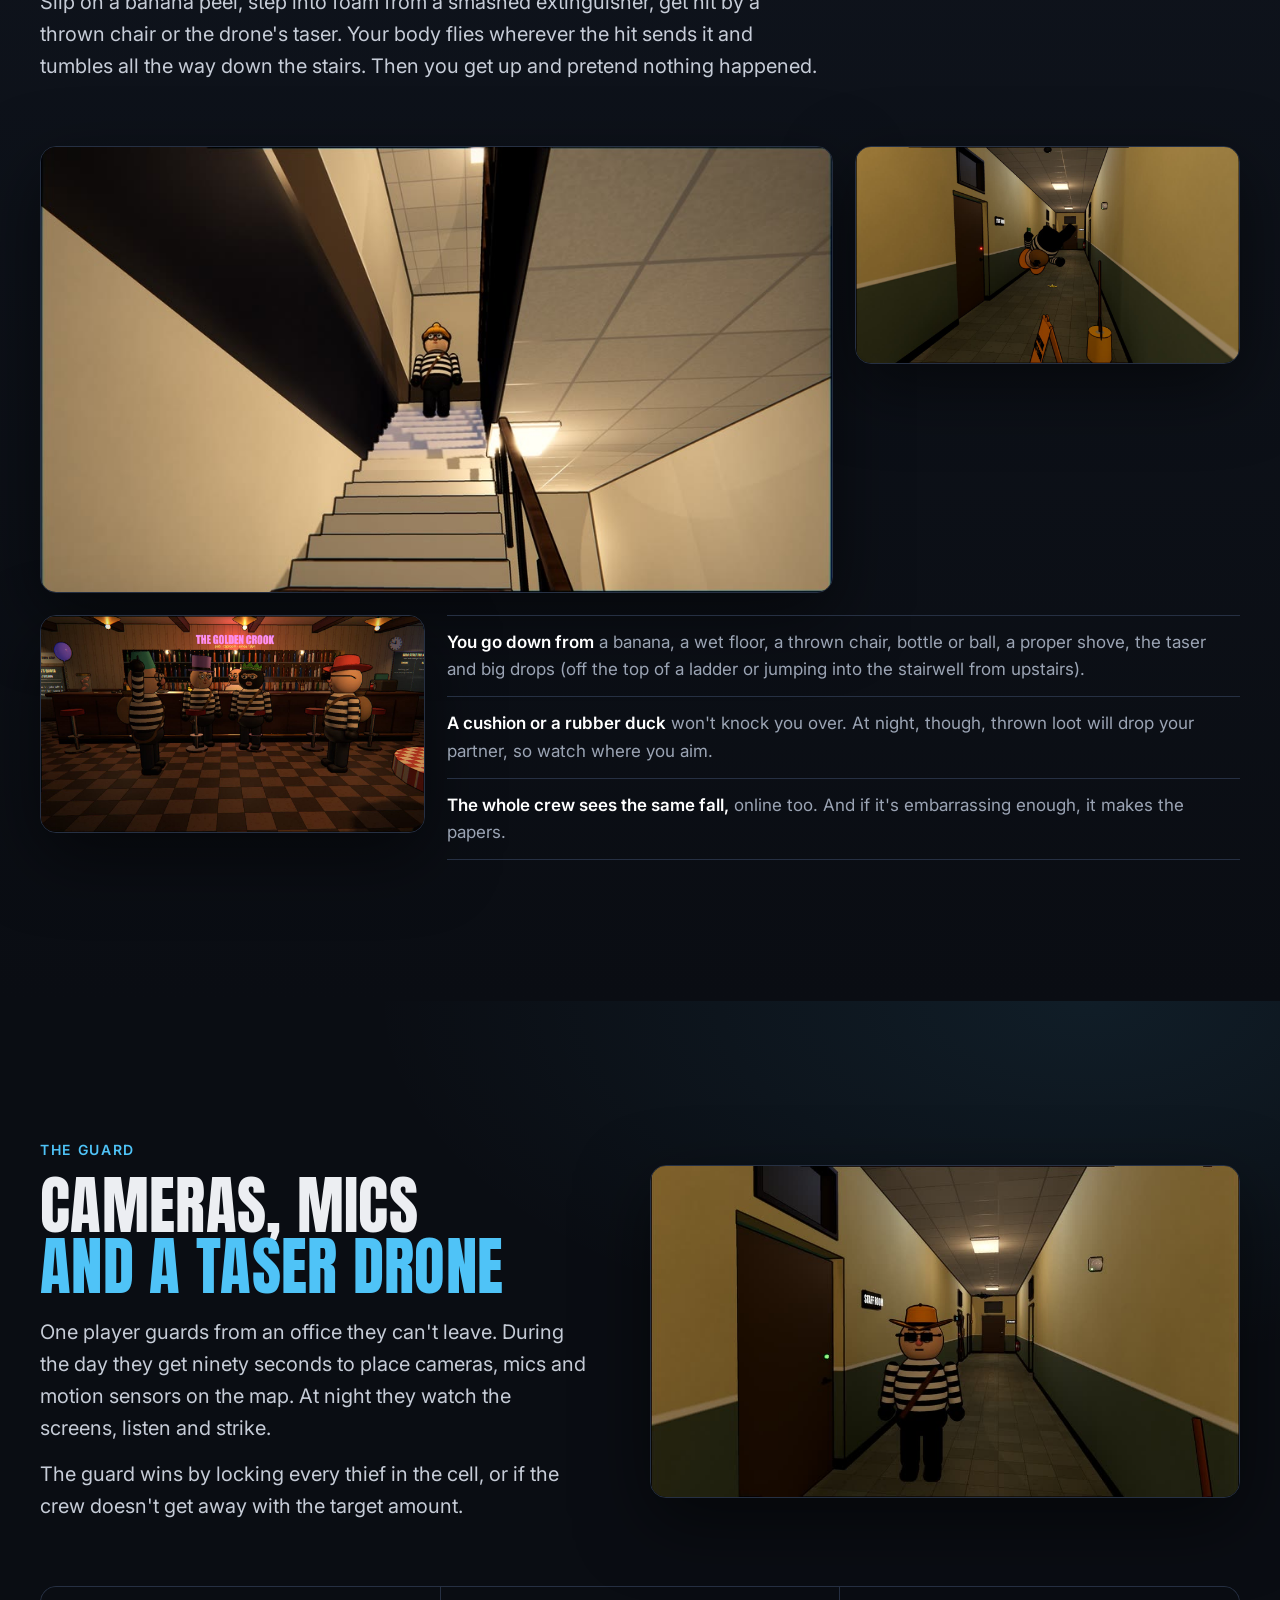
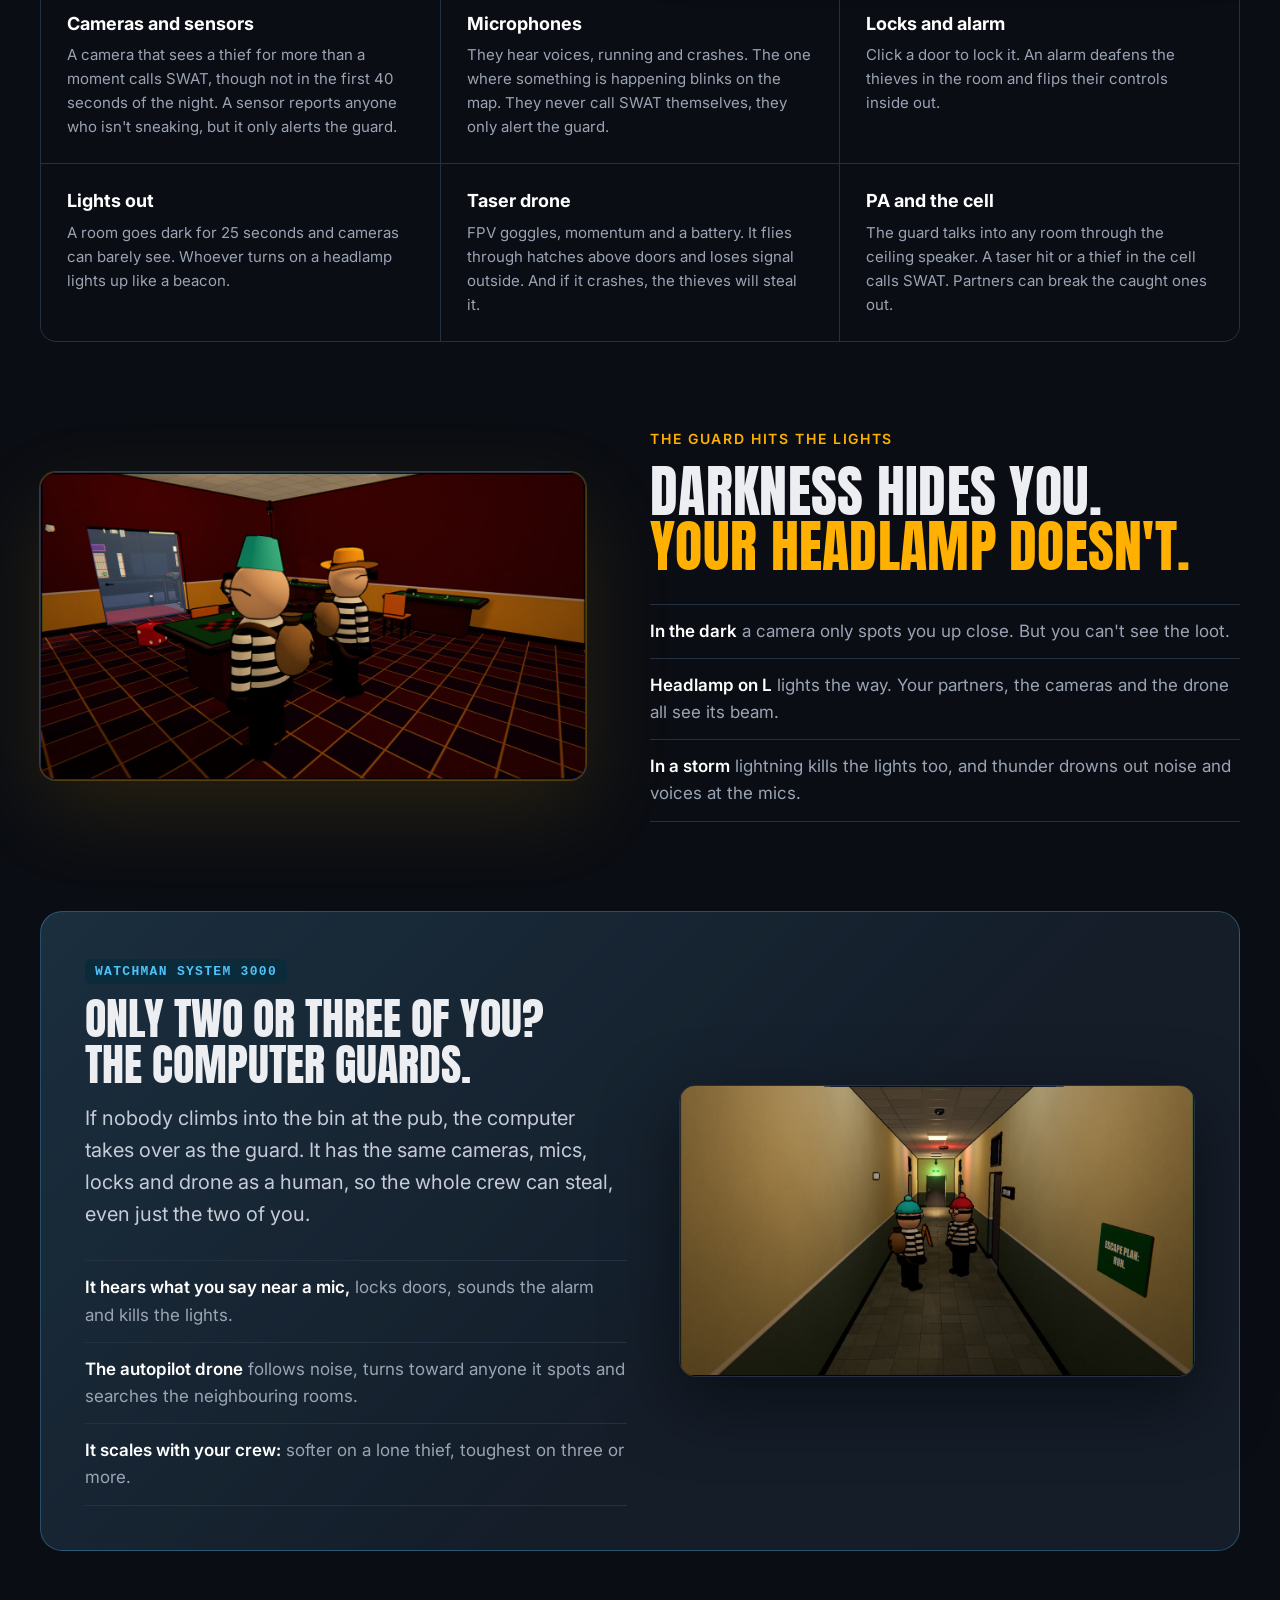
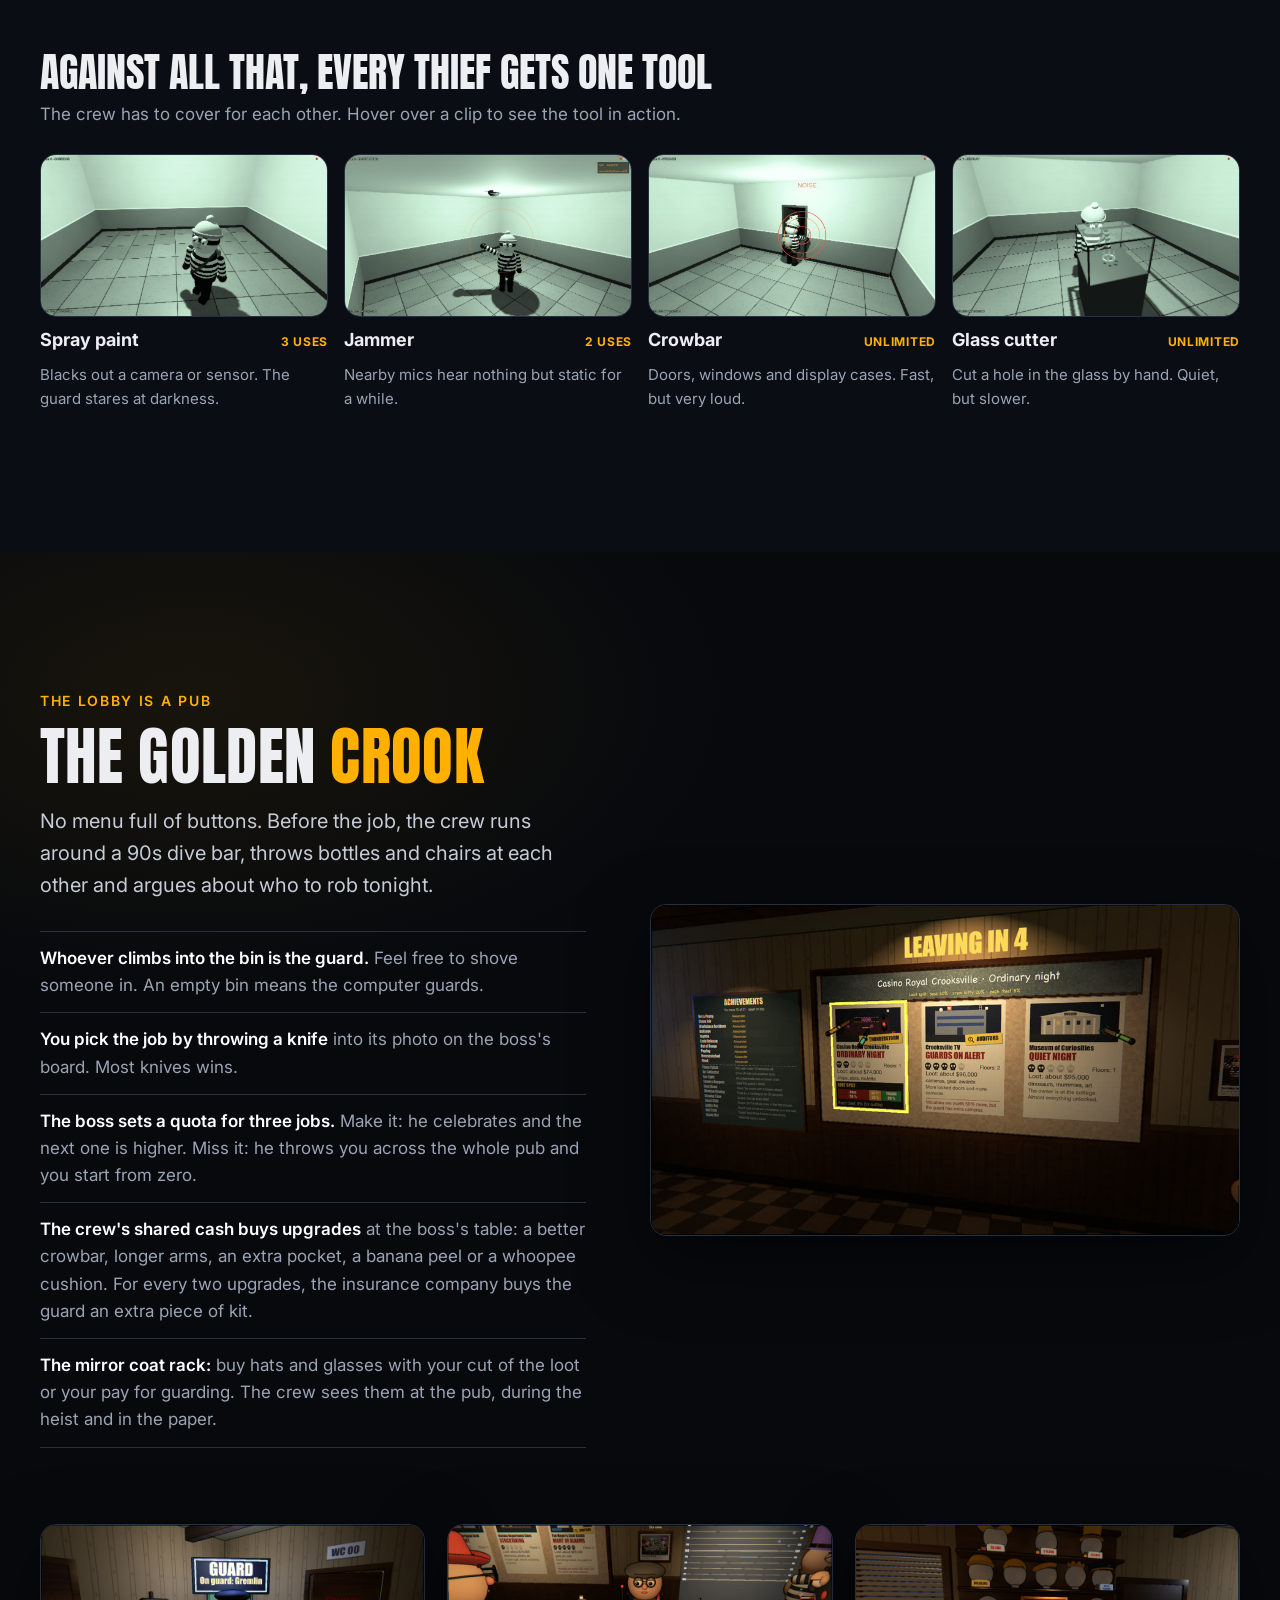
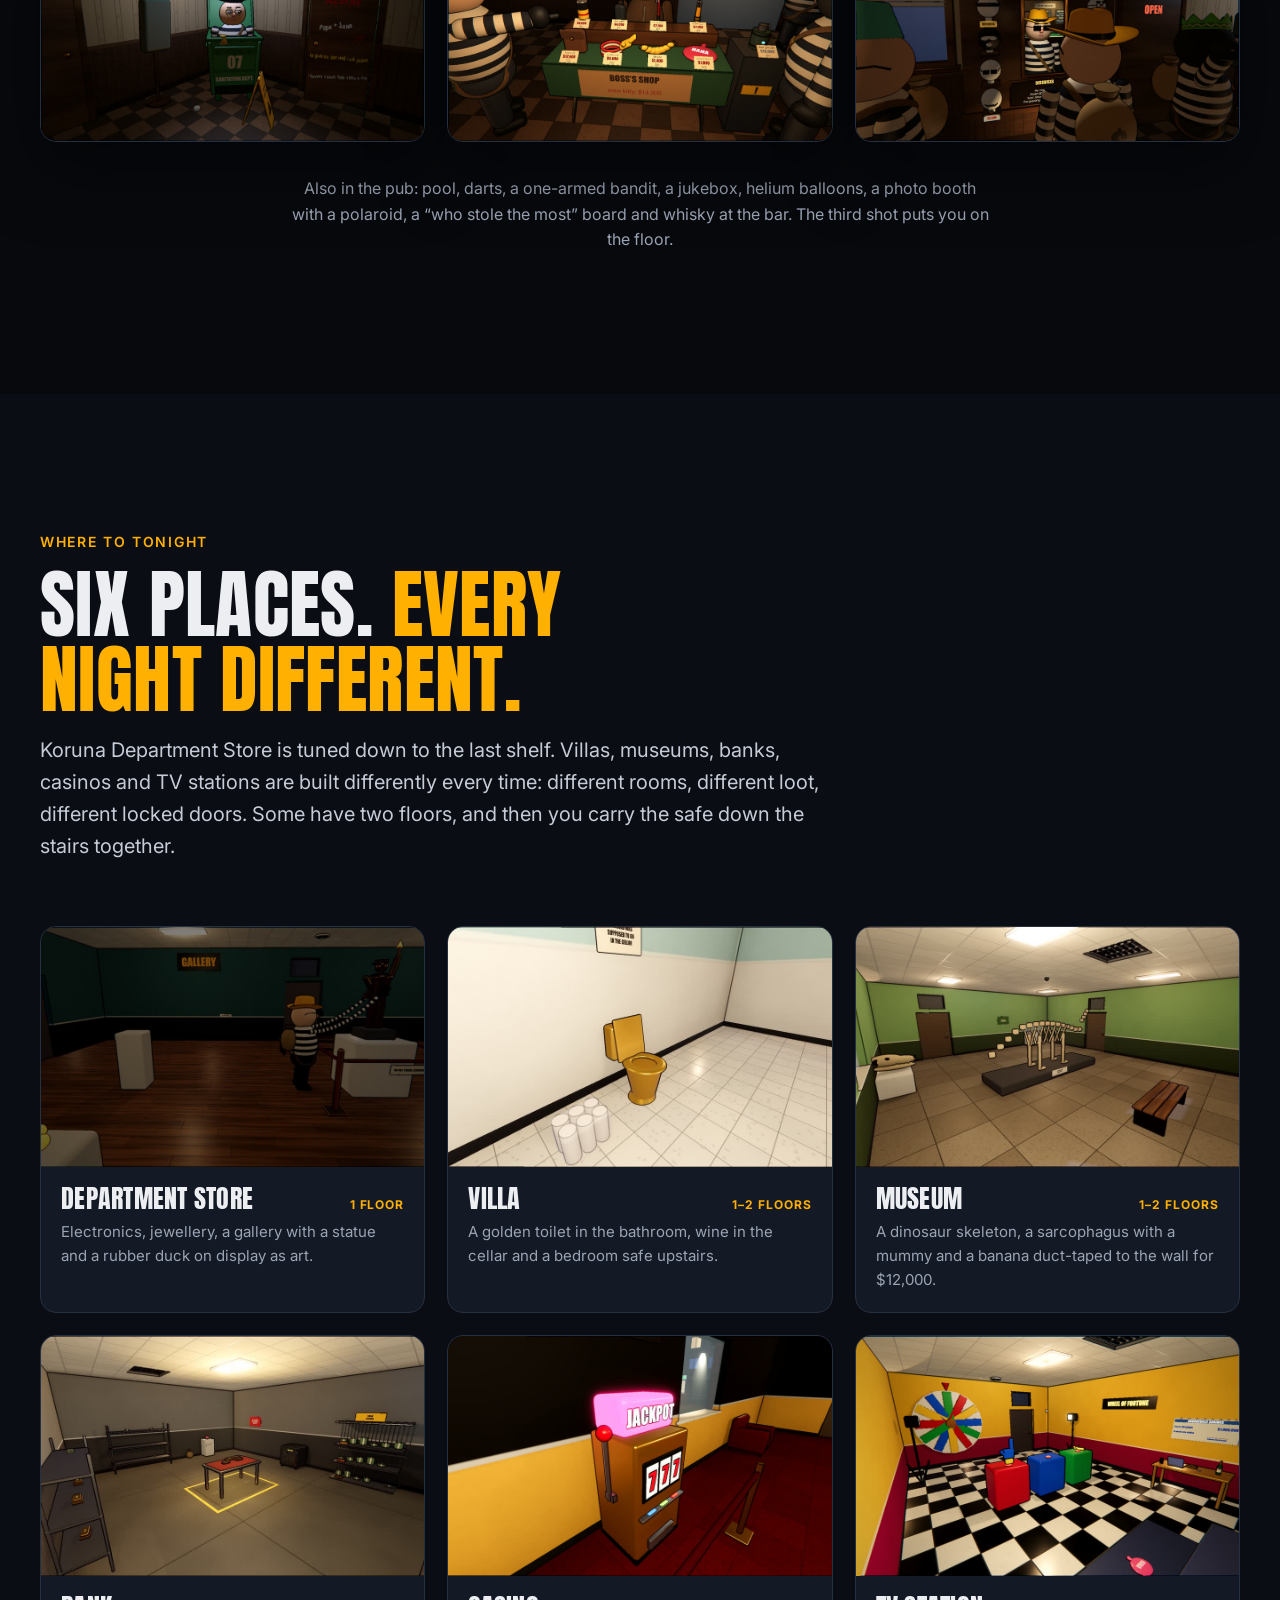
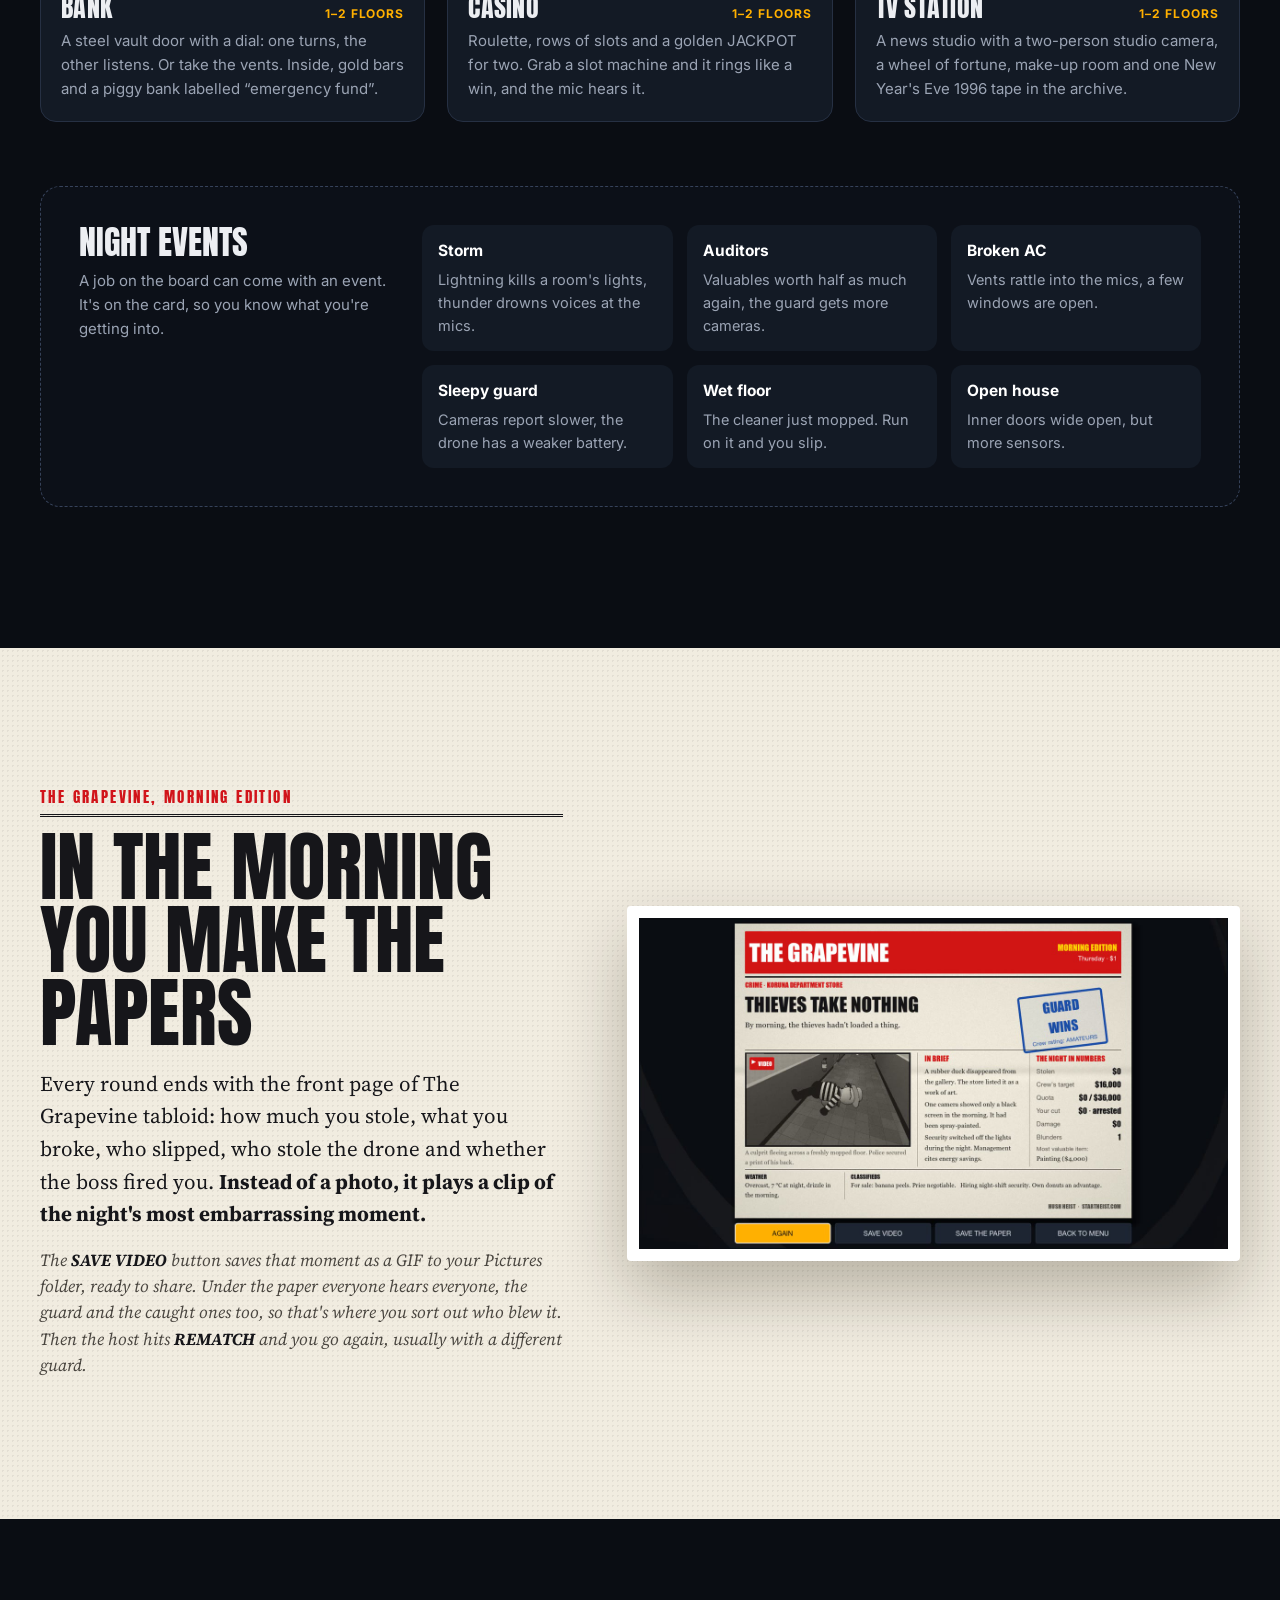
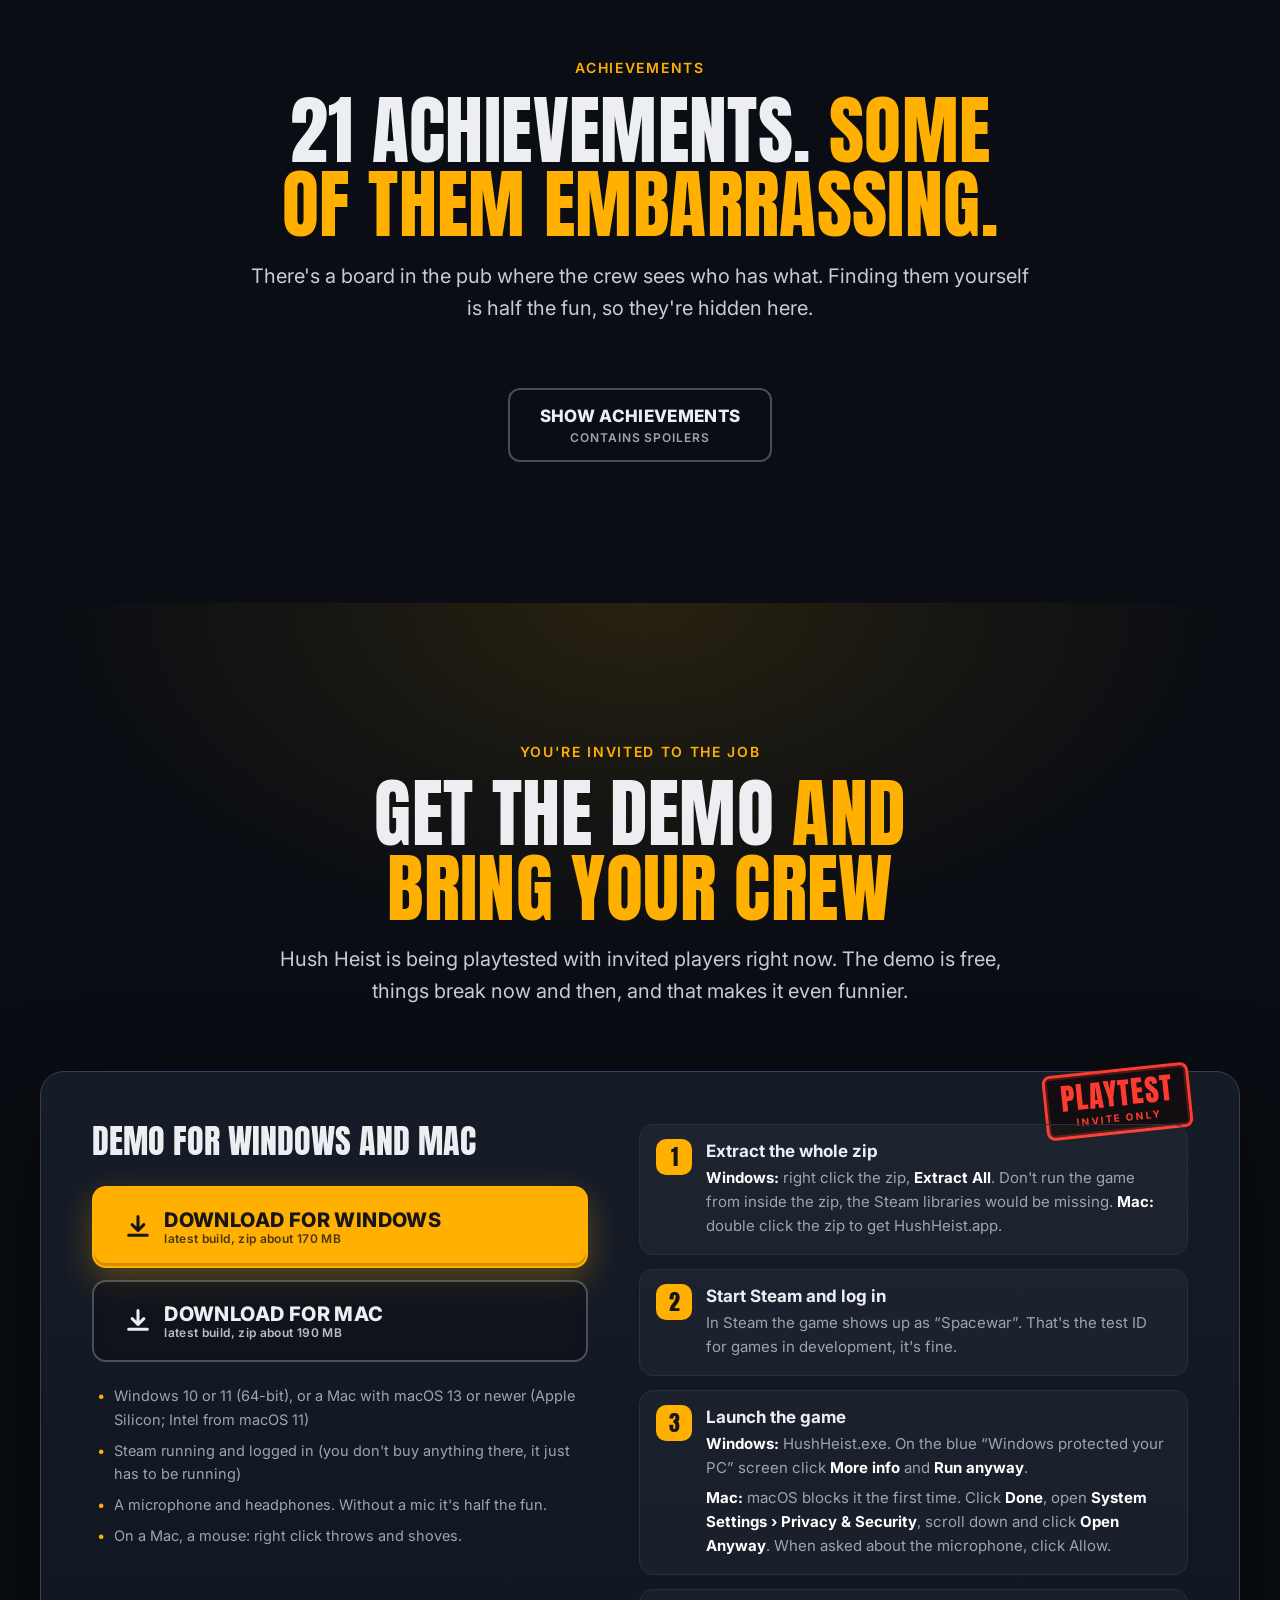
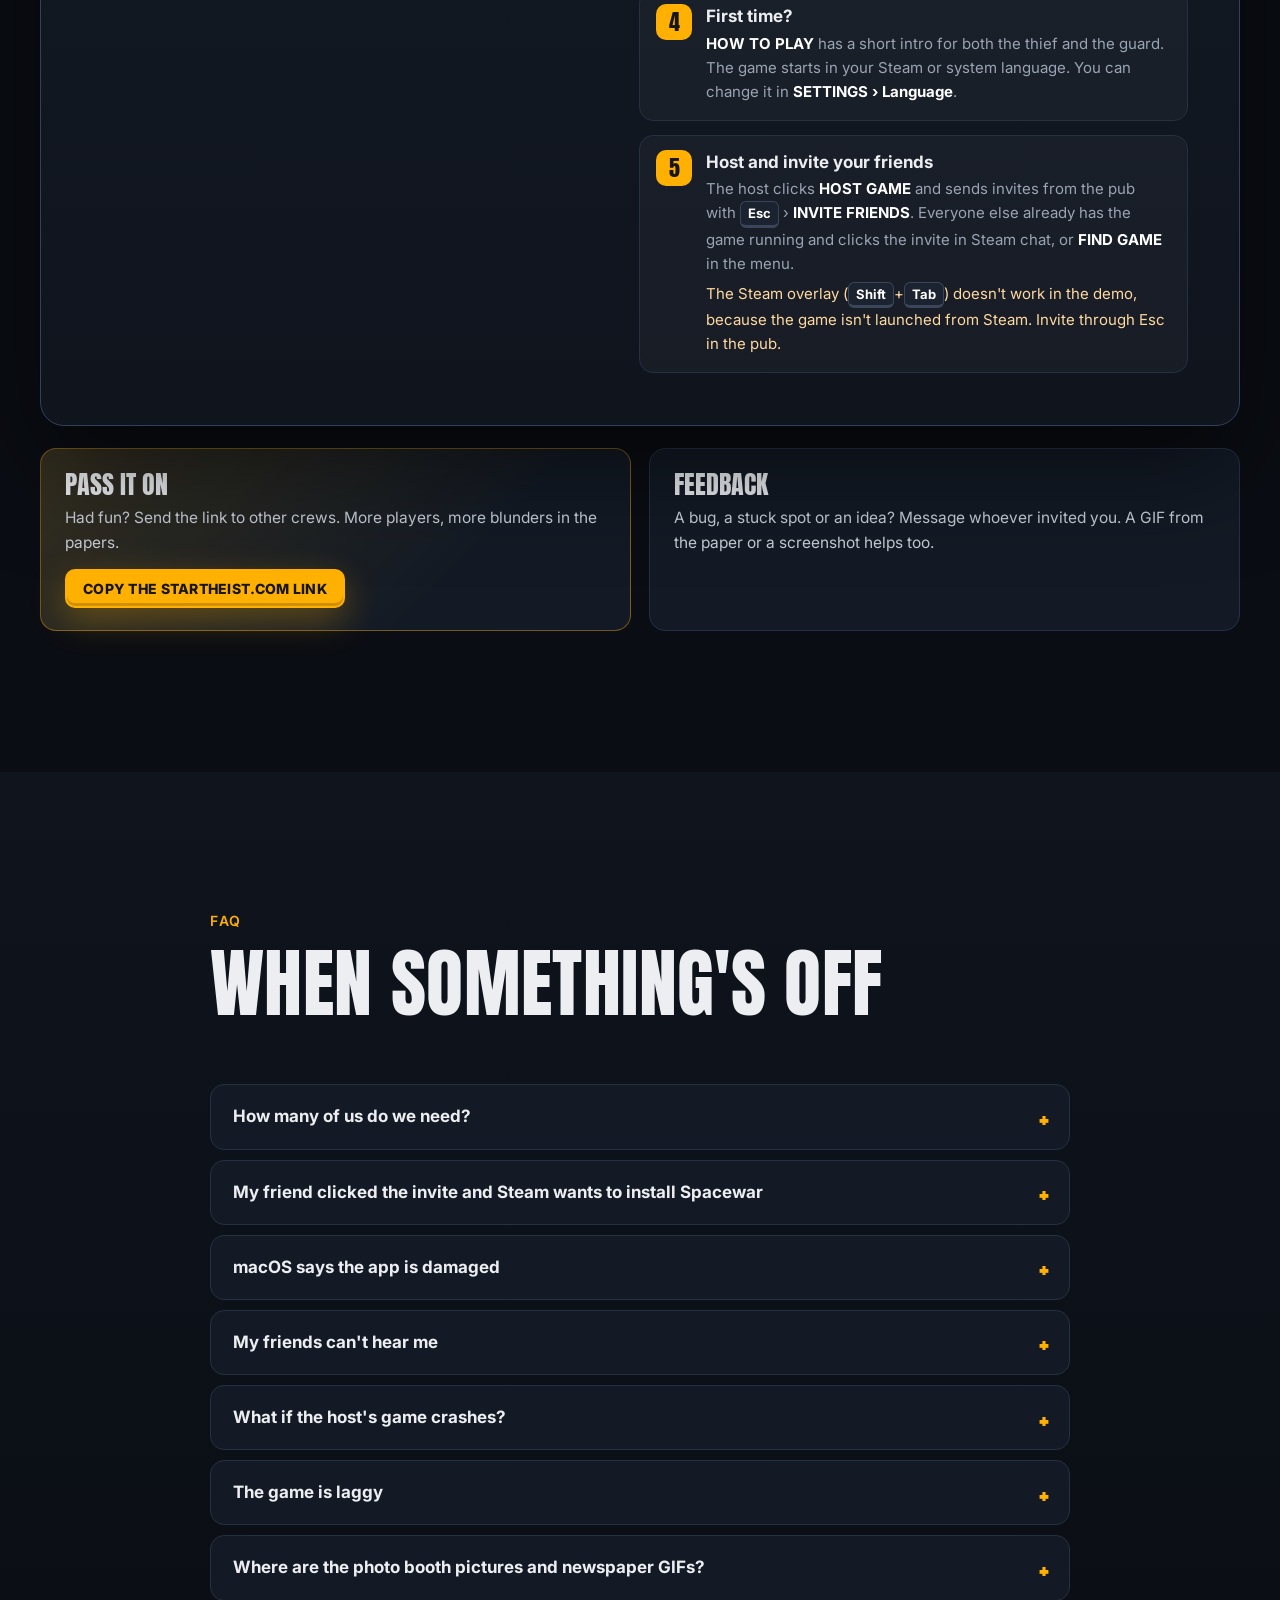
==== commit a9069a58: "Web: mluvení pod mikrofonem s červenou kontrolkou REC, studio soutěže a popelnice z dnešní hry Klip " ====
--- a/en/index.html
+++ b/en/index.html
@@ -184,7 +184,7 @@
 					</div>
 					<figure class="ev reveal">
 						<div class="ev__frame ev__frame--square">
-							<video data-src="/assets/video/talk.mp4?v=cs3" muted loop playsinline preload="none" data-poster="/assets/img/talk.jpg?v=cs3" aria-label="Two thieves talk in a corridor right under a ceiling microphone"></video>
+							<video data-src="/assets/video/talk.mp4?v=cs4" muted loop playsinline preload="none" data-poster="/assets/img/talk.jpg?v=cs4" aria-label="Two thieves talk in a corridor right under a ceiling microphone; its light glows red while they talk"></video>
 							<span class="mic" aria-hidden="true"><i></i><i></i><i></i></span>
 							<p class="heard" aria-hidden="true"><span class="heard__bars"><i></i><i></i><i></i><i></i><i></i></span><span class="heard__text">GUARD OFFICE HEARS: <b>“Hey, the safe's over here!”</b></span></p>
 						</div>
@@ -393,7 +393,7 @@
 				</div>
 				<div class="bento" style="margin-top:clamp(44px,6vw,80px)">
 					<figure class="ev reveal">
-						<div class="ev__frame"><img src="/assets/img/sm/pub_bin_en.jpg?v=cs3" alt="A player in a guard's cap sits in the bin under a glowing GUARD sign" loading="lazy" width="960" height="540"></div>
+						<div class="ev__frame"><img src="/assets/img/sm/pub_bin_en.jpg?v=cs4" alt="A player in a guard's cap sits in the bin under a glowing GUARD sign" loading="lazy" width="960" height="540"></div>
 					</figure>
 					<figure class="ev reveal">
 						<div class="ev__frame"><img src="/assets/img/sm/boss_shop_en.jpg?v=cs3" alt="The boss's shop: a table of goods with price tags and the boss behind it" loading="lazy" width="960" height="540"></div>
@@ -451,7 +451,7 @@
 						</div>
 					</article>
 					<article class="place reveal">
-						<img src="/assets/img/sm/map_studio_en.jpg" alt="Game show studio with a wheel of fortune" loading="lazy" width="960" height="540">
+						<img src="/assets/img/sm/map_studio_en.jpg?v=cs4" alt="Game show studio with a wheel of fortune" loading="lazy" width="960" height="540">
 						<div class="place__body">
 							<h3>TV station <span>1–2 floors</span></h3>
 							<p>A news studio with a two-person studio camera, a wheel of fortune, make-up room and one New Year's Eve 1996 tape in the archive.</p>
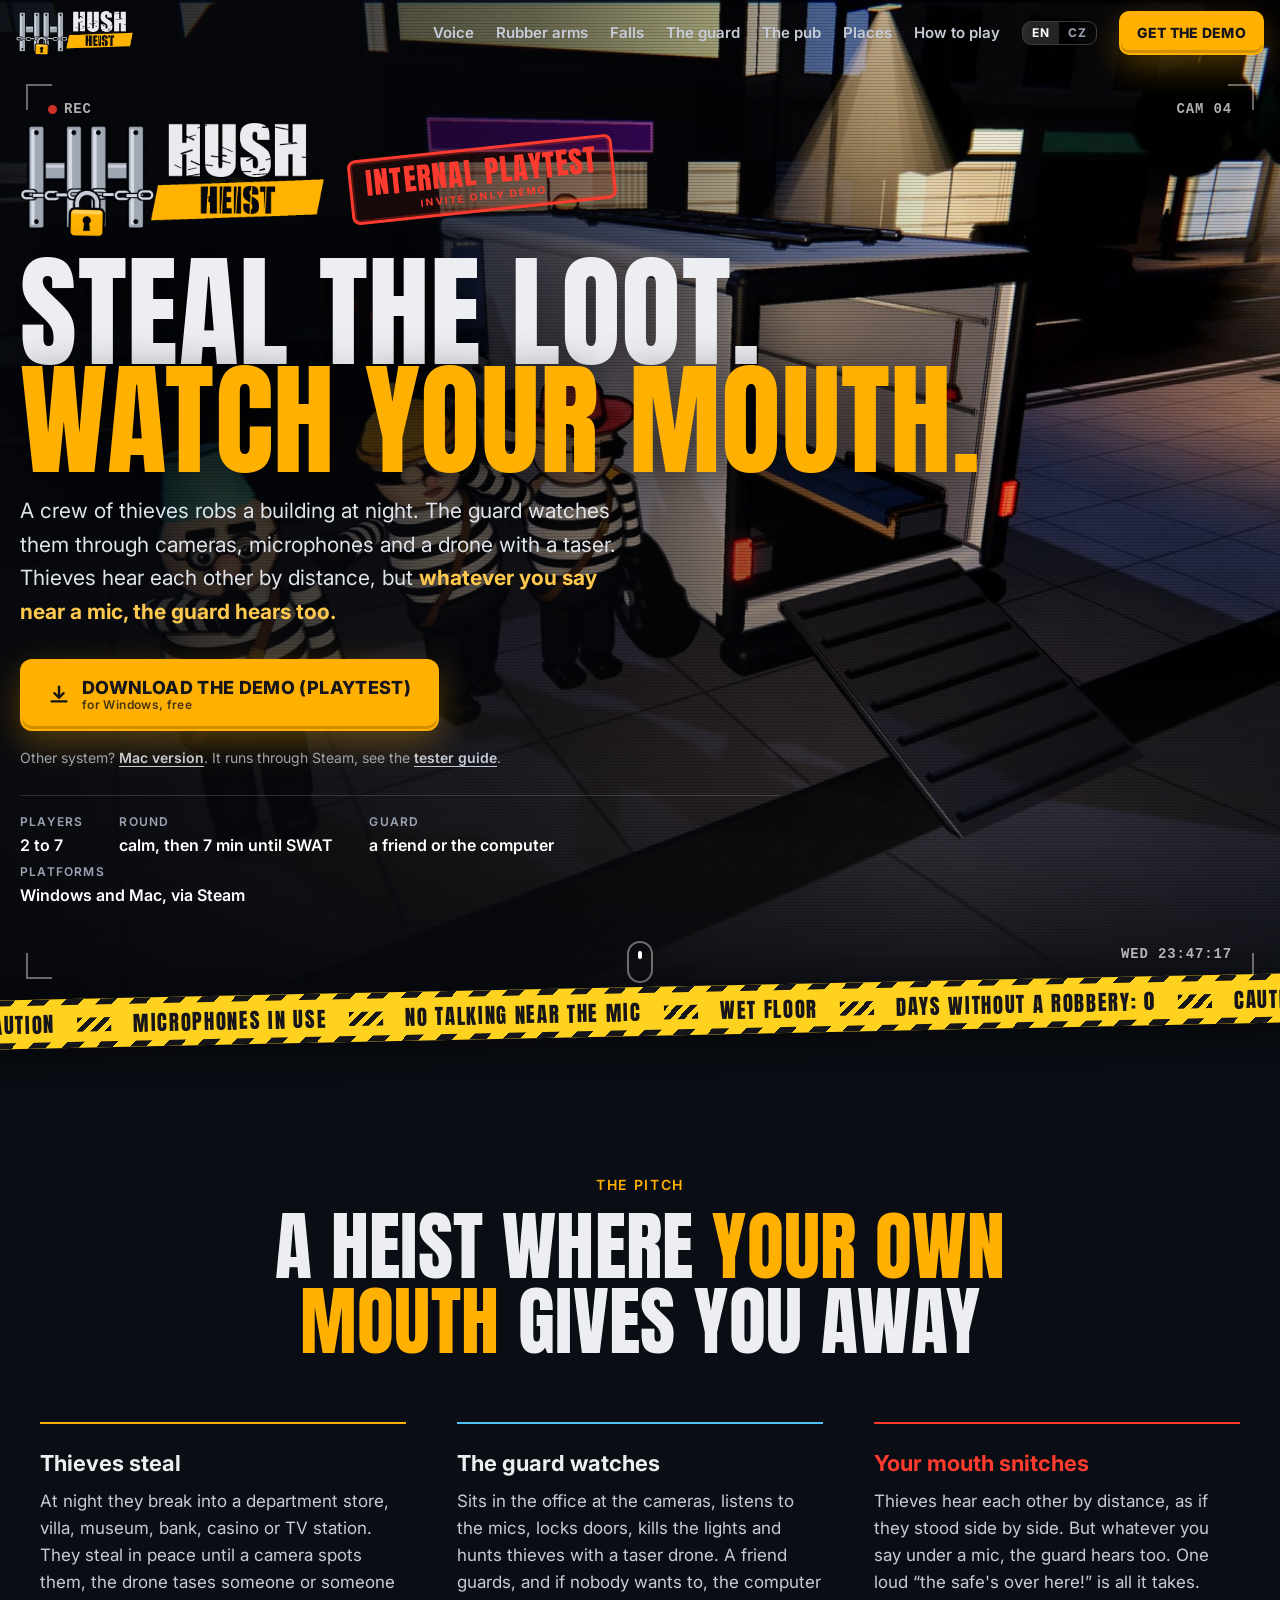
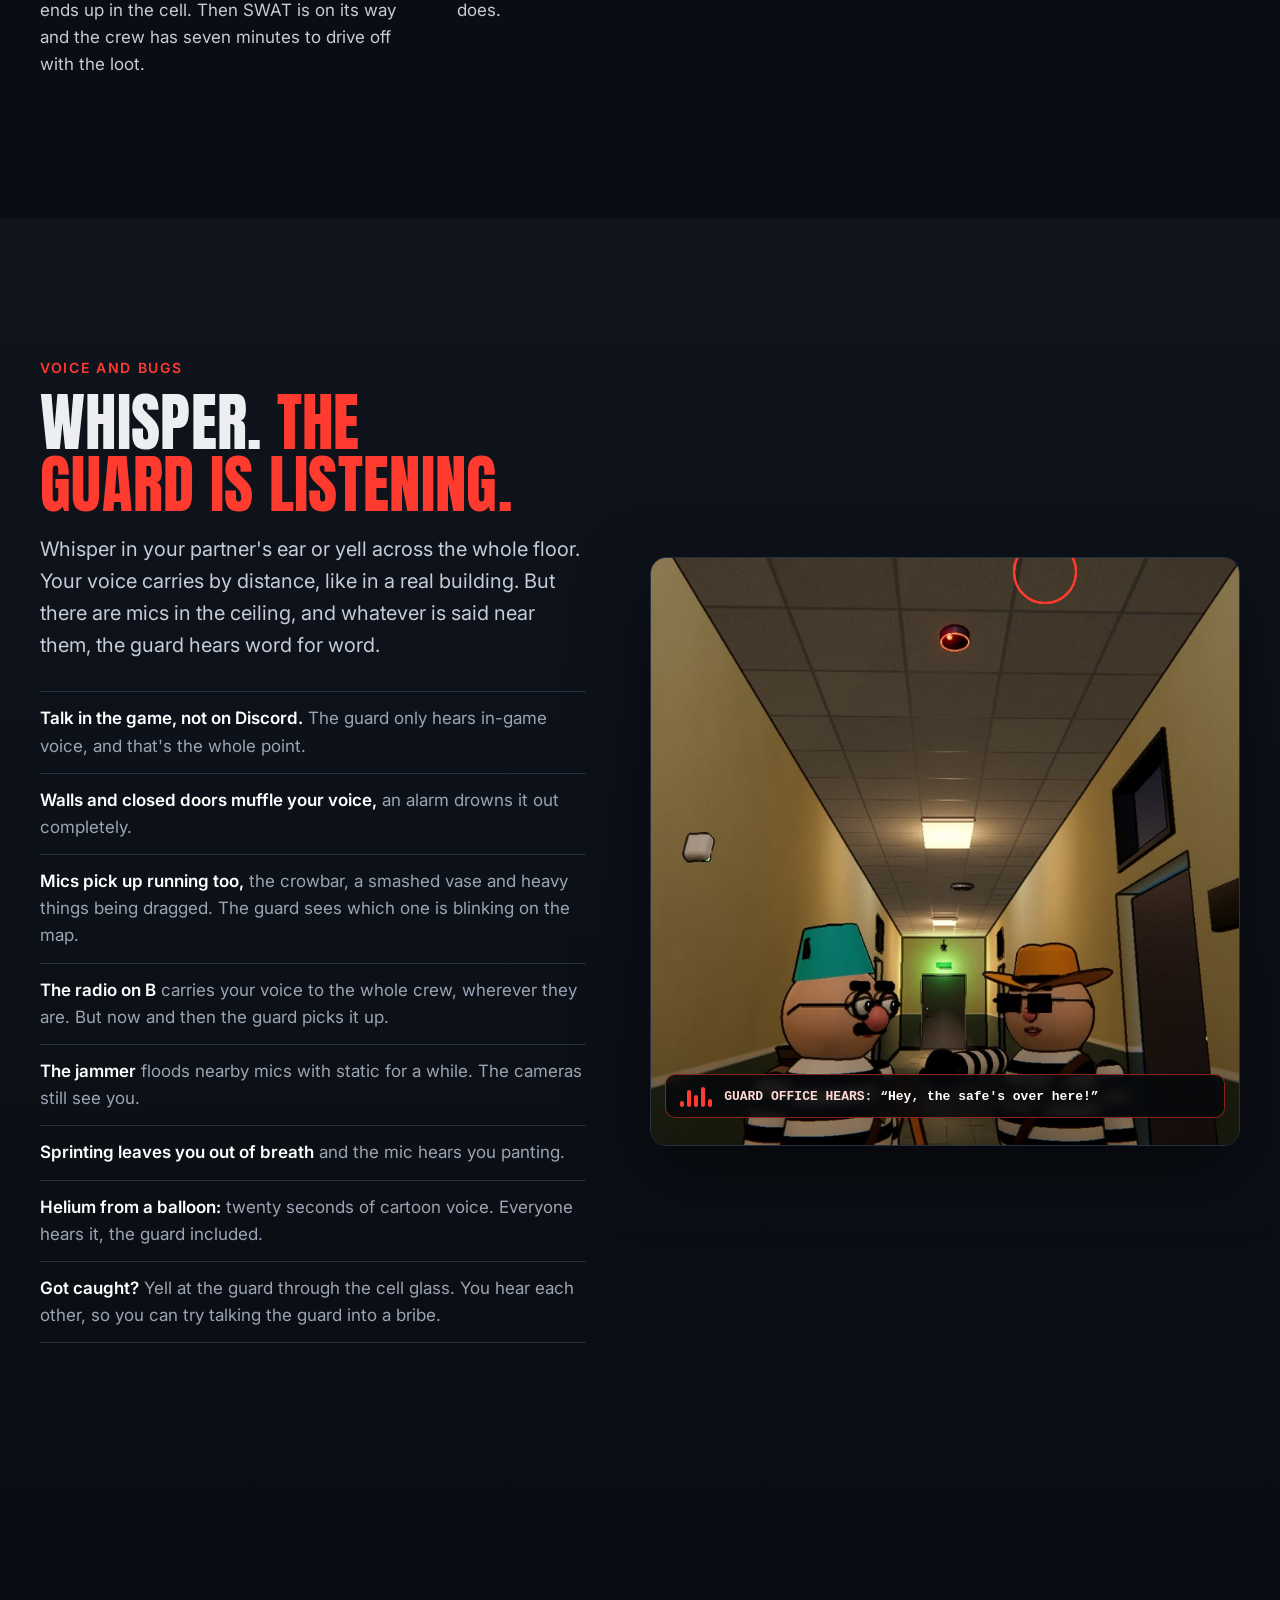
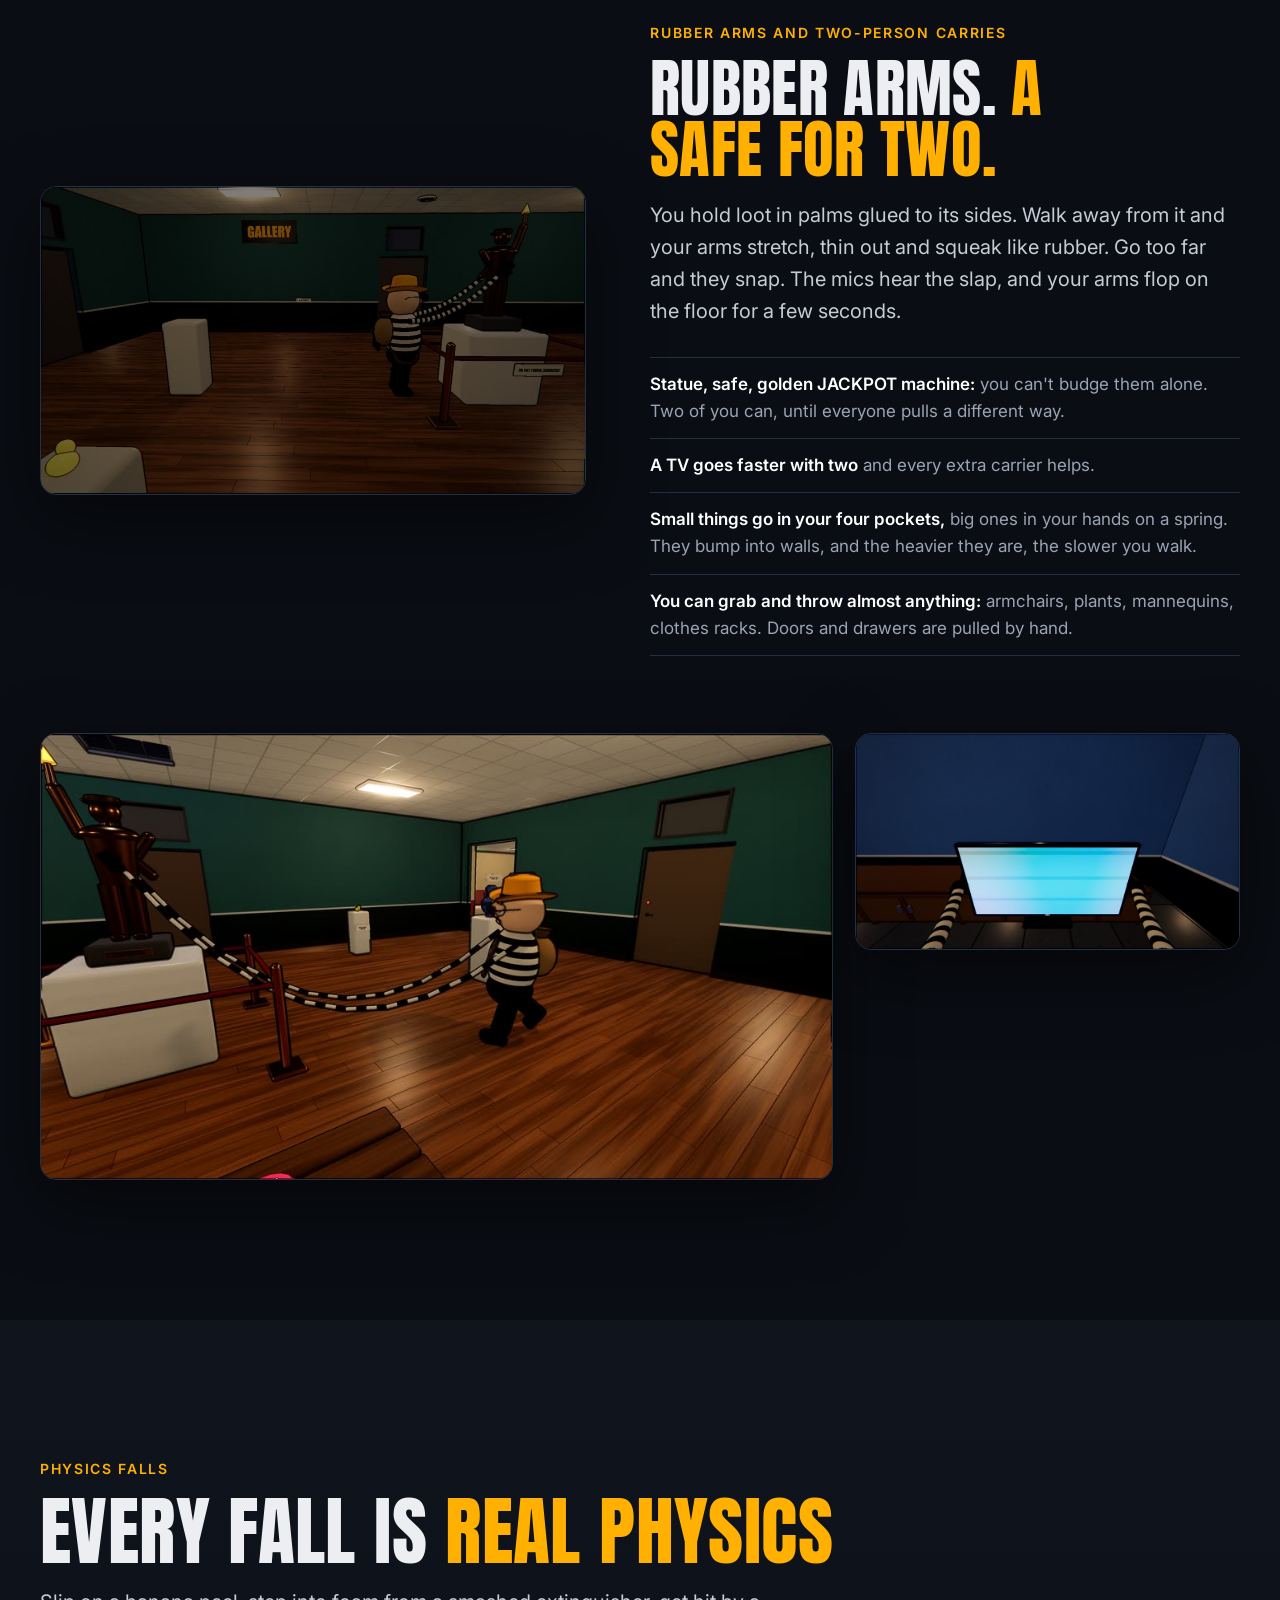
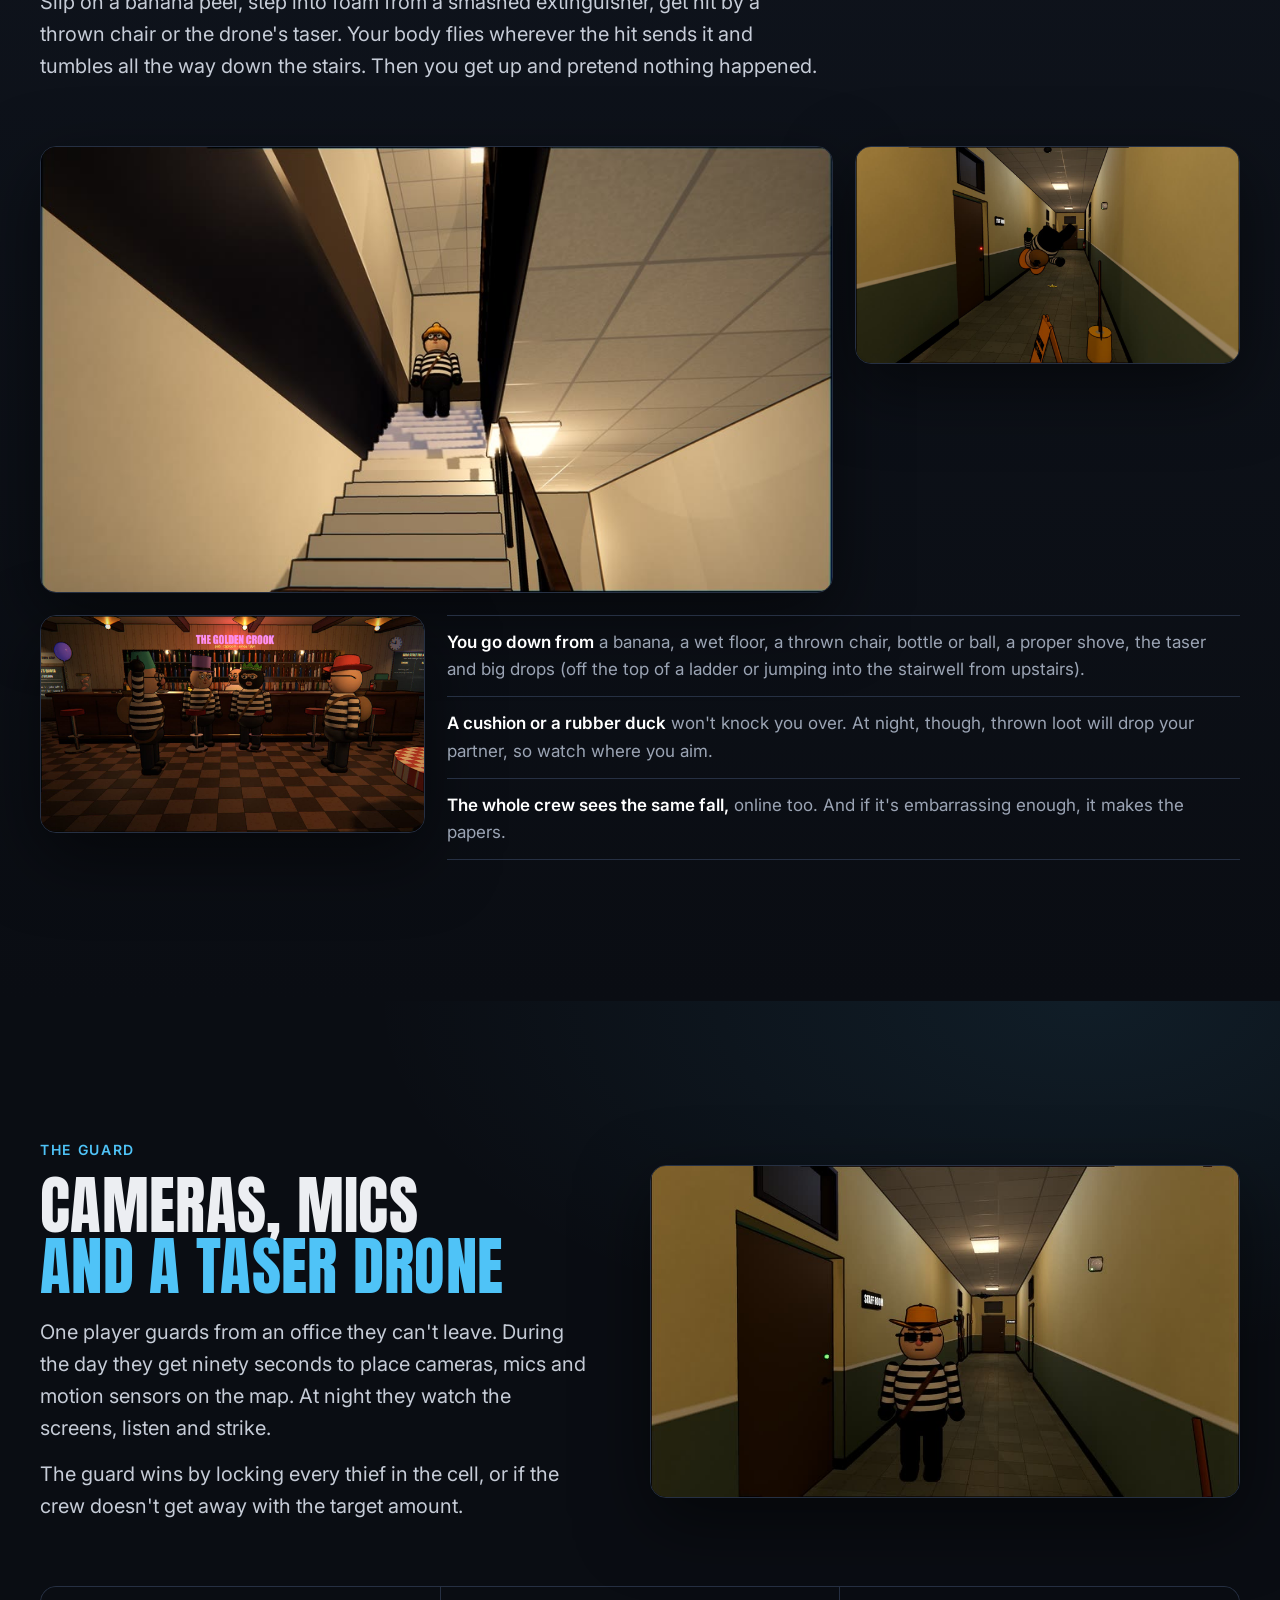
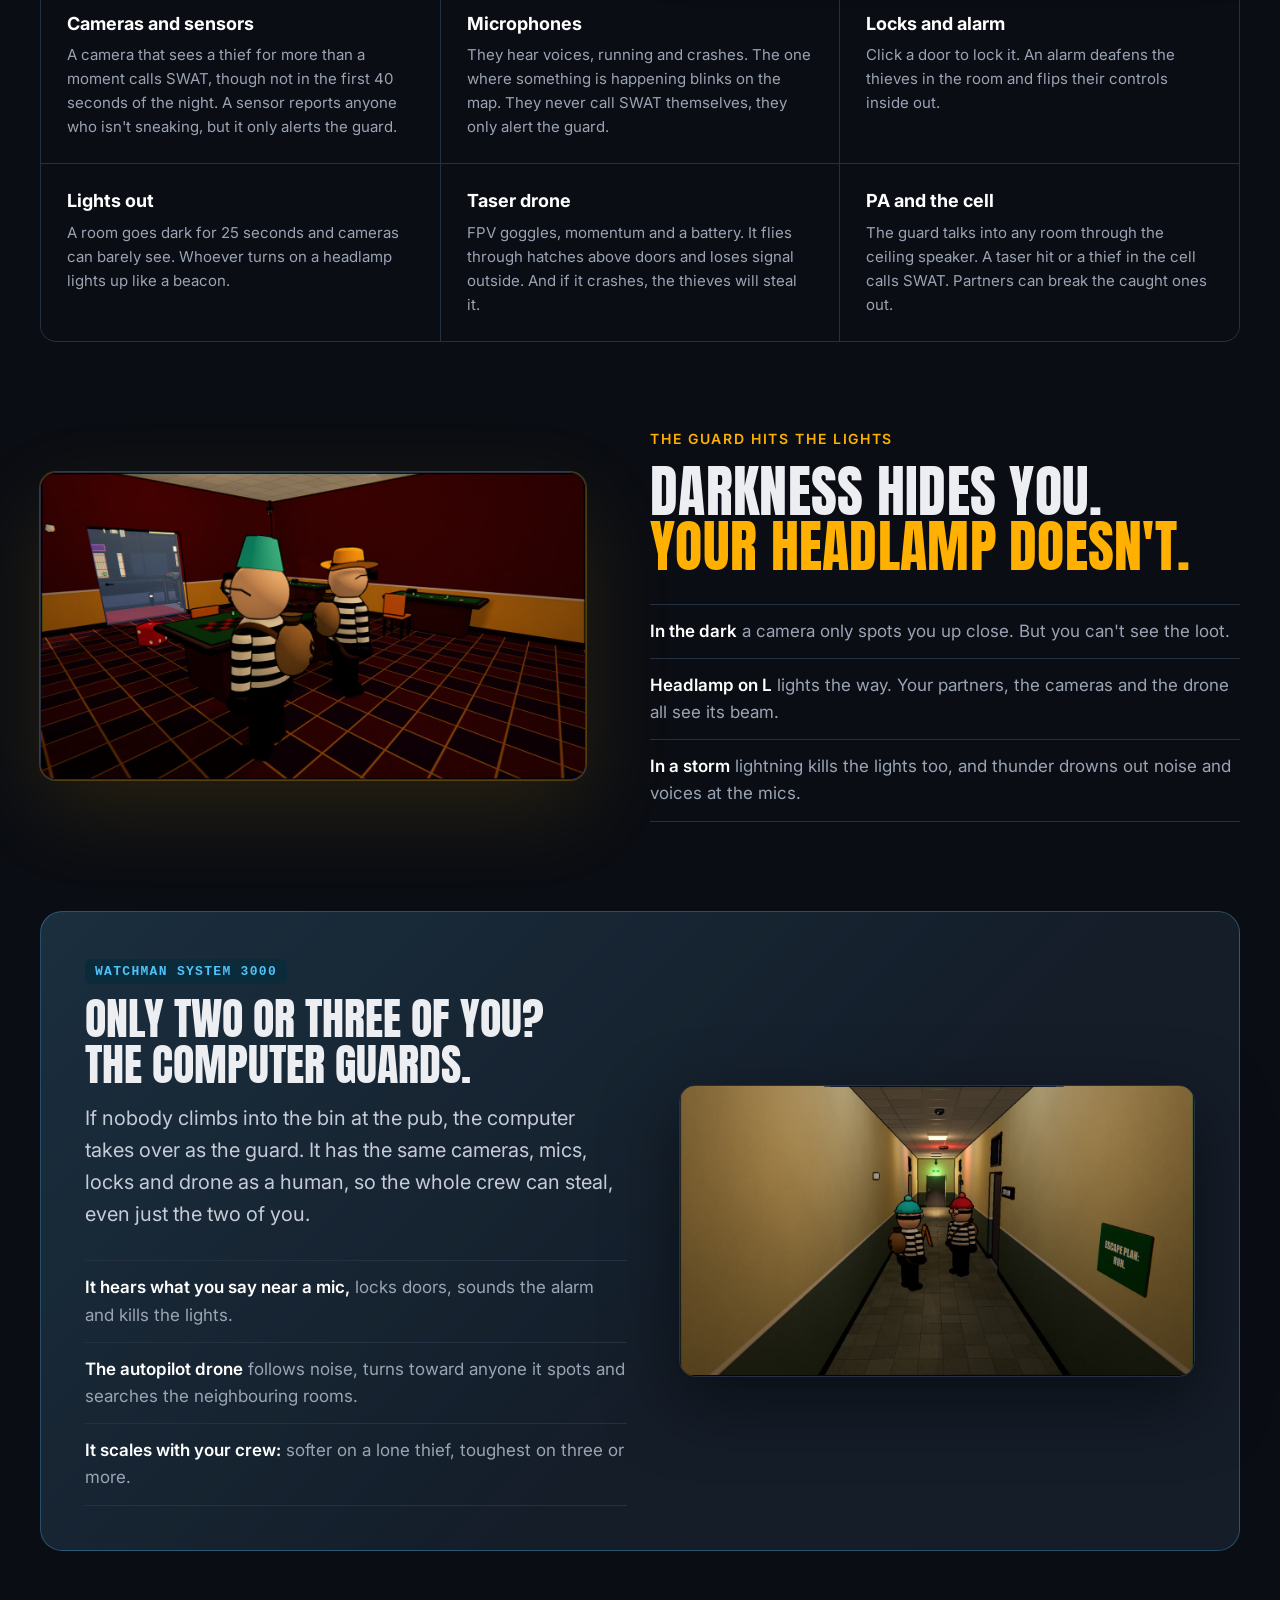
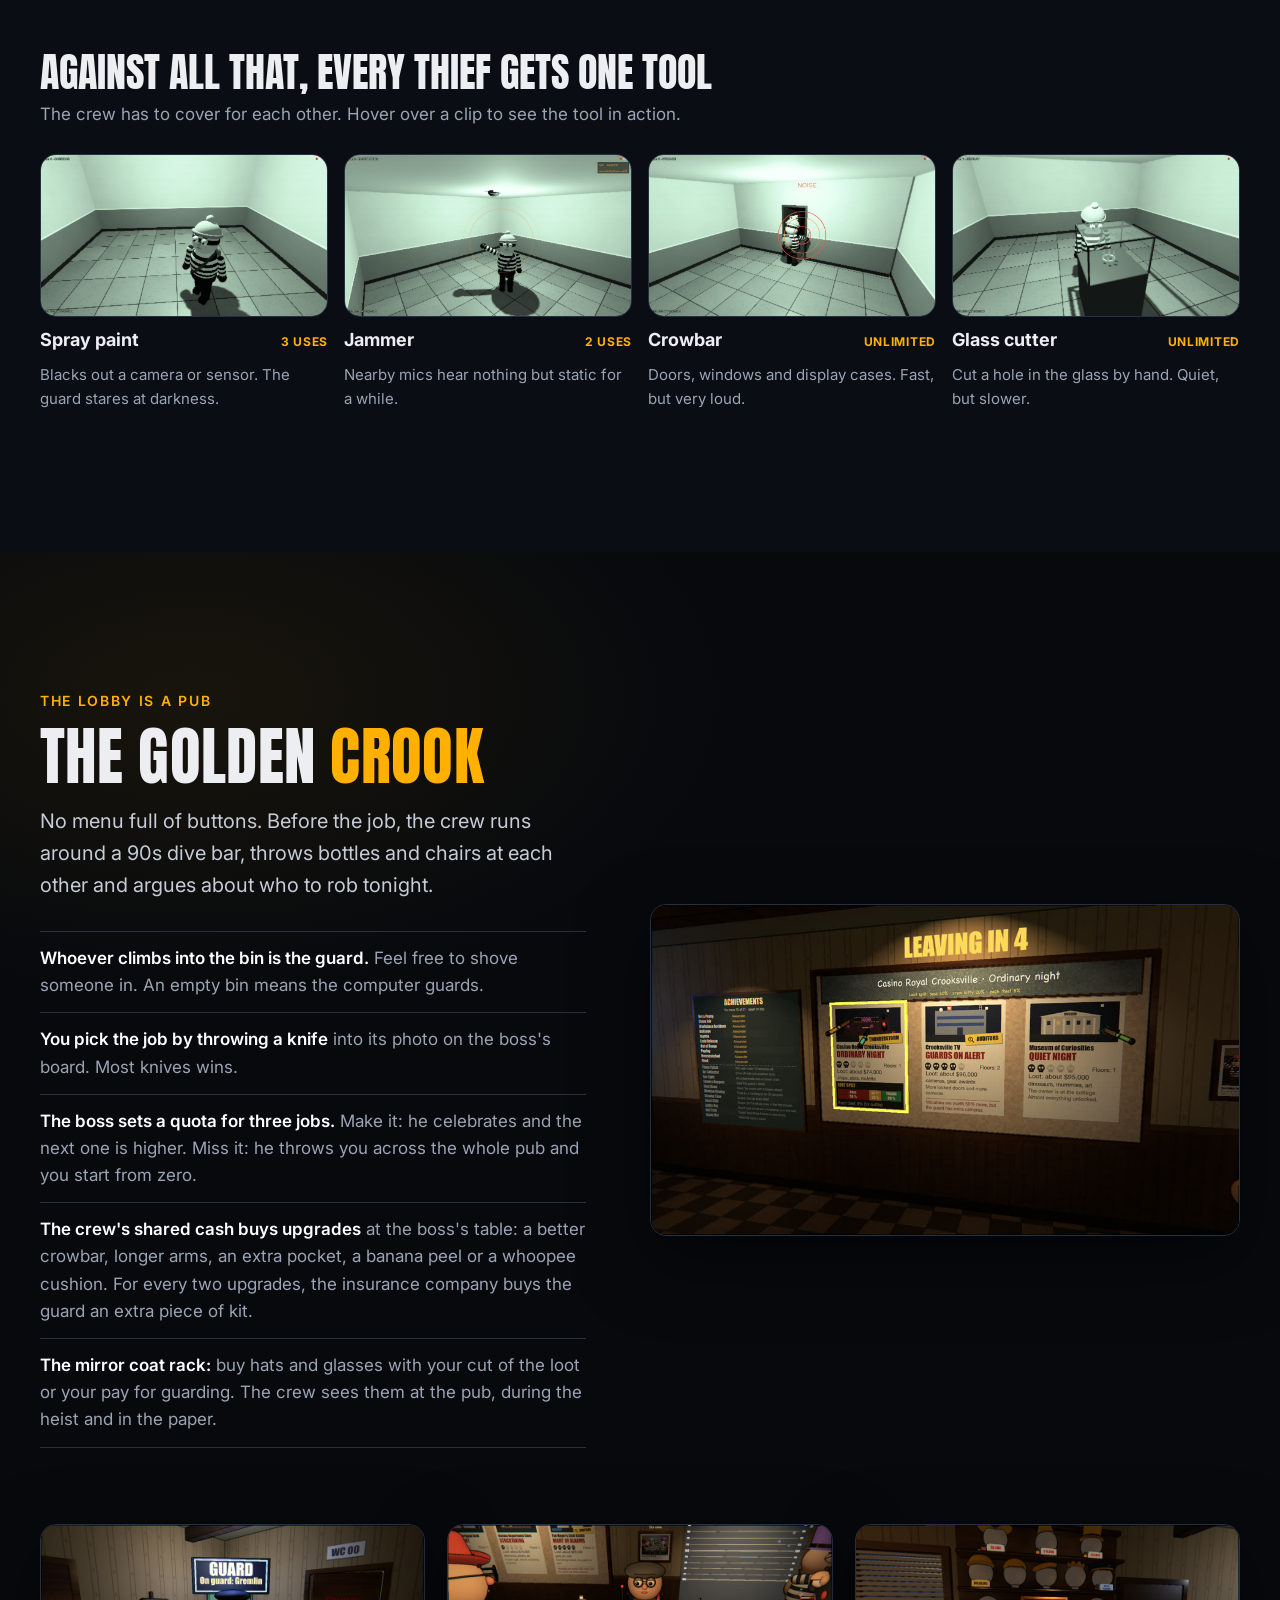
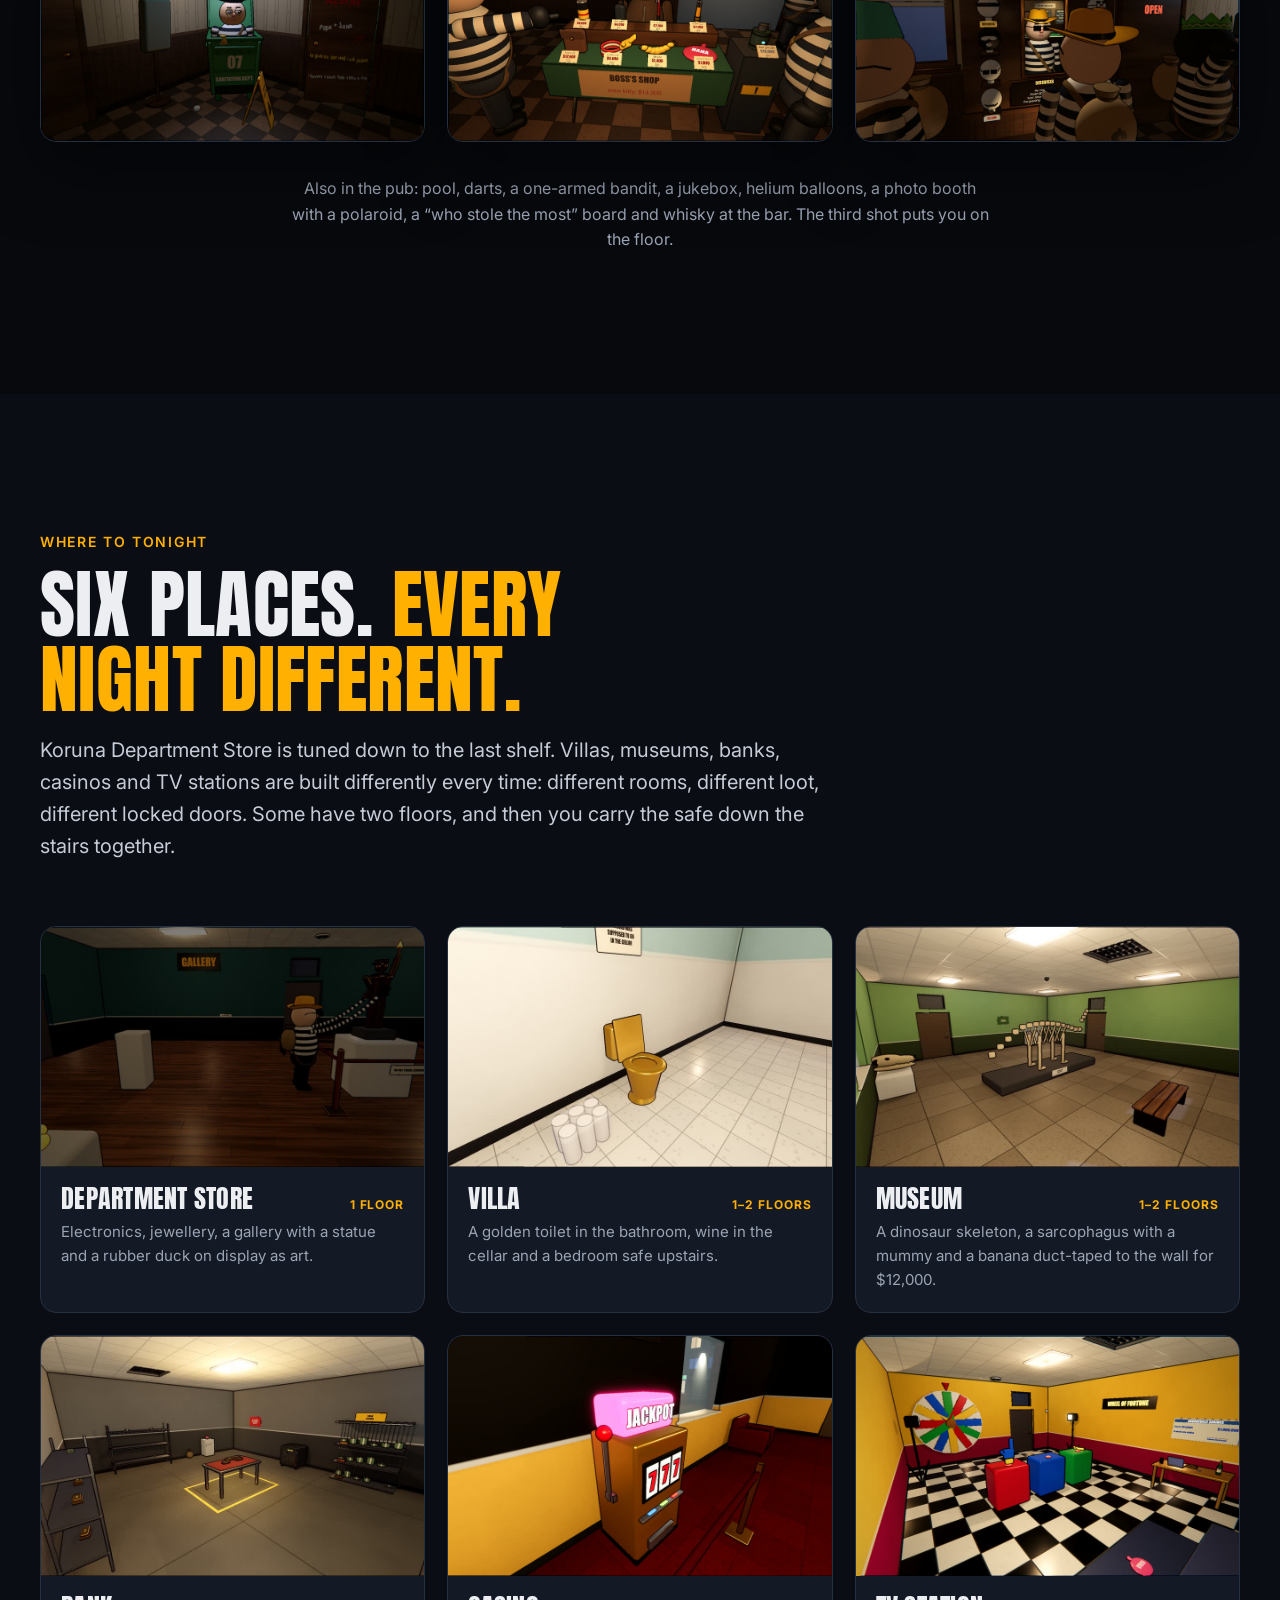
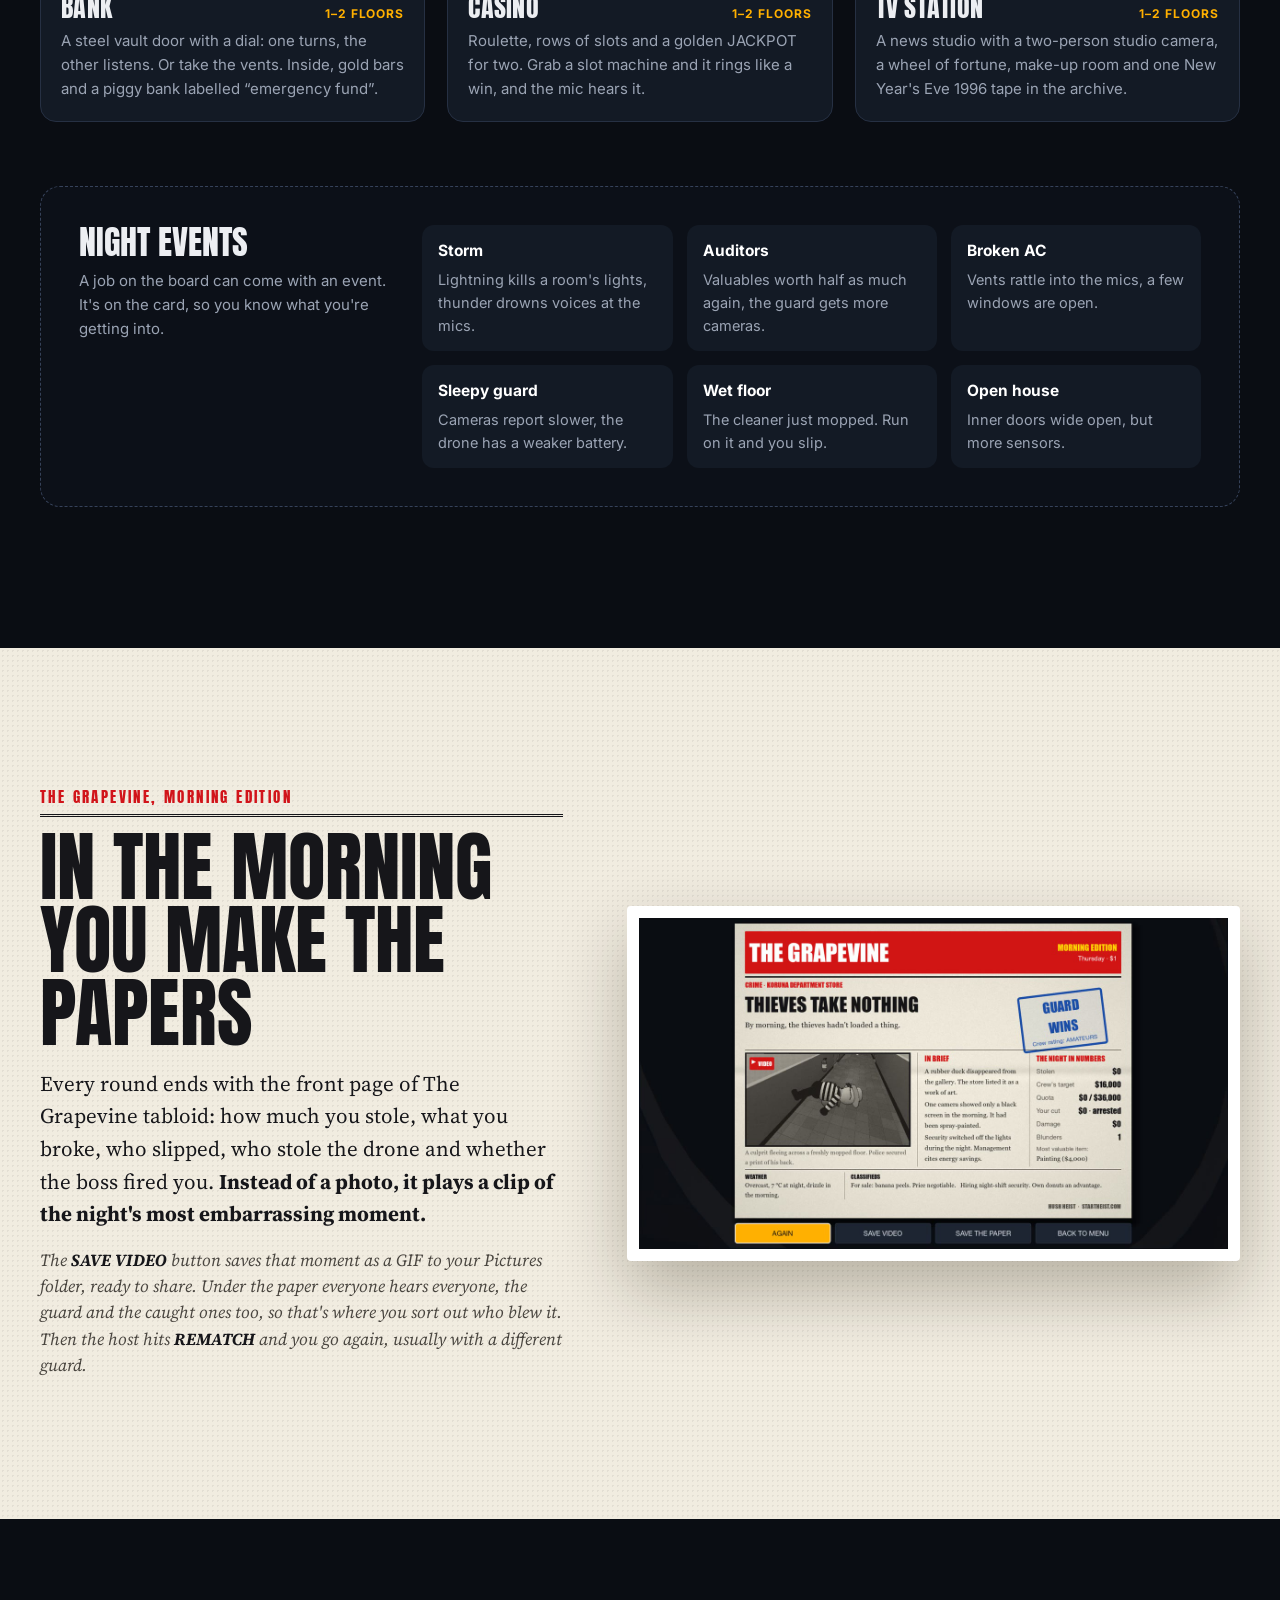
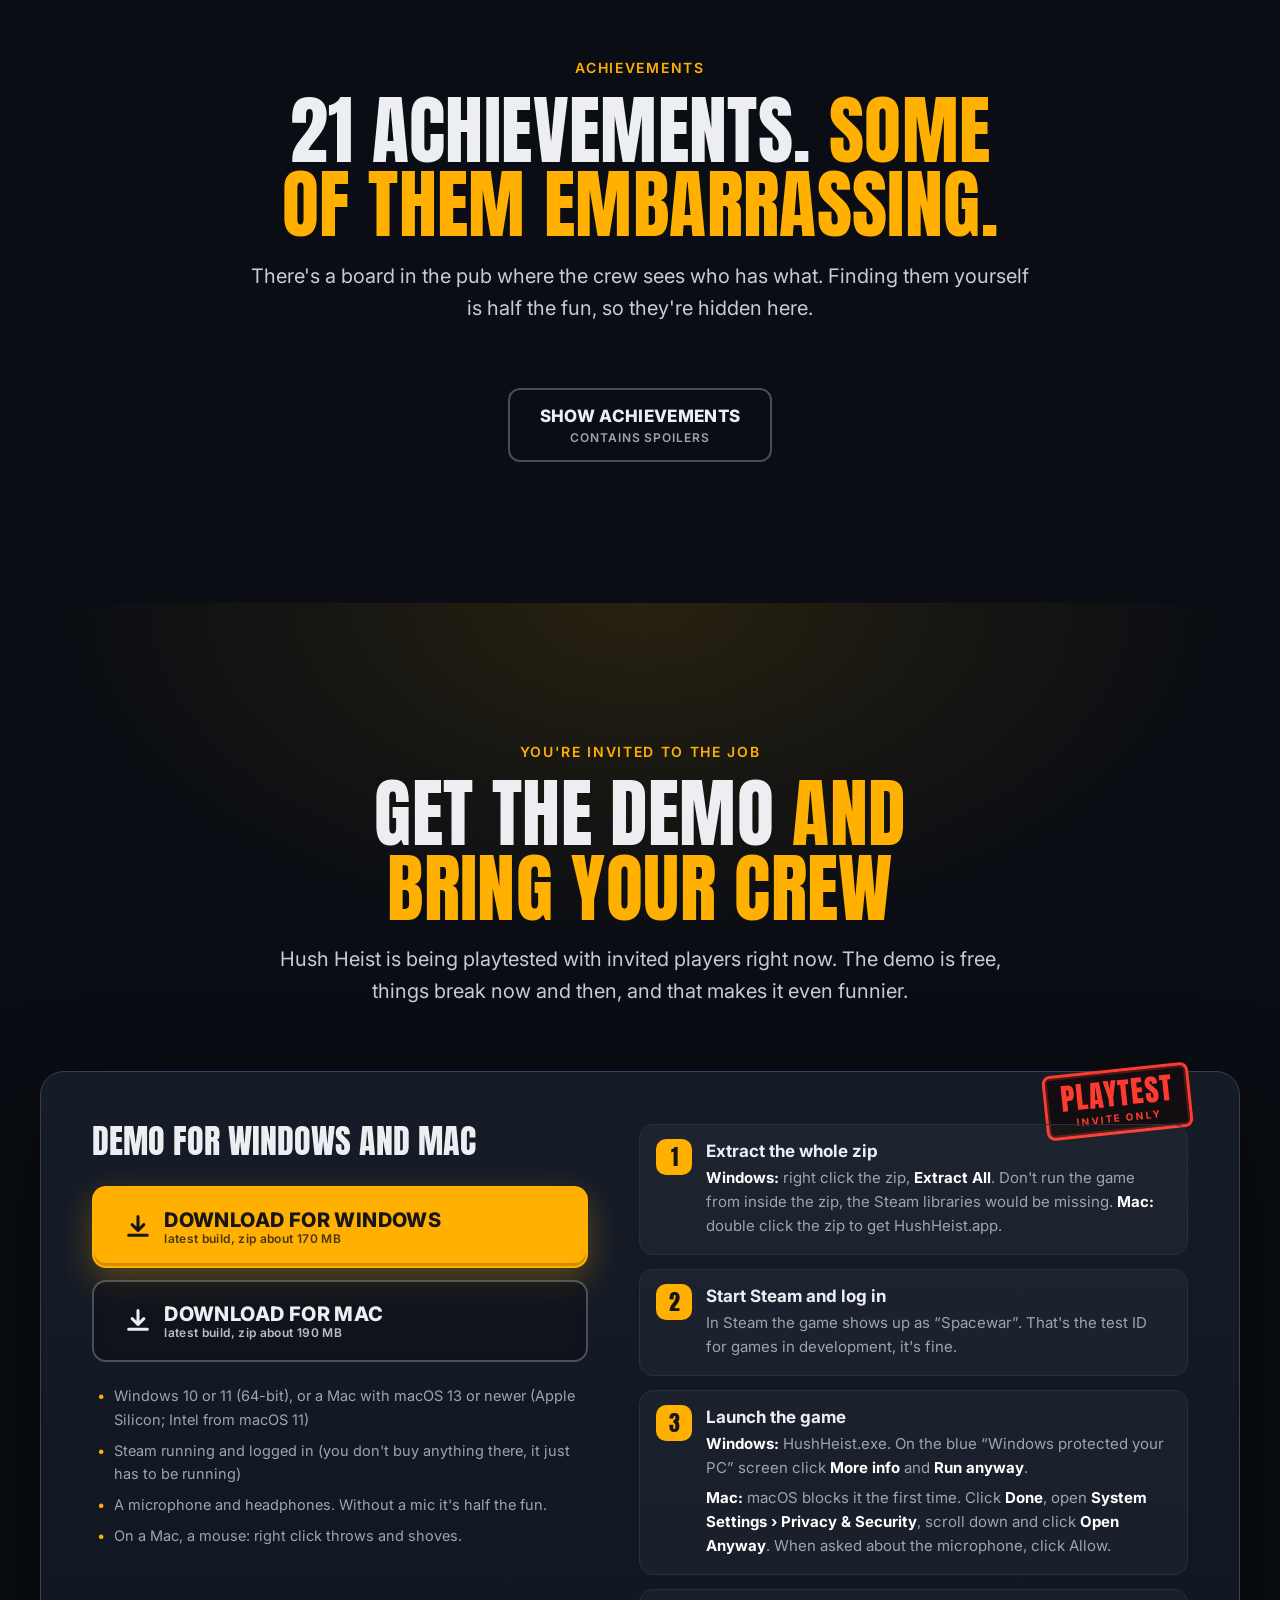
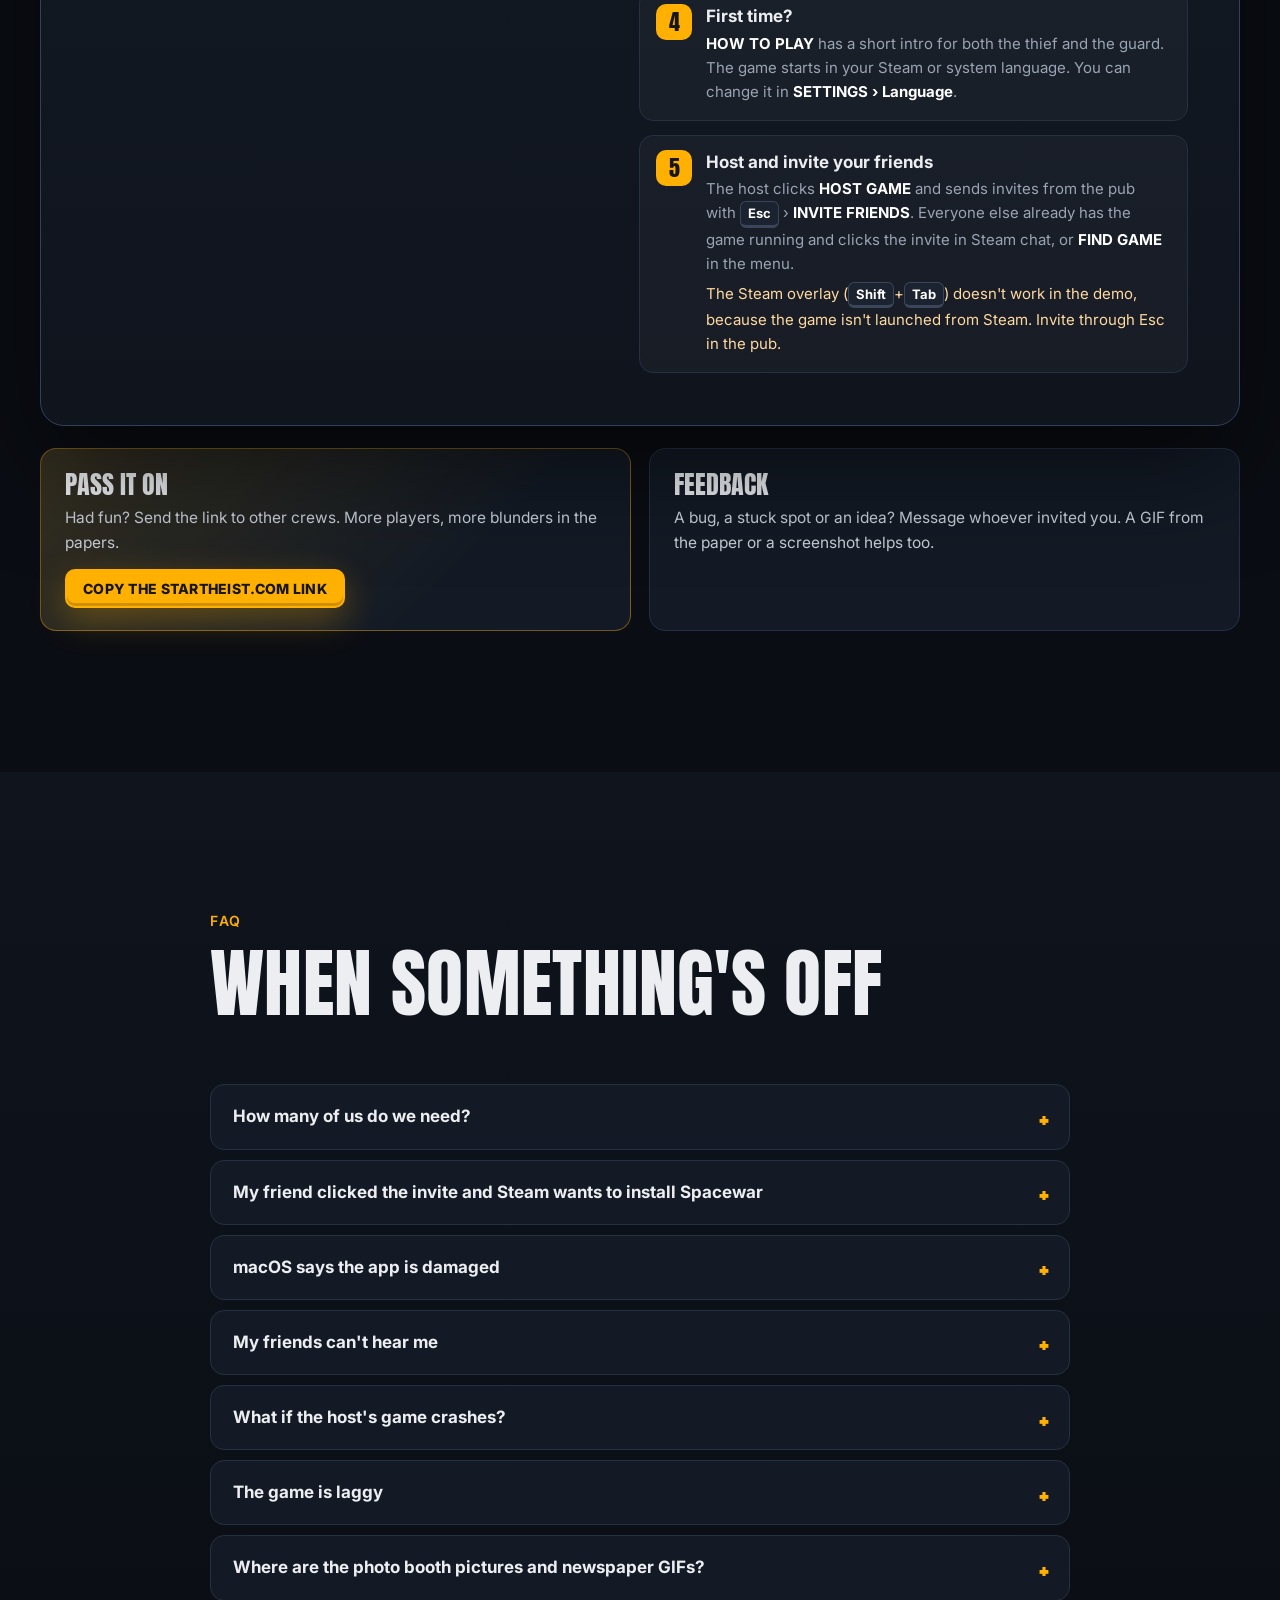
==== commit 35f1173c: "Media kit /press (Matyáš Kouřil, šest jazyků, kontakty se ukážou po vyplnění v config.js) a administ" ====
--- a/en/index.html
+++ b/en/index.html
@@ -721,7 +721,7 @@
 			<img src="/assets/img/logo.png" alt="Hush Heist" width="140" height="55" loading="lazy">
 			<p class="if-playtest">Hush Heist is in development. This demo is an internal playtest for invited players.</p>
 			<p class="if-soon">Hush Heist is coming soon to Steam. <a data-steam href="#stahnout">Add it to your wishlist.</a></p>
-			<p class="footer__small"><a href="/" hreflang="cs" lang="cs" data-lang="cs">Česká verze</a><span>© 2026 Hush Heist</span></p>
+			<p class="footer__small"><a href="/" hreflang="cs" lang="cs" data-lang="cs">Česká verze</a><a href="/press">Press kit</a><span>© 2026 Hush Heist</span></p>
 		</div>
 	</footer>
 
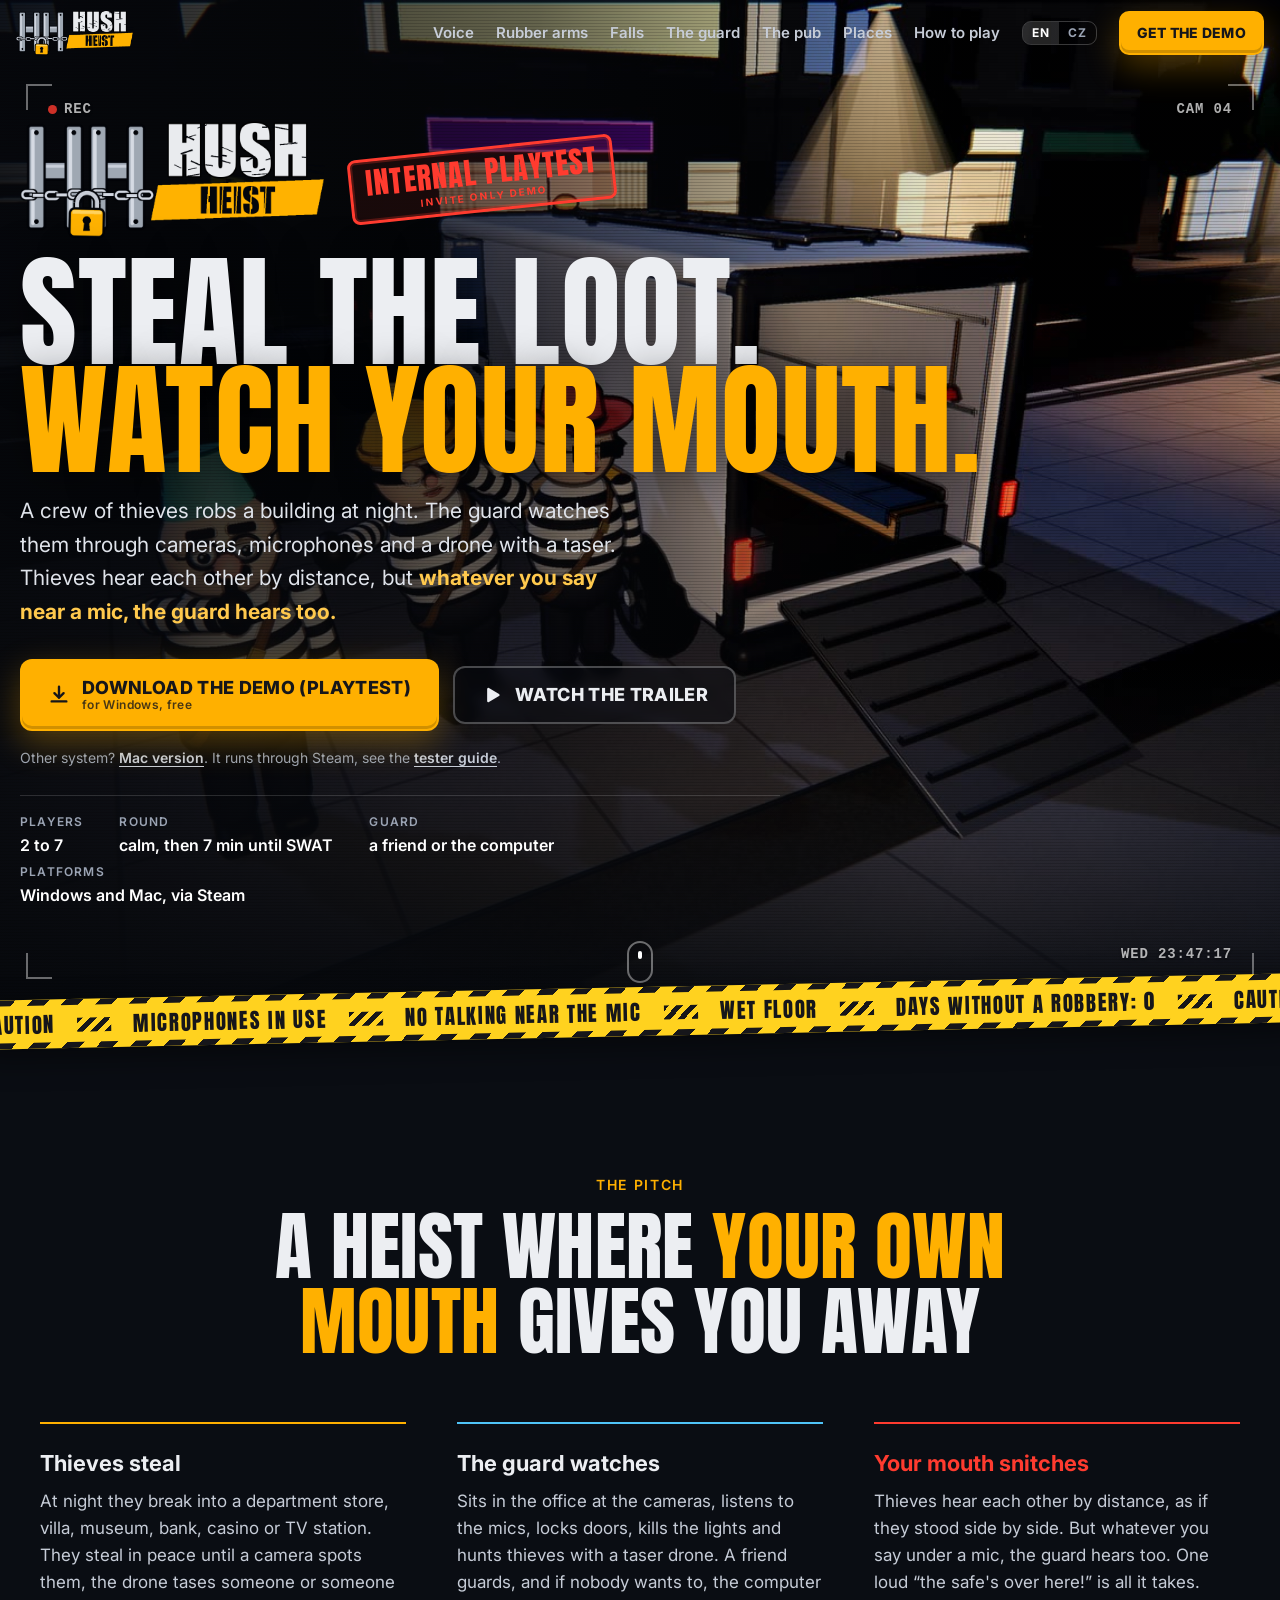
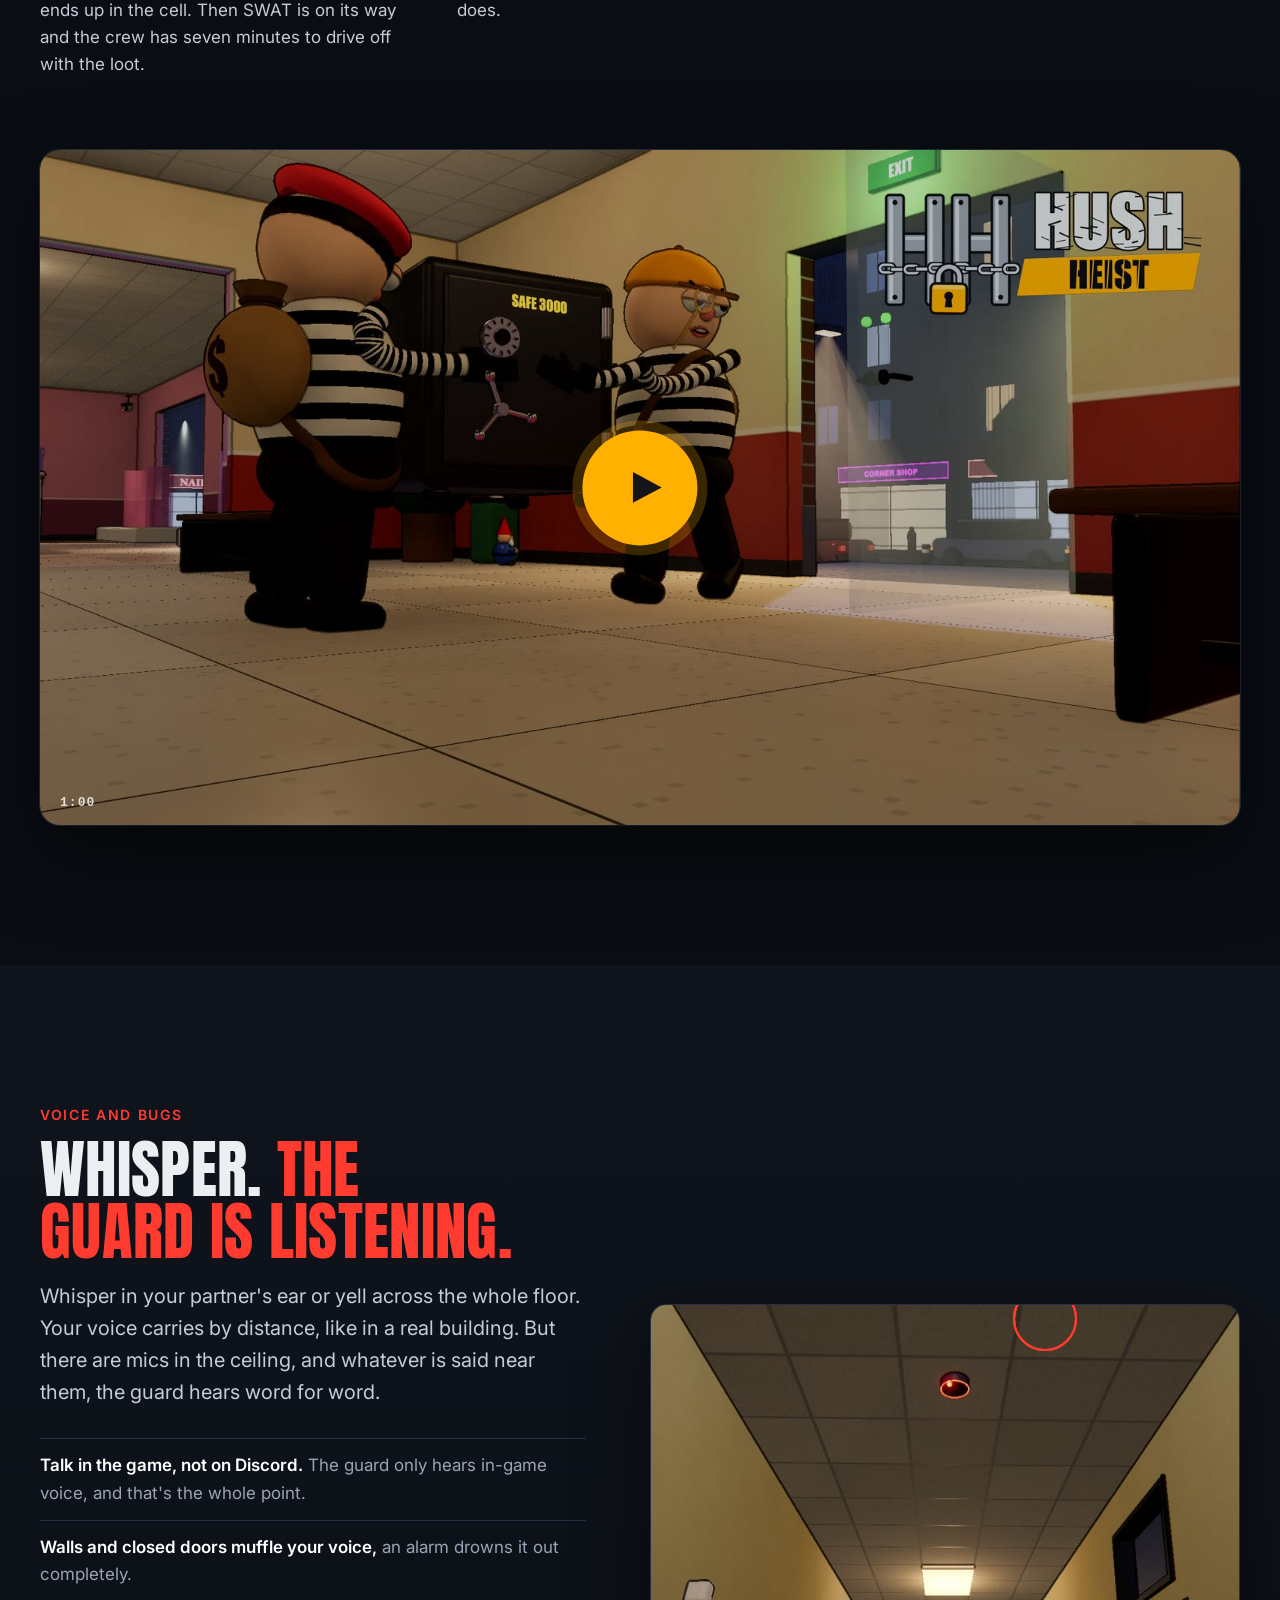
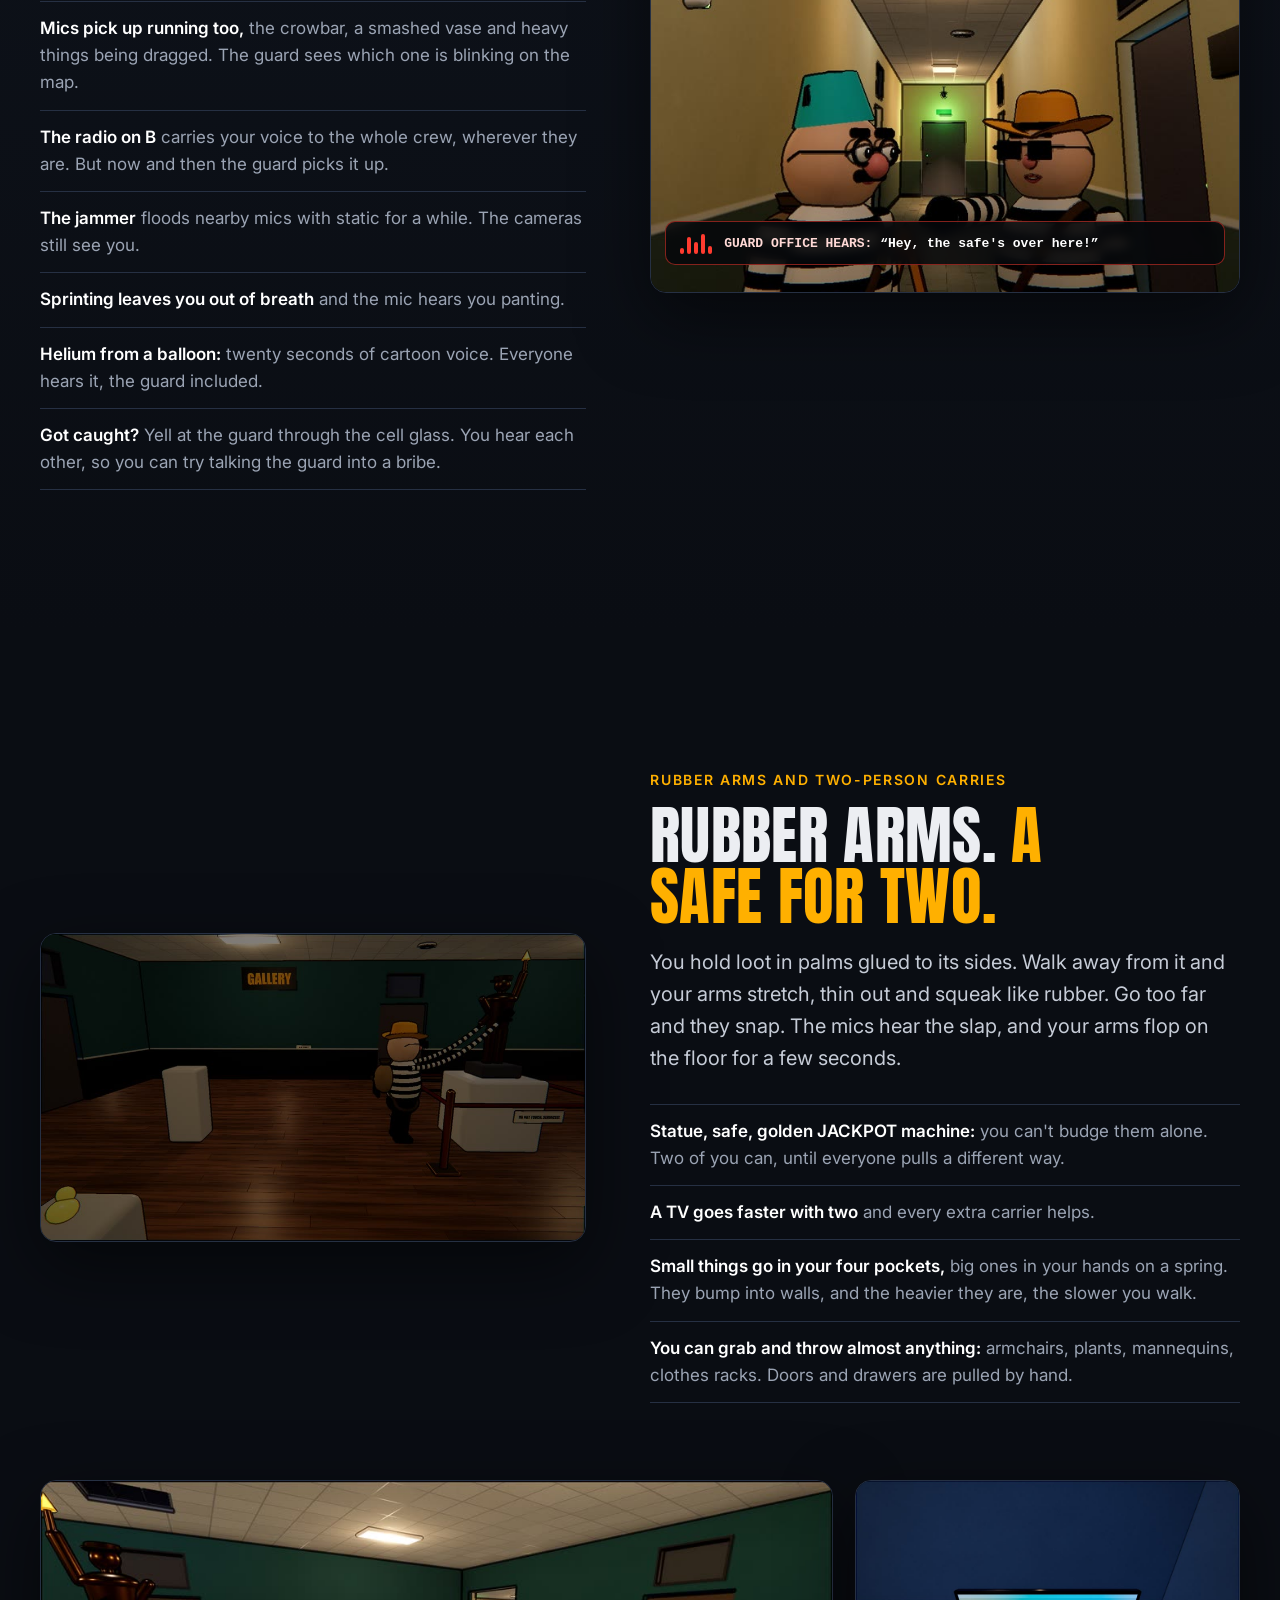
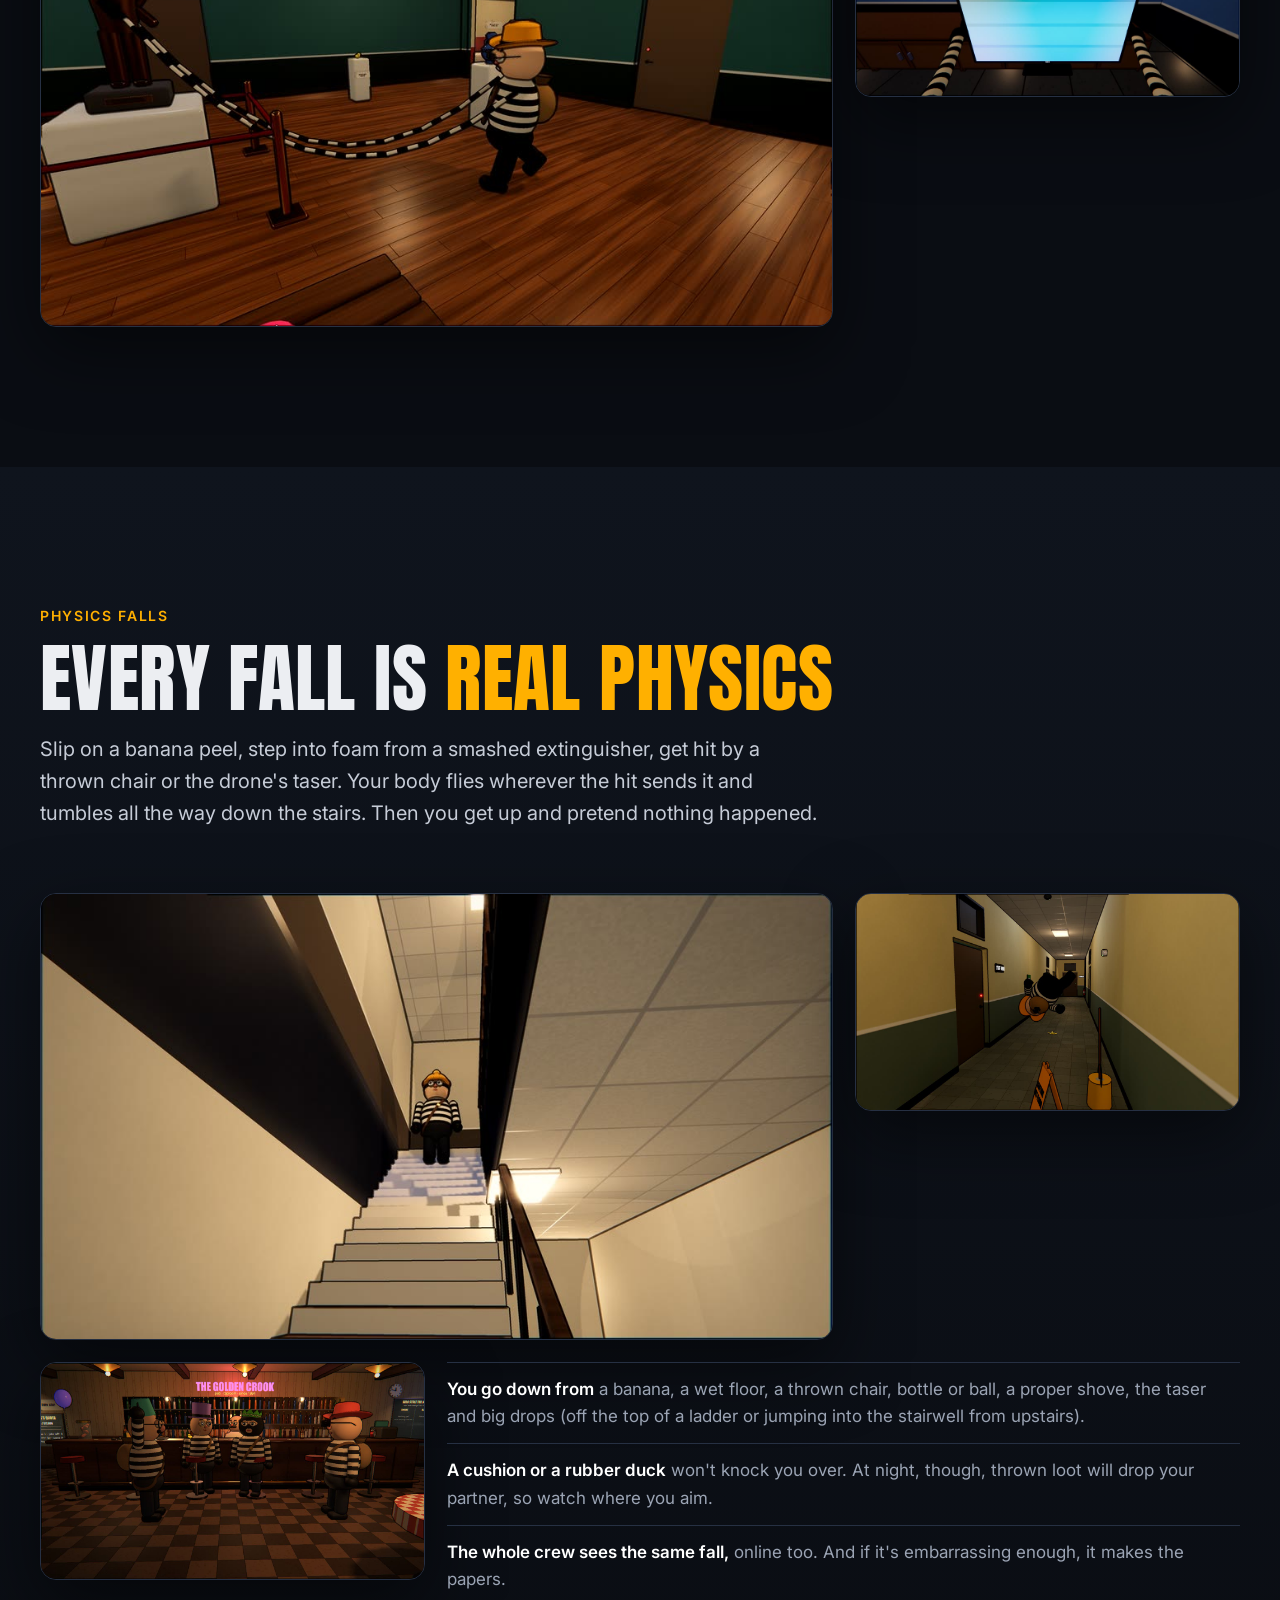
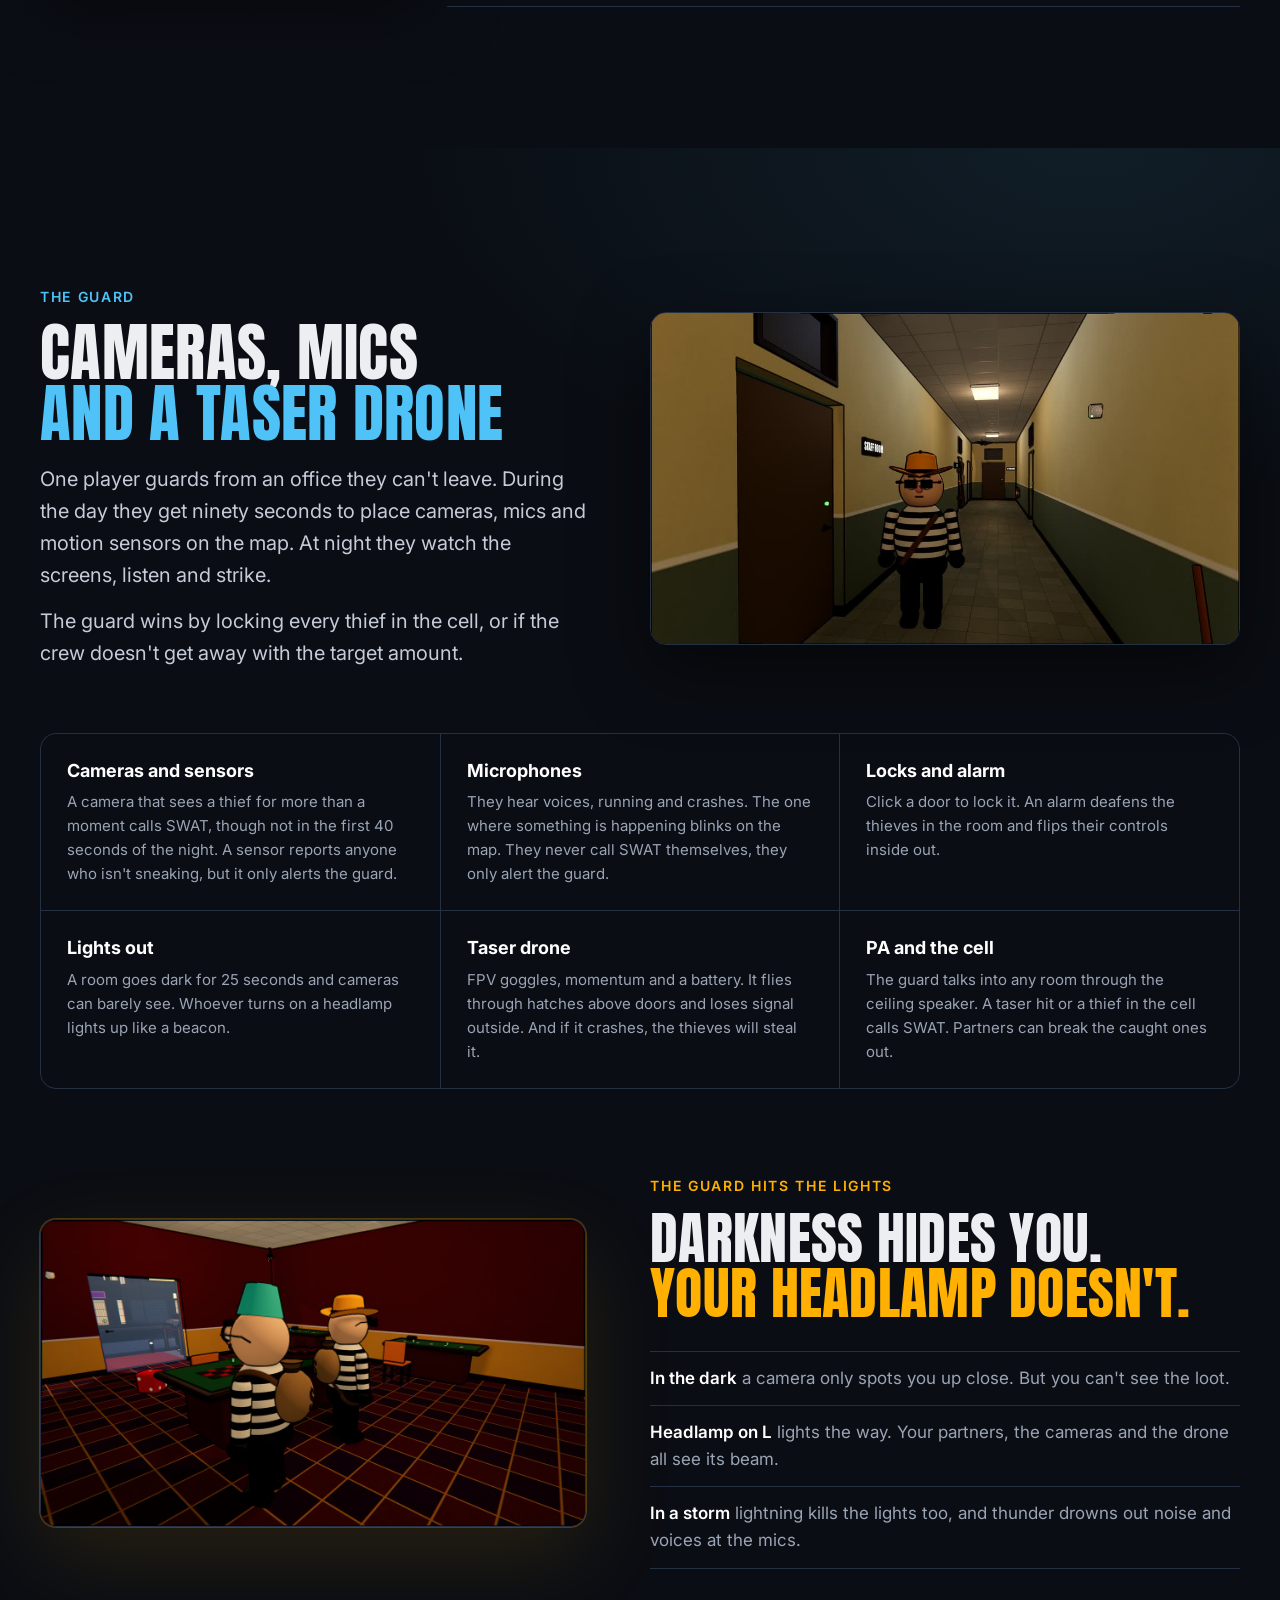
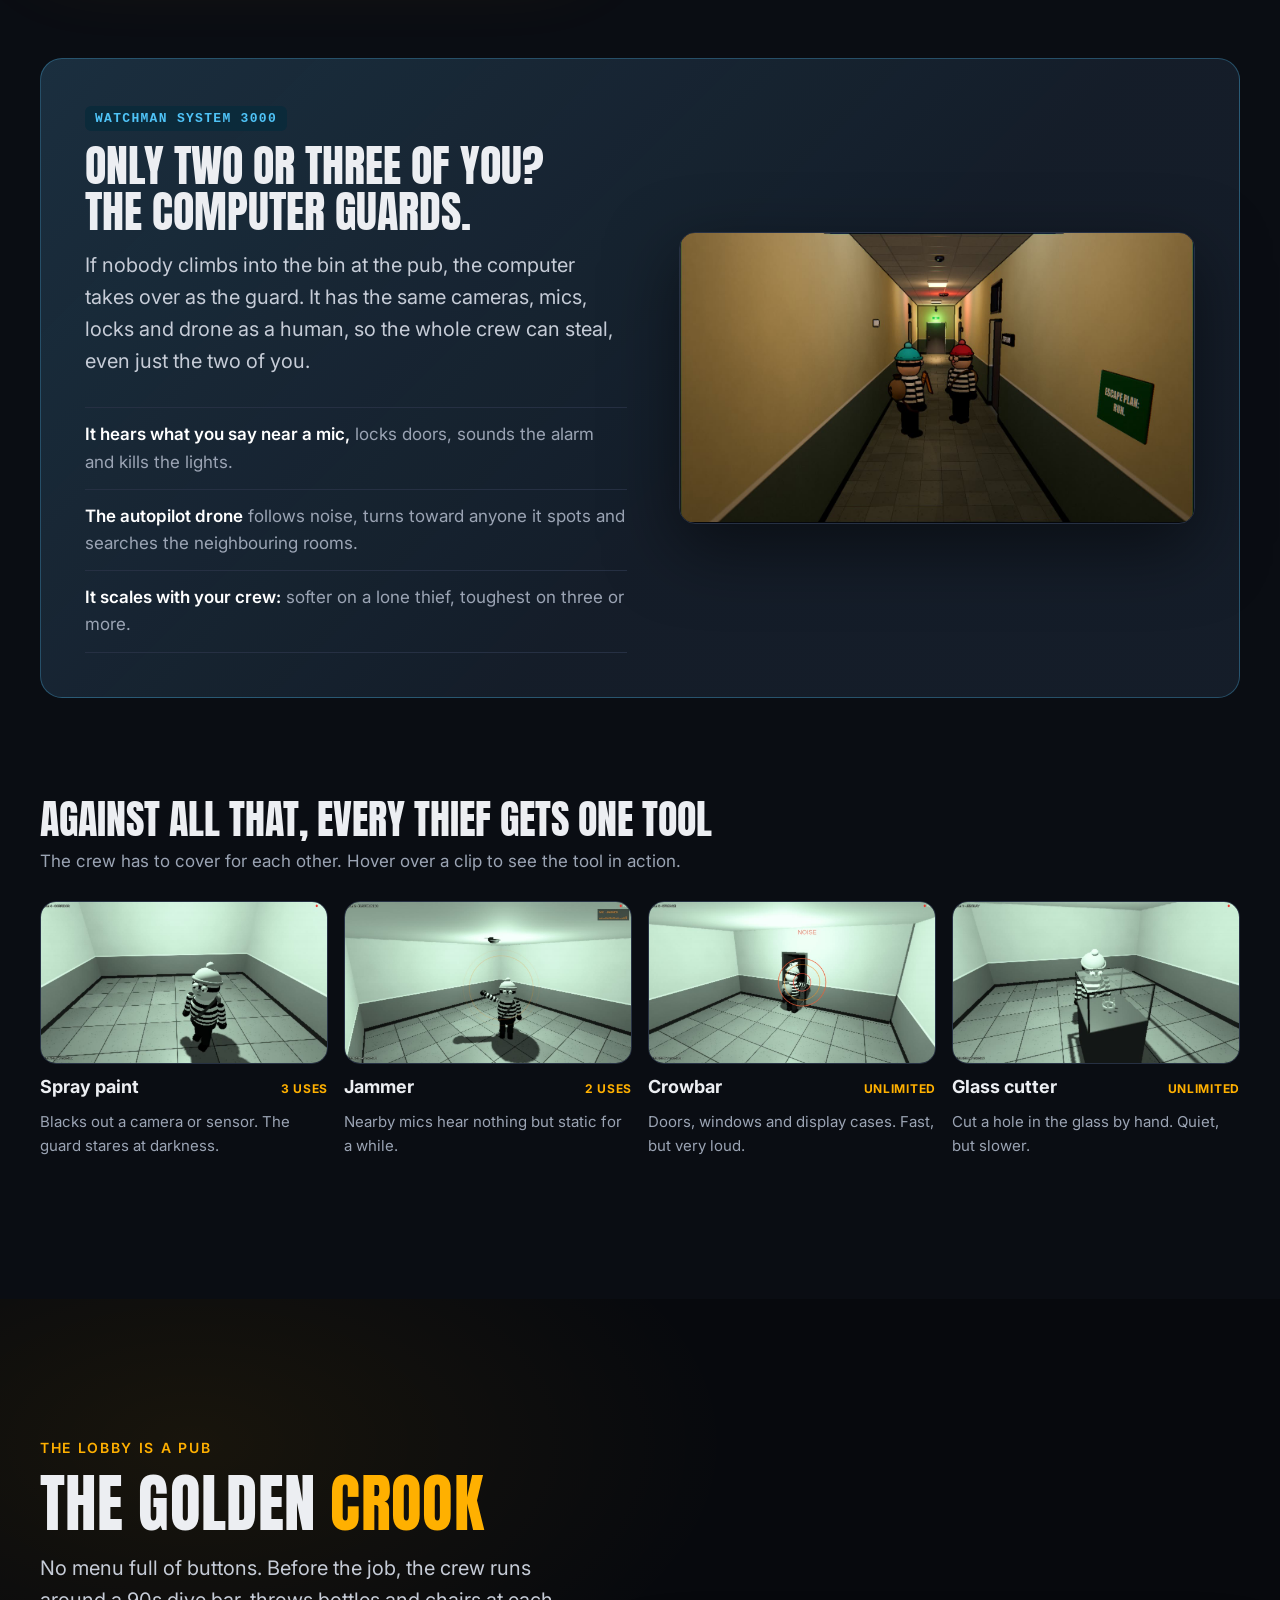
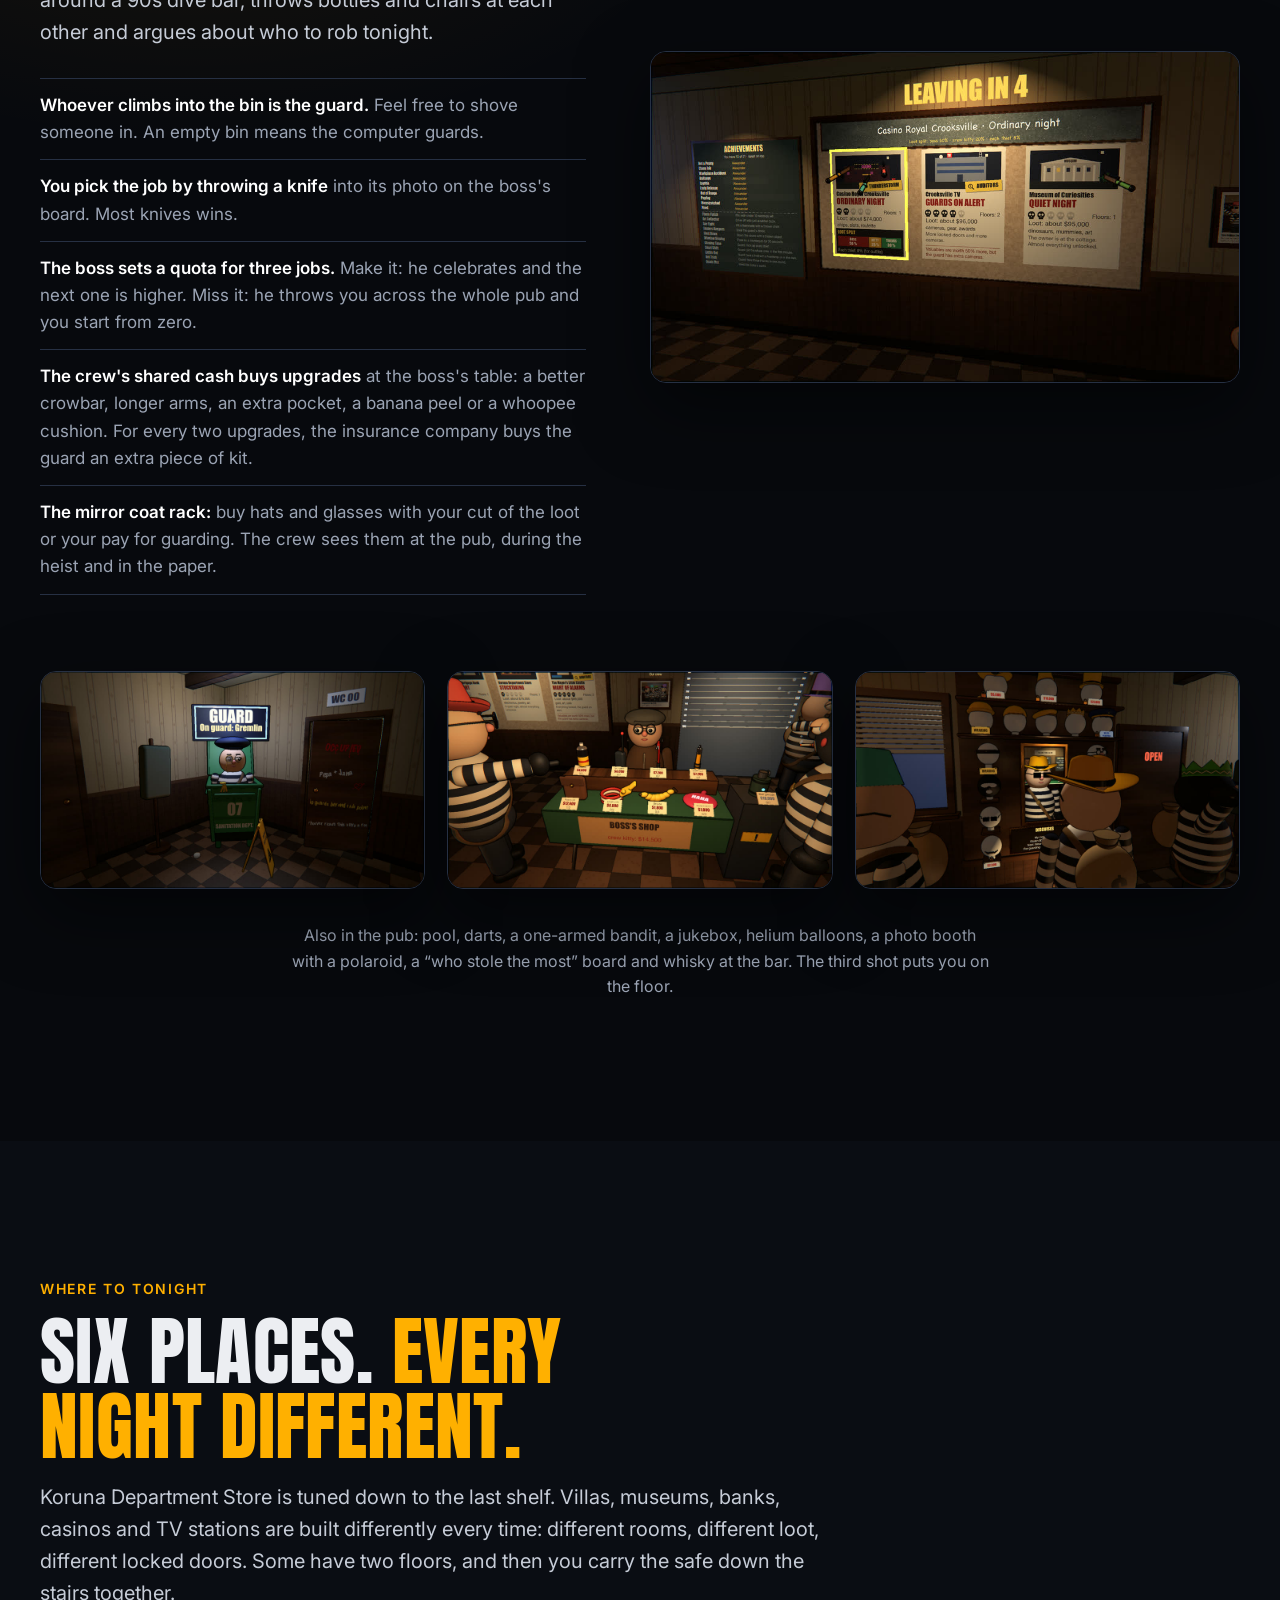
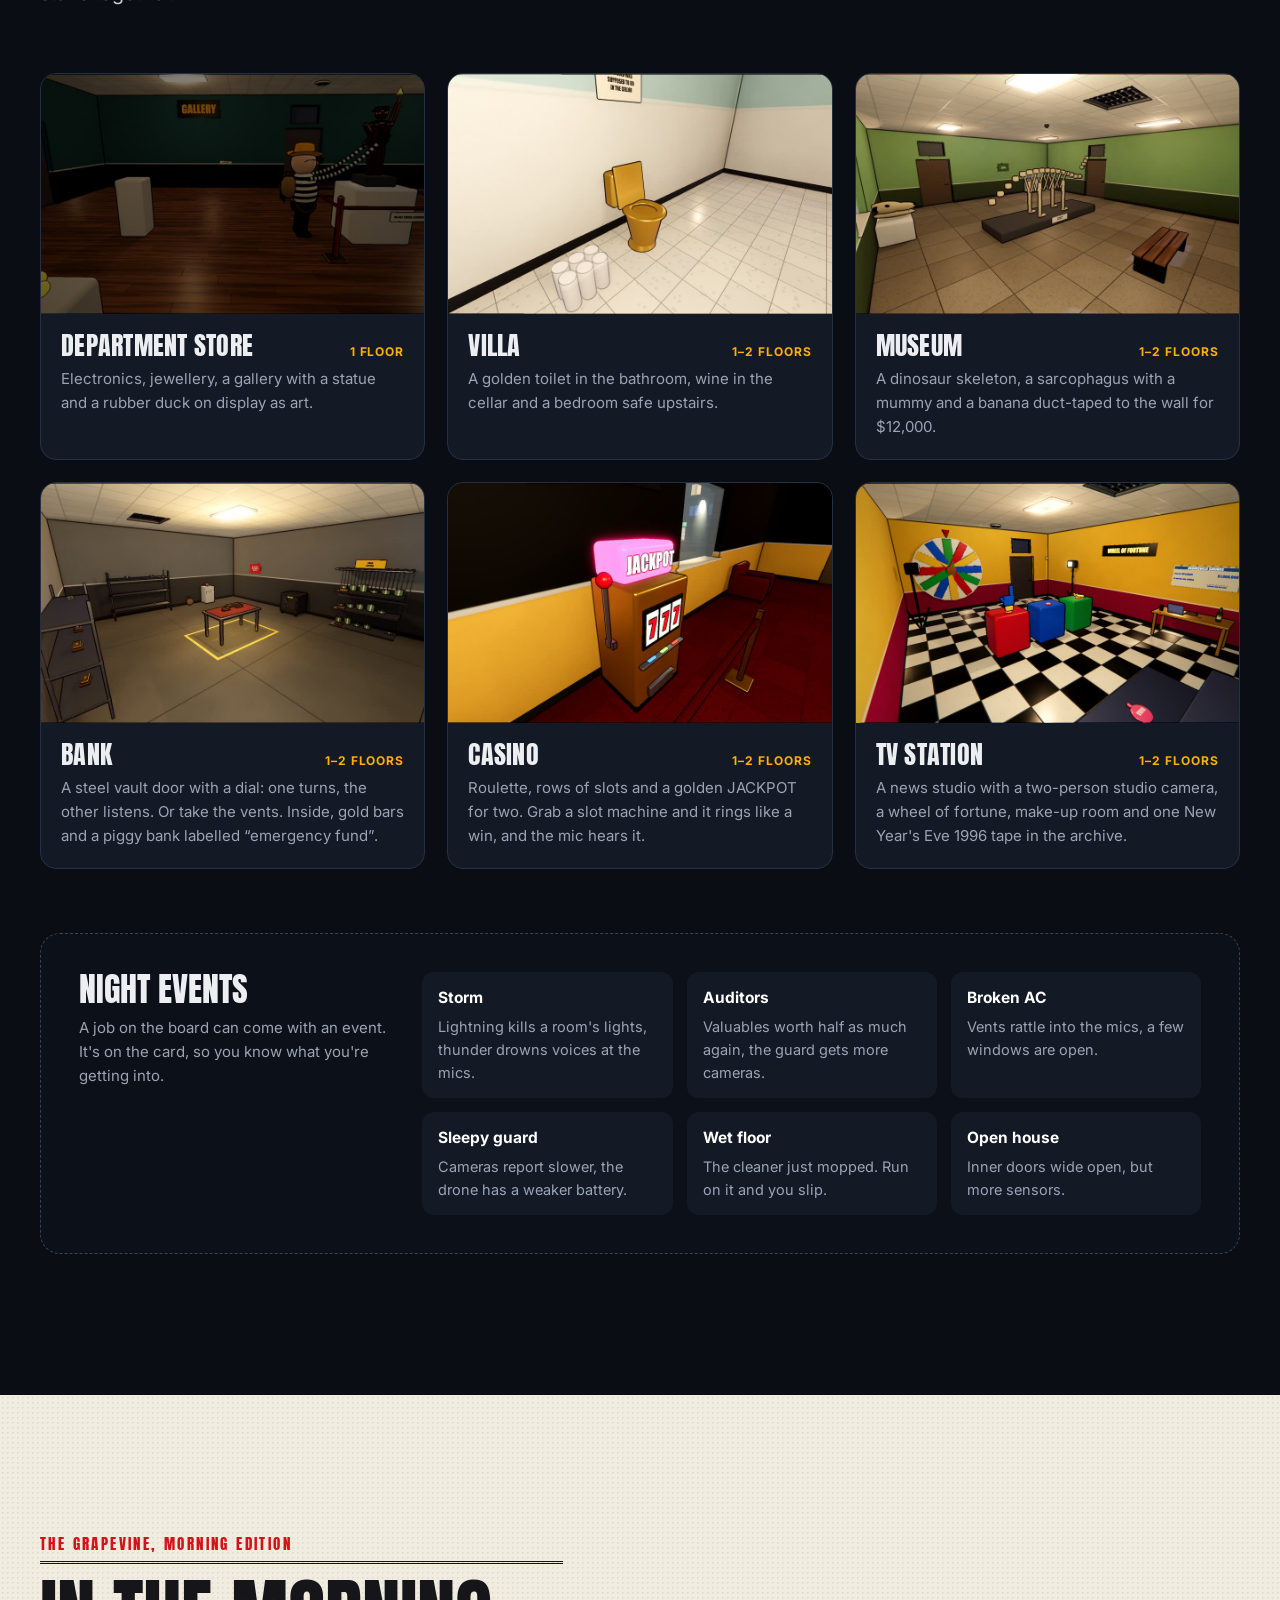
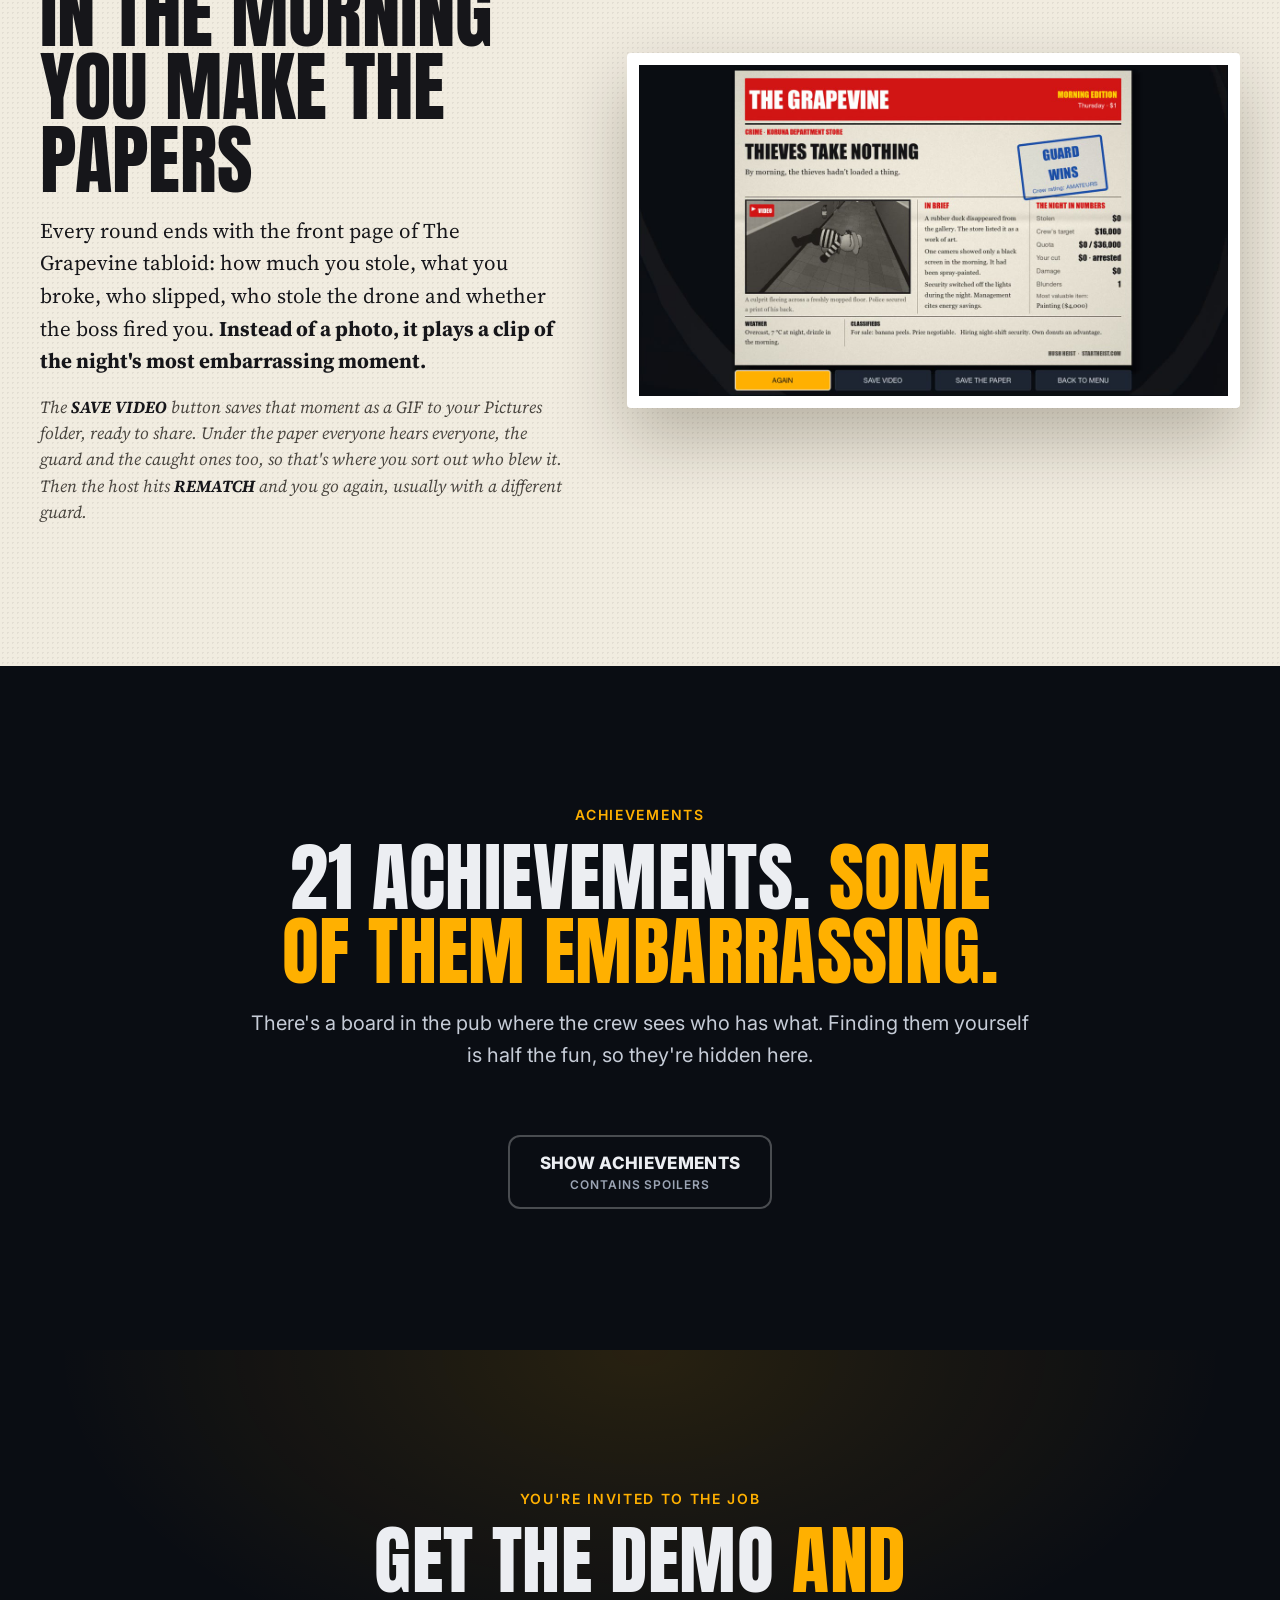
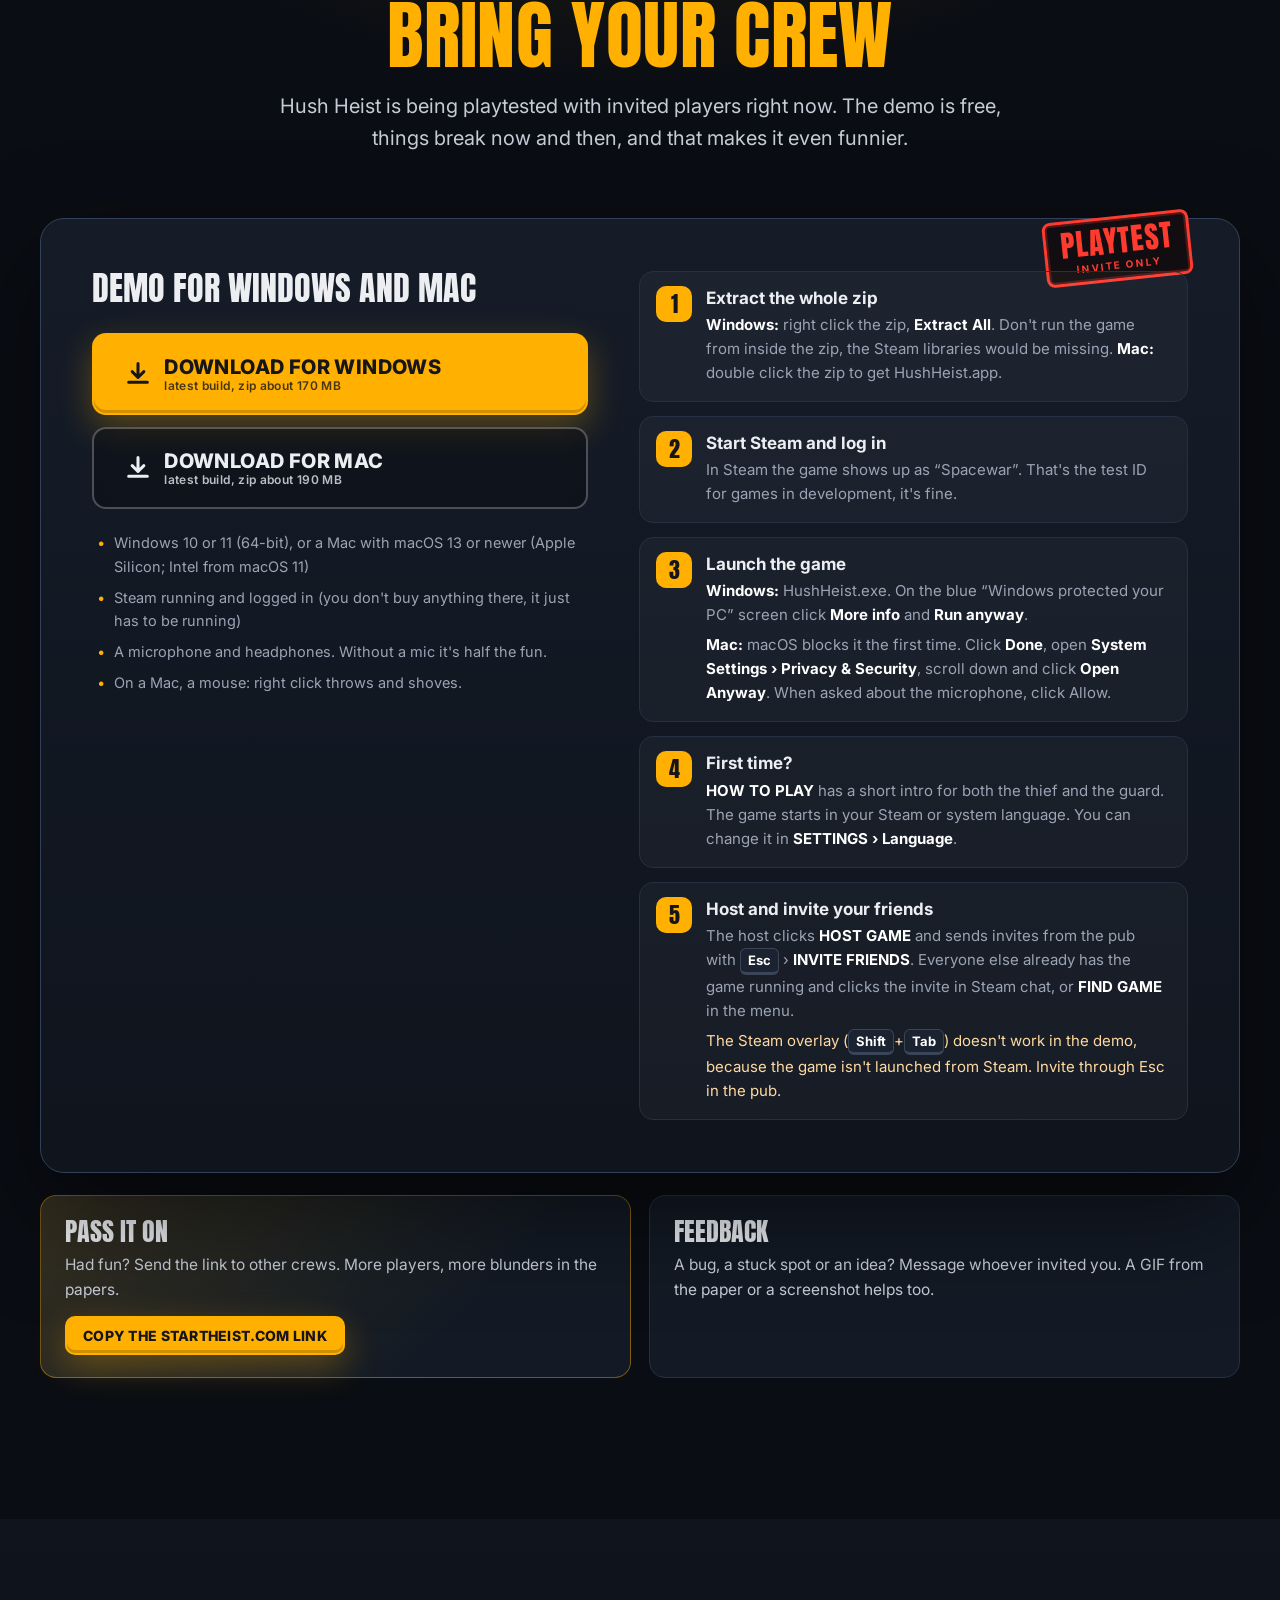
==== commit a5fd1139: "Web: trailer v6 (60 s na šířku, 35 s na výšku), tlačítko a karta traileru zase vidět Co-Authored-By:" ====
--- a/en/index.html
+++ b/en/index.html
@@ -109,7 +109,7 @@
 						<svg viewBox="0 0 24 24" aria-hidden="true"><path d="M12 20.5l-1.2-1.1C6.2 15.3 3.5 12.8 3.5 9.6A4.6 4.6 0 0 1 8.1 5c1.5 0 2.9.7 3.9 1.8A5.1 5.1 0 0 1 15.9 5a4.6 4.6 0 0 1 4.6 4.6c0 3.2-2.7 5.7-7.3 9.8z" /></svg>
 						<span class="btn__text">Wishlist on Steam<small>coming soon</small></span>
 					</a>
-					<button class="btn btn--ghost btn--lg" type="button" data-trailer hidden>
+					<button class="btn btn--ghost btn--lg" type="button" data-trailer>
 						<svg viewBox="0 0 24 24" aria-hidden="true"><path d="M8 5.5v13l11-6.5z" fill="currentColor" /></svg>
 						Watch the trailer
 					</button>
@@ -155,10 +155,10 @@
 						<p>Thieves hear each other by distance, as if they stood side by side. But whatever you say under a mic, the guard hears too. One loud “the safe's over here!” is all it takes.</p>
 					</article>
 				</div>
-				<button class="trailer-card reveal" type="button" data-trailer hidden aria-label="Play the Hush Heist trailer (90 seconds, with sound)">
-					<img src="/assets/img/trailer.jpg?v=3" alt="" loading="lazy" width="1600" height="900">
+				<button class="trailer-card reveal" type="button" data-trailer aria-label="Play the Hush Heist trailer (60 seconds, with sound)">
+					<img src="/assets/img/trailer.jpg?v=4" alt="" loading="lazy" width="1600" height="900">
 					<span class="trailer-card__play"><i><svg viewBox="0 0 24 24" aria-hidden="true"><path d="M6 4l15 8-15 8z" /></svg></i></span>
-					<span class="trailer-card__meta">1:30</span>
+					<span class="trailer-card__meta">1:00</span>
 				</button>
 			</div>
 		</section>
